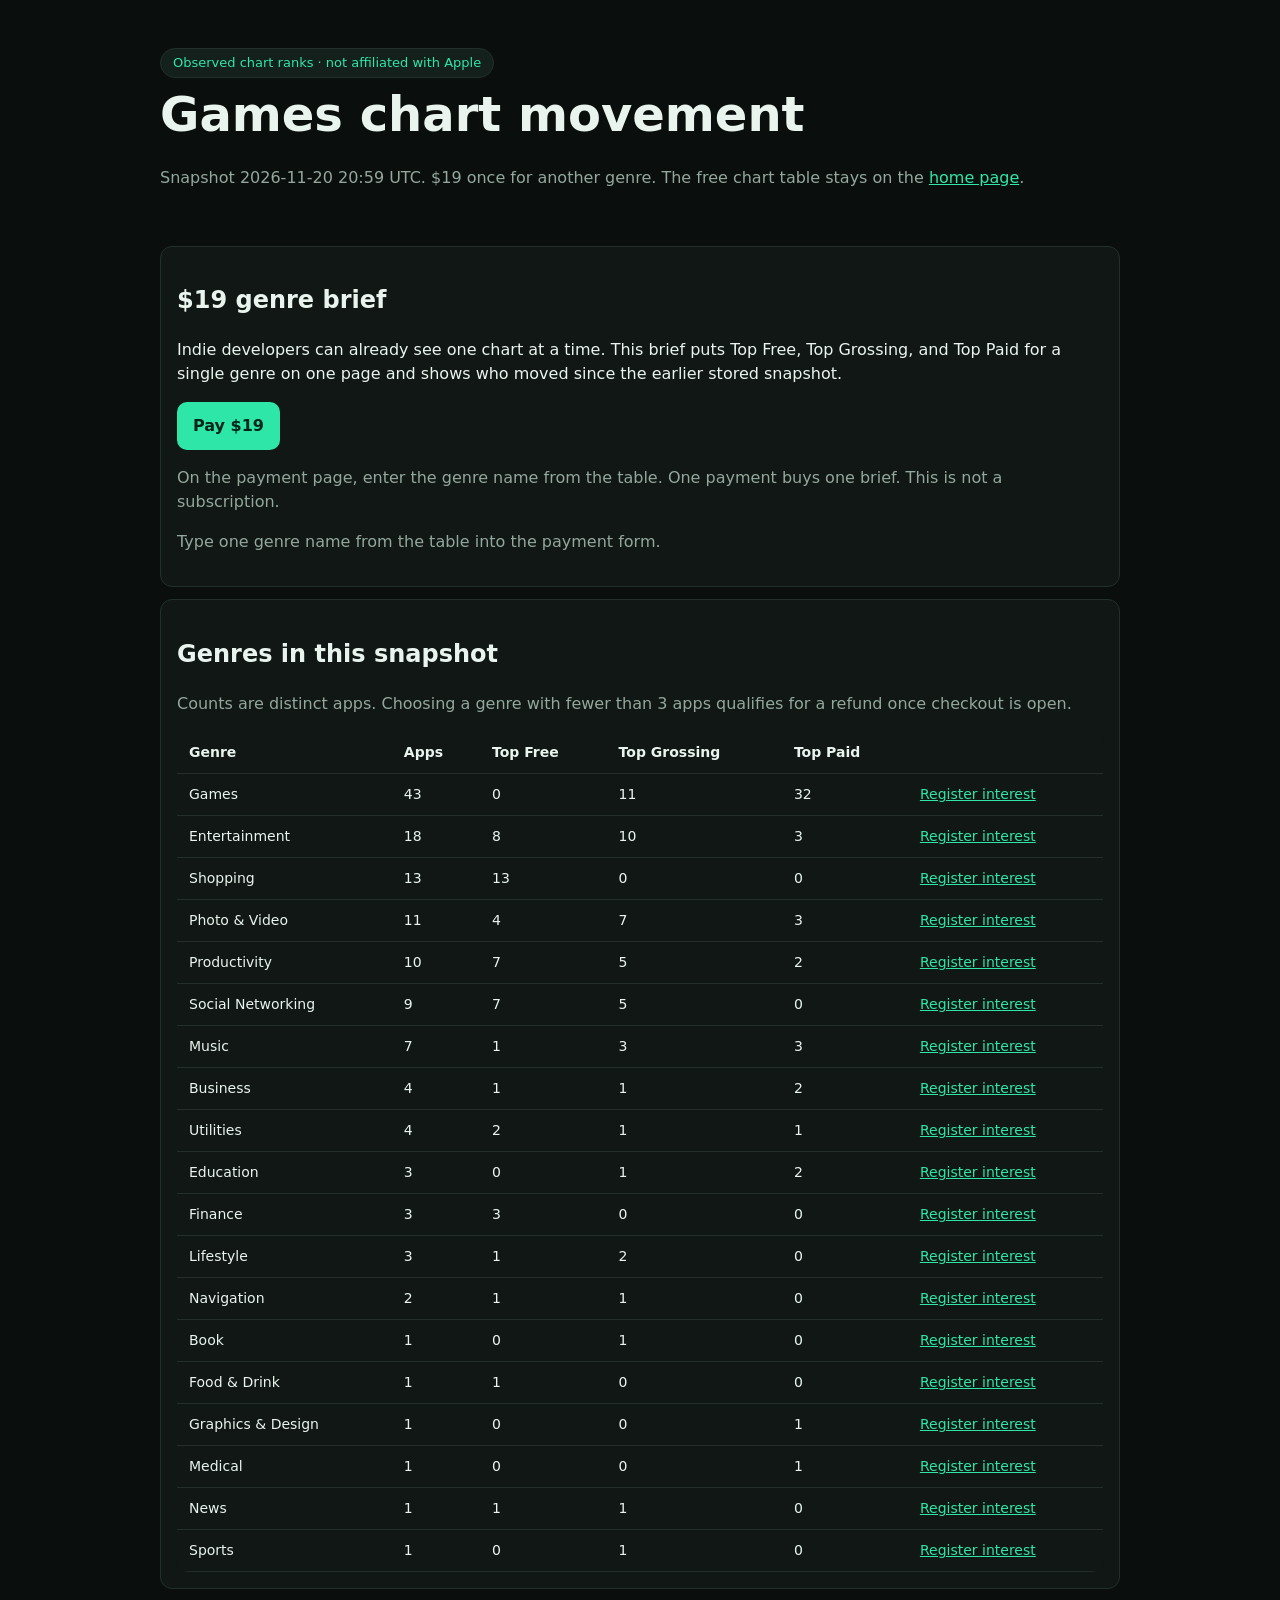
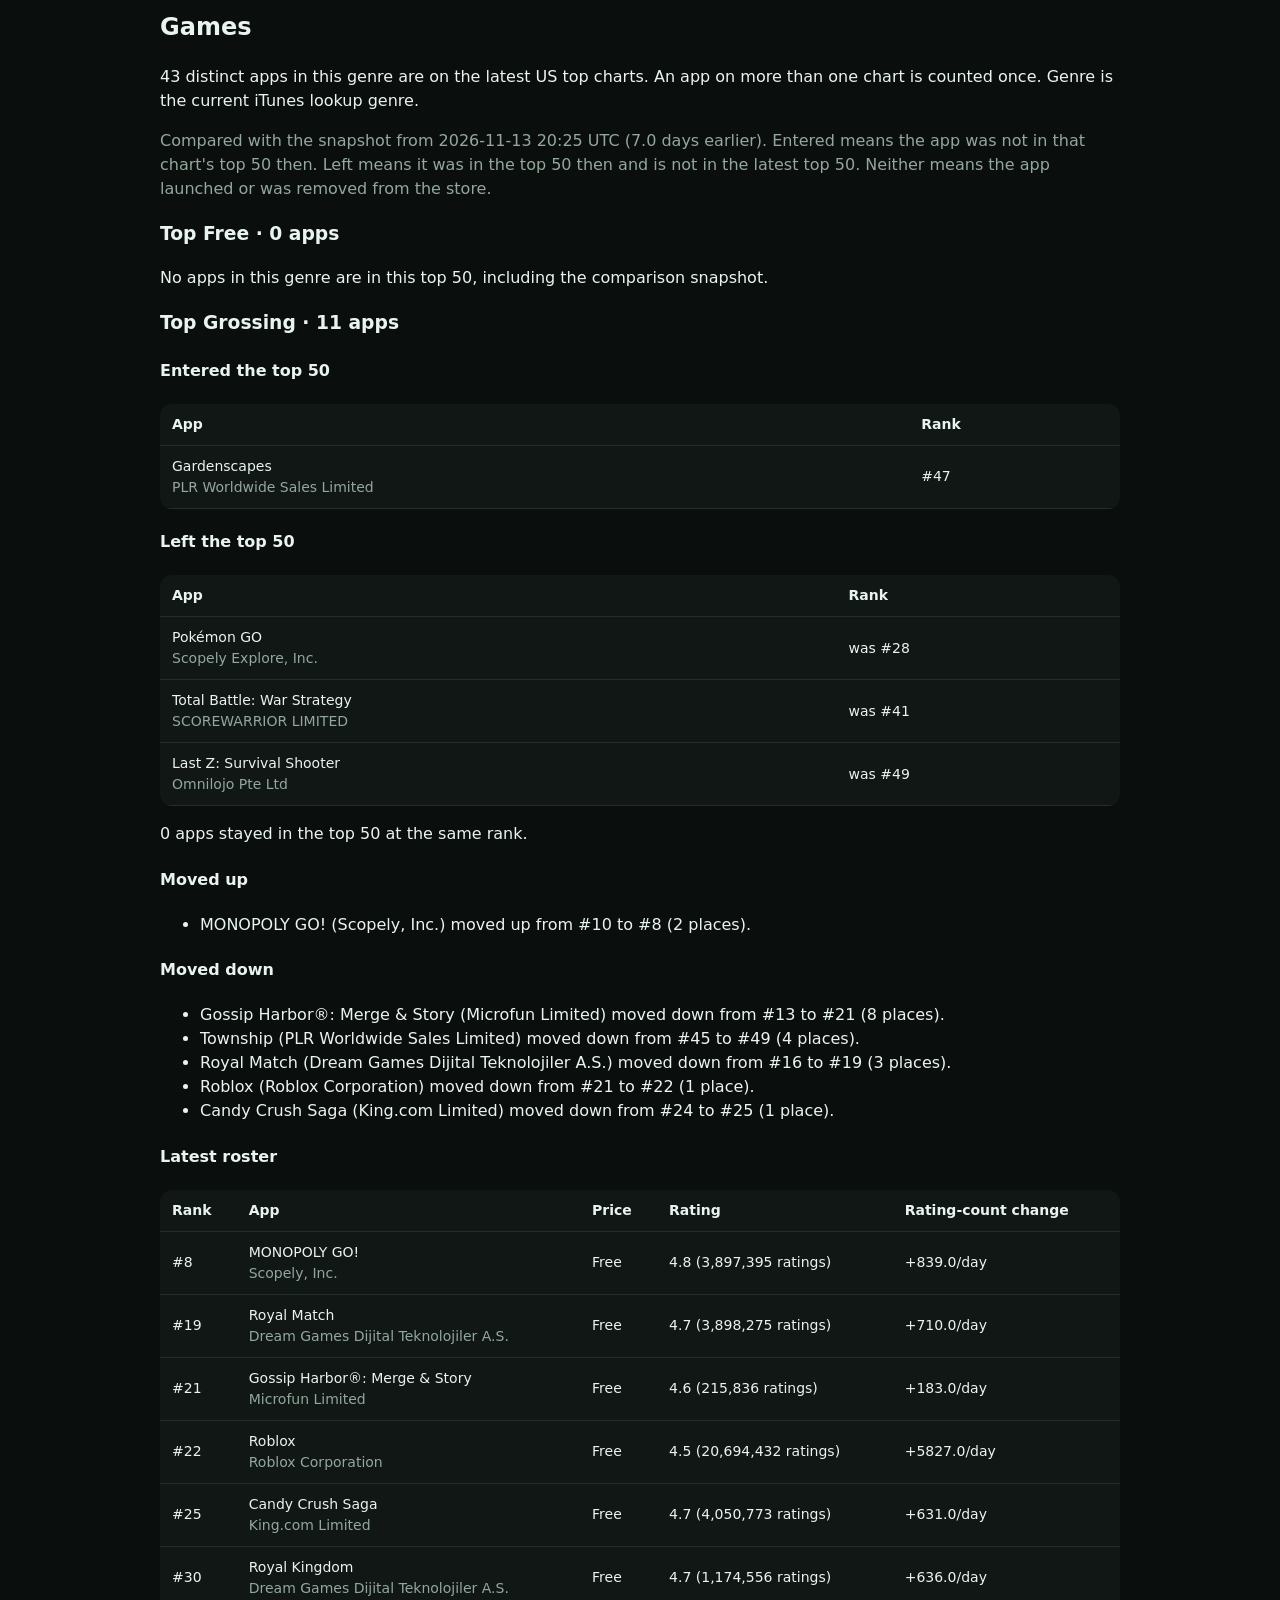
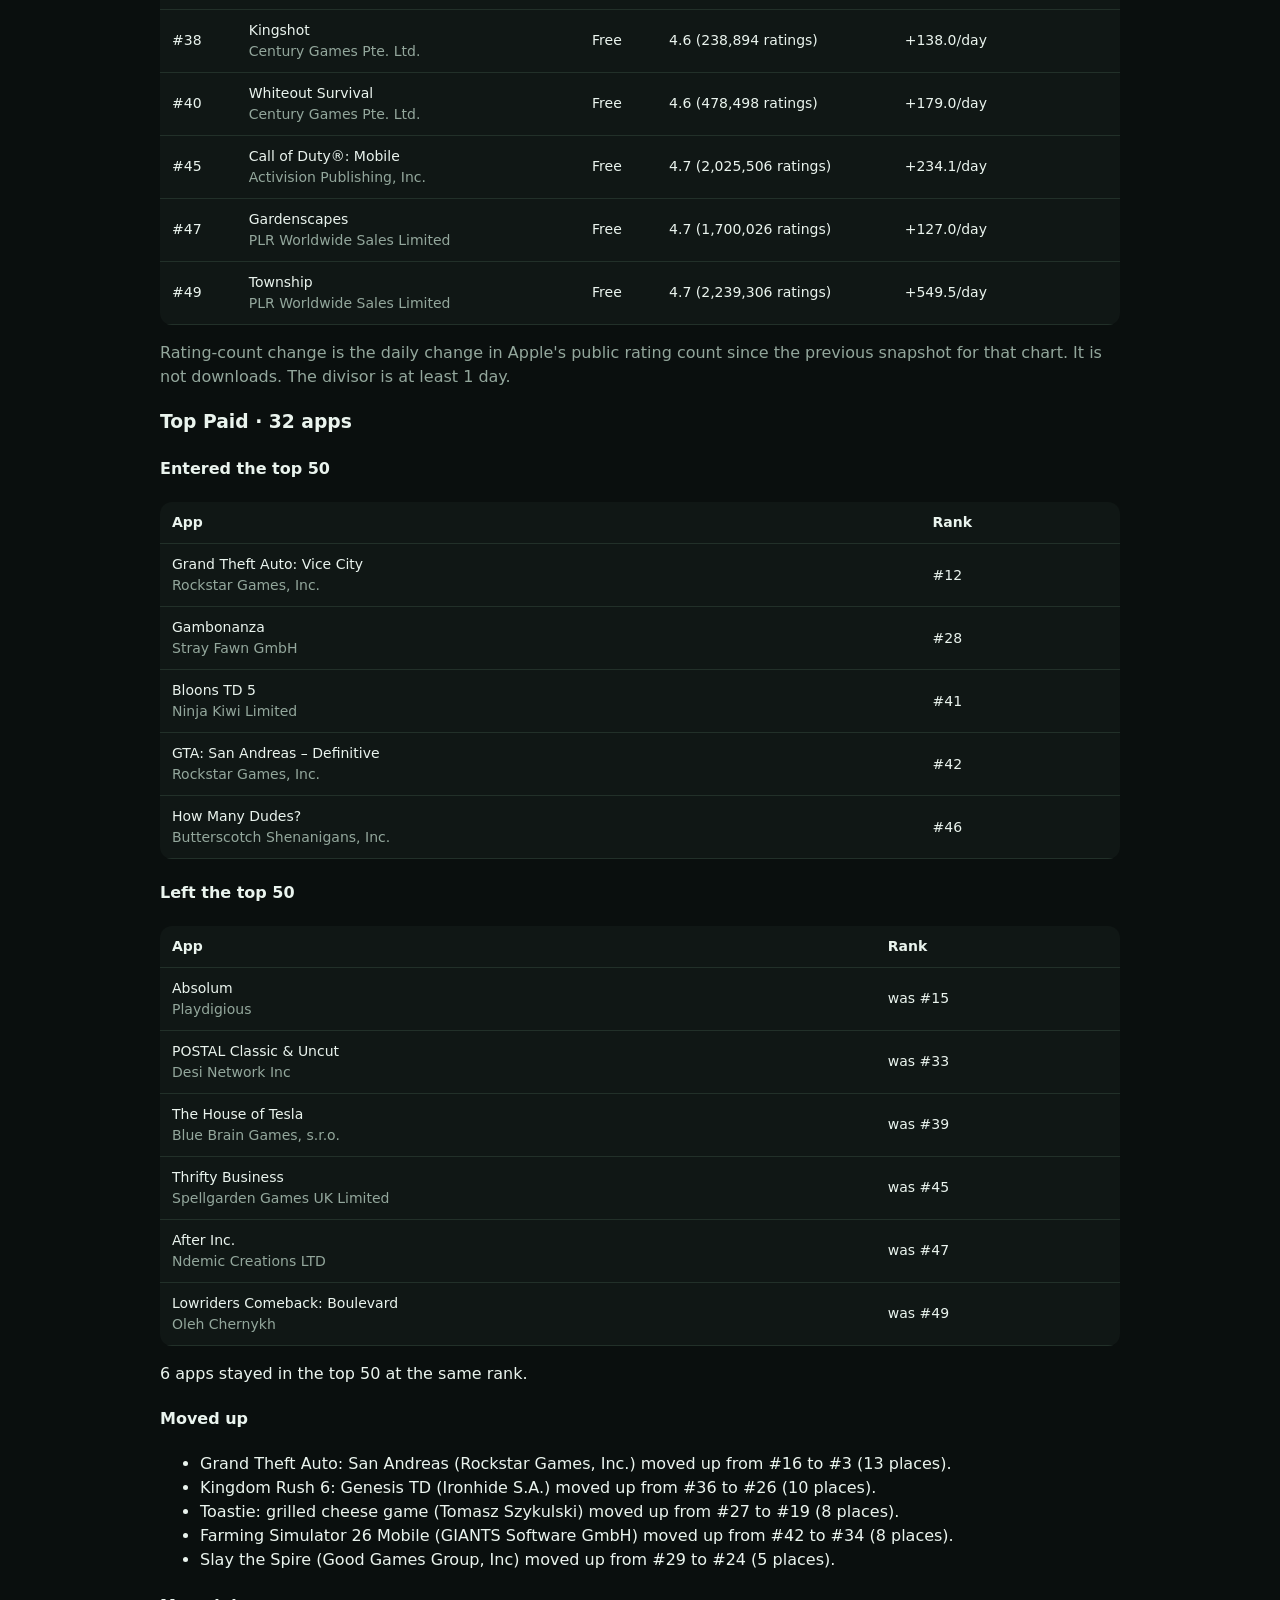
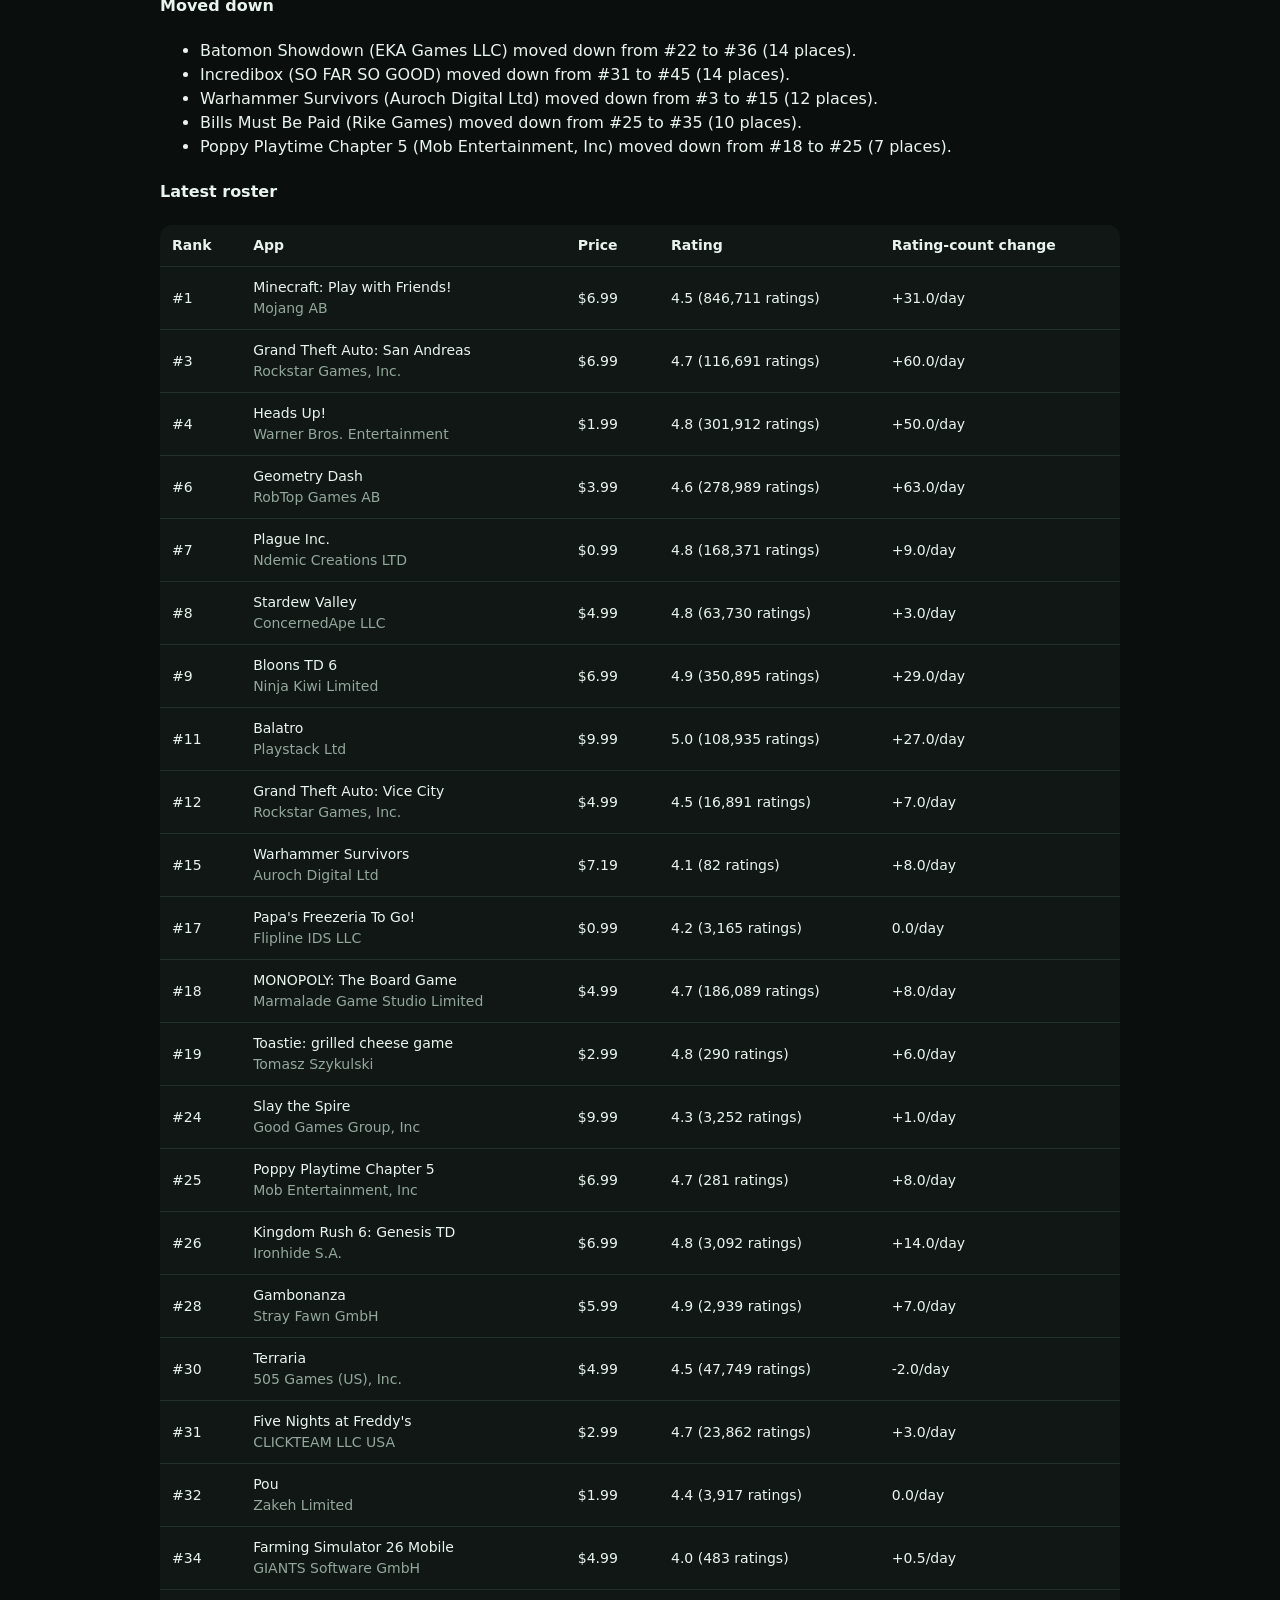
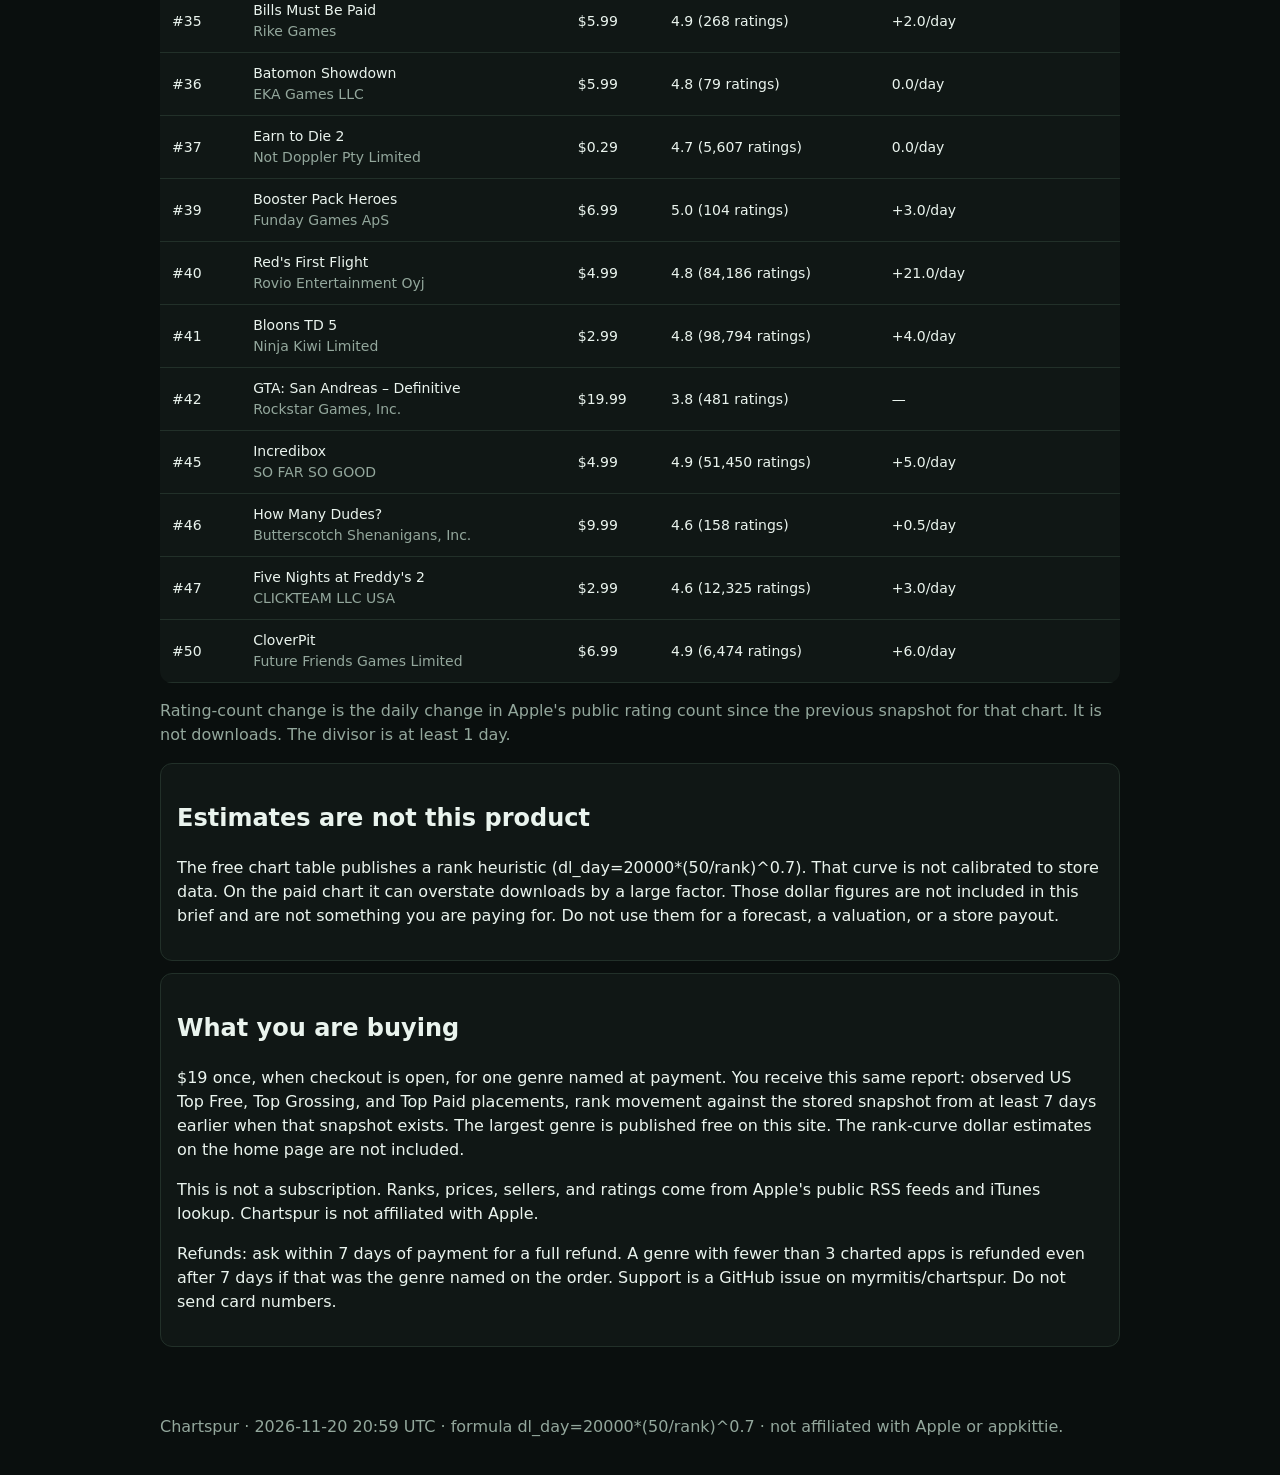
==== brief.html @ 41fdf5e2 "chore: refresh Apple chart estimates and genre brief" ====
<!doctype html>
<html lang="en">
<head>
<meta charset="utf-8">
<meta name="viewport" content="width=device-width, initial-scale=1">
<title>Chartspur Games chart brief — $19</title>
<meta name="description" content="Which US App Store apps in one genre entered, left, or moved on the Top Free, Top Grossing, and Top Paid charts.">
<link rel="canonical" href="https://chartspur.com/brief.html">
<link rel="stylesheet" href="styles.css">
</head>
<body>
<header class="hero">
  <span class="badge">Observed chart ranks · not affiliated with Apple</span>
  <h1>Games chart movement</h1>
  <p class="mut">Snapshot 2026-11-20 20:59 UTC. $19 once for another genre. The free chart table stays on the <a href="./">home page</a>.</p>
</header>
<main>
<section class="card" id="offer">
  <h2>$19 genre brief</h2>
  <p>Indie developers can already see one chart at a time. This brief puts Top Free, Top Grossing, and Top Paid for a single genre on one page and shows who moved since the earlier stored snapshot.</p>
  <a class="btn" href="https://buy.stripe.com/dRm8wOeSCcpA17d9qFeME03" rel="noopener noreferrer">Pay $19</a><p class="mut">On the payment page, enter the genre name from the table. One payment buys one brief. This is not a subscription.</p>
  <p class="mut">Type one genre name from the table into the payment form.</p>
</section>
<section class="card" id="catalog"><h2>Genres in this snapshot</h2><p class="mut">Counts are distinct apps. Choosing a genre with fewer than 3 apps qualifies for a refund once checkout is open.</p><div class="tablewrap"><table><thead><tr><th>Genre</th><th>Apps</th><th>Top Free</th><th>Top Grossing</th><th>Top Paid</th><th></th></tr></thead><tbody><tr><td>Games</td><td>43</td><td>0</td><td>11</td><td>32</td><td><a href="https://github.com/myrmitis/chartspur/issues/new?template=genre-brief.yml&amp;title=Genre%20brief%20request%3A%20Games">Register interest</a></td></tr><tr><td>Entertainment</td><td>18</td><td>8</td><td>10</td><td>3</td><td><a href="https://github.com/myrmitis/chartspur/issues/new?template=genre-brief.yml&amp;title=Genre%20brief%20request%3A%20Entertainment">Register interest</a></td></tr><tr><td>Shopping</td><td>13</td><td>13</td><td>0</td><td>0</td><td><a href="https://github.com/myrmitis/chartspur/issues/new?template=genre-brief.yml&amp;title=Genre%20brief%20request%3A%20Shopping">Register interest</a></td></tr><tr><td>Photo &amp; Video</td><td>11</td><td>4</td><td>7</td><td>3</td><td><a href="https://github.com/myrmitis/chartspur/issues/new?template=genre-brief.yml&amp;title=Genre%20brief%20request%3A%20Photo%20%26%20Video">Register interest</a></td></tr><tr><td>Productivity</td><td>10</td><td>7</td><td>5</td><td>2</td><td><a href="https://github.com/myrmitis/chartspur/issues/new?template=genre-brief.yml&amp;title=Genre%20brief%20request%3A%20Productivity">Register interest</a></td></tr><tr><td>Social Networking</td><td>9</td><td>7</td><td>5</td><td>0</td><td><a href="https://github.com/myrmitis/chartspur/issues/new?template=genre-brief.yml&amp;title=Genre%20brief%20request%3A%20Social%20Networking">Register interest</a></td></tr><tr><td>Music</td><td>7</td><td>1</td><td>3</td><td>3</td><td><a href="https://github.com/myrmitis/chartspur/issues/new?template=genre-brief.yml&amp;title=Genre%20brief%20request%3A%20Music">Register interest</a></td></tr><tr><td>Business</td><td>4</td><td>1</td><td>1</td><td>2</td><td><a href="https://github.com/myrmitis/chartspur/issues/new?template=genre-brief.yml&amp;title=Genre%20brief%20request%3A%20Business">Register interest</a></td></tr><tr><td>Utilities</td><td>4</td><td>2</td><td>1</td><td>1</td><td><a href="https://github.com/myrmitis/chartspur/issues/new?template=genre-brief.yml&amp;title=Genre%20brief%20request%3A%20Utilities">Register interest</a></td></tr><tr><td>Education</td><td>3</td><td>0</td><td>1</td><td>2</td><td><a href="https://github.com/myrmitis/chartspur/issues/new?template=genre-brief.yml&amp;title=Genre%20brief%20request%3A%20Education">Register interest</a></td></tr><tr><td>Finance</td><td>3</td><td>3</td><td>0</td><td>0</td><td><a href="https://github.com/myrmitis/chartspur/issues/new?template=genre-brief.yml&amp;title=Genre%20brief%20request%3A%20Finance">Register interest</a></td></tr><tr><td>Lifestyle</td><td>3</td><td>1</td><td>2</td><td>0</td><td><a href="https://github.com/myrmitis/chartspur/issues/new?template=genre-brief.yml&amp;title=Genre%20brief%20request%3A%20Lifestyle">Register interest</a></td></tr><tr><td>Navigation</td><td>2</td><td>1</td><td>1</td><td>0</td><td><a href="https://github.com/myrmitis/chartspur/issues/new?template=genre-brief.yml&amp;title=Genre%20brief%20request%3A%20Navigation">Register interest</a></td></tr><tr><td>Book</td><td>1</td><td>0</td><td>1</td><td>0</td><td><a href="https://github.com/myrmitis/chartspur/issues/new?template=genre-brief.yml&amp;title=Genre%20brief%20request%3A%20Book">Register interest</a></td></tr><tr><td>Food &amp; Drink</td><td>1</td><td>1</td><td>0</td><td>0</td><td><a href="https://github.com/myrmitis/chartspur/issues/new?template=genre-brief.yml&amp;title=Genre%20brief%20request%3A%20Food%20%26%20Drink">Register interest</a></td></tr><tr><td>Graphics &amp; Design</td><td>1</td><td>0</td><td>0</td><td>1</td><td><a href="https://github.com/myrmitis/chartspur/issues/new?template=genre-brief.yml&amp;title=Genre%20brief%20request%3A%20Graphics%20%26%20Design">Register interest</a></td></tr><tr><td>Medical</td><td>1</td><td>0</td><td>0</td><td>1</td><td><a href="https://github.com/myrmitis/chartspur/issues/new?template=genre-brief.yml&amp;title=Genre%20brief%20request%3A%20Medical">Register interest</a></td></tr><tr><td>News</td><td>1</td><td>1</td><td>1</td><td>0</td><td><a href="https://github.com/myrmitis/chartspur/issues/new?template=genre-brief.yml&amp;title=Genre%20brief%20request%3A%20News">Register interest</a></td></tr><tr><td>Sports</td><td>1</td><td>0</td><td>1</td><td>0</td><td><a href="https://github.com/myrmitis/chartspur/issues/new?template=genre-brief.yml&amp;title=Genre%20brief%20request%3A%20Sports">Register interest</a></td></tr></tbody></table></div></section>
<section id="observed"><h2>Games</h2><p>43 distinct apps in this genre are on the latest US top charts. An app on more than one chart is counted once. Genre is the current iTunes lookup genre.</p><p class="mut">Compared with the snapshot from 2026-11-13 20:25 UTC (7.0 days earlier). Entered means the app was not in that chart's top 50 then. Left means it was in the top 50 then and is not in the latest top 50. Neither means the app launched or was removed from the store.</p><h3>Top Free · 0 apps</h3><p>No apps in this genre are in this top 50, including the comparison snapshot.</p><h3>Top Grossing · 11 apps</h3><h4>Entered the top 50</h4><div class="tablewrap"><table><thead><tr><th>App</th><th>Rank</th></tr></thead><tbody><tr><td>Gardenscapes<br><span class="mut">PLR Worldwide Sales Limited</span></td><td>#47</td></tr></tbody></table></div><h4>Left the top 50</h4><div class="tablewrap"><table><thead><tr><th>App</th><th>Rank</th></tr></thead><tbody><tr><td>Pokémon GO<br><span class="mut">Scopely Explore, Inc.</span></td><td>was #28</td></tr><tr><td>Total Battle: War Strategy<br><span class="mut">SCOREWARRIOR LIMITED</span></td><td>was #41</td></tr><tr><td>Last Z: Survival Shooter<br><span class="mut">Omnilojo Pte Ltd</span></td><td>was #49</td></tr></tbody></table></div><p>0 apps stayed in the top 50 at the same rank.</p><h4>Moved up</h4><ul><li>MONOPOLY GO! (Scopely, Inc.) moved up from #10 to #8 (2 places).</li></ul><h4>Moved down</h4><ul><li>Gossip Harbor®: Merge &amp; Story (Microfun Limited) moved down from #13 to #21 (8 places).</li><li>Township (PLR Worldwide Sales Limited) moved down from #45 to #49 (4 places).</li><li>Royal Match (Dream Games Dijital Teknolojiler A.S.) moved down from #16 to #19 (3 places).</li><li>Roblox (Roblox Corporation) moved down from #21 to #22 (1 place).</li><li>Candy Crush Saga (King.com Limited) moved down from #24 to #25 (1 place).</li></ul><h4>Latest roster</h4><div class="tablewrap"><table><thead><tr><th>Rank</th><th>App</th><th>Price</th><th>Rating</th><th>Rating-count change</th></tr></thead><tbody><tr><td>#8</td><td>MONOPOLY GO!<br><span class="mut">Scopely, Inc.</span></td><td>Free</td><td>4.8 (3,897,395 ratings)</td><td>+839.0/day</td></tr><tr><td>#19</td><td>Royal Match<br><span class="mut">Dream Games Dijital Teknolojiler A.S.</span></td><td>Free</td><td>4.7 (3,898,275 ratings)</td><td>+710.0/day</td></tr><tr><td>#21</td><td>Gossip Harbor®: Merge &amp; Story<br><span class="mut">Microfun Limited</span></td><td>Free</td><td>4.6 (215,836 ratings)</td><td>+183.0/day</td></tr><tr><td>#22</td><td>Roblox<br><span class="mut">Roblox Corporation</span></td><td>Free</td><td>4.5 (20,694,432 ratings)</td><td>+5827.0/day</td></tr><tr><td>#25</td><td>Candy Crush Saga<br><span class="mut">King.com Limited</span></td><td>Free</td><td>4.7 (4,050,773 ratings)</td><td>+631.0/day</td></tr><tr><td>#30</td><td>Royal Kingdom<br><span class="mut">Dream Games Dijital Teknolojiler A.S.</span></td><td>Free</td><td>4.7 (1,174,556 ratings)</td><td>+636.0/day</td></tr><tr><td>#38</td><td>Kingshot<br><span class="mut">Century Games Pte. Ltd.</span></td><td>Free</td><td>4.6 (238,894 ratings)</td><td>+138.0/day</td></tr><tr><td>#40</td><td>Whiteout Survival<br><span class="mut">Century Games Pte. Ltd.</span></td><td>Free</td><td>4.6 (478,498 ratings)</td><td>+179.0/day</td></tr><tr><td>#45</td><td>Call of Duty®: Mobile<br><span class="mut">Activision Publishing, Inc.</span></td><td>Free</td><td>4.7 (2,025,506 ratings)</td><td>+234.1/day</td></tr><tr><td>#47</td><td>Gardenscapes<br><span class="mut">PLR Worldwide Sales Limited</span></td><td>Free</td><td>4.7 (1,700,026 ratings)</td><td>+127.0/day</td></tr><tr><td>#49</td><td>Township<br><span class="mut">PLR Worldwide Sales Limited</span></td><td>Free</td><td>4.7 (2,239,306 ratings)</td><td>+549.5/day</td></tr></tbody></table></div><p class="mut">Rating-count change is the daily change in Apple's public rating count since the previous snapshot for that chart. It is not downloads. The divisor is at least 1 day.</p><h3>Top Paid · 32 apps</h3><h4>Entered the top 50</h4><div class="tablewrap"><table><thead><tr><th>App</th><th>Rank</th></tr></thead><tbody><tr><td>Grand Theft Auto: Vice City<br><span class="mut">Rockstar Games, Inc.</span></td><td>#12</td></tr><tr><td>Gambonanza<br><span class="mut">Stray Fawn GmbH</span></td><td>#28</td></tr><tr><td>Bloons TD 5<br><span class="mut">Ninja Kiwi Limited</span></td><td>#41</td></tr><tr><td>GTA: San Andreas – Definitive<br><span class="mut">Rockstar Games, Inc.</span></td><td>#42</td></tr><tr><td>How Many Dudes?<br><span class="mut">Butterscotch Shenanigans, Inc.</span></td><td>#46</td></tr></tbody></table></div><h4>Left the top 50</h4><div class="tablewrap"><table><thead><tr><th>App</th><th>Rank</th></tr></thead><tbody><tr><td>Absolum<br><span class="mut">Playdigious</span></td><td>was #15</td></tr><tr><td>POSTAL Classic &amp; Uncut<br><span class="mut">Desi Network Inc</span></td><td>was #33</td></tr><tr><td>The House of Tesla<br><span class="mut">Blue Brain Games, s.r.o.</span></td><td>was #39</td></tr><tr><td>Thrifty Business<br><span class="mut">Spellgarden Games UK Limited</span></td><td>was #45</td></tr><tr><td>After Inc.<br><span class="mut">Ndemic Creations LTD</span></td><td>was #47</td></tr><tr><td>Lowriders Comeback: Boulevard<br><span class="mut">Oleh Chernykh</span></td><td>was #49</td></tr></tbody></table></div><p>6 apps stayed in the top 50 at the same rank.</p><h4>Moved up</h4><ul><li>Grand Theft Auto: San Andreas (Rockstar Games, Inc.) moved up from #16 to #3 (13 places).</li><li>Kingdom Rush 6: Genesis TD (Ironhide S.A.) moved up from #36 to #26 (10 places).</li><li>Toastie: grilled cheese game (Tomasz Szykulski) moved up from #27 to #19 (8 places).</li><li>Farming Simulator 26 Mobile (GIANTS Software GmbH) moved up from #42 to #34 (8 places).</li><li>Slay the Spire (Good Games Group, Inc) moved up from #29 to #24 (5 places).</li></ul><h4>Moved down</h4><ul><li>Batomon Showdown (EKA Games LLC) moved down from #22 to #36 (14 places).</li><li>Incredibox (SO FAR SO GOOD) moved down from #31 to #45 (14 places).</li><li>Warhammer Survivors (Auroch Digital Ltd) moved down from #3 to #15 (12 places).</li><li>Bills Must Be Paid (Rike Games) moved down from #25 to #35 (10 places).</li><li>Poppy Playtime Chapter 5 (Mob Entertainment, Inc) moved down from #18 to #25 (7 places).</li></ul><h4>Latest roster</h4><div class="tablewrap"><table><thead><tr><th>Rank</th><th>App</th><th>Price</th><th>Rating</th><th>Rating-count change</th></tr></thead><tbody><tr><td>#1</td><td>Minecraft: Play with Friends!<br><span class="mut">Mojang AB</span></td><td>$6.99</td><td>4.5 (846,711 ratings)</td><td>+31.0/day</td></tr><tr><td>#3</td><td>Grand Theft Auto: San Andreas<br><span class="mut">Rockstar Games, Inc.</span></td><td>$6.99</td><td>4.7 (116,691 ratings)</td><td>+60.0/day</td></tr><tr><td>#4</td><td>Heads Up!<br><span class="mut">Warner Bros. Entertainment</span></td><td>$1.99</td><td>4.8 (301,912 ratings)</td><td>+50.0/day</td></tr><tr><td>#6</td><td>Geometry Dash<br><span class="mut">RobTop Games AB</span></td><td>$3.99</td><td>4.6 (278,989 ratings)</td><td>+63.0/day</td></tr><tr><td>#7</td><td>Plague Inc.<br><span class="mut">Ndemic Creations LTD</span></td><td>$0.99</td><td>4.8 (168,371 ratings)</td><td>+9.0/day</td></tr><tr><td>#8</td><td>Stardew Valley<br><span class="mut">ConcernedApe LLC</span></td><td>$4.99</td><td>4.8 (63,730 ratings)</td><td>+3.0/day</td></tr><tr><td>#9</td><td>Bloons TD 6<br><span class="mut">Ninja Kiwi Limited</span></td><td>$6.99</td><td>4.9 (350,895 ratings)</td><td>+29.0/day</td></tr><tr><td>#11</td><td>Balatro<br><span class="mut">Playstack Ltd</span></td><td>$9.99</td><td>5.0 (108,935 ratings)</td><td>+27.0/day</td></tr><tr><td>#12</td><td>Grand Theft Auto: Vice City<br><span class="mut">Rockstar Games, Inc.</span></td><td>$4.99</td><td>4.5 (16,891 ratings)</td><td>+7.0/day</td></tr><tr><td>#15</td><td>Warhammer Survivors<br><span class="mut">Auroch Digital Ltd</span></td><td>$7.19</td><td>4.1 (82 ratings)</td><td>+8.0/day</td></tr><tr><td>#17</td><td>Papa's Freezeria To Go!<br><span class="mut">Flipline IDS LLC</span></td><td>$0.99</td><td>4.2 (3,165 ratings)</td><td>0.0/day</td></tr><tr><td>#18</td><td>MONOPOLY: The Board Game<br><span class="mut">Marmalade Game Studio Limited</span></td><td>$4.99</td><td>4.7 (186,089 ratings)</td><td>+8.0/day</td></tr><tr><td>#19</td><td>Toastie: grilled cheese game<br><span class="mut">Tomasz Szykulski</span></td><td>$2.99</td><td>4.8 (290 ratings)</td><td>+6.0/day</td></tr><tr><td>#24</td><td>Slay the Spire<br><span class="mut">Good Games Group, Inc</span></td><td>$9.99</td><td>4.3 (3,252 ratings)</td><td>+1.0/day</td></tr><tr><td>#25</td><td>Poppy Playtime Chapter 5<br><span class="mut">Mob Entertainment, Inc</span></td><td>$6.99</td><td>4.7 (281 ratings)</td><td>+8.0/day</td></tr><tr><td>#26</td><td>Kingdom Rush 6: Genesis TD<br><span class="mut">Ironhide S.A.</span></td><td>$6.99</td><td>4.8 (3,092 ratings)</td><td>+14.0/day</td></tr><tr><td>#28</td><td>Gambonanza<br><span class="mut">Stray Fawn GmbH</span></td><td>$5.99</td><td>4.9 (2,939 ratings)</td><td>+7.0/day</td></tr><tr><td>#30</td><td>Terraria<br><span class="mut">505 Games (US), Inc.</span></td><td>$4.99</td><td>4.5 (47,749 ratings)</td><td>-2.0/day</td></tr><tr><td>#31</td><td>Five Nights at Freddy's<br><span class="mut">CLICKTEAM LLC USA</span></td><td>$2.99</td><td>4.7 (23,862 ratings)</td><td>+3.0/day</td></tr><tr><td>#32</td><td>Pou<br><span class="mut">Zakeh Limited</span></td><td>$1.99</td><td>4.4 (3,917 ratings)</td><td>0.0/day</td></tr><tr><td>#34</td><td>Farming Simulator 26 Mobile<br><span class="mut">GIANTS Software GmbH</span></td><td>$4.99</td><td>4.0 (483 ratings)</td><td>+0.5/day</td></tr><tr><td>#35</td><td>Bills Must Be Paid<br><span class="mut">Rike Games</span></td><td>$5.99</td><td>4.9 (268 ratings)</td><td>+2.0/day</td></tr><tr><td>#36</td><td>Batomon Showdown<br><span class="mut">EKA Games LLC</span></td><td>$5.99</td><td>4.8 (79 ratings)</td><td>0.0/day</td></tr><tr><td>#37</td><td>Earn to Die 2<br><span class="mut">Not Doppler Pty Limited</span></td><td>$0.29</td><td>4.7 (5,607 ratings)</td><td>0.0/day</td></tr><tr><td>#39</td><td>Booster Pack Heroes<br><span class="mut">Funday Games ApS</span></td><td>$6.99</td><td>5.0 (104 ratings)</td><td>+3.0/day</td></tr><tr><td>#40</td><td>Red's First Flight<br><span class="mut">Rovio Entertainment Oyj</span></td><td>$4.99</td><td>4.8 (84,186 ratings)</td><td>+21.0/day</td></tr><tr><td>#41</td><td>Bloons TD 5<br><span class="mut">Ninja Kiwi Limited</span></td><td>$2.99</td><td>4.8 (98,794 ratings)</td><td>+4.0/day</td></tr><tr><td>#42</td><td>GTA: San Andreas – Definitive<br><span class="mut">Rockstar Games, Inc.</span></td><td>$19.99</td><td>3.8 (481 ratings)</td><td>—</td></tr><tr><td>#45</td><td>Incredibox<br><span class="mut">SO FAR SO GOOD</span></td><td>$4.99</td><td>4.9 (51,450 ratings)</td><td>+5.0/day</td></tr><tr><td>#46</td><td>How Many Dudes?<br><span class="mut">Butterscotch Shenanigans, Inc.</span></td><td>$9.99</td><td>4.6 (158 ratings)</td><td>+0.5/day</td></tr><tr><td>#47</td><td>Five Nights at Freddy's 2<br><span class="mut">CLICKTEAM LLC USA</span></td><td>$2.99</td><td>4.6 (12,325 ratings)</td><td>+3.0/day</td></tr><tr><td>#50</td><td>CloverPit<br><span class="mut">Future Friends Games Limited</span></td><td>$6.99</td><td>4.9 (6,474 ratings)</td><td>+6.0/day</td></tr></tbody></table></div><p class="mut">Rating-count change is the daily change in Apple's public rating count since the previous snapshot for that chart. It is not downloads. The divisor is at least 1 day.</p></section><section class="card" id="heuristic"><h2>Estimates are not this product</h2><p>The free chart table publishes a rank heuristic (dl_day=20000*(50/rank)^0.7). That curve is not calibrated to store data. On the paid chart it can overstate downloads by a large factor. Those dollar figures are not included in this brief and are not something you are paying for. Do not use them for a forecast, a valuation, or a store payout.</p></section>
<section class="card" id="policy"><h2>What you are buying</h2><p>$19 once, when checkout is open, for one genre named at payment. You receive this same report: observed US Top Free, Top Grossing, and Top Paid placements, rank movement against the stored snapshot from at least 7 days earlier when that snapshot exists. The largest genre is published free on this site. The rank-curve dollar estimates on the home page are not included.</p><p>This is not a subscription. Ranks, prices, sellers, and ratings come from Apple's public RSS feeds and iTunes lookup. Chartspur is not affiliated with Apple.</p><p>Refunds: ask within 7 days of payment for a full refund. A genre with fewer than 3 charted apps is refunded even after 7 days if that was the genre named on the order. Support is a GitHub issue on myrmitis/chartspur. Do not send card numbers.</p></section>
</main>
<footer><p class="mut">Chartspur · 2026-11-20 20:59 UTC · formula dl_day=20000*(50/rank)^0.7 · not affiliated with Apple or appkittie.</p></footer>
<script>
document.getElementById("genre") && document.getElementById("genre").addEventListener("change", function () {
  var link = document.getElementById("request");
  if (!link) return;
  link.href = this.value;
  link.textContent = "Register interest in " + this.options[this.selectedIndex].text;
});
</script>
</body>
</html>
---- styles.css ----
:root { --bg: #0a0f0e; --card: #101715; --line: #223029; --ink: #eaf4ee; --mut: #93a79c; --acc: #2ee6a8; }
* { box-sizing: border-box; }
body { margin: 0; background: var(--bg); color: var(--ink); font: 1rem/1.5 system-ui, sans-serif; }
header, main, footer { max-width: 1000px; margin: 0 auto; padding: 20px; }
.hero { padding: 48px 20px 8px; }
.hero h1 { font-size: clamp(28px, 5vw, 48px); margin: 0 0 8px; }
.hero h1 em { color: var(--acc); font-style: normal; }
.mut { color: var(--mut); }
.badge { display: inline-block; background: #14201b; border: 1px solid var(--line); color: var(--acc); border-radius: 999px; padding: 4px 12px; font-size: 13px; }
.toolbar { display: flex; gap: 8px; margin: 20px 0; flex-wrap: wrap; }
input, button, select { border-radius: 10px; border: 1px solid var(--line); padding: 12px; font: inherit; font-size: max(1rem, 1em); min-inline-size: 0; max-inline-size: 100%; }
input { flex: 2 1 220px; background: var(--card); color: var(--ink); }
select { background: var(--card); color: var(--ink); }
button { background: var(--acc); color: #04241a; font-weight: 700; cursor: pointer; border: none; }
#tablewrap, .tablewrap { overflow-x: auto; }
a { color: var(--acc); }
a.btn { display: inline-block; background: var(--acc); color: #04241a; font-weight: 700; text-decoration: none; border-radius: 10px; padding: 12px 16px; }
a.btn:focus-visible, button:focus-visible, select:focus-visible, input:focus-visible, #tablewrap:focus-visible { outline: 2px solid #fff; outline-offset: 2px; }
table { width: 100%; border-collapse: collapse; background: var(--card); border-radius: 12px; overflow: hidden; }
th, td { text-align: left; padding: 10px 12px; border-bottom: 1px solid var(--line); font-size: 14px; white-space: nowrap; }
td:first-child { white-space: normal; }
tr[data-id] { cursor: pointer; }
.app-link { background: transparent; color: inherit; border: 0; padding: 0; font: inherit; font-weight: 700; text-align: start; min-block-size: 1.5rem; border-radius: 2px; }
tr[data-id]:hover td, tr[data-id].sel td { background: #16211c; }
.grid { display: grid; grid-template-columns: 1fr 1fr; gap: 12px; }
.card { background: var(--card); border: 1px solid var(--line); border-radius: 12px; padding: 16px; margin: 12px 0; }
.tabs button { background: var(--card); color: var(--ink); border: 1px solid var(--line); margin: 0 6px 6px 0; }
.tabs button.on { background: var(--acc); color: #04241a; }
.warn { background: #221a08; border: 1px solid #6b5416; color: #f2cf6b; border-radius: 10px; padding: 10px 12px; font-size: 13px; }
.empty { border: 1px dashed var(--line); border-radius: 10px; padding: 14px; color: var(--mut); font-size: 14px; }
.spin { display: inline-block; width: 14px; height: 14px; border: 2px solid var(--line); border-top-color: var(--acc); border-radius: 50%; vertical-align: -2px; margin-right: 6px; }
@keyframes sp { to { transform: rotate(360deg); } }
@media (prefers-reduced-motion: no-preference) { .spin { animation: sp .7s linear infinite; } }
@media (max-width: 700px) { .grid { grid-template-columns: 1fr; } }
img.shot { max-width: 120px; height: auto; border-radius: 8px; margin: 4px; }
/* Motion. The hero arrives once and a spur is drawn under "mobile apps":
   a flat line that kicks upward, the mark in the name. It is a mark, not a
   chart, so it carries no data. Rows rise into rank order when data lands or
   the list is searched, filtered or re-sorted; the detail card settles in.
   Nothing loops except the existing loading spinner. Reduced motion: all set. */
@keyframes cs-rise { from { opacity: 0; transform: translateY(10px); } to { opacity: 1; transform: none; } }
@keyframes cs-draw { from { clip-path: inset(0 100% 0 0); } to { clip-path: inset(0 -10% 0 0); } }
@keyframes cs-tip { 0% { opacity: 0; transform: scale(.2); } 60% { opacity: 1; transform: scale(1.6); } 100% { opacity: 1; transform: scale(1); } }
.hero h1 em { position: relative; display: inline-block; padding-bottom: .12em; }
.spur { position: absolute; left: 0; right: -.1em; bottom: -.18em; width: calc(100% + .1em); height: .42em; overflow: visible; }
.spur path { fill: none; stroke: var(--acc); stroke-width: 2.4; stroke-linecap: round; stroke-linejoin: round; vector-effect: non-scaling-stroke; }
.spur { clip-path: inset(0 -10% 0 0); animation: cs-draw 1.1s cubic-bezier(.6,0,.2,1) .7s backwards; }
.spur circle { fill: var(--acc); transform-box: fill-box; transform-origin: center; animation: cs-tip .5s cubic-bezier(.2,.7,.2,1) 1.75s backwards; }
.hero .badge { animation: cs-rise .6s cubic-bezier(.2,.7,.2,1) backwards; }
.hero h1 { animation: cs-rise .8s cubic-bezier(.2,.7,.2,1) .1s backwards; }
.hero > p.mut:not(#status), .hero .toolbar { animation: cs-rise .7s cubic-bezier(.2,.7,.2,1) .3s backwards; }
.hero .toolbar { animation-delay: .42s; }
#rows.deal tr:nth-child(-n+16) { animation: cs-rise .5s cubic-bezier(.2,.7,.2,1) backwards; animation-delay: calc(var(--k, 16) * 45ms); }
#rows.deal tr:nth-child(1) { --k: 0; } #rows.deal tr:nth-child(2) { --k: 1; } #rows.deal tr:nth-child(3) { --k: 2; } #rows.deal tr:nth-child(4) { --k: 3; }
#rows.deal tr:nth-child(5) { --k: 4; } #rows.deal tr:nth-child(6) { --k: 5; } #rows.deal tr:nth-child(7) { --k: 6; } #rows.deal tr:nth-child(8) { --k: 7; }
#rows.deal tr:nth-child(9) { --k: 8; } #rows.deal tr:nth-child(10) { --k: 9; } #rows.deal tr:nth-child(11) { --k: 10; } #rows.deal tr:nth-child(12) { --k: 11; }
#rows.deal tr:nth-child(13) { --k: 12; } #rows.deal tr:nth-child(14) { --k: 13; } #rows.deal tr:nth-child(15) { --k: 14; } #rows.deal tr:nth-child(16) { --k: 15; }
#detail > .card { animation: cs-rise .45s cubic-bezier(.2,.7,.2,1) backwards; }
tr[data-id] td { transition: background-color .18s ease; }
button, a.btn { transition: filter .18s ease, transform .18s ease; }
button:hover, a.btn:hover { filter: brightness(1.08); }
button:active, a.btn:active { transform: translateY(1px); }
@media (prefers-reduced-motion: reduce) {
  .hero .badge, .hero h1, .hero > p.mut, .hero .toolbar, #rows.deal tr, #detail > .card, .spur, .spur circle { animation: none !important; }
  tr[data-id] td, button, a.btn { transition: none; }
}
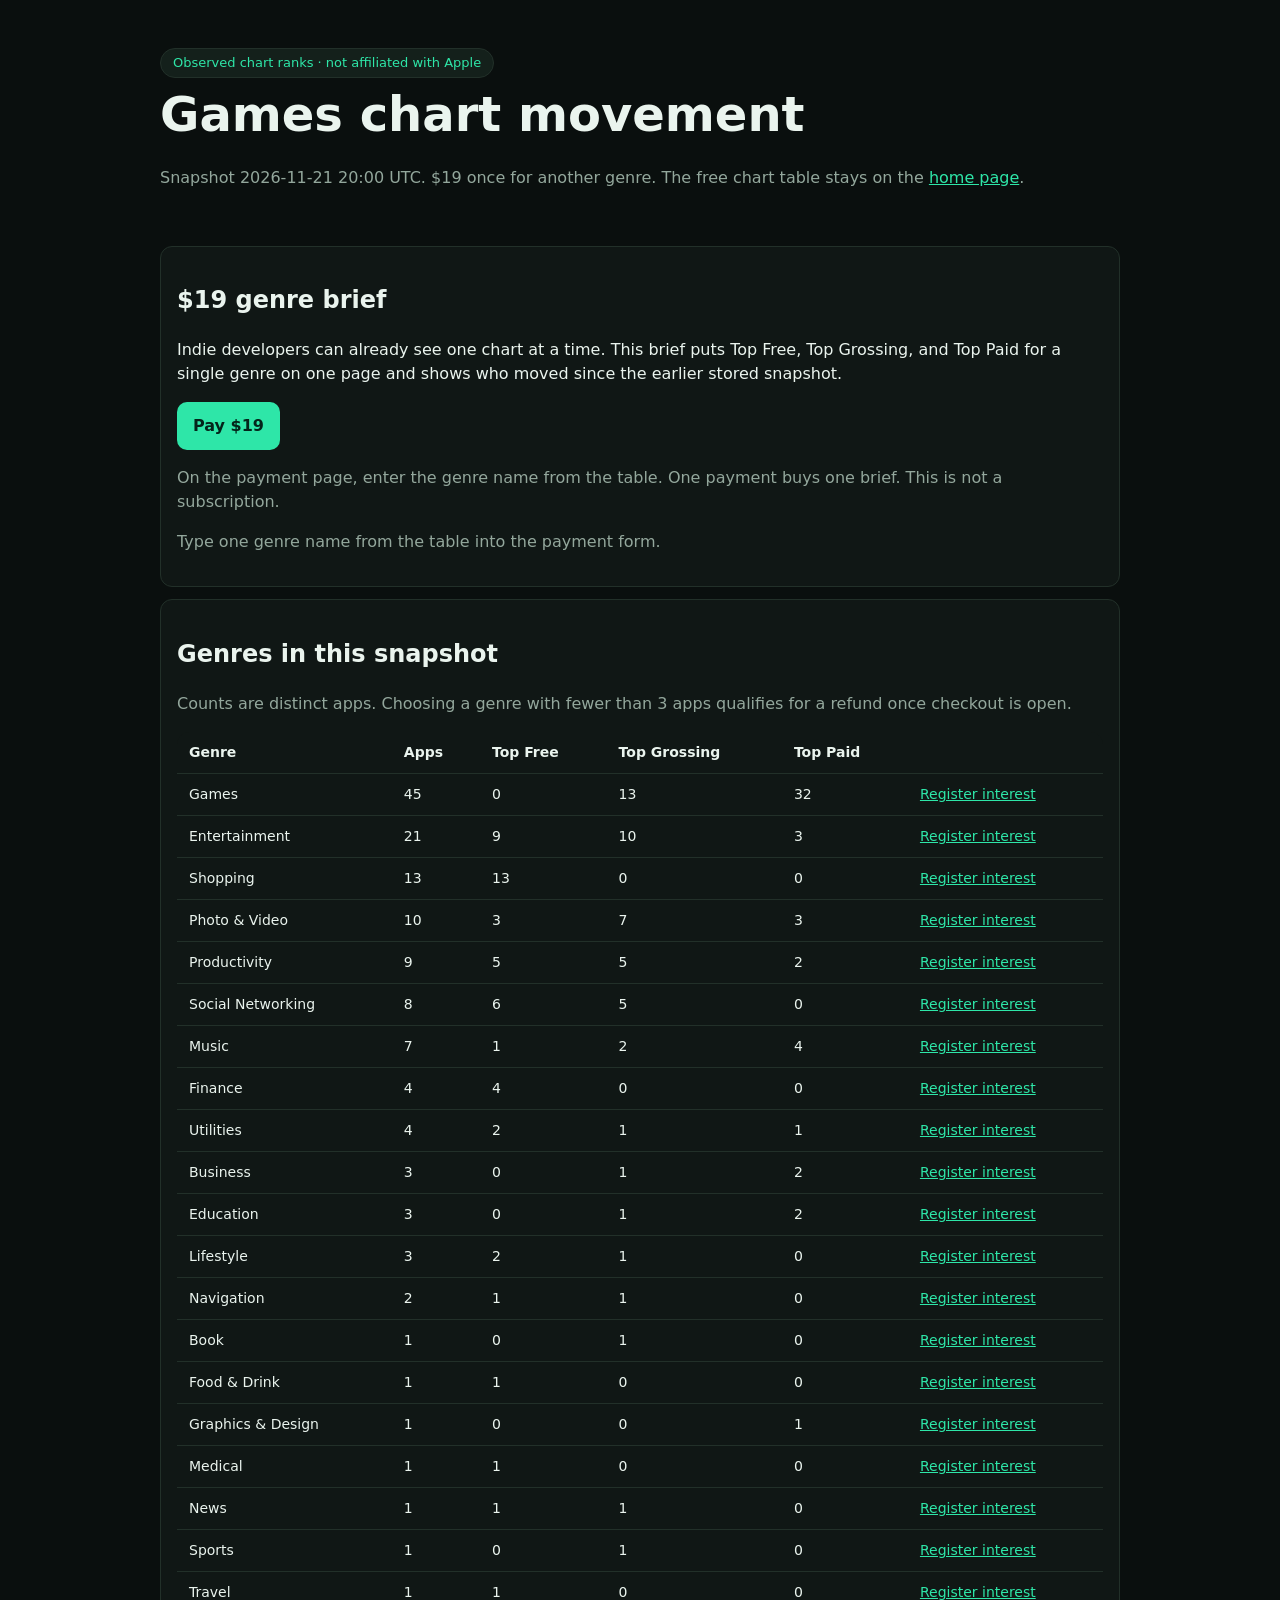
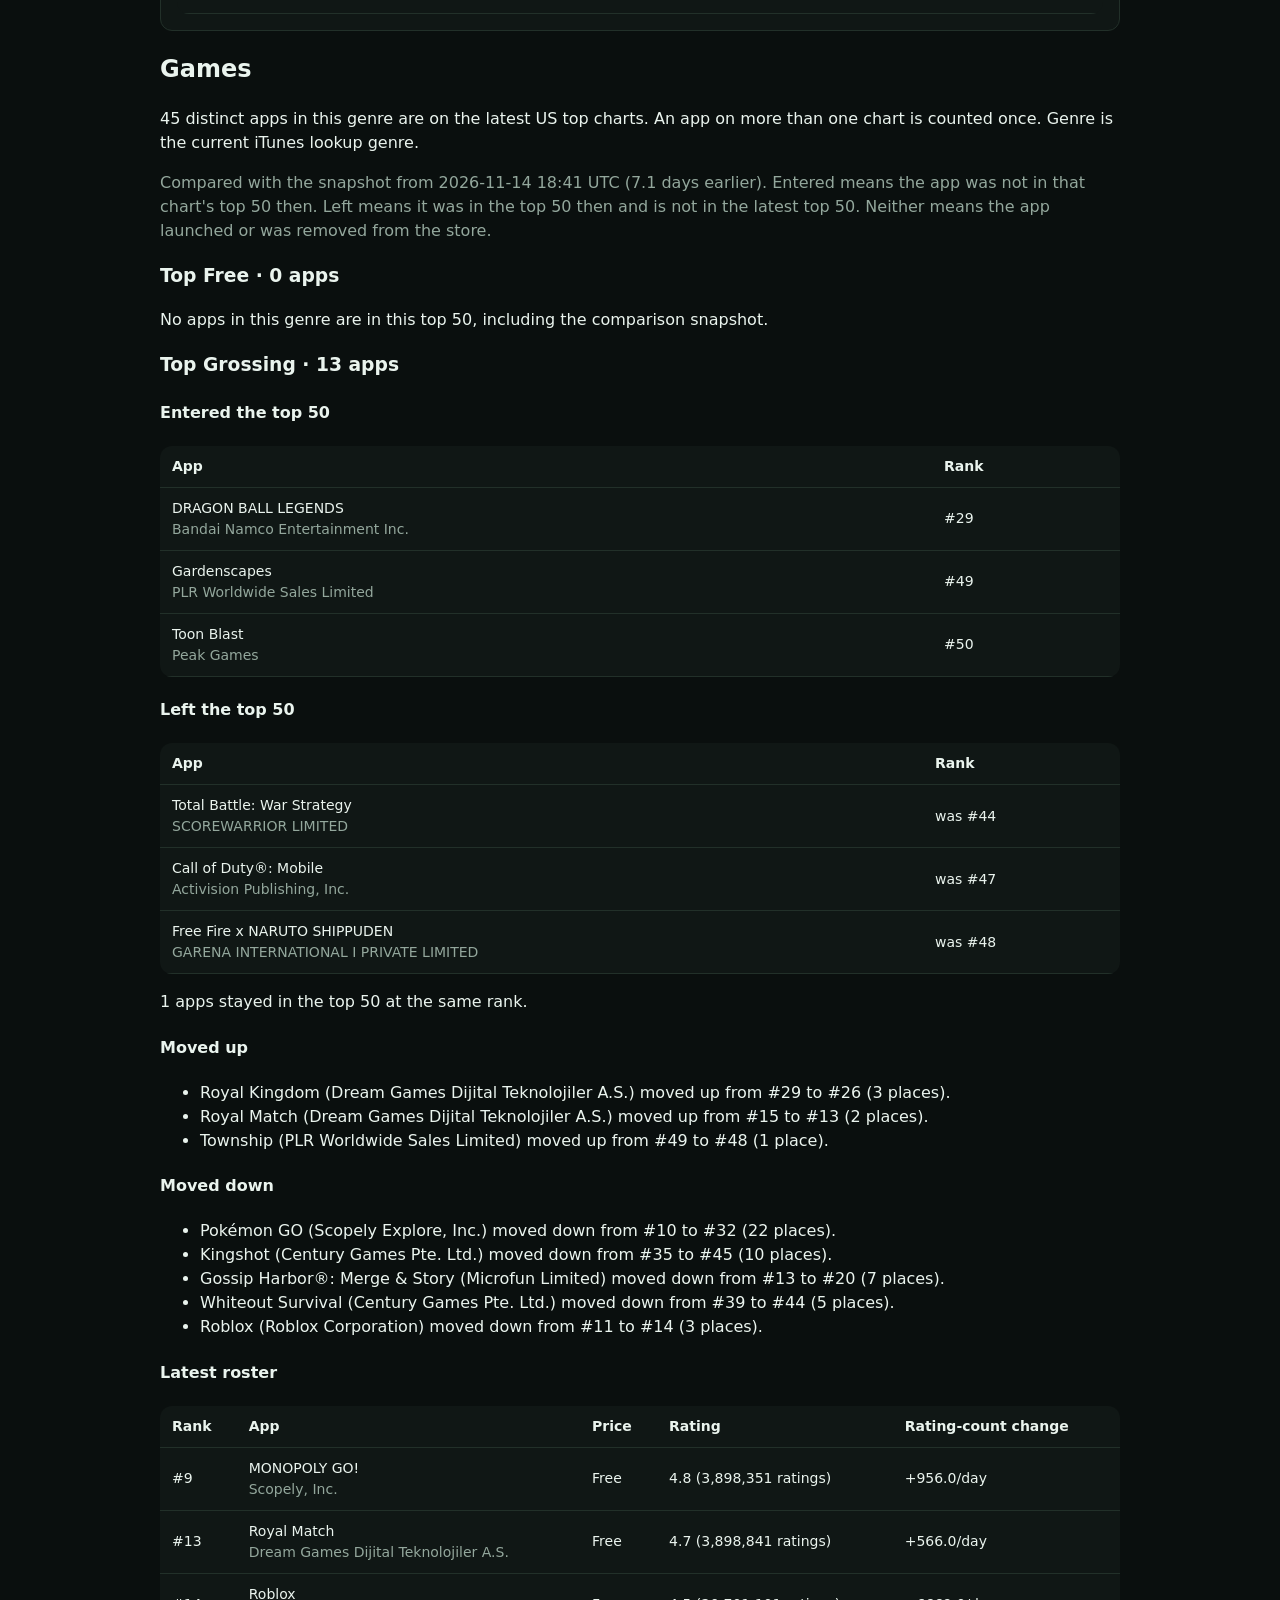
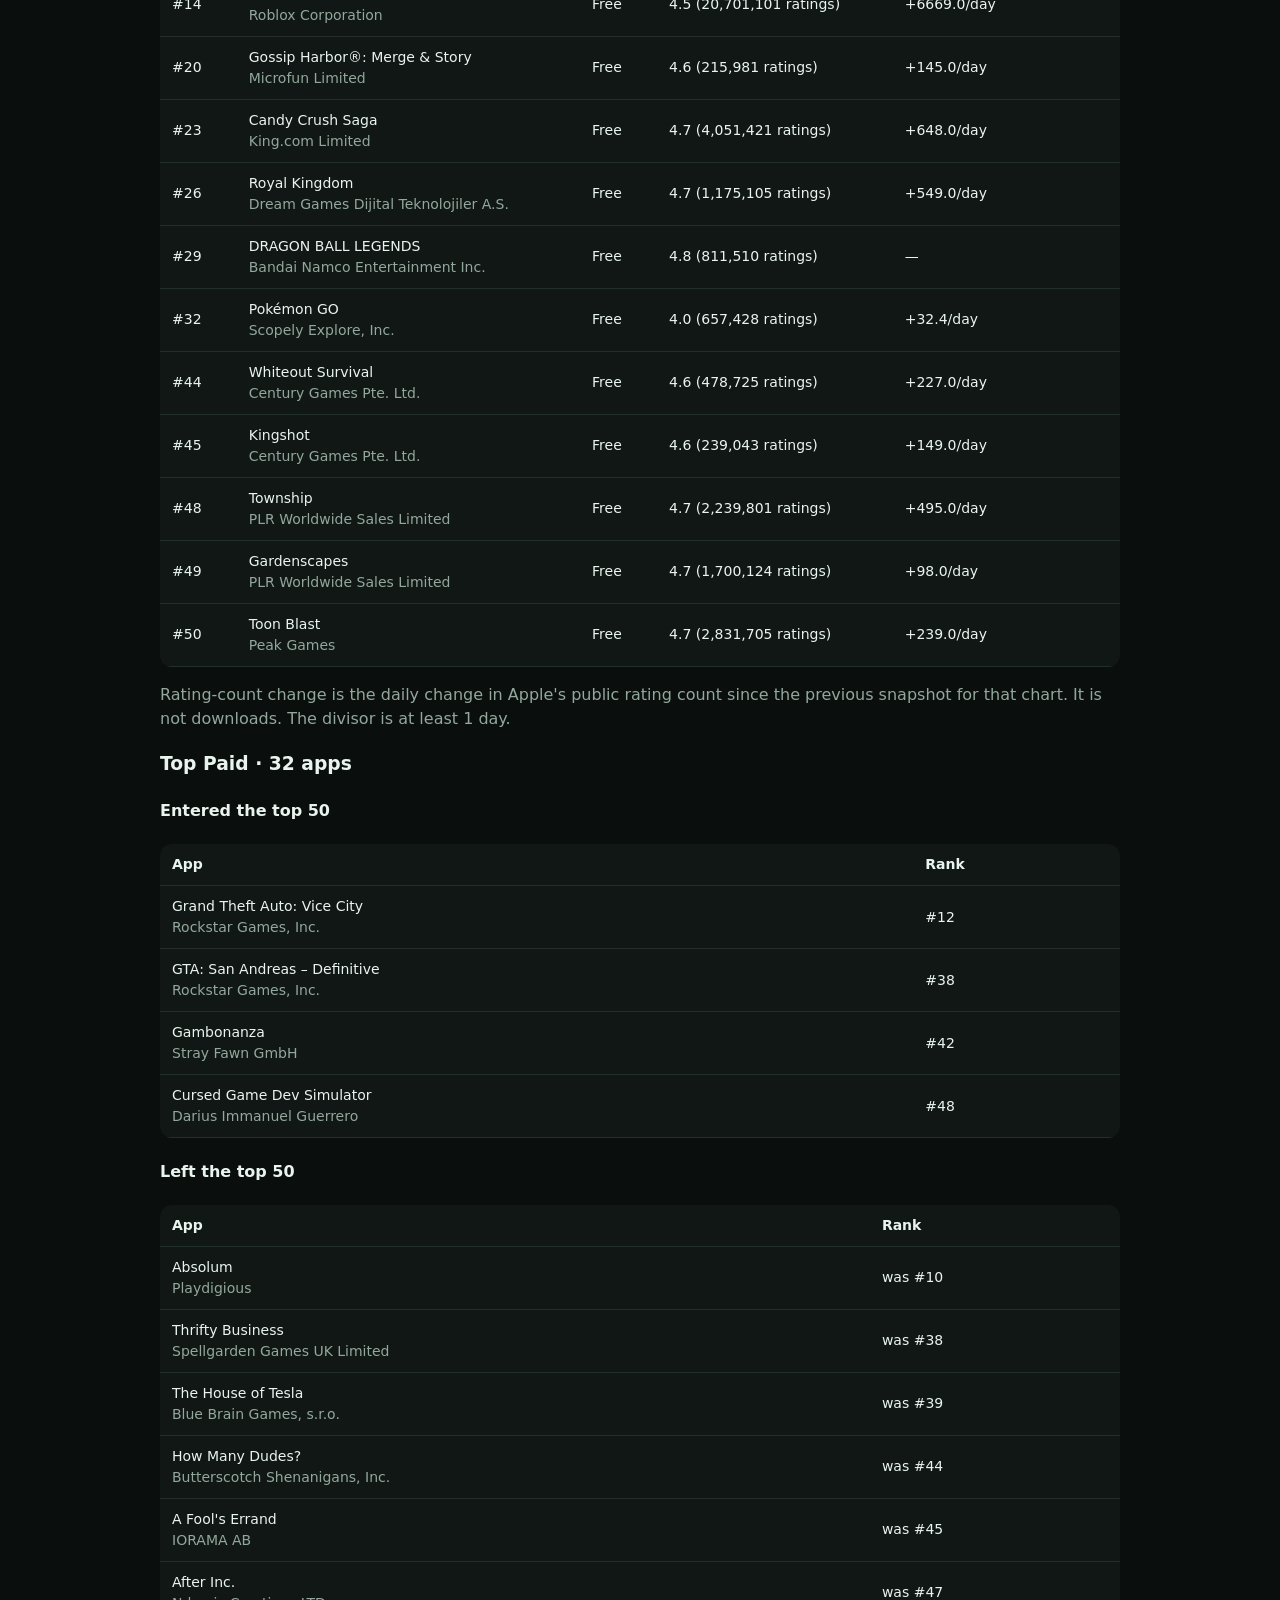
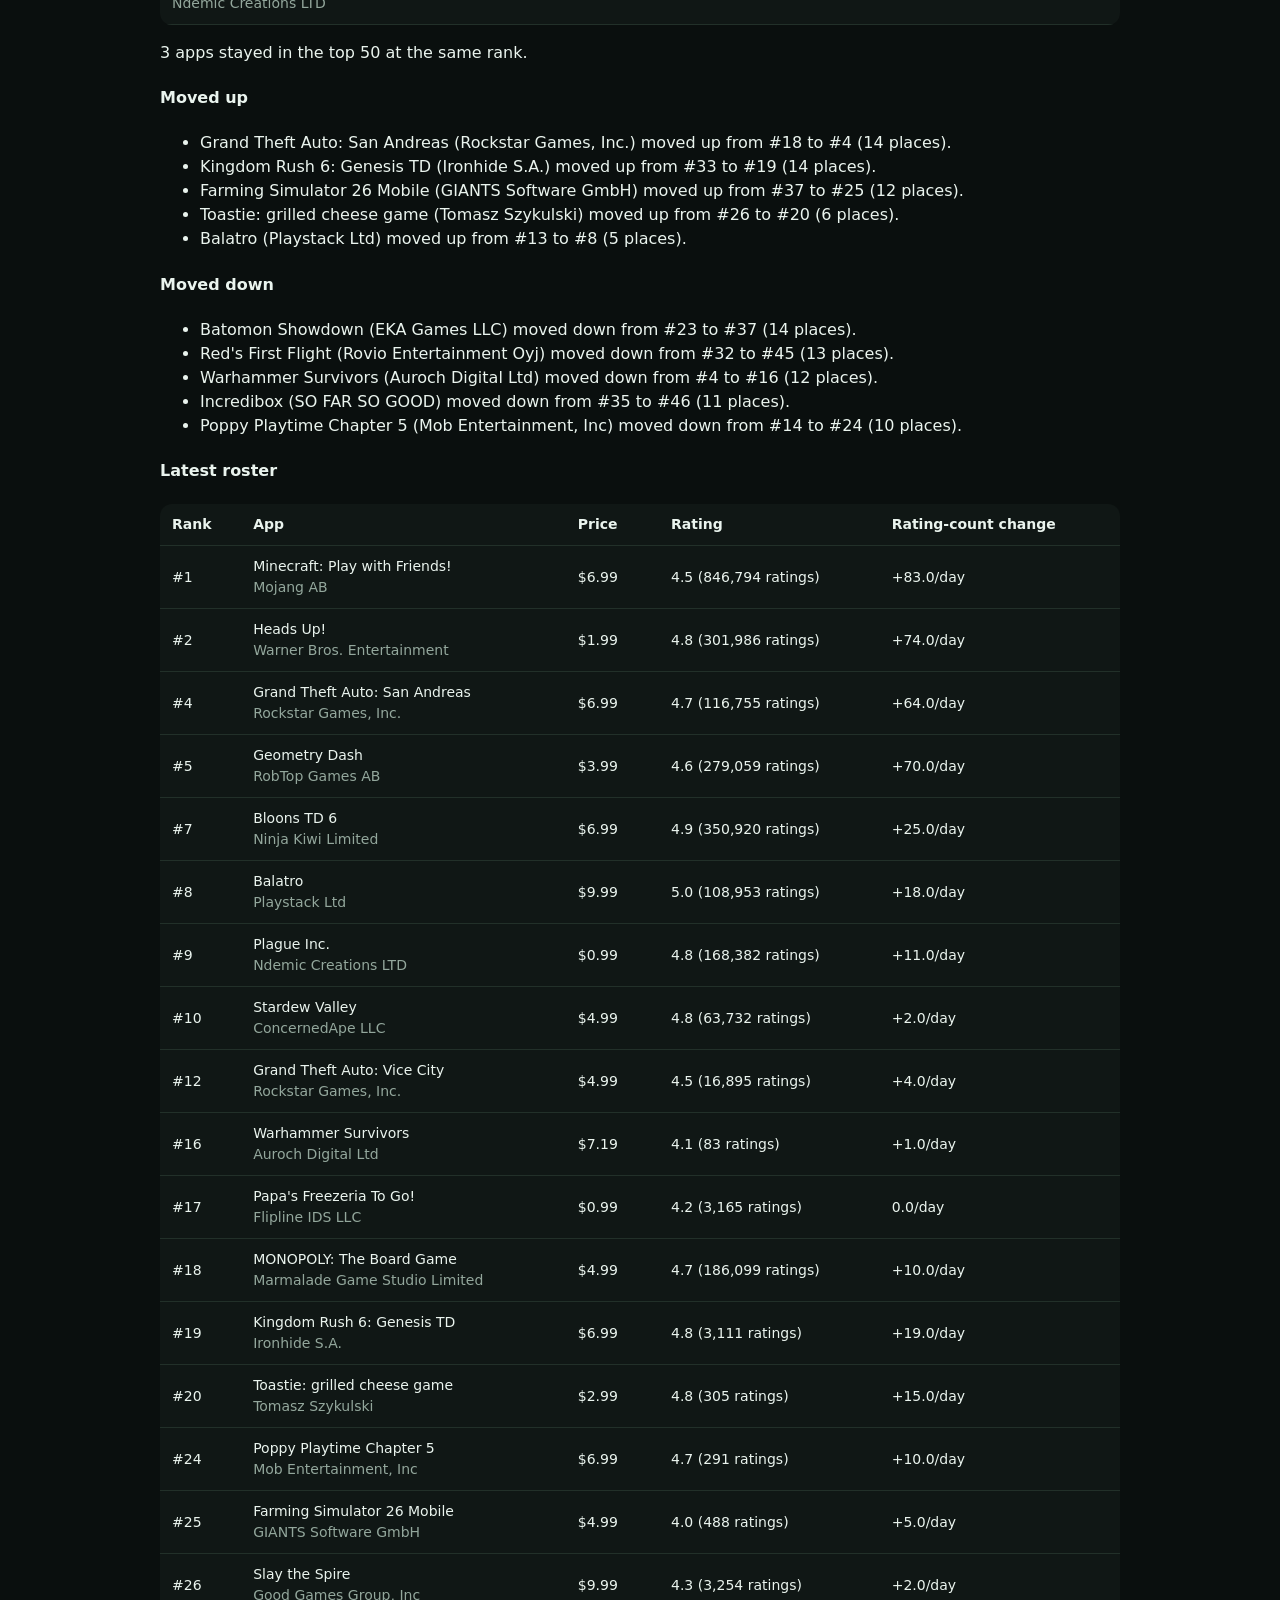
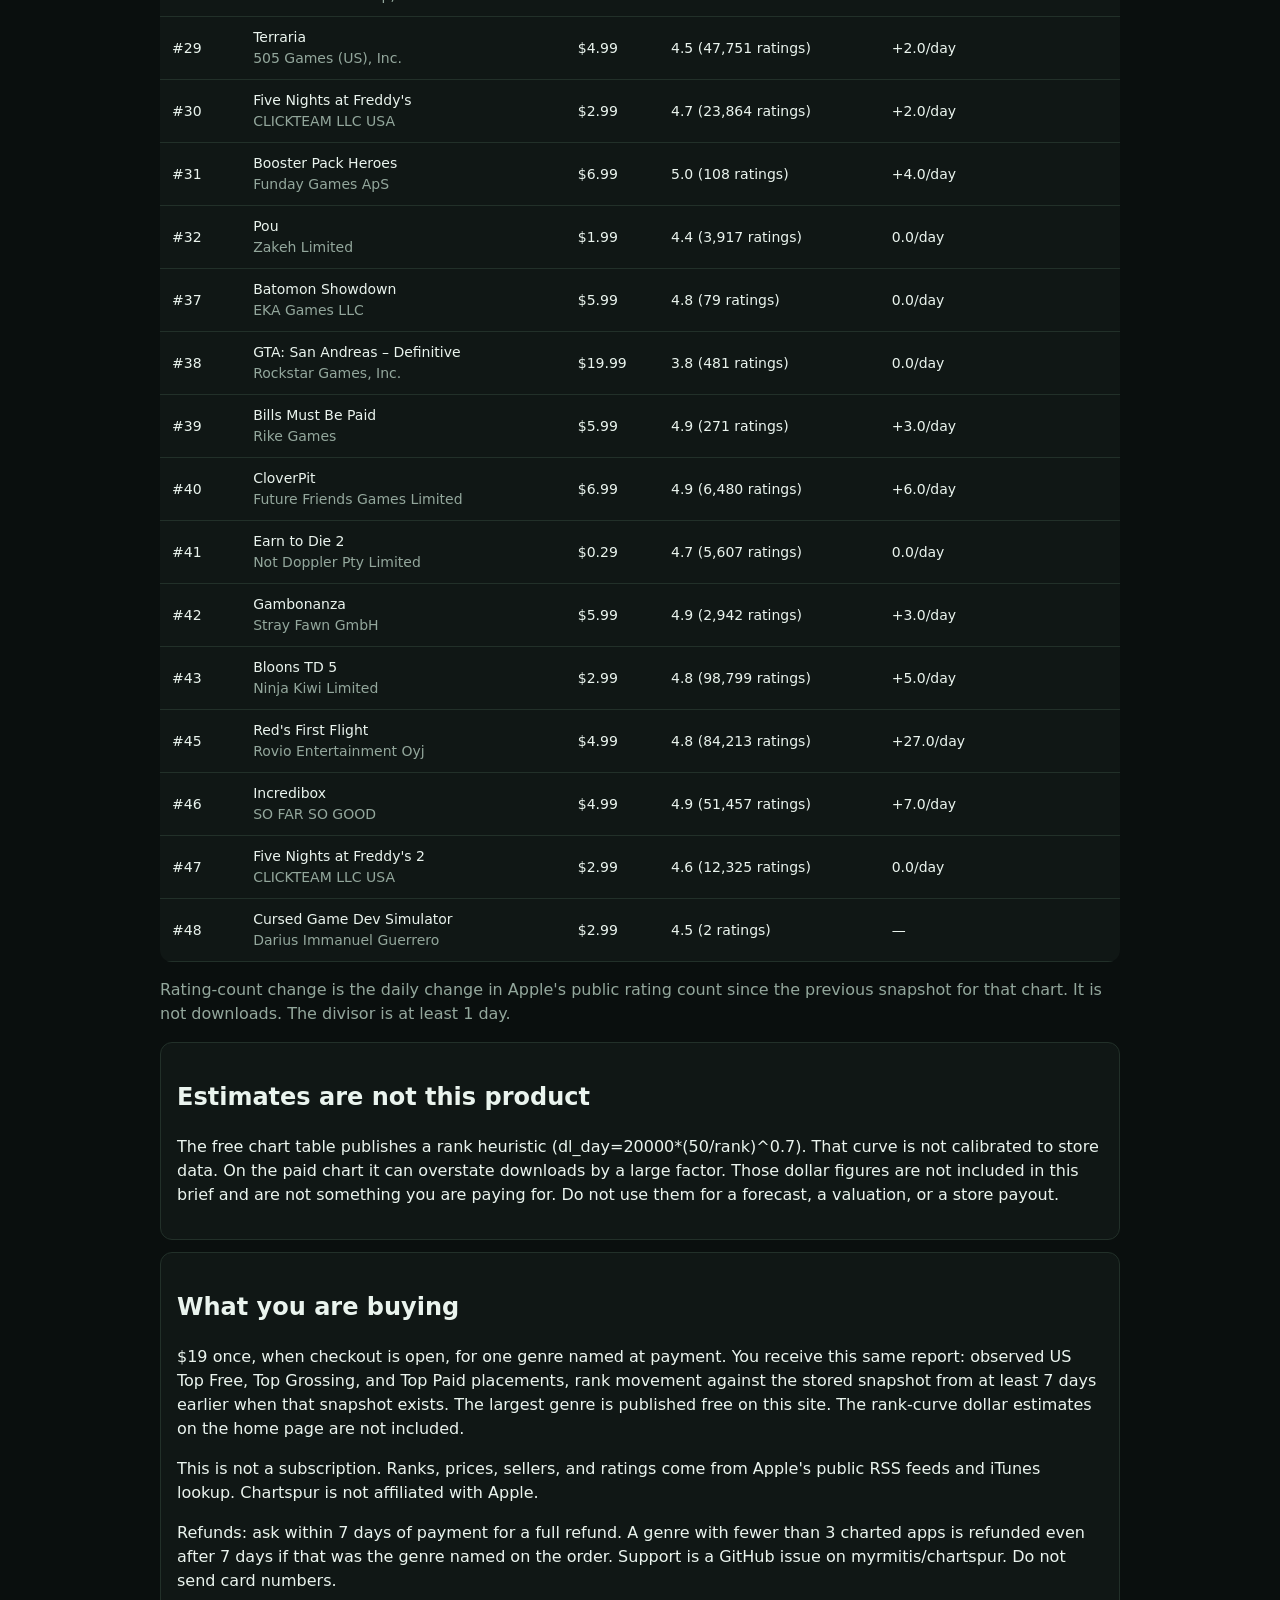
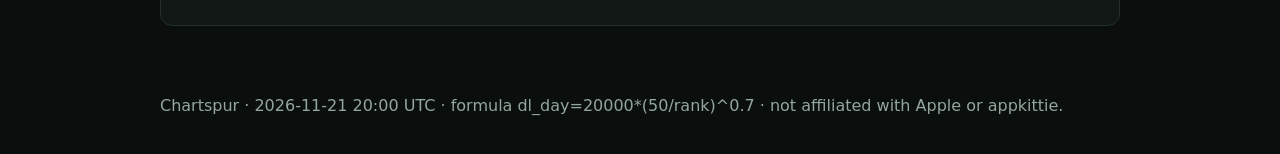
==== commit d0d552c7: "chore: refresh Apple chart estimates and genre brief" ====
--- a/brief.html
+++ b/brief.html
@@ -12,7 +12,7 @@
 <header class="hero">
   <span class="badge">Observed chart ranks · not affiliated with Apple</span>
   <h1>Games chart movement</h1>
-  <p class="mut">Snapshot 2026-11-20 20:59 UTC. $19 once for another genre. The free chart table stays on the <a href="./">home page</a>.</p>
+  <p class="mut">Snapshot 2026-11-21 20:00 UTC. $19 once for another genre. The free chart table stays on the <a href="./">home page</a>.</p>
 </header>
 <main>
 <section class="card" id="offer">
@@ -21,11 +21,11 @@
   <a class="btn" href="https://buy.stripe.com/dRm8wOeSCcpA17d9qFeME03" rel="noopener noreferrer">Pay $19</a><p class="mut">On the payment page, enter the genre name from the table. One payment buys one brief. This is not a subscription.</p>
   <p class="mut">Type one genre name from the table into the payment form.</p>
 </section>
-<section class="card" id="catalog"><h2>Genres in this snapshot</h2><p class="mut">Counts are distinct apps. Choosing a genre with fewer than 3 apps qualifies for a refund once checkout is open.</p><div class="tablewrap"><table><thead><tr><th>Genre</th><th>Apps</th><th>Top Free</th><th>Top Grossing</th><th>Top Paid</th><th></th></tr></thead><tbody><tr><td>Games</td><td>43</td><td>0</td><td>11</td><td>32</td><td><a href="https://github.com/myrmitis/chartspur/issues/new?template=genre-brief.yml&amp;title=Genre%20brief%20request%3A%20Games">Register interest</a></td></tr><tr><td>Entertainment</td><td>18</td><td>8</td><td>10</td><td>3</td><td><a href="https://github.com/myrmitis/chartspur/issues/new?template=genre-brief.yml&amp;title=Genre%20brief%20request%3A%20Entertainment">Register interest</a></td></tr><tr><td>Shopping</td><td>13</td><td>13</td><td>0</td><td>0</td><td><a href="https://github.com/myrmitis/chartspur/issues/new?template=genre-brief.yml&amp;title=Genre%20brief%20request%3A%20Shopping">Register interest</a></td></tr><tr><td>Photo &amp; Video</td><td>11</td><td>4</td><td>7</td><td>3</td><td><a href="https://github.com/myrmitis/chartspur/issues/new?template=genre-brief.yml&amp;title=Genre%20brief%20request%3A%20Photo%20%26%20Video">Register interest</a></td></tr><tr><td>Productivity</td><td>10</td><td>7</td><td>5</td><td>2</td><td><a href="https://github.com/myrmitis/chartspur/issues/new?template=genre-brief.yml&amp;title=Genre%20brief%20request%3A%20Productivity">Register interest</a></td></tr><tr><td>Social Networking</td><td>9</td><td>7</td><td>5</td><td>0</td><td><a href="https://github.com/myrmitis/chartspur/issues/new?template=genre-brief.yml&amp;title=Genre%20brief%20request%3A%20Social%20Networking">Register interest</a></td></tr><tr><td>Music</td><td>7</td><td>1</td><td>3</td><td>3</td><td><a href="https://github.com/myrmitis/chartspur/issues/new?template=genre-brief.yml&amp;title=Genre%20brief%20request%3A%20Music">Register interest</a></td></tr><tr><td>Business</td><td>4</td><td>1</td><td>1</td><td>2</td><td><a href="https://github.com/myrmitis/chartspur/issues/new?template=genre-brief.yml&amp;title=Genre%20brief%20request%3A%20Business">Register interest</a></td></tr><tr><td>Utilities</td><td>4</td><td>2</td><td>1</td><td>1</td><td><a href="https://github.com/myrmitis/chartspur/issues/new?template=genre-brief.yml&amp;title=Genre%20brief%20request%3A%20Utilities">Register interest</a></td></tr><tr><td>Education</td><td>3</td><td>0</td><td>1</td><td>2</td><td><a href="https://github.com/myrmitis/chartspur/issues/new?template=genre-brief.yml&amp;title=Genre%20brief%20request%3A%20Education">Register interest</a></td></tr><tr><td>Finance</td><td>3</td><td>3</td><td>0</td><td>0</td><td><a href="https://github.com/myrmitis/chartspur/issues/new?template=genre-brief.yml&amp;title=Genre%20brief%20request%3A%20Finance">Register interest</a></td></tr><tr><td>Lifestyle</td><td>3</td><td>1</td><td>2</td><td>0</td><td><a href="https://github.com/myrmitis/chartspur/issues/new?template=genre-brief.yml&amp;title=Genre%20brief%20request%3A%20Lifestyle">Register interest</a></td></tr><tr><td>Navigation</td><td>2</td><td>1</td><td>1</td><td>0</td><td><a href="https://github.com/myrmitis/chartspur/issues/new?template=genre-brief.yml&amp;title=Genre%20brief%20request%3A%20Navigation">Register interest</a></td></tr><tr><td>Book</td><td>1</td><td>0</td><td>1</td><td>0</td><td><a href="https://github.com/myrmitis/chartspur/issues/new?template=genre-brief.yml&amp;title=Genre%20brief%20request%3A%20Book">Register interest</a></td></tr><tr><td>Food &amp; Drink</td><td>1</td><td>1</td><td>0</td><td>0</td><td><a href="https://github.com/myrmitis/chartspur/issues/new?template=genre-brief.yml&amp;title=Genre%20brief%20request%3A%20Food%20%26%20Drink">Register interest</a></td></tr><tr><td>Graphics &amp; Design</td><td>1</td><td>0</td><td>0</td><td>1</td><td><a href="https://github.com/myrmitis/chartspur/issues/new?template=genre-brief.yml&amp;title=Genre%20brief%20request%3A%20Graphics%20%26%20Design">Register interest</a></td></tr><tr><td>Medical</td><td>1</td><td>0</td><td>0</td><td>1</td><td><a href="https://github.com/myrmitis/chartspur/issues/new?template=genre-brief.yml&amp;title=Genre%20brief%20request%3A%20Medical">Register interest</a></td></tr><tr><td>News</td><td>1</td><td>1</td><td>1</td><td>0</td><td><a href="https://github.com/myrmitis/chartspur/issues/new?template=genre-brief.yml&amp;title=Genre%20brief%20request%3A%20News">Register interest</a></td></tr><tr><td>Sports</td><td>1</td><td>0</td><td>1</td><td>0</td><td><a href="https://github.com/myrmitis/chartspur/issues/new?template=genre-brief.yml&amp;title=Genre%20brief%20request%3A%20Sports">Register interest</a></td></tr></tbody></table></div></section>
-<section id="observed"><h2>Games</h2><p>43 distinct apps in this genre are on the latest US top charts. An app on more than one chart is counted once. Genre is the current iTunes lookup genre.</p><p class="mut">Compared with the snapshot from 2026-11-13 20:25 UTC (7.0 days earlier). Entered means the app was not in that chart's top 50 then. Left means it was in the top 50 then and is not in the latest top 50. Neither means the app launched or was removed from the store.</p><h3>Top Free · 0 apps</h3><p>No apps in this genre are in this top 50, including the comparison snapshot.</p><h3>Top Grossing · 11 apps</h3><h4>Entered the top 50</h4><div class="tablewrap"><table><thead><tr><th>App</th><th>Rank</th></tr></thead><tbody><tr><td>Gardenscapes<br><span class="mut">PLR Worldwide Sales Limited</span></td><td>#47</td></tr></tbody></table></div><h4>Left the top 50</h4><div class="tablewrap"><table><thead><tr><th>App</th><th>Rank</th></tr></thead><tbody><tr><td>Pokémon GO<br><span class="mut">Scopely Explore, Inc.</span></td><td>was #28</td></tr><tr><td>Total Battle: War Strategy<br><span class="mut">SCOREWARRIOR LIMITED</span></td><td>was #41</td></tr><tr><td>Last Z: Survival Shooter<br><span class="mut">Omnilojo Pte Ltd</span></td><td>was #49</td></tr></tbody></table></div><p>0 apps stayed in the top 50 at the same rank.</p><h4>Moved up</h4><ul><li>MONOPOLY GO! (Scopely, Inc.) moved up from #10 to #8 (2 places).</li></ul><h4>Moved down</h4><ul><li>Gossip Harbor®: Merge &amp; Story (Microfun Limited) moved down from #13 to #21 (8 places).</li><li>Township (PLR Worldwide Sales Limited) moved down from #45 to #49 (4 places).</li><li>Royal Match (Dream Games Dijital Teknolojiler A.S.) moved down from #16 to #19 (3 places).</li><li>Roblox (Roblox Corporation) moved down from #21 to #22 (1 place).</li><li>Candy Crush Saga (King.com Limited) moved down from #24 to #25 (1 place).</li></ul><h4>Latest roster</h4><div class="tablewrap"><table><thead><tr><th>Rank</th><th>App</th><th>Price</th><th>Rating</th><th>Rating-count change</th></tr></thead><tbody><tr><td>#8</td><td>MONOPOLY GO!<br><span class="mut">Scopely, Inc.</span></td><td>Free</td><td>4.8 (3,897,395 ratings)</td><td>+839.0/day</td></tr><tr><td>#19</td><td>Royal Match<br><span class="mut">Dream Games Dijital Teknolojiler A.S.</span></td><td>Free</td><td>4.7 (3,898,275 ratings)</td><td>+710.0/day</td></tr><tr><td>#21</td><td>Gossip Harbor®: Merge &amp; Story<br><span class="mut">Microfun Limited</span></td><td>Free</td><td>4.6 (215,836 ratings)</td><td>+183.0/day</td></tr><tr><td>#22</td><td>Roblox<br><span class="mut">Roblox Corporation</span></td><td>Free</td><td>4.5 (20,694,432 ratings)</td><td>+5827.0/day</td></tr><tr><td>#25</td><td>Candy Crush Saga<br><span class="mut">King.com Limited</span></td><td>Free</td><td>4.7 (4,050,773 ratings)</td><td>+631.0/day</td></tr><tr><td>#30</td><td>Royal Kingdom<br><span class="mut">Dream Games Dijital Teknolojiler A.S.</span></td><td>Free</td><td>4.7 (1,174,556 ratings)</td><td>+636.0/day</td></tr><tr><td>#38</td><td>Kingshot<br><span class="mut">Century Games Pte. Ltd.</span></td><td>Free</td><td>4.6 (238,894 ratings)</td><td>+138.0/day</td></tr><tr><td>#40</td><td>Whiteout Survival<br><span class="mut">Century Games Pte. Ltd.</span></td><td>Free</td><td>4.6 (478,498 ratings)</td><td>+179.0/day</td></tr><tr><td>#45</td><td>Call of Duty®: Mobile<br><span class="mut">Activision Publishing, Inc.</span></td><td>Free</td><td>4.7 (2,025,506 ratings)</td><td>+234.1/day</td></tr><tr><td>#47</td><td>Gardenscapes<br><span class="mut">PLR Worldwide Sales Limited</span></td><td>Free</td><td>4.7 (1,700,026 ratings)</td><td>+127.0/day</td></tr><tr><td>#49</td><td>Township<br><span class="mut">PLR Worldwide Sales Limited</span></td><td>Free</td><td>4.7 (2,239,306 ratings)</td><td>+549.5/day</td></tr></tbody></table></div><p class="mut">Rating-count change is the daily change in Apple's public rating count since the previous snapshot for that chart. It is not downloads. The divisor is at least 1 day.</p><h3>Top Paid · 32 apps</h3><h4>Entered the top 50</h4><div class="tablewrap"><table><thead><tr><th>App</th><th>Rank</th></tr></thead><tbody><tr><td>Grand Theft Auto: Vice City<br><span class="mut">Rockstar Games, Inc.</span></td><td>#12</td></tr><tr><td>Gambonanza<br><span class="mut">Stray Fawn GmbH</span></td><td>#28</td></tr><tr><td>Bloons TD 5<br><span class="mut">Ninja Kiwi Limited</span></td><td>#41</td></tr><tr><td>GTA: San Andreas – Definitive<br><span class="mut">Rockstar Games, Inc.</span></td><td>#42</td></tr><tr><td>How Many Dudes?<br><span class="mut">Butterscotch Shenanigans, Inc.</span></td><td>#46</td></tr></tbody></table></div><h4>Left the top 50</h4><div class="tablewrap"><table><thead><tr><th>App</th><th>Rank</th></tr></thead><tbody><tr><td>Absolum<br><span class="mut">Playdigious</span></td><td>was #15</td></tr><tr><td>POSTAL Classic &amp; Uncut<br><span class="mut">Desi Network Inc</span></td><td>was #33</td></tr><tr><td>The House of Tesla<br><span class="mut">Blue Brain Games, s.r.o.</span></td><td>was #39</td></tr><tr><td>Thrifty Business<br><span class="mut">Spellgarden Games UK Limited</span></td><td>was #45</td></tr><tr><td>After Inc.<br><span class="mut">Ndemic Creations LTD</span></td><td>was #47</td></tr><tr><td>Lowriders Comeback: Boulevard<br><span class="mut">Oleh Chernykh</span></td><td>was #49</td></tr></tbody></table></div><p>6 apps stayed in the top 50 at the same rank.</p><h4>Moved up</h4><ul><li>Grand Theft Auto: San Andreas (Rockstar Games, Inc.) moved up from #16 to #3 (13 places).</li><li>Kingdom Rush 6: Genesis TD (Ironhide S.A.) moved up from #36 to #26 (10 places).</li><li>Toastie: grilled cheese game (Tomasz Szykulski) moved up from #27 to #19 (8 places).</li><li>Farming Simulator 26 Mobile (GIANTS Software GmbH) moved up from #42 to #34 (8 places).</li><li>Slay the Spire (Good Games Group, Inc) moved up from #29 to #24 (5 places).</li></ul><h4>Moved down</h4><ul><li>Batomon Showdown (EKA Games LLC) moved down from #22 to #36 (14 places).</li><li>Incredibox (SO FAR SO GOOD) moved down from #31 to #45 (14 places).</li><li>Warhammer Survivors (Auroch Digital Ltd) moved down from #3 to #15 (12 places).</li><li>Bills Must Be Paid (Rike Games) moved down from #25 to #35 (10 places).</li><li>Poppy Playtime Chapter 5 (Mob Entertainment, Inc) moved down from #18 to #25 (7 places).</li></ul><h4>Latest roster</h4><div class="tablewrap"><table><thead><tr><th>Rank</th><th>App</th><th>Price</th><th>Rating</th><th>Rating-count change</th></tr></thead><tbody><tr><td>#1</td><td>Minecraft: Play with Friends!<br><span class="mut">Mojang AB</span></td><td>$6.99</td><td>4.5 (846,711 ratings)</td><td>+31.0/day</td></tr><tr><td>#3</td><td>Grand Theft Auto: San Andreas<br><span class="mut">Rockstar Games, Inc.</span></td><td>$6.99</td><td>4.7 (116,691 ratings)</td><td>+60.0/day</td></tr><tr><td>#4</td><td>Heads Up!<br><span class="mut">Warner Bros. Entertainment</span></td><td>$1.99</td><td>4.8 (301,912 ratings)</td><td>+50.0/day</td></tr><tr><td>#6</td><td>Geometry Dash<br><span class="mut">RobTop Games AB</span></td><td>$3.99</td><td>4.6 (278,989 ratings)</td><td>+63.0/day</td></tr><tr><td>#7</td><td>Plague Inc.<br><span class="mut">Ndemic Creations LTD</span></td><td>$0.99</td><td>4.8 (168,371 ratings)</td><td>+9.0/day</td></tr><tr><td>#8</td><td>Stardew Valley<br><span class="mut">ConcernedApe LLC</span></td><td>$4.99</td><td>4.8 (63,730 ratings)</td><td>+3.0/day</td></tr><tr><td>#9</td><td>Bloons TD 6<br><span class="mut">Ninja Kiwi Limited</span></td><td>$6.99</td><td>4.9 (350,895 ratings)</td><td>+29.0/day</td></tr><tr><td>#11</td><td>Balatro<br><span class="mut">Playstack Ltd</span></td><td>$9.99</td><td>5.0 (108,935 ratings)</td><td>+27.0/day</td></tr><tr><td>#12</td><td>Grand Theft Auto: Vice City<br><span class="mut">Rockstar Games, Inc.</span></td><td>$4.99</td><td>4.5 (16,891 ratings)</td><td>+7.0/day</td></tr><tr><td>#15</td><td>Warhammer Survivors<br><span class="mut">Auroch Digital Ltd</span></td><td>$7.19</td><td>4.1 (82 ratings)</td><td>+8.0/day</td></tr><tr><td>#17</td><td>Papa's Freezeria To Go!<br><span class="mut">Flipline IDS LLC</span></td><td>$0.99</td><td>4.2 (3,165 ratings)</td><td>0.0/day</td></tr><tr><td>#18</td><td>MONOPOLY: The Board Game<br><span class="mut">Marmalade Game Studio Limited</span></td><td>$4.99</td><td>4.7 (186,089 ratings)</td><td>+8.0/day</td></tr><tr><td>#19</td><td>Toastie: grilled cheese game<br><span class="mut">Tomasz Szykulski</span></td><td>$2.99</td><td>4.8 (290 ratings)</td><td>+6.0/day</td></tr><tr><td>#24</td><td>Slay the Spire<br><span class="mut">Good Games Group, Inc</span></td><td>$9.99</td><td>4.3 (3,252 ratings)</td><td>+1.0/day</td></tr><tr><td>#25</td><td>Poppy Playtime Chapter 5<br><span class="mut">Mob Entertainment, Inc</span></td><td>$6.99</td><td>4.7 (281 ratings)</td><td>+8.0/day</td></tr><tr><td>#26</td><td>Kingdom Rush 6: Genesis TD<br><span class="mut">Ironhide S.A.</span></td><td>$6.99</td><td>4.8 (3,092 ratings)</td><td>+14.0/day</td></tr><tr><td>#28</td><td>Gambonanza<br><span class="mut">Stray Fawn GmbH</span></td><td>$5.99</td><td>4.9 (2,939 ratings)</td><td>+7.0/day</td></tr><tr><td>#30</td><td>Terraria<br><span class="mut">505 Games (US), Inc.</span></td><td>$4.99</td><td>4.5 (47,749 ratings)</td><td>-2.0/day</td></tr><tr><td>#31</td><td>Five Nights at Freddy's<br><span class="mut">CLICKTEAM LLC USA</span></td><td>$2.99</td><td>4.7 (23,862 ratings)</td><td>+3.0/day</td></tr><tr><td>#32</td><td>Pou<br><span class="mut">Zakeh Limited</span></td><td>$1.99</td><td>4.4 (3,917 ratings)</td><td>0.0/day</td></tr><tr><td>#34</td><td>Farming Simulator 26 Mobile<br><span class="mut">GIANTS Software GmbH</span></td><td>$4.99</td><td>4.0 (483 ratings)</td><td>+0.5/day</td></tr><tr><td>#35</td><td>Bills Must Be Paid<br><span class="mut">Rike Games</span></td><td>$5.99</td><td>4.9 (268 ratings)</td><td>+2.0/day</td></tr><tr><td>#36</td><td>Batomon Showdown<br><span class="mut">EKA Games LLC</span></td><td>$5.99</td><td>4.8 (79 ratings)</td><td>0.0/day</td></tr><tr><td>#37</td><td>Earn to Die 2<br><span class="mut">Not Doppler Pty Limited</span></td><td>$0.29</td><td>4.7 (5,607 ratings)</td><td>0.0/day</td></tr><tr><td>#39</td><td>Booster Pack Heroes<br><span class="mut">Funday Games ApS</span></td><td>$6.99</td><td>5.0 (104 ratings)</td><td>+3.0/day</td></tr><tr><td>#40</td><td>Red's First Flight<br><span class="mut">Rovio Entertainment Oyj</span></td><td>$4.99</td><td>4.8 (84,186 ratings)</td><td>+21.0/day</td></tr><tr><td>#41</td><td>Bloons TD 5<br><span class="mut">Ninja Kiwi Limited</span></td><td>$2.99</td><td>4.8 (98,794 ratings)</td><td>+4.0/day</td></tr><tr><td>#42</td><td>GTA: San Andreas – Definitive<br><span class="mut">Rockstar Games, Inc.</span></td><td>$19.99</td><td>3.8 (481 ratings)</td><td>—</td></tr><tr><td>#45</td><td>Incredibox<br><span class="mut">SO FAR SO GOOD</span></td><td>$4.99</td><td>4.9 (51,450 ratings)</td><td>+5.0/day</td></tr><tr><td>#46</td><td>How Many Dudes?<br><span class="mut">Butterscotch Shenanigans, Inc.</span></td><td>$9.99</td><td>4.6 (158 ratings)</td><td>+0.5/day</td></tr><tr><td>#47</td><td>Five Nights at Freddy's 2<br><span class="mut">CLICKTEAM LLC USA</span></td><td>$2.99</td><td>4.6 (12,325 ratings)</td><td>+3.0/day</td></tr><tr><td>#50</td><td>CloverPit<br><span class="mut">Future Friends Games Limited</span></td><td>$6.99</td><td>4.9 (6,474 ratings)</td><td>+6.0/day</td></tr></tbody></table></div><p class="mut">Rating-count change is the daily change in Apple's public rating count since the previous snapshot for that chart. It is not downloads. The divisor is at least 1 day.</p></section><section class="card" id="heuristic"><h2>Estimates are not this product</h2><p>The free chart table publishes a rank heuristic (dl_day=20000*(50/rank)^0.7). That curve is not calibrated to store data. On the paid chart it can overstate downloads by a large factor. Those dollar figures are not included in this brief and are not something you are paying for. Do not use them for a forecast, a valuation, or a store payout.</p></section>
+<section class="card" id="catalog"><h2>Genres in this snapshot</h2><p class="mut">Counts are distinct apps. Choosing a genre with fewer than 3 apps qualifies for a refund once checkout is open.</p><div class="tablewrap"><table><thead><tr><th>Genre</th><th>Apps</th><th>Top Free</th><th>Top Grossing</th><th>Top Paid</th><th></th></tr></thead><tbody><tr><td>Games</td><td>45</td><td>0</td><td>13</td><td>32</td><td><a href="https://github.com/myrmitis/chartspur/issues/new?template=genre-brief.yml&amp;title=Genre%20brief%20request%3A%20Games">Register interest</a></td></tr><tr><td>Entertainment</td><td>21</td><td>9</td><td>10</td><td>3</td><td><a href="https://github.com/myrmitis/chartspur/issues/new?template=genre-brief.yml&amp;title=Genre%20brief%20request%3A%20Entertainment">Register interest</a></td></tr><tr><td>Shopping</td><td>13</td><td>13</td><td>0</td><td>0</td><td><a href="https://github.com/myrmitis/chartspur/issues/new?template=genre-brief.yml&amp;title=Genre%20brief%20request%3A%20Shopping">Register interest</a></td></tr><tr><td>Photo &amp; Video</td><td>10</td><td>3</td><td>7</td><td>3</td><td><a href="https://github.com/myrmitis/chartspur/issues/new?template=genre-brief.yml&amp;title=Genre%20brief%20request%3A%20Photo%20%26%20Video">Register interest</a></td></tr><tr><td>Productivity</td><td>9</td><td>5</td><td>5</td><td>2</td><td><a href="https://github.com/myrmitis/chartspur/issues/new?template=genre-brief.yml&amp;title=Genre%20brief%20request%3A%20Productivity">Register interest</a></td></tr><tr><td>Social Networking</td><td>8</td><td>6</td><td>5</td><td>0</td><td><a href="https://github.com/myrmitis/chartspur/issues/new?template=genre-brief.yml&amp;title=Genre%20brief%20request%3A%20Social%20Networking">Register interest</a></td></tr><tr><td>Music</td><td>7</td><td>1</td><td>2</td><td>4</td><td><a href="https://github.com/myrmitis/chartspur/issues/new?template=genre-brief.yml&amp;title=Genre%20brief%20request%3A%20Music">Register interest</a></td></tr><tr><td>Finance</td><td>4</td><td>4</td><td>0</td><td>0</td><td><a href="https://github.com/myrmitis/chartspur/issues/new?template=genre-brief.yml&amp;title=Genre%20brief%20request%3A%20Finance">Register interest</a></td></tr><tr><td>Utilities</td><td>4</td><td>2</td><td>1</td><td>1</td><td><a href="https://github.com/myrmitis/chartspur/issues/new?template=genre-brief.yml&amp;title=Genre%20brief%20request%3A%20Utilities">Register interest</a></td></tr><tr><td>Business</td><td>3</td><td>0</td><td>1</td><td>2</td><td><a href="https://github.com/myrmitis/chartspur/issues/new?template=genre-brief.yml&amp;title=Genre%20brief%20request%3A%20Business">Register interest</a></td></tr><tr><td>Education</td><td>3</td><td>0</td><td>1</td><td>2</td><td><a href="https://github.com/myrmitis/chartspur/issues/new?template=genre-brief.yml&amp;title=Genre%20brief%20request%3A%20Education">Register interest</a></td></tr><tr><td>Lifestyle</td><td>3</td><td>2</td><td>1</td><td>0</td><td><a href="https://github.com/myrmitis/chartspur/issues/new?template=genre-brief.yml&amp;title=Genre%20brief%20request%3A%20Lifestyle">Register interest</a></td></tr><tr><td>Navigation</td><td>2</td><td>1</td><td>1</td><td>0</td><td><a href="https://github.com/myrmitis/chartspur/issues/new?template=genre-brief.yml&amp;title=Genre%20brief%20request%3A%20Navigation">Register interest</a></td></tr><tr><td>Book</td><td>1</td><td>0</td><td>1</td><td>0</td><td><a href="https://github.com/myrmitis/chartspur/issues/new?template=genre-brief.yml&amp;title=Genre%20brief%20request%3A%20Book">Register interest</a></td></tr><tr><td>Food &amp; Drink</td><td>1</td><td>1</td><td>0</td><td>0</td><td><a href="https://github.com/myrmitis/chartspur/issues/new?template=genre-brief.yml&amp;title=Genre%20brief%20request%3A%20Food%20%26%20Drink">Register interest</a></td></tr><tr><td>Graphics &amp; Design</td><td>1</td><td>0</td><td>0</td><td>1</td><td><a href="https://github.com/myrmitis/chartspur/issues/new?template=genre-brief.yml&amp;title=Genre%20brief%20request%3A%20Graphics%20%26%20Design">Register interest</a></td></tr><tr><td>Medical</td><td>1</td><td>1</td><td>0</td><td>0</td><td><a href="https://github.com/myrmitis/chartspur/issues/new?template=genre-brief.yml&amp;title=Genre%20brief%20request%3A%20Medical">Register interest</a></td></tr><tr><td>News</td><td>1</td><td>1</td><td>1</td><td>0</td><td><a href="https://github.com/myrmitis/chartspur/issues/new?template=genre-brief.yml&amp;title=Genre%20brief%20request%3A%20News">Register interest</a></td></tr><tr><td>Sports</td><td>1</td><td>0</td><td>1</td><td>0</td><td><a href="https://github.com/myrmitis/chartspur/issues/new?template=genre-brief.yml&amp;title=Genre%20brief%20request%3A%20Sports">Register interest</a></td></tr><tr><td>Travel</td><td>1</td><td>1</td><td>0</td><td>0</td><td><a href="https://github.com/myrmitis/chartspur/issues/new?template=genre-brief.yml&amp;title=Genre%20brief%20request%3A%20Travel">Register interest</a></td></tr></tbody></table></div></section>
+<section id="observed"><h2>Games</h2><p>45 distinct apps in this genre are on the latest US top charts. An app on more than one chart is counted once. Genre is the current iTunes lookup genre.</p><p class="mut">Compared with the snapshot from 2026-11-14 18:41 UTC (7.1 days earlier). Entered means the app was not in that chart's top 50 then. Left means it was in the top 50 then and is not in the latest top 50. Neither means the app launched or was removed from the store.</p><h3>Top Free · 0 apps</h3><p>No apps in this genre are in this top 50, including the comparison snapshot.</p><h3>Top Grossing · 13 apps</h3><h4>Entered the top 50</h4><div class="tablewrap"><table><thead><tr><th>App</th><th>Rank</th></tr></thead><tbody><tr><td>DRAGON BALL LEGENDS<br><span class="mut">Bandai Namco Entertainment Inc.</span></td><td>#29</td></tr><tr><td>Gardenscapes<br><span class="mut">PLR Worldwide Sales Limited</span></td><td>#49</td></tr><tr><td>Toon Blast<br><span class="mut">Peak Games</span></td><td>#50</td></tr></tbody></table></div><h4>Left the top 50</h4><div class="tablewrap"><table><thead><tr><th>App</th><th>Rank</th></tr></thead><tbody><tr><td>Total Battle: War Strategy<br><span class="mut">SCOREWARRIOR LIMITED</span></td><td>was #44</td></tr><tr><td>Call of Duty®: Mobile<br><span class="mut">Activision Publishing, Inc.</span></td><td>was #47</td></tr><tr><td>Free Fire x NARUTO SHIPPUDEN<br><span class="mut">GARENA INTERNATIONAL I PRIVATE LIMITED</span></td><td>was #48</td></tr></tbody></table></div><p>1 apps stayed in the top 50 at the same rank.</p><h4>Moved up</h4><ul><li>Royal Kingdom (Dream Games Dijital Teknolojiler A.S.) moved up from #29 to #26 (3 places).</li><li>Royal Match (Dream Games Dijital Teknolojiler A.S.) moved up from #15 to #13 (2 places).</li><li>Township (PLR Worldwide Sales Limited) moved up from #49 to #48 (1 place).</li></ul><h4>Moved down</h4><ul><li>Pokémon GO (Scopely Explore, Inc.) moved down from #10 to #32 (22 places).</li><li>Kingshot (Century Games Pte. Ltd.) moved down from #35 to #45 (10 places).</li><li>Gossip Harbor®: Merge &amp; Story (Microfun Limited) moved down from #13 to #20 (7 places).</li><li>Whiteout Survival (Century Games Pte. Ltd.) moved down from #39 to #44 (5 places).</li><li>Roblox (Roblox Corporation) moved down from #11 to #14 (3 places).</li></ul><h4>Latest roster</h4><div class="tablewrap"><table><thead><tr><th>Rank</th><th>App</th><th>Price</th><th>Rating</th><th>Rating-count change</th></tr></thead><tbody><tr><td>#9</td><td>MONOPOLY GO!<br><span class="mut">Scopely, Inc.</span></td><td>Free</td><td>4.8 (3,898,351 ratings)</td><td>+956.0/day</td></tr><tr><td>#13</td><td>Royal Match<br><span class="mut">Dream Games Dijital Teknolojiler A.S.</span></td><td>Free</td><td>4.7 (3,898,841 ratings)</td><td>+566.0/day</td></tr><tr><td>#14</td><td>Roblox<br><span class="mut">Roblox Corporation</span></td><td>Free</td><td>4.5 (20,701,101 ratings)</td><td>+6669.0/day</td></tr><tr><td>#20</td><td>Gossip Harbor®: Merge &amp; Story<br><span class="mut">Microfun Limited</span></td><td>Free</td><td>4.6 (215,981 ratings)</td><td>+145.0/day</td></tr><tr><td>#23</td><td>Candy Crush Saga<br><span class="mut">King.com Limited</span></td><td>Free</td><td>4.7 (4,051,421 ratings)</td><td>+648.0/day</td></tr><tr><td>#26</td><td>Royal Kingdom<br><span class="mut">Dream Games Dijital Teknolojiler A.S.</span></td><td>Free</td><td>4.7 (1,175,105 ratings)</td><td>+549.0/day</td></tr><tr><td>#29</td><td>DRAGON BALL LEGENDS<br><span class="mut">Bandai Namco Entertainment Inc.</span></td><td>Free</td><td>4.8 (811,510 ratings)</td><td>—</td></tr><tr><td>#32</td><td>Pokémon GO<br><span class="mut">Scopely Explore, Inc.</span></td><td>Free</td><td>4.0 (657,428 ratings)</td><td>+32.4/day</td></tr><tr><td>#44</td><td>Whiteout Survival<br><span class="mut">Century Games Pte. Ltd.</span></td><td>Free</td><td>4.6 (478,725 ratings)</td><td>+227.0/day</td></tr><tr><td>#45</td><td>Kingshot<br><span class="mut">Century Games Pte. Ltd.</span></td><td>Free</td><td>4.6 (239,043 ratings)</td><td>+149.0/day</td></tr><tr><td>#48</td><td>Township<br><span class="mut">PLR Worldwide Sales Limited</span></td><td>Free</td><td>4.7 (2,239,801 ratings)</td><td>+495.0/day</td></tr><tr><td>#49</td><td>Gardenscapes<br><span class="mut">PLR Worldwide Sales Limited</span></td><td>Free</td><td>4.7 (1,700,124 ratings)</td><td>+98.0/day</td></tr><tr><td>#50</td><td>Toon Blast<br><span class="mut">Peak Games</span></td><td>Free</td><td>4.7 (2,831,705 ratings)</td><td>+239.0/day</td></tr></tbody></table></div><p class="mut">Rating-count change is the daily change in Apple's public rating count since the previous snapshot for that chart. It is not downloads. The divisor is at least 1 day.</p><h3>Top Paid · 32 apps</h3><h4>Entered the top 50</h4><div class="tablewrap"><table><thead><tr><th>App</th><th>Rank</th></tr></thead><tbody><tr><td>Grand Theft Auto: Vice City<br><span class="mut">Rockstar Games, Inc.</span></td><td>#12</td></tr><tr><td>GTA: San Andreas – Definitive<br><span class="mut">Rockstar Games, Inc.</span></td><td>#38</td></tr><tr><td>Gambonanza<br><span class="mut">Stray Fawn GmbH</span></td><td>#42</td></tr><tr><td>Cursed Game Dev Simulator<br><span class="mut">Darius Immanuel Guerrero</span></td><td>#48</td></tr></tbody></table></div><h4>Left the top 50</h4><div class="tablewrap"><table><thead><tr><th>App</th><th>Rank</th></tr></thead><tbody><tr><td>Absolum<br><span class="mut">Playdigious</span></td><td>was #10</td></tr><tr><td>Thrifty Business<br><span class="mut">Spellgarden Games UK Limited</span></td><td>was #38</td></tr><tr><td>The House of Tesla<br><span class="mut">Blue Brain Games, s.r.o.</span></td><td>was #39</td></tr><tr><td>How Many Dudes?<br><span class="mut">Butterscotch Shenanigans, Inc.</span></td><td>was #44</td></tr><tr><td>A Fool's Errand<br><span class="mut">IORAMA AB</span></td><td>was #45</td></tr><tr><td>After Inc.<br><span class="mut">Ndemic Creations LTD</span></td><td>was #47</td></tr></tbody></table></div><p>3 apps stayed in the top 50 at the same rank.</p><h4>Moved up</h4><ul><li>Grand Theft Auto: San Andreas (Rockstar Games, Inc.) moved up from #18 to #4 (14 places).</li><li>Kingdom Rush 6: Genesis TD (Ironhide S.A.) moved up from #33 to #19 (14 places).</li><li>Farming Simulator 26 Mobile (GIANTS Software GmbH) moved up from #37 to #25 (12 places).</li><li>Toastie: grilled cheese game (Tomasz Szykulski) moved up from #26 to #20 (6 places).</li><li>Balatro (Playstack Ltd) moved up from #13 to #8 (5 places).</li></ul><h4>Moved down</h4><ul><li>Batomon Showdown (EKA Games LLC) moved down from #23 to #37 (14 places).</li><li>Red's First Flight (Rovio Entertainment Oyj) moved down from #32 to #45 (13 places).</li><li>Warhammer Survivors (Auroch Digital Ltd) moved down from #4 to #16 (12 places).</li><li>Incredibox (SO FAR SO GOOD) moved down from #35 to #46 (11 places).</li><li>Poppy Playtime Chapter 5 (Mob Entertainment, Inc) moved down from #14 to #24 (10 places).</li></ul><h4>Latest roster</h4><div class="tablewrap"><table><thead><tr><th>Rank</th><th>App</th><th>Price</th><th>Rating</th><th>Rating-count change</th></tr></thead><tbody><tr><td>#1</td><td>Minecraft: Play with Friends!<br><span class="mut">Mojang AB</span></td><td>$6.99</td><td>4.5 (846,794 ratings)</td><td>+83.0/day</td></tr><tr><td>#2</td><td>Heads Up!<br><span class="mut">Warner Bros. Entertainment</span></td><td>$1.99</td><td>4.8 (301,986 ratings)</td><td>+74.0/day</td></tr><tr><td>#4</td><td>Grand Theft Auto: San Andreas<br><span class="mut">Rockstar Games, Inc.</span></td><td>$6.99</td><td>4.7 (116,755 ratings)</td><td>+64.0/day</td></tr><tr><td>#5</td><td>Geometry Dash<br><span class="mut">RobTop Games AB</span></td><td>$3.99</td><td>4.6 (279,059 ratings)</td><td>+70.0/day</td></tr><tr><td>#7</td><td>Bloons TD 6<br><span class="mut">Ninja Kiwi Limited</span></td><td>$6.99</td><td>4.9 (350,920 ratings)</td><td>+25.0/day</td></tr><tr><td>#8</td><td>Balatro<br><span class="mut">Playstack Ltd</span></td><td>$9.99</td><td>5.0 (108,953 ratings)</td><td>+18.0/day</td></tr><tr><td>#9</td><td>Plague Inc.<br><span class="mut">Ndemic Creations LTD</span></td><td>$0.99</td><td>4.8 (168,382 ratings)</td><td>+11.0/day</td></tr><tr><td>#10</td><td>Stardew Valley<br><span class="mut">ConcernedApe LLC</span></td><td>$4.99</td><td>4.8 (63,732 ratings)</td><td>+2.0/day</td></tr><tr><td>#12</td><td>Grand Theft Auto: Vice City<br><span class="mut">Rockstar Games, Inc.</span></td><td>$4.99</td><td>4.5 (16,895 ratings)</td><td>+4.0/day</td></tr><tr><td>#16</td><td>Warhammer Survivors<br><span class="mut">Auroch Digital Ltd</span></td><td>$7.19</td><td>4.1 (83 ratings)</td><td>+1.0/day</td></tr><tr><td>#17</td><td>Papa's Freezeria To Go!<br><span class="mut">Flipline IDS LLC</span></td><td>$0.99</td><td>4.2 (3,165 ratings)</td><td>0.0/day</td></tr><tr><td>#18</td><td>MONOPOLY: The Board Game<br><span class="mut">Marmalade Game Studio Limited</span></td><td>$4.99</td><td>4.7 (186,099 ratings)</td><td>+10.0/day</td></tr><tr><td>#19</td><td>Kingdom Rush 6: Genesis TD<br><span class="mut">Ironhide S.A.</span></td><td>$6.99</td><td>4.8 (3,111 ratings)</td><td>+19.0/day</td></tr><tr><td>#20</td><td>Toastie: grilled cheese game<br><span class="mut">Tomasz Szykulski</span></td><td>$2.99</td><td>4.8 (305 ratings)</td><td>+15.0/day</td></tr><tr><td>#24</td><td>Poppy Playtime Chapter 5<br><span class="mut">Mob Entertainment, Inc</span></td><td>$6.99</td><td>4.7 (291 ratings)</td><td>+10.0/day</td></tr><tr><td>#25</td><td>Farming Simulator 26 Mobile<br><span class="mut">GIANTS Software GmbH</span></td><td>$4.99</td><td>4.0 (488 ratings)</td><td>+5.0/day</td></tr><tr><td>#26</td><td>Slay the Spire<br><span class="mut">Good Games Group, Inc</span></td><td>$9.99</td><td>4.3 (3,254 ratings)</td><td>+2.0/day</td></tr><tr><td>#29</td><td>Terraria<br><span class="mut">505 Games (US), Inc.</span></td><td>$4.99</td><td>4.5 (47,751 ratings)</td><td>+2.0/day</td></tr><tr><td>#30</td><td>Five Nights at Freddy's<br><span class="mut">CLICKTEAM LLC USA</span></td><td>$2.99</td><td>4.7 (23,864 ratings)</td><td>+2.0/day</td></tr><tr><td>#31</td><td>Booster Pack Heroes<br><span class="mut">Funday Games ApS</span></td><td>$6.99</td><td>5.0 (108 ratings)</td><td>+4.0/day</td></tr><tr><td>#32</td><td>Pou<br><span class="mut">Zakeh Limited</span></td><td>$1.99</td><td>4.4 (3,917 ratings)</td><td>0.0/day</td></tr><tr><td>#37</td><td>Batomon Showdown<br><span class="mut">EKA Games LLC</span></td><td>$5.99</td><td>4.8 (79 ratings)</td><td>0.0/day</td></tr><tr><td>#38</td><td>GTA: San Andreas – Definitive<br><span class="mut">Rockstar Games, Inc.</span></td><td>$19.99</td><td>3.8 (481 ratings)</td><td>0.0/day</td></tr><tr><td>#39</td><td>Bills Must Be Paid<br><span class="mut">Rike Games</span></td><td>$5.99</td><td>4.9 (271 ratings)</td><td>+3.0/day</td></tr><tr><td>#40</td><td>CloverPit<br><span class="mut">Future Friends Games Limited</span></td><td>$6.99</td><td>4.9 (6,480 ratings)</td><td>+6.0/day</td></tr><tr><td>#41</td><td>Earn to Die 2<br><span class="mut">Not Doppler Pty Limited</span></td><td>$0.29</td><td>4.7 (5,607 ratings)</td><td>0.0/day</td></tr><tr><td>#42</td><td>Gambonanza<br><span class="mut">Stray Fawn GmbH</span></td><td>$5.99</td><td>4.9 (2,942 ratings)</td><td>+3.0/day</td></tr><tr><td>#43</td><td>Bloons TD 5<br><span class="mut">Ninja Kiwi Limited</span></td><td>$2.99</td><td>4.8 (98,799 ratings)</td><td>+5.0/day</td></tr><tr><td>#45</td><td>Red's First Flight<br><span class="mut">Rovio Entertainment Oyj</span></td><td>$4.99</td><td>4.8 (84,213 ratings)</td><td>+27.0/day</td></tr><tr><td>#46</td><td>Incredibox<br><span class="mut">SO FAR SO GOOD</span></td><td>$4.99</td><td>4.9 (51,457 ratings)</td><td>+7.0/day</td></tr><tr><td>#47</td><td>Five Nights at Freddy's 2<br><span class="mut">CLICKTEAM LLC USA</span></td><td>$2.99</td><td>4.6 (12,325 ratings)</td><td>0.0/day</td></tr><tr><td>#48</td><td>Cursed Game Dev Simulator<br><span class="mut">Darius Immanuel Guerrero</span></td><td>$2.99</td><td>4.5 (2 ratings)</td><td>—</td></tr></tbody></table></div><p class="mut">Rating-count change is the daily change in Apple's public rating count since the previous snapshot for that chart. It is not downloads. The divisor is at least 1 day.</p></section><section class="card" id="heuristic"><h2>Estimates are not this product</h2><p>The free chart table publishes a rank heuristic (dl_day=20000*(50/rank)^0.7). That curve is not calibrated to store data. On the paid chart it can overstate downloads by a large factor. Those dollar figures are not included in this brief and are not something you are paying for. Do not use them for a forecast, a valuation, or a store payout.</p></section>
 <section class="card" id="policy"><h2>What you are buying</h2><p>$19 once, when checkout is open, for one genre named at payment. You receive this same report: observed US Top Free, Top Grossing, and Top Paid placements, rank movement against the stored snapshot from at least 7 days earlier when that snapshot exists. The largest genre is published free on this site. The rank-curve dollar estimates on the home page are not included.</p><p>This is not a subscription. Ranks, prices, sellers, and ratings come from Apple's public RSS feeds and iTunes lookup. Chartspur is not affiliated with Apple.</p><p>Refunds: ask within 7 days of payment for a full refund. A genre with fewer than 3 charted apps is refunded even after 7 days if that was the genre named on the order. Support is a GitHub issue on myrmitis/chartspur. Do not send card numbers.</p></section>
 </main>
-<footer><p class="mut">Chartspur · 2026-11-20 20:59 UTC · formula dl_day=20000*(50/rank)^0.7 · not affiliated with Apple or appkittie.</p></footer>
+<footer><p class="mut">Chartspur · 2026-11-21 20:00 UTC · formula dl_day=20000*(50/rank)^0.7 · not affiliated with Apple or appkittie.</p></footer>
 <script>
 document.getElementById("genre") && document.getElementById("genre").addEventListener("change", function () {
   var link = document.getElementById("request");
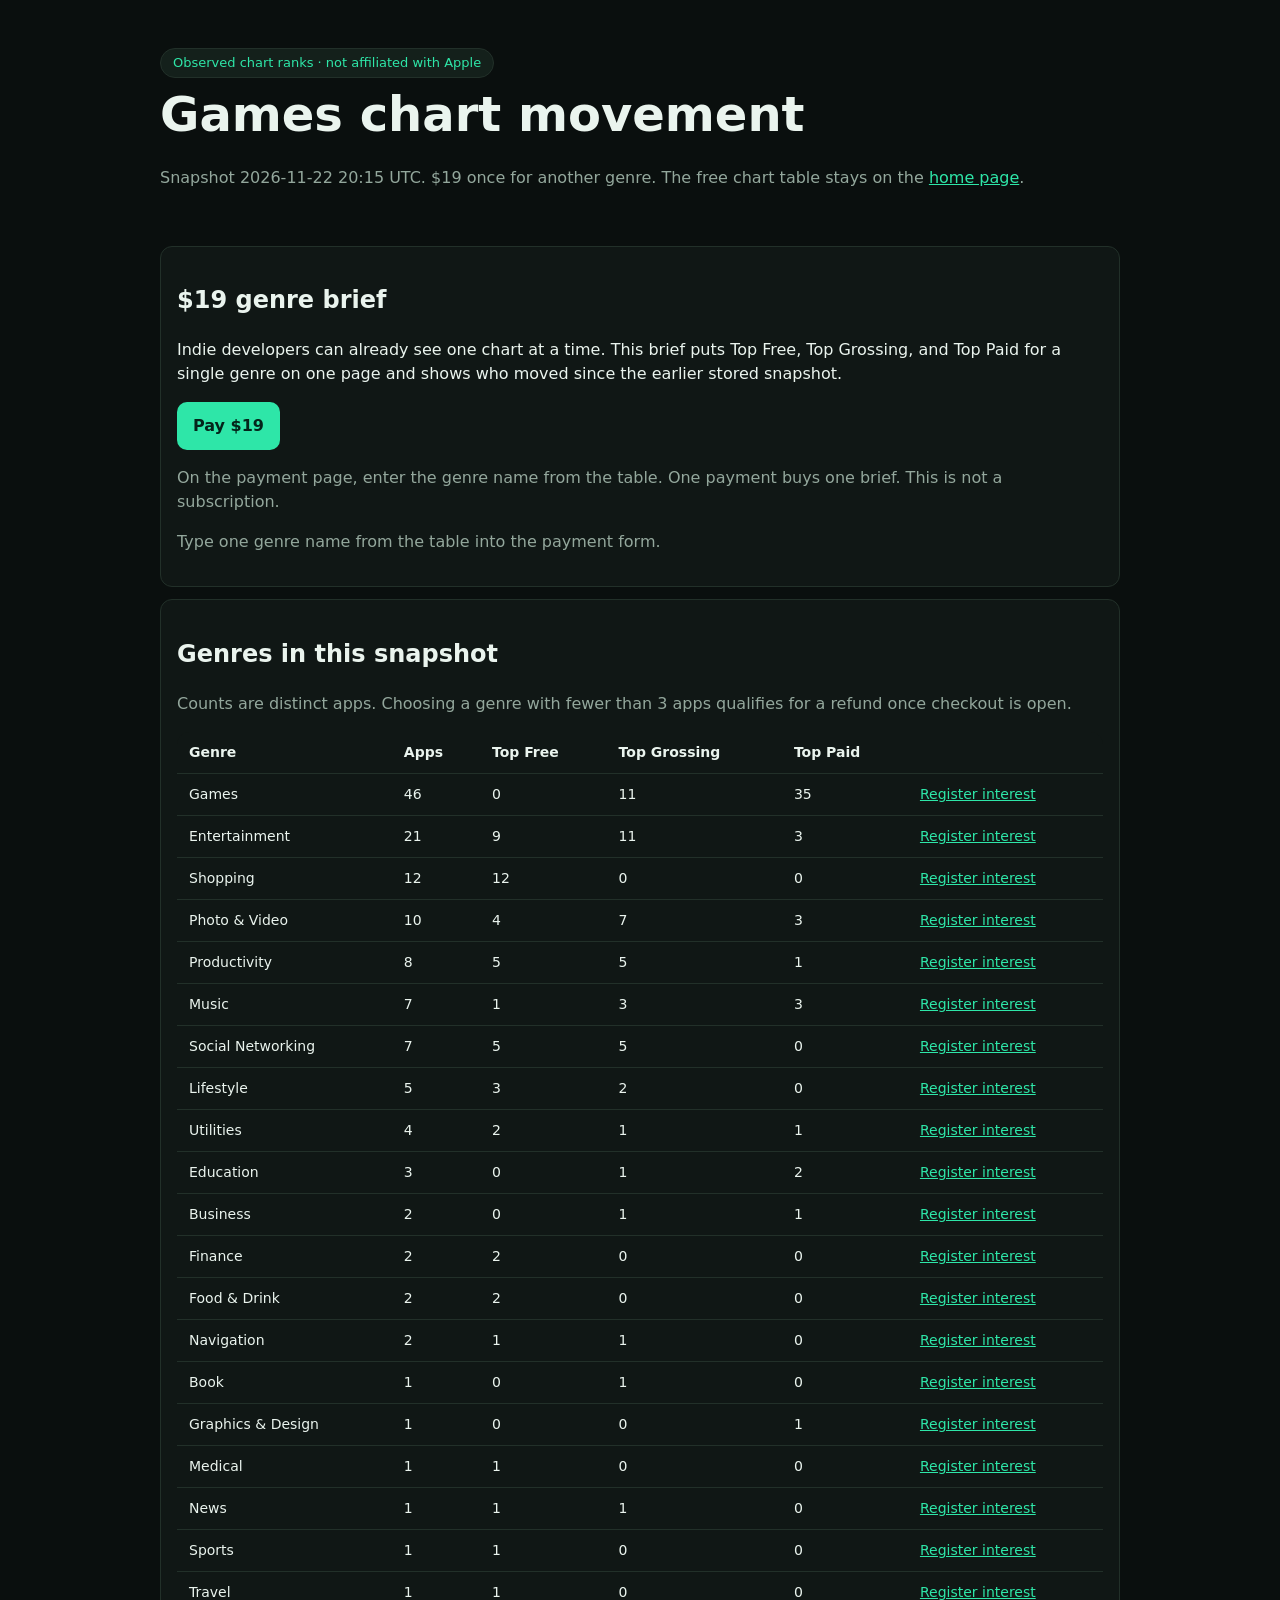
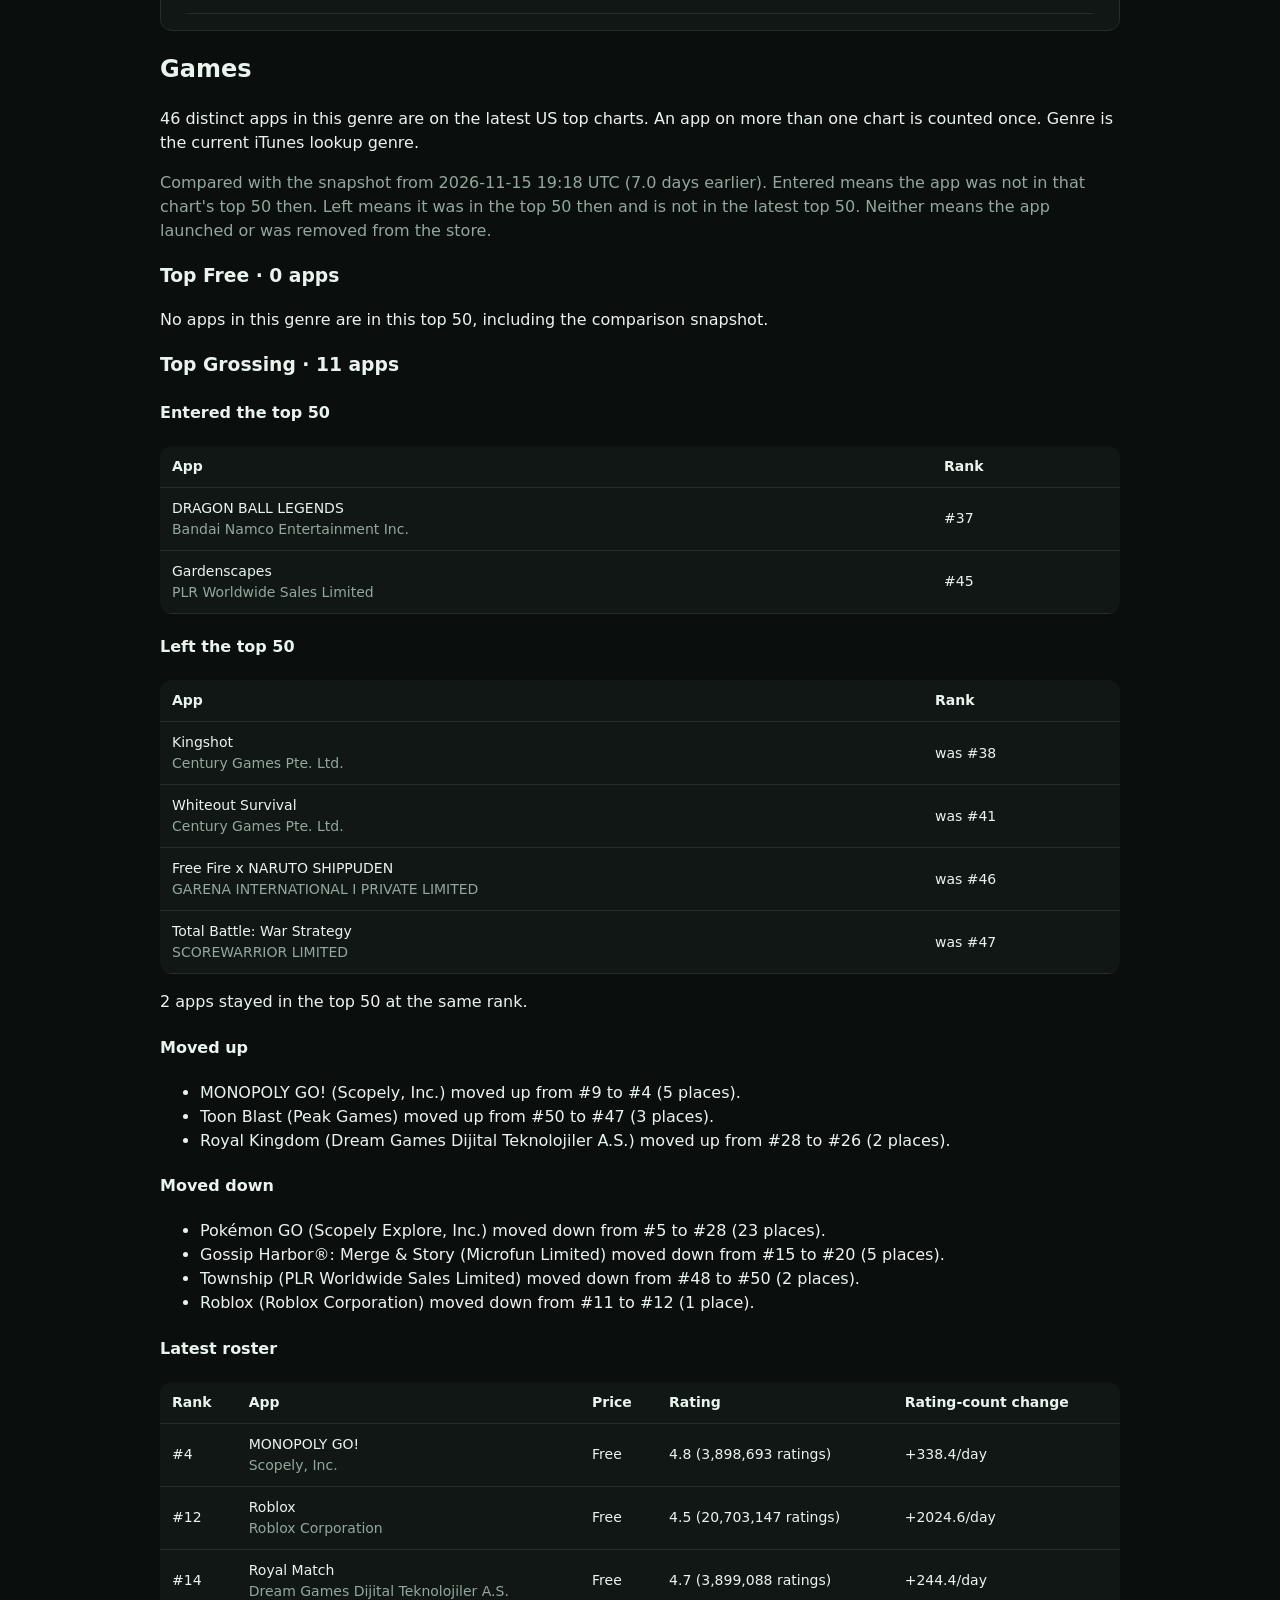
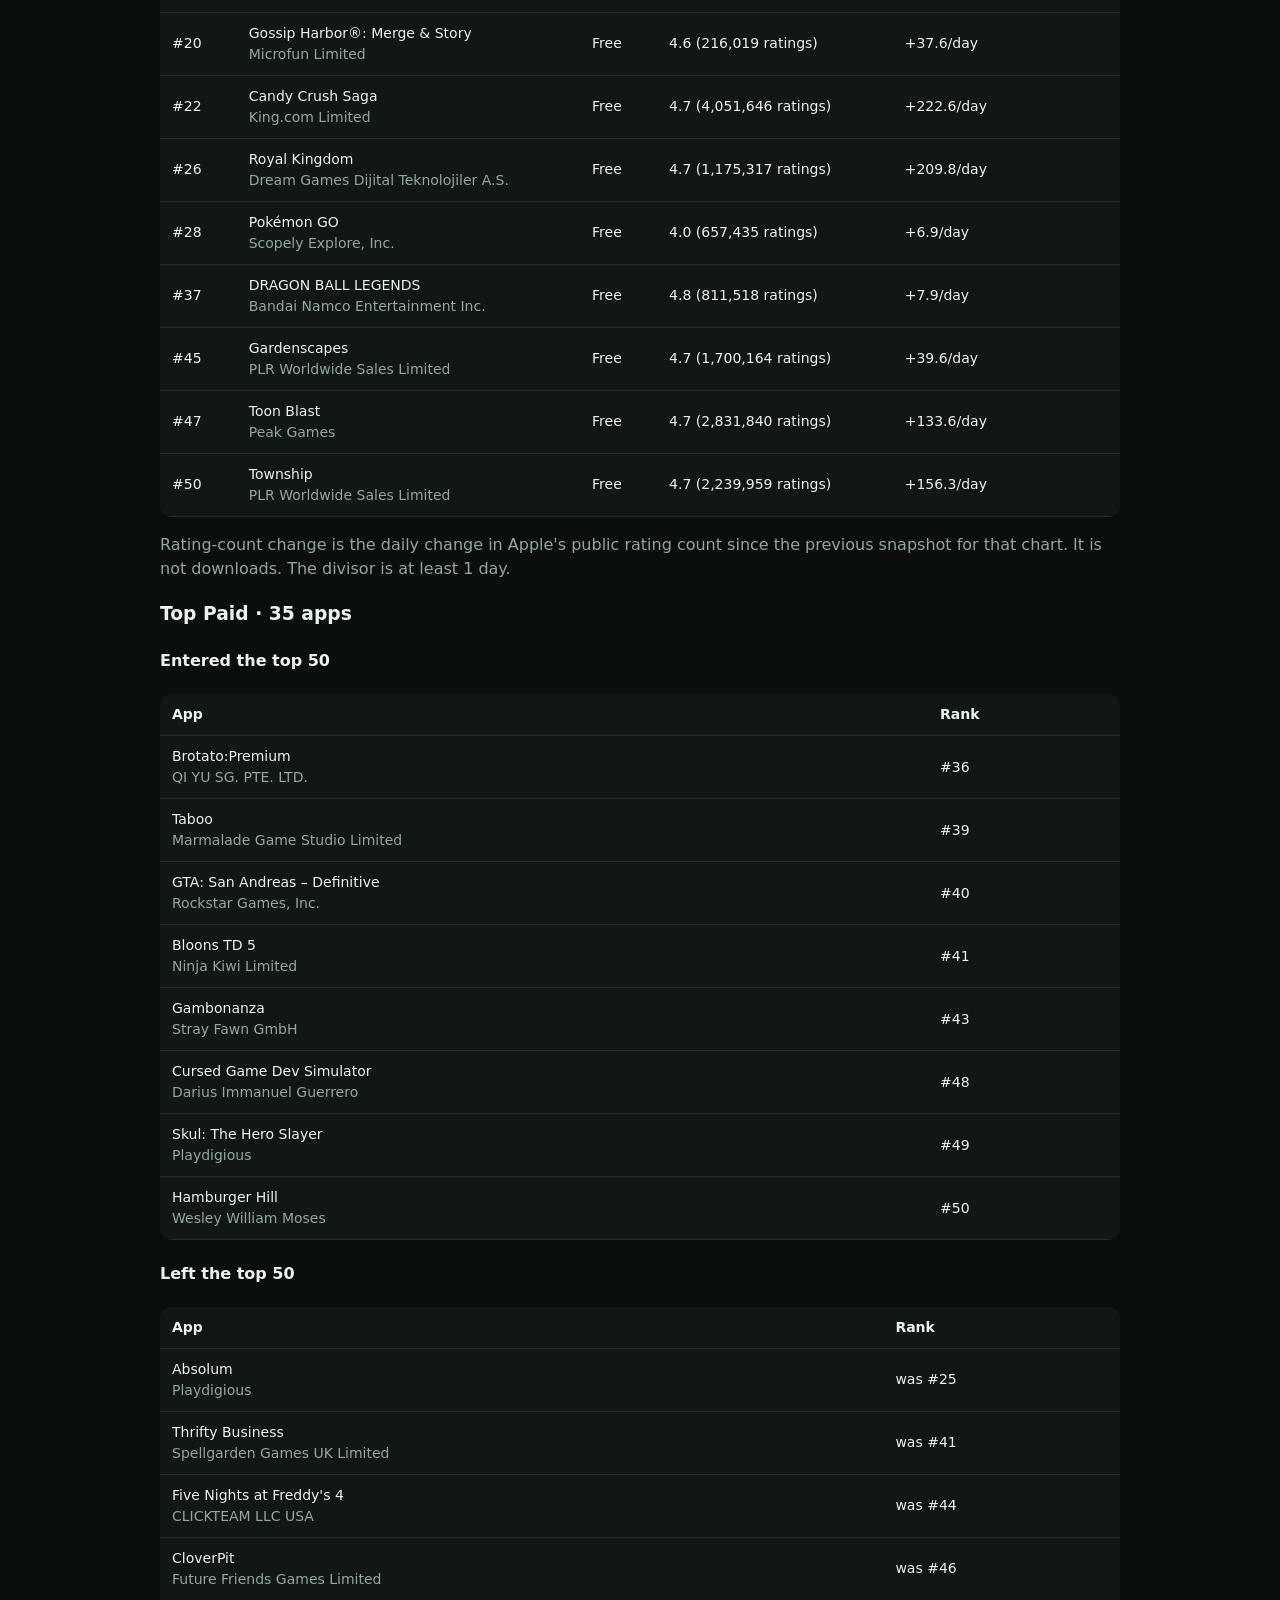
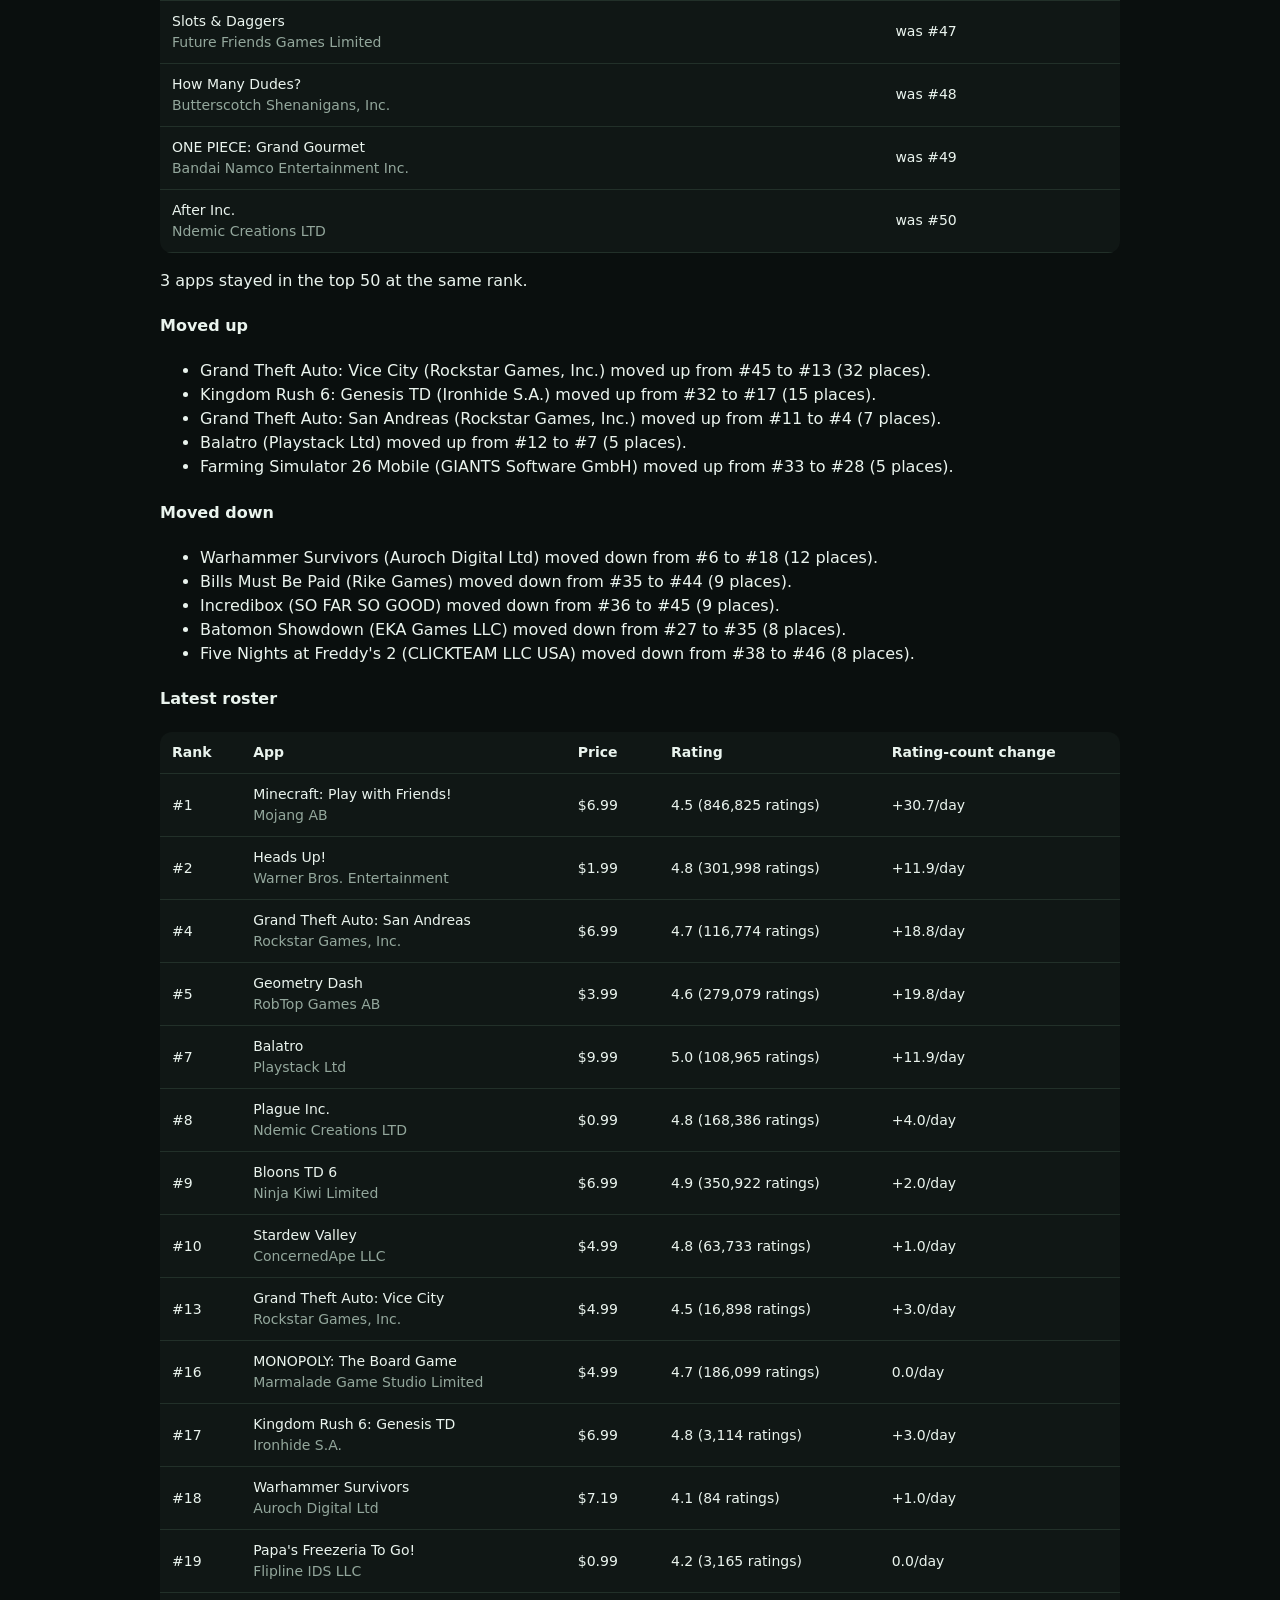
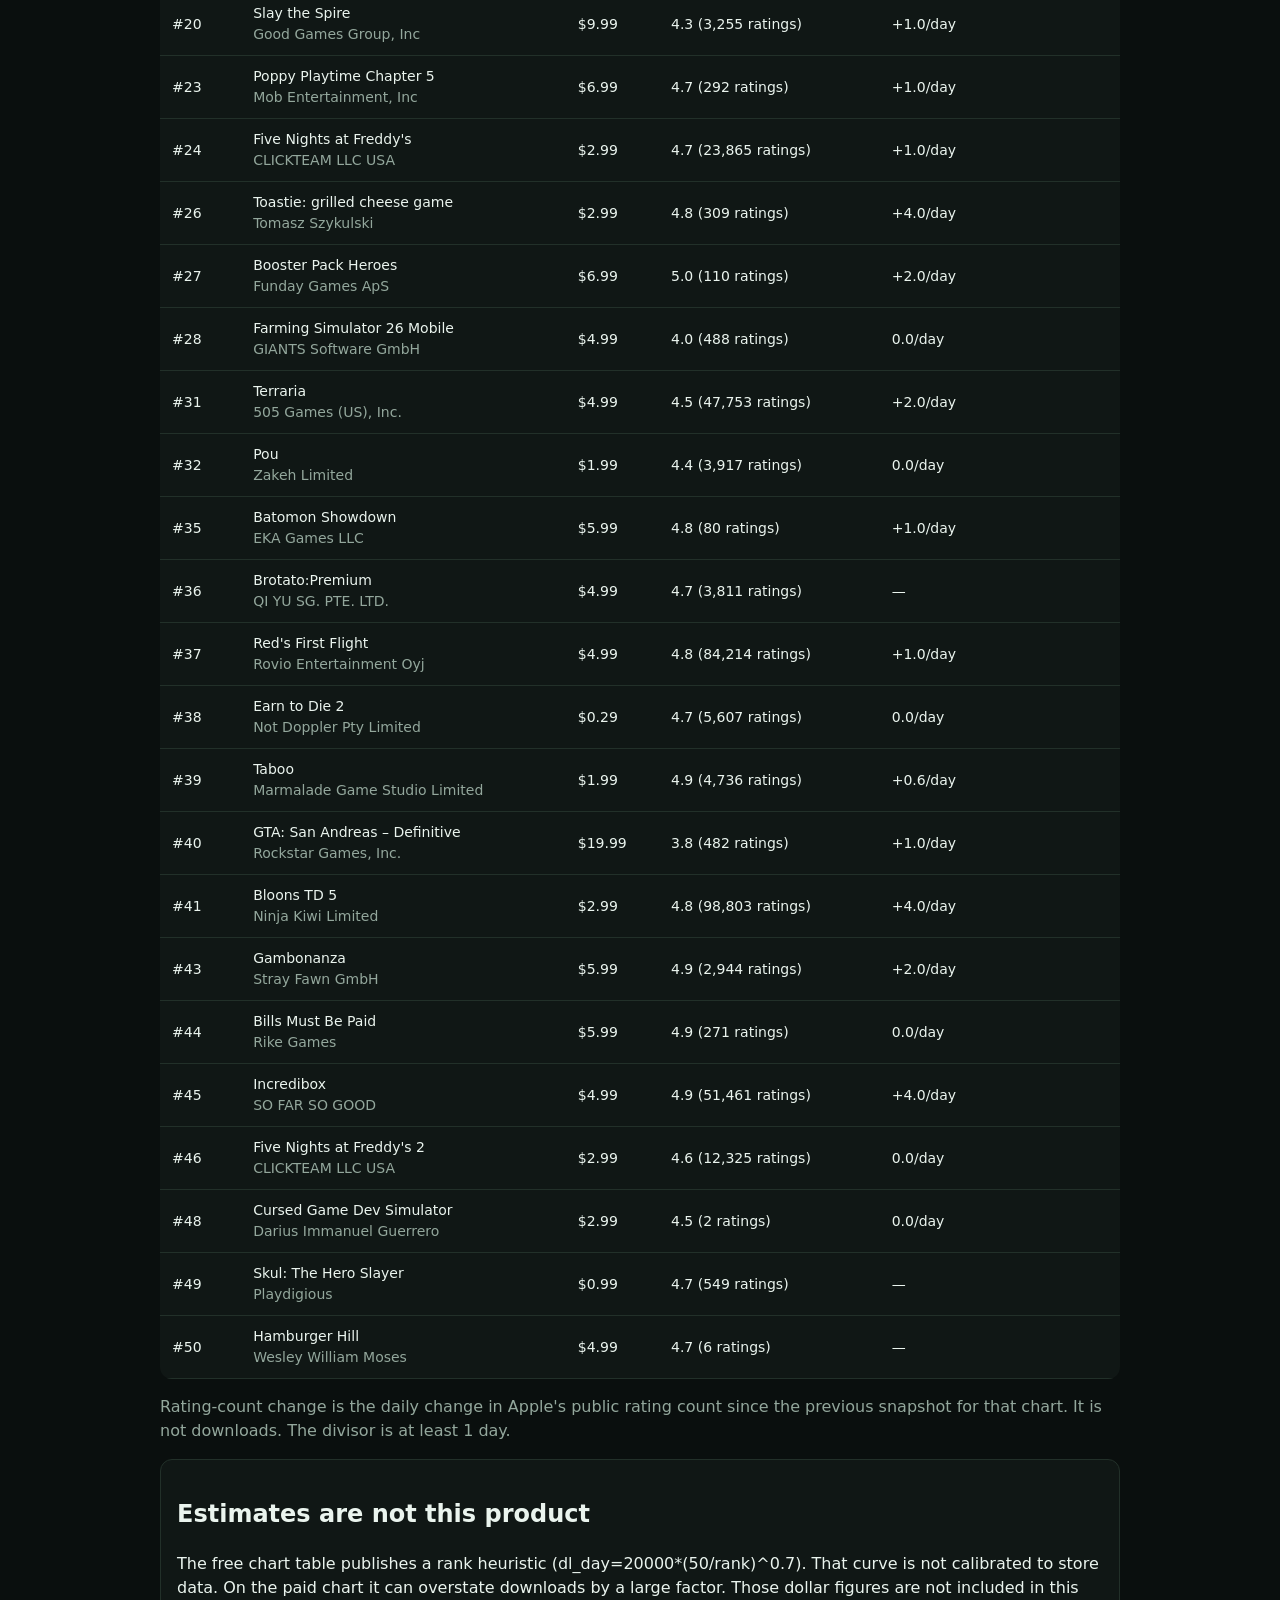
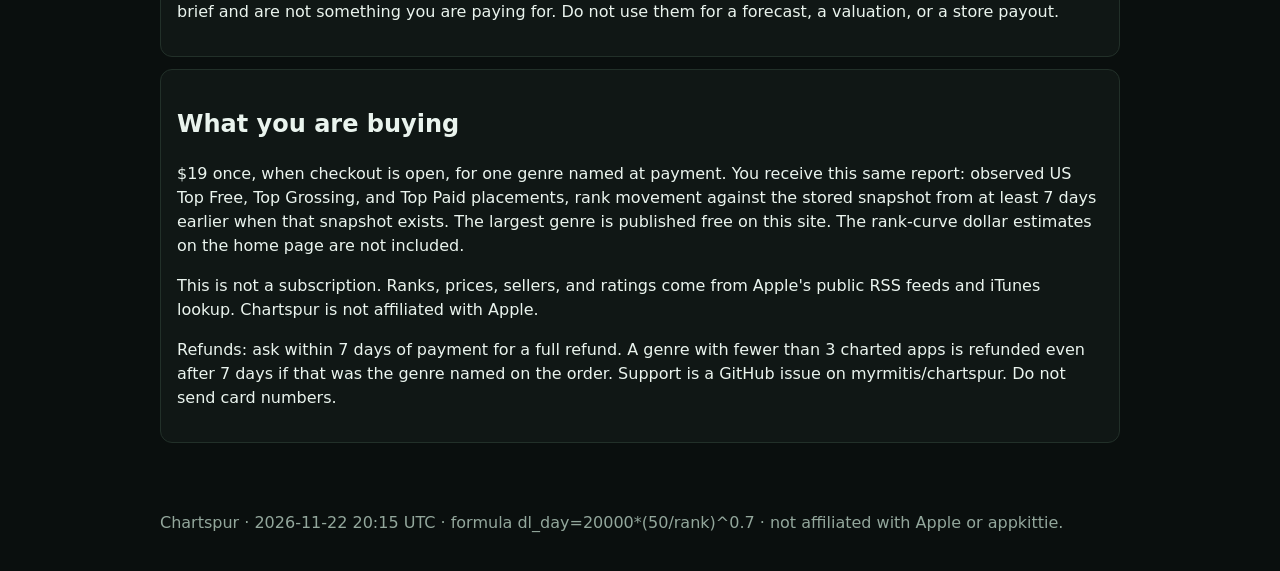
==== commit 6eb29bc8: "chore: refresh Apple chart estimates and genre brief" ====
--- a/brief.html
+++ b/brief.html
@@ -12,7 +12,7 @@
 <header class="hero">
   <span class="badge">Observed chart ranks · not affiliated with Apple</span>
   <h1>Games chart movement</h1>
-  <p class="mut">Snapshot 2026-11-21 20:00 UTC. $19 once for another genre. The free chart table stays on the <a href="./">home page</a>.</p>
+  <p class="mut">Snapshot 2026-11-22 20:15 UTC. $19 once for another genre. The free chart table stays on the <a href="./">home page</a>.</p>
 </header>
 <main>
 <section class="card" id="offer">
@@ -21,11 +21,11 @@
   <a class="btn" href="https://buy.stripe.com/dRm8wOeSCcpA17d9qFeME03" rel="noopener noreferrer">Pay $19</a><p class="mut">On the payment page, enter the genre name from the table. One payment buys one brief. This is not a subscription.</p>
   <p class="mut">Type one genre name from the table into the payment form.</p>
 </section>
-<section class="card" id="catalog"><h2>Genres in this snapshot</h2><p class="mut">Counts are distinct apps. Choosing a genre with fewer than 3 apps qualifies for a refund once checkout is open.</p><div class="tablewrap"><table><thead><tr><th>Genre</th><th>Apps</th><th>Top Free</th><th>Top Grossing</th><th>Top Paid</th><th></th></tr></thead><tbody><tr><td>Games</td><td>45</td><td>0</td><td>13</td><td>32</td><td><a href="https://github.com/myrmitis/chartspur/issues/new?template=genre-brief.yml&amp;title=Genre%20brief%20request%3A%20Games">Register interest</a></td></tr><tr><td>Entertainment</td><td>21</td><td>9</td><td>10</td><td>3</td><td><a href="https://github.com/myrmitis/chartspur/issues/new?template=genre-brief.yml&amp;title=Genre%20brief%20request%3A%20Entertainment">Register interest</a></td></tr><tr><td>Shopping</td><td>13</td><td>13</td><td>0</td><td>0</td><td><a href="https://github.com/myrmitis/chartspur/issues/new?template=genre-brief.yml&amp;title=Genre%20brief%20request%3A%20Shopping">Register interest</a></td></tr><tr><td>Photo &amp; Video</td><td>10</td><td>3</td><td>7</td><td>3</td><td><a href="https://github.com/myrmitis/chartspur/issues/new?template=genre-brief.yml&amp;title=Genre%20brief%20request%3A%20Photo%20%26%20Video">Register interest</a></td></tr><tr><td>Productivity</td><td>9</td><td>5</td><td>5</td><td>2</td><td><a href="https://github.com/myrmitis/chartspur/issues/new?template=genre-brief.yml&amp;title=Genre%20brief%20request%3A%20Productivity">Register interest</a></td></tr><tr><td>Social Networking</td><td>8</td><td>6</td><td>5</td><td>0</td><td><a href="https://github.com/myrmitis/chartspur/issues/new?template=genre-brief.yml&amp;title=Genre%20brief%20request%3A%20Social%20Networking">Register interest</a></td></tr><tr><td>Music</td><td>7</td><td>1</td><td>2</td><td>4</td><td><a href="https://github.com/myrmitis/chartspur/issues/new?template=genre-brief.yml&amp;title=Genre%20brief%20request%3A%20Music">Register interest</a></td></tr><tr><td>Finance</td><td>4</td><td>4</td><td>0</td><td>0</td><td><a href="https://github.com/myrmitis/chartspur/issues/new?template=genre-brief.yml&amp;title=Genre%20brief%20request%3A%20Finance">Register interest</a></td></tr><tr><td>Utilities</td><td>4</td><td>2</td><td>1</td><td>1</td><td><a href="https://github.com/myrmitis/chartspur/issues/new?template=genre-brief.yml&amp;title=Genre%20brief%20request%3A%20Utilities">Register interest</a></td></tr><tr><td>Business</td><td>3</td><td>0</td><td>1</td><td>2</td><td><a href="https://github.com/myrmitis/chartspur/issues/new?template=genre-brief.yml&amp;title=Genre%20brief%20request%3A%20Business">Register interest</a></td></tr><tr><td>Education</td><td>3</td><td>0</td><td>1</td><td>2</td><td><a href="https://github.com/myrmitis/chartspur/issues/new?template=genre-brief.yml&amp;title=Genre%20brief%20request%3A%20Education">Register interest</a></td></tr><tr><td>Lifestyle</td><td>3</td><td>2</td><td>1</td><td>0</td><td><a href="https://github.com/myrmitis/chartspur/issues/new?template=genre-brief.yml&amp;title=Genre%20brief%20request%3A%20Lifestyle">Register interest</a></td></tr><tr><td>Navigation</td><td>2</td><td>1</td><td>1</td><td>0</td><td><a href="https://github.com/myrmitis/chartspur/issues/new?template=genre-brief.yml&amp;title=Genre%20brief%20request%3A%20Navigation">Register interest</a></td></tr><tr><td>Book</td><td>1</td><td>0</td><td>1</td><td>0</td><td><a href="https://github.com/myrmitis/chartspur/issues/new?template=genre-brief.yml&amp;title=Genre%20brief%20request%3A%20Book">Register interest</a></td></tr><tr><td>Food &amp; Drink</td><td>1</td><td>1</td><td>0</td><td>0</td><td><a href="https://github.com/myrmitis/chartspur/issues/new?template=genre-brief.yml&amp;title=Genre%20brief%20request%3A%20Food%20%26%20Drink">Register interest</a></td></tr><tr><td>Graphics &amp; Design</td><td>1</td><td>0</td><td>0</td><td>1</td><td><a href="https://github.com/myrmitis/chartspur/issues/new?template=genre-brief.yml&amp;title=Genre%20brief%20request%3A%20Graphics%20%26%20Design">Register interest</a></td></tr><tr><td>Medical</td><td>1</td><td>1</td><td>0</td><td>0</td><td><a href="https://github.com/myrmitis/chartspur/issues/new?template=genre-brief.yml&amp;title=Genre%20brief%20request%3A%20Medical">Register interest</a></td></tr><tr><td>News</td><td>1</td><td>1</td><td>1</td><td>0</td><td><a href="https://github.com/myrmitis/chartspur/issues/new?template=genre-brief.yml&amp;title=Genre%20brief%20request%3A%20News">Register interest</a></td></tr><tr><td>Sports</td><td>1</td><td>0</td><td>1</td><td>0</td><td><a href="https://github.com/myrmitis/chartspur/issues/new?template=genre-brief.yml&amp;title=Genre%20brief%20request%3A%20Sports">Register interest</a></td></tr><tr><td>Travel</td><td>1</td><td>1</td><td>0</td><td>0</td><td><a href="https://github.com/myrmitis/chartspur/issues/new?template=genre-brief.yml&amp;title=Genre%20brief%20request%3A%20Travel">Register interest</a></td></tr></tbody></table></div></section>
-<section id="observed"><h2>Games</h2><p>45 distinct apps in this genre are on the latest US top charts. An app on more than one chart is counted once. Genre is the current iTunes lookup genre.</p><p class="mut">Compared with the snapshot from 2026-11-14 18:41 UTC (7.1 days earlier). Entered means the app was not in that chart's top 50 then. Left means it was in the top 50 then and is not in the latest top 50. Neither means the app launched or was removed from the store.</p><h3>Top Free · 0 apps</h3><p>No apps in this genre are in this top 50, including the comparison snapshot.</p><h3>Top Grossing · 13 apps</h3><h4>Entered the top 50</h4><div class="tablewrap"><table><thead><tr><th>App</th><th>Rank</th></tr></thead><tbody><tr><td>DRAGON BALL LEGENDS<br><span class="mut">Bandai Namco Entertainment Inc.</span></td><td>#29</td></tr><tr><td>Gardenscapes<br><span class="mut">PLR Worldwide Sales Limited</span></td><td>#49</td></tr><tr><td>Toon Blast<br><span class="mut">Peak Games</span></td><td>#50</td></tr></tbody></table></div><h4>Left the top 50</h4><div class="tablewrap"><table><thead><tr><th>App</th><th>Rank</th></tr></thead><tbody><tr><td>Total Battle: War Strategy<br><span class="mut">SCOREWARRIOR LIMITED</span></td><td>was #44</td></tr><tr><td>Call of Duty®: Mobile<br><span class="mut">Activision Publishing, Inc.</span></td><td>was #47</td></tr><tr><td>Free Fire x NARUTO SHIPPUDEN<br><span class="mut">GARENA INTERNATIONAL I PRIVATE LIMITED</span></td><td>was #48</td></tr></tbody></table></div><p>1 apps stayed in the top 50 at the same rank.</p><h4>Moved up</h4><ul><li>Royal Kingdom (Dream Games Dijital Teknolojiler A.S.) moved up from #29 to #26 (3 places).</li><li>Royal Match (Dream Games Dijital Teknolojiler A.S.) moved up from #15 to #13 (2 places).</li><li>Township (PLR Worldwide Sales Limited) moved up from #49 to #48 (1 place).</li></ul><h4>Moved down</h4><ul><li>Pokémon GO (Scopely Explore, Inc.) moved down from #10 to #32 (22 places).</li><li>Kingshot (Century Games Pte. Ltd.) moved down from #35 to #45 (10 places).</li><li>Gossip Harbor®: Merge &amp; Story (Microfun Limited) moved down from #13 to #20 (7 places).</li><li>Whiteout Survival (Century Games Pte. Ltd.) moved down from #39 to #44 (5 places).</li><li>Roblox (Roblox Corporation) moved down from #11 to #14 (3 places).</li></ul><h4>Latest roster</h4><div class="tablewrap"><table><thead><tr><th>Rank</th><th>App</th><th>Price</th><th>Rating</th><th>Rating-count change</th></tr></thead><tbody><tr><td>#9</td><td>MONOPOLY GO!<br><span class="mut">Scopely, Inc.</span></td><td>Free</td><td>4.8 (3,898,351 ratings)</td><td>+956.0/day</td></tr><tr><td>#13</td><td>Royal Match<br><span class="mut">Dream Games Dijital Teknolojiler A.S.</span></td><td>Free</td><td>4.7 (3,898,841 ratings)</td><td>+566.0/day</td></tr><tr><td>#14</td><td>Roblox<br><span class="mut">Roblox Corporation</span></td><td>Free</td><td>4.5 (20,701,101 ratings)</td><td>+6669.0/day</td></tr><tr><td>#20</td><td>Gossip Harbor®: Merge &amp; Story<br><span class="mut">Microfun Limited</span></td><td>Free</td><td>4.6 (215,981 ratings)</td><td>+145.0/day</td></tr><tr><td>#23</td><td>Candy Crush Saga<br><span class="mut">King.com Limited</span></td><td>Free</td><td>4.7 (4,051,421 ratings)</td><td>+648.0/day</td></tr><tr><td>#26</td><td>Royal Kingdom<br><span class="mut">Dream Games Dijital Teknolojiler A.S.</span></td><td>Free</td><td>4.7 (1,175,105 ratings)</td><td>+549.0/day</td></tr><tr><td>#29</td><td>DRAGON BALL LEGENDS<br><span class="mut">Bandai Namco Entertainment Inc.</span></td><td>Free</td><td>4.8 (811,510 ratings)</td><td>—</td></tr><tr><td>#32</td><td>Pokémon GO<br><span class="mut">Scopely Explore, Inc.</span></td><td>Free</td><td>4.0 (657,428 ratings)</td><td>+32.4/day</td></tr><tr><td>#44</td><td>Whiteout Survival<br><span class="mut">Century Games Pte. Ltd.</span></td><td>Free</td><td>4.6 (478,725 ratings)</td><td>+227.0/day</td></tr><tr><td>#45</td><td>Kingshot<br><span class="mut">Century Games Pte. Ltd.</span></td><td>Free</td><td>4.6 (239,043 ratings)</td><td>+149.0/day</td></tr><tr><td>#48</td><td>Township<br><span class="mut">PLR Worldwide Sales Limited</span></td><td>Free</td><td>4.7 (2,239,801 ratings)</td><td>+495.0/day</td></tr><tr><td>#49</td><td>Gardenscapes<br><span class="mut">PLR Worldwide Sales Limited</span></td><td>Free</td><td>4.7 (1,700,124 ratings)</td><td>+98.0/day</td></tr><tr><td>#50</td><td>Toon Blast<br><span class="mut">Peak Games</span></td><td>Free</td><td>4.7 (2,831,705 ratings)</td><td>+239.0/day</td></tr></tbody></table></div><p class="mut">Rating-count change is the daily change in Apple's public rating count since the previous snapshot for that chart. It is not downloads. The divisor is at least 1 day.</p><h3>Top Paid · 32 apps</h3><h4>Entered the top 50</h4><div class="tablewrap"><table><thead><tr><th>App</th><th>Rank</th></tr></thead><tbody><tr><td>Grand Theft Auto: Vice City<br><span class="mut">Rockstar Games, Inc.</span></td><td>#12</td></tr><tr><td>GTA: San Andreas – Definitive<br><span class="mut">Rockstar Games, Inc.</span></td><td>#38</td></tr><tr><td>Gambonanza<br><span class="mut">Stray Fawn GmbH</span></td><td>#42</td></tr><tr><td>Cursed Game Dev Simulator<br><span class="mut">Darius Immanuel Guerrero</span></td><td>#48</td></tr></tbody></table></div><h4>Left the top 50</h4><div class="tablewrap"><table><thead><tr><th>App</th><th>Rank</th></tr></thead><tbody><tr><td>Absolum<br><span class="mut">Playdigious</span></td><td>was #10</td></tr><tr><td>Thrifty Business<br><span class="mut">Spellgarden Games UK Limited</span></td><td>was #38</td></tr><tr><td>The House of Tesla<br><span class="mut">Blue Brain Games, s.r.o.</span></td><td>was #39</td></tr><tr><td>How Many Dudes?<br><span class="mut">Butterscotch Shenanigans, Inc.</span></td><td>was #44</td></tr><tr><td>A Fool's Errand<br><span class="mut">IORAMA AB</span></td><td>was #45</td></tr><tr><td>After Inc.<br><span class="mut">Ndemic Creations LTD</span></td><td>was #47</td></tr></tbody></table></div><p>3 apps stayed in the top 50 at the same rank.</p><h4>Moved up</h4><ul><li>Grand Theft Auto: San Andreas (Rockstar Games, Inc.) moved up from #18 to #4 (14 places).</li><li>Kingdom Rush 6: Genesis TD (Ironhide S.A.) moved up from #33 to #19 (14 places).</li><li>Farming Simulator 26 Mobile (GIANTS Software GmbH) moved up from #37 to #25 (12 places).</li><li>Toastie: grilled cheese game (Tomasz Szykulski) moved up from #26 to #20 (6 places).</li><li>Balatro (Playstack Ltd) moved up from #13 to #8 (5 places).</li></ul><h4>Moved down</h4><ul><li>Batomon Showdown (EKA Games LLC) moved down from #23 to #37 (14 places).</li><li>Red's First Flight (Rovio Entertainment Oyj) moved down from #32 to #45 (13 places).</li><li>Warhammer Survivors (Auroch Digital Ltd) moved down from #4 to #16 (12 places).</li><li>Incredibox (SO FAR SO GOOD) moved down from #35 to #46 (11 places).</li><li>Poppy Playtime Chapter 5 (Mob Entertainment, Inc) moved down from #14 to #24 (10 places).</li></ul><h4>Latest roster</h4><div class="tablewrap"><table><thead><tr><th>Rank</th><th>App</th><th>Price</th><th>Rating</th><th>Rating-count change</th></tr></thead><tbody><tr><td>#1</td><td>Minecraft: Play with Friends!<br><span class="mut">Mojang AB</span></td><td>$6.99</td><td>4.5 (846,794 ratings)</td><td>+83.0/day</td></tr><tr><td>#2</td><td>Heads Up!<br><span class="mut">Warner Bros. Entertainment</span></td><td>$1.99</td><td>4.8 (301,986 ratings)</td><td>+74.0/day</td></tr><tr><td>#4</td><td>Grand Theft Auto: San Andreas<br><span class="mut">Rockstar Games, Inc.</span></td><td>$6.99</td><td>4.7 (116,755 ratings)</td><td>+64.0/day</td></tr><tr><td>#5</td><td>Geometry Dash<br><span class="mut">RobTop Games AB</span></td><td>$3.99</td><td>4.6 (279,059 ratings)</td><td>+70.0/day</td></tr><tr><td>#7</td><td>Bloons TD 6<br><span class="mut">Ninja Kiwi Limited</span></td><td>$6.99</td><td>4.9 (350,920 ratings)</td><td>+25.0/day</td></tr><tr><td>#8</td><td>Balatro<br><span class="mut">Playstack Ltd</span></td><td>$9.99</td><td>5.0 (108,953 ratings)</td><td>+18.0/day</td></tr><tr><td>#9</td><td>Plague Inc.<br><span class="mut">Ndemic Creations LTD</span></td><td>$0.99</td><td>4.8 (168,382 ratings)</td><td>+11.0/day</td></tr><tr><td>#10</td><td>Stardew Valley<br><span class="mut">ConcernedApe LLC</span></td><td>$4.99</td><td>4.8 (63,732 ratings)</td><td>+2.0/day</td></tr><tr><td>#12</td><td>Grand Theft Auto: Vice City<br><span class="mut">Rockstar Games, Inc.</span></td><td>$4.99</td><td>4.5 (16,895 ratings)</td><td>+4.0/day</td></tr><tr><td>#16</td><td>Warhammer Survivors<br><span class="mut">Auroch Digital Ltd</span></td><td>$7.19</td><td>4.1 (83 ratings)</td><td>+1.0/day</td></tr><tr><td>#17</td><td>Papa's Freezeria To Go!<br><span class="mut">Flipline IDS LLC</span></td><td>$0.99</td><td>4.2 (3,165 ratings)</td><td>0.0/day</td></tr><tr><td>#18</td><td>MONOPOLY: The Board Game<br><span class="mut">Marmalade Game Studio Limited</span></td><td>$4.99</td><td>4.7 (186,099 ratings)</td><td>+10.0/day</td></tr><tr><td>#19</td><td>Kingdom Rush 6: Genesis TD<br><span class="mut">Ironhide S.A.</span></td><td>$6.99</td><td>4.8 (3,111 ratings)</td><td>+19.0/day</td></tr><tr><td>#20</td><td>Toastie: grilled cheese game<br><span class="mut">Tomasz Szykulski</span></td><td>$2.99</td><td>4.8 (305 ratings)</td><td>+15.0/day</td></tr><tr><td>#24</td><td>Poppy Playtime Chapter 5<br><span class="mut">Mob Entertainment, Inc</span></td><td>$6.99</td><td>4.7 (291 ratings)</td><td>+10.0/day</td></tr><tr><td>#25</td><td>Farming Simulator 26 Mobile<br><span class="mut">GIANTS Software GmbH</span></td><td>$4.99</td><td>4.0 (488 ratings)</td><td>+5.0/day</td></tr><tr><td>#26</td><td>Slay the Spire<br><span class="mut">Good Games Group, Inc</span></td><td>$9.99</td><td>4.3 (3,254 ratings)</td><td>+2.0/day</td></tr><tr><td>#29</td><td>Terraria<br><span class="mut">505 Games (US), Inc.</span></td><td>$4.99</td><td>4.5 (47,751 ratings)</td><td>+2.0/day</td></tr><tr><td>#30</td><td>Five Nights at Freddy's<br><span class="mut">CLICKTEAM LLC USA</span></td><td>$2.99</td><td>4.7 (23,864 ratings)</td><td>+2.0/day</td></tr><tr><td>#31</td><td>Booster Pack Heroes<br><span class="mut">Funday Games ApS</span></td><td>$6.99</td><td>5.0 (108 ratings)</td><td>+4.0/day</td></tr><tr><td>#32</td><td>Pou<br><span class="mut">Zakeh Limited</span></td><td>$1.99</td><td>4.4 (3,917 ratings)</td><td>0.0/day</td></tr><tr><td>#37</td><td>Batomon Showdown<br><span class="mut">EKA Games LLC</span></td><td>$5.99</td><td>4.8 (79 ratings)</td><td>0.0/day</td></tr><tr><td>#38</td><td>GTA: San Andreas – Definitive<br><span class="mut">Rockstar Games, Inc.</span></td><td>$19.99</td><td>3.8 (481 ratings)</td><td>0.0/day</td></tr><tr><td>#39</td><td>Bills Must Be Paid<br><span class="mut">Rike Games</span></td><td>$5.99</td><td>4.9 (271 ratings)</td><td>+3.0/day</td></tr><tr><td>#40</td><td>CloverPit<br><span class="mut">Future Friends Games Limited</span></td><td>$6.99</td><td>4.9 (6,480 ratings)</td><td>+6.0/day</td></tr><tr><td>#41</td><td>Earn to Die 2<br><span class="mut">Not Doppler Pty Limited</span></td><td>$0.29</td><td>4.7 (5,607 ratings)</td><td>0.0/day</td></tr><tr><td>#42</td><td>Gambonanza<br><span class="mut">Stray Fawn GmbH</span></td><td>$5.99</td><td>4.9 (2,942 ratings)</td><td>+3.0/day</td></tr><tr><td>#43</td><td>Bloons TD 5<br><span class="mut">Ninja Kiwi Limited</span></td><td>$2.99</td><td>4.8 (98,799 ratings)</td><td>+5.0/day</td></tr><tr><td>#45</td><td>Red's First Flight<br><span class="mut">Rovio Entertainment Oyj</span></td><td>$4.99</td><td>4.8 (84,213 ratings)</td><td>+27.0/day</td></tr><tr><td>#46</td><td>Incredibox<br><span class="mut">SO FAR SO GOOD</span></td><td>$4.99</td><td>4.9 (51,457 ratings)</td><td>+7.0/day</td></tr><tr><td>#47</td><td>Five Nights at Freddy's 2<br><span class="mut">CLICKTEAM LLC USA</span></td><td>$2.99</td><td>4.6 (12,325 ratings)</td><td>0.0/day</td></tr><tr><td>#48</td><td>Cursed Game Dev Simulator<br><span class="mut">Darius Immanuel Guerrero</span></td><td>$2.99</td><td>4.5 (2 ratings)</td><td>—</td></tr></tbody></table></div><p class="mut">Rating-count change is the daily change in Apple's public rating count since the previous snapshot for that chart. It is not downloads. The divisor is at least 1 day.</p></section><section class="card" id="heuristic"><h2>Estimates are not this product</h2><p>The free chart table publishes a rank heuristic (dl_day=20000*(50/rank)^0.7). That curve is not calibrated to store data. On the paid chart it can overstate downloads by a large factor. Those dollar figures are not included in this brief and are not something you are paying for. Do not use them for a forecast, a valuation, or a store payout.</p></section>
+<section class="card" id="catalog"><h2>Genres in this snapshot</h2><p class="mut">Counts are distinct apps. Choosing a genre with fewer than 3 apps qualifies for a refund once checkout is open.</p><div class="tablewrap"><table><thead><tr><th>Genre</th><th>Apps</th><th>Top Free</th><th>Top Grossing</th><th>Top Paid</th><th></th></tr></thead><tbody><tr><td>Games</td><td>46</td><td>0</td><td>11</td><td>35</td><td><a href="https://github.com/myrmitis/chartspur/issues/new?template=genre-brief.yml&amp;title=Genre%20brief%20request%3A%20Games">Register interest</a></td></tr><tr><td>Entertainment</td><td>21</td><td>9</td><td>11</td><td>3</td><td><a href="https://github.com/myrmitis/chartspur/issues/new?template=genre-brief.yml&amp;title=Genre%20brief%20request%3A%20Entertainment">Register interest</a></td></tr><tr><td>Shopping</td><td>12</td><td>12</td><td>0</td><td>0</td><td><a href="https://github.com/myrmitis/chartspur/issues/new?template=genre-brief.yml&amp;title=Genre%20brief%20request%3A%20Shopping">Register interest</a></td></tr><tr><td>Photo &amp; Video</td><td>10</td><td>4</td><td>7</td><td>3</td><td><a href="https://github.com/myrmitis/chartspur/issues/new?template=genre-brief.yml&amp;title=Genre%20brief%20request%3A%20Photo%20%26%20Video">Register interest</a></td></tr><tr><td>Productivity</td><td>8</td><td>5</td><td>5</td><td>1</td><td><a href="https://github.com/myrmitis/chartspur/issues/new?template=genre-brief.yml&amp;title=Genre%20brief%20request%3A%20Productivity">Register interest</a></td></tr><tr><td>Music</td><td>7</td><td>1</td><td>3</td><td>3</td><td><a href="https://github.com/myrmitis/chartspur/issues/new?template=genre-brief.yml&amp;title=Genre%20brief%20request%3A%20Music">Register interest</a></td></tr><tr><td>Social Networking</td><td>7</td><td>5</td><td>5</td><td>0</td><td><a href="https://github.com/myrmitis/chartspur/issues/new?template=genre-brief.yml&amp;title=Genre%20brief%20request%3A%20Social%20Networking">Register interest</a></td></tr><tr><td>Lifestyle</td><td>5</td><td>3</td><td>2</td><td>0</td><td><a href="https://github.com/myrmitis/chartspur/issues/new?template=genre-brief.yml&amp;title=Genre%20brief%20request%3A%20Lifestyle">Register interest</a></td></tr><tr><td>Utilities</td><td>4</td><td>2</td><td>1</td><td>1</td><td><a href="https://github.com/myrmitis/chartspur/issues/new?template=genre-brief.yml&amp;title=Genre%20brief%20request%3A%20Utilities">Register interest</a></td></tr><tr><td>Education</td><td>3</td><td>0</td><td>1</td><td>2</td><td><a href="https://github.com/myrmitis/chartspur/issues/new?template=genre-brief.yml&amp;title=Genre%20brief%20request%3A%20Education">Register interest</a></td></tr><tr><td>Business</td><td>2</td><td>0</td><td>1</td><td>1</td><td><a href="https://github.com/myrmitis/chartspur/issues/new?template=genre-brief.yml&amp;title=Genre%20brief%20request%3A%20Business">Register interest</a></td></tr><tr><td>Finance</td><td>2</td><td>2</td><td>0</td><td>0</td><td><a href="https://github.com/myrmitis/chartspur/issues/new?template=genre-brief.yml&amp;title=Genre%20brief%20request%3A%20Finance">Register interest</a></td></tr><tr><td>Food &amp; Drink</td><td>2</td><td>2</td><td>0</td><td>0</td><td><a href="https://github.com/myrmitis/chartspur/issues/new?template=genre-brief.yml&amp;title=Genre%20brief%20request%3A%20Food%20%26%20Drink">Register interest</a></td></tr><tr><td>Navigation</td><td>2</td><td>1</td><td>1</td><td>0</td><td><a href="https://github.com/myrmitis/chartspur/issues/new?template=genre-brief.yml&amp;title=Genre%20brief%20request%3A%20Navigation">Register interest</a></td></tr><tr><td>Book</td><td>1</td><td>0</td><td>1</td><td>0</td><td><a href="https://github.com/myrmitis/chartspur/issues/new?template=genre-brief.yml&amp;title=Genre%20brief%20request%3A%20Book">Register interest</a></td></tr><tr><td>Graphics &amp; Design</td><td>1</td><td>0</td><td>0</td><td>1</td><td><a href="https://github.com/myrmitis/chartspur/issues/new?template=genre-brief.yml&amp;title=Genre%20brief%20request%3A%20Graphics%20%26%20Design">Register interest</a></td></tr><tr><td>Medical</td><td>1</td><td>1</td><td>0</td><td>0</td><td><a href="https://github.com/myrmitis/chartspur/issues/new?template=genre-brief.yml&amp;title=Genre%20brief%20request%3A%20Medical">Register interest</a></td></tr><tr><td>News</td><td>1</td><td>1</td><td>1</td><td>0</td><td><a href="https://github.com/myrmitis/chartspur/issues/new?template=genre-brief.yml&amp;title=Genre%20brief%20request%3A%20News">Register interest</a></td></tr><tr><td>Sports</td><td>1</td><td>1</td><td>0</td><td>0</td><td><a href="https://github.com/myrmitis/chartspur/issues/new?template=genre-brief.yml&amp;title=Genre%20brief%20request%3A%20Sports">Register interest</a></td></tr><tr><td>Travel</td><td>1</td><td>1</td><td>0</td><td>0</td><td><a href="https://github.com/myrmitis/chartspur/issues/new?template=genre-brief.yml&amp;title=Genre%20brief%20request%3A%20Travel">Register interest</a></td></tr></tbody></table></div></section>
+<section id="observed"><h2>Games</h2><p>46 distinct apps in this genre are on the latest US top charts. An app on more than one chart is counted once. Genre is the current iTunes lookup genre.</p><p class="mut">Compared with the snapshot from 2026-11-15 19:18 UTC (7.0 days earlier). Entered means the app was not in that chart's top 50 then. Left means it was in the top 50 then and is not in the latest top 50. Neither means the app launched or was removed from the store.</p><h3>Top Free · 0 apps</h3><p>No apps in this genre are in this top 50, including the comparison snapshot.</p><h3>Top Grossing · 11 apps</h3><h4>Entered the top 50</h4><div class="tablewrap"><table><thead><tr><th>App</th><th>Rank</th></tr></thead><tbody><tr><td>DRAGON BALL LEGENDS<br><span class="mut">Bandai Namco Entertainment Inc.</span></td><td>#37</td></tr><tr><td>Gardenscapes<br><span class="mut">PLR Worldwide Sales Limited</span></td><td>#45</td></tr></tbody></table></div><h4>Left the top 50</h4><div class="tablewrap"><table><thead><tr><th>App</th><th>Rank</th></tr></thead><tbody><tr><td>Kingshot<br><span class="mut">Century Games Pte. Ltd.</span></td><td>was #38</td></tr><tr><td>Whiteout Survival<br><span class="mut">Century Games Pte. Ltd.</span></td><td>was #41</td></tr><tr><td>Free Fire x NARUTO SHIPPUDEN<br><span class="mut">GARENA INTERNATIONAL I PRIVATE LIMITED</span></td><td>was #46</td></tr><tr><td>Total Battle: War Strategy<br><span class="mut">SCOREWARRIOR LIMITED</span></td><td>was #47</td></tr></tbody></table></div><p>2 apps stayed in the top 50 at the same rank.</p><h4>Moved up</h4><ul><li>MONOPOLY GO! (Scopely, Inc.) moved up from #9 to #4 (5 places).</li><li>Toon Blast (Peak Games) moved up from #50 to #47 (3 places).</li><li>Royal Kingdom (Dream Games Dijital Teknolojiler A.S.) moved up from #28 to #26 (2 places).</li></ul><h4>Moved down</h4><ul><li>Pokémon GO (Scopely Explore, Inc.) moved down from #5 to #28 (23 places).</li><li>Gossip Harbor®: Merge &amp; Story (Microfun Limited) moved down from #15 to #20 (5 places).</li><li>Township (PLR Worldwide Sales Limited) moved down from #48 to #50 (2 places).</li><li>Roblox (Roblox Corporation) moved down from #11 to #12 (1 place).</li></ul><h4>Latest roster</h4><div class="tablewrap"><table><thead><tr><th>Rank</th><th>App</th><th>Price</th><th>Rating</th><th>Rating-count change</th></tr></thead><tbody><tr><td>#4</td><td>MONOPOLY GO!<br><span class="mut">Scopely, Inc.</span></td><td>Free</td><td>4.8 (3,898,693 ratings)</td><td>+338.4/day</td></tr><tr><td>#12</td><td>Roblox<br><span class="mut">Roblox Corporation</span></td><td>Free</td><td>4.5 (20,703,147 ratings)</td><td>+2024.6/day</td></tr><tr><td>#14</td><td>Royal Match<br><span class="mut">Dream Games Dijital Teknolojiler A.S.</span></td><td>Free</td><td>4.7 (3,899,088 ratings)</td><td>+244.4/day</td></tr><tr><td>#20</td><td>Gossip Harbor®: Merge &amp; Story<br><span class="mut">Microfun Limited</span></td><td>Free</td><td>4.6 (216,019 ratings)</td><td>+37.6/day</td></tr><tr><td>#22</td><td>Candy Crush Saga<br><span class="mut">King.com Limited</span></td><td>Free</td><td>4.7 (4,051,646 ratings)</td><td>+222.6/day</td></tr><tr><td>#26</td><td>Royal Kingdom<br><span class="mut">Dream Games Dijital Teknolojiler A.S.</span></td><td>Free</td><td>4.7 (1,175,317 ratings)</td><td>+209.8/day</td></tr><tr><td>#28</td><td>Pokémon GO<br><span class="mut">Scopely Explore, Inc.</span></td><td>Free</td><td>4.0 (657,435 ratings)</td><td>+6.9/day</td></tr><tr><td>#37</td><td>DRAGON BALL LEGENDS<br><span class="mut">Bandai Namco Entertainment Inc.</span></td><td>Free</td><td>4.8 (811,518 ratings)</td><td>+7.9/day</td></tr><tr><td>#45</td><td>Gardenscapes<br><span class="mut">PLR Worldwide Sales Limited</span></td><td>Free</td><td>4.7 (1,700,164 ratings)</td><td>+39.6/day</td></tr><tr><td>#47</td><td>Toon Blast<br><span class="mut">Peak Games</span></td><td>Free</td><td>4.7 (2,831,840 ratings)</td><td>+133.6/day</td></tr><tr><td>#50</td><td>Township<br><span class="mut">PLR Worldwide Sales Limited</span></td><td>Free</td><td>4.7 (2,239,959 ratings)</td><td>+156.3/day</td></tr></tbody></table></div><p class="mut">Rating-count change is the daily change in Apple's public rating count since the previous snapshot for that chart. It is not downloads. The divisor is at least 1 day.</p><h3>Top Paid · 35 apps</h3><h4>Entered the top 50</h4><div class="tablewrap"><table><thead><tr><th>App</th><th>Rank</th></tr></thead><tbody><tr><td>Brotato:Premium<br><span class="mut">QI YU SG. PTE. LTD.</span></td><td>#36</td></tr><tr><td>Taboo<br><span class="mut">Marmalade Game Studio Limited</span></td><td>#39</td></tr><tr><td>GTA: San Andreas – Definitive<br><span class="mut">Rockstar Games, Inc.</span></td><td>#40</td></tr><tr><td>Bloons TD 5<br><span class="mut">Ninja Kiwi Limited</span></td><td>#41</td></tr><tr><td>Gambonanza<br><span class="mut">Stray Fawn GmbH</span></td><td>#43</td></tr><tr><td>Cursed Game Dev Simulator<br><span class="mut">Darius Immanuel Guerrero</span></td><td>#48</td></tr><tr><td>Skul: The Hero Slayer<br><span class="mut">Playdigious</span></td><td>#49</td></tr><tr><td>Hamburger Hill<br><span class="mut">Wesley William Moses</span></td><td>#50</td></tr></tbody></table></div><h4>Left the top 50</h4><div class="tablewrap"><table><thead><tr><th>App</th><th>Rank</th></tr></thead><tbody><tr><td>Absolum<br><span class="mut">Playdigious</span></td><td>was #25</td></tr><tr><td>Thrifty Business<br><span class="mut">Spellgarden Games UK Limited</span></td><td>was #41</td></tr><tr><td>Five Nights at Freddy's 4<br><span class="mut">CLICKTEAM LLC USA</span></td><td>was #44</td></tr><tr><td>CloverPit<br><span class="mut">Future Friends Games Limited</span></td><td>was #46</td></tr><tr><td>Slots &amp; Daggers<br><span class="mut">Future Friends Games Limited</span></td><td>was #47</td></tr><tr><td>How Many Dudes?<br><span class="mut">Butterscotch Shenanigans, Inc.</span></td><td>was #48</td></tr><tr><td>ONE PIECE: Grand Gourmet<br><span class="mut">Bandai Namco Entertainment Inc.</span></td><td>was #49</td></tr><tr><td>After Inc.<br><span class="mut">Ndemic Creations LTD</span></td><td>was #50</td></tr></tbody></table></div><p>3 apps stayed in the top 50 at the same rank.</p><h4>Moved up</h4><ul><li>Grand Theft Auto: Vice City (Rockstar Games, Inc.) moved up from #45 to #13 (32 places).</li><li>Kingdom Rush 6: Genesis TD (Ironhide S.A.) moved up from #32 to #17 (15 places).</li><li>Grand Theft Auto: San Andreas (Rockstar Games, Inc.) moved up from #11 to #4 (7 places).</li><li>Balatro (Playstack Ltd) moved up from #12 to #7 (5 places).</li><li>Farming Simulator 26 Mobile (GIANTS Software GmbH) moved up from #33 to #28 (5 places).</li></ul><h4>Moved down</h4><ul><li>Warhammer Survivors (Auroch Digital Ltd) moved down from #6 to #18 (12 places).</li><li>Bills Must Be Paid (Rike Games) moved down from #35 to #44 (9 places).</li><li>Incredibox (SO FAR SO GOOD) moved down from #36 to #45 (9 places).</li><li>Batomon Showdown (EKA Games LLC) moved down from #27 to #35 (8 places).</li><li>Five Nights at Freddy's 2 (CLICKTEAM LLC USA) moved down from #38 to #46 (8 places).</li></ul><h4>Latest roster</h4><div class="tablewrap"><table><thead><tr><th>Rank</th><th>App</th><th>Price</th><th>Rating</th><th>Rating-count change</th></tr></thead><tbody><tr><td>#1</td><td>Minecraft: Play with Friends!<br><span class="mut">Mojang AB</span></td><td>$6.99</td><td>4.5 (846,825 ratings)</td><td>+30.7/day</td></tr><tr><td>#2</td><td>Heads Up!<br><span class="mut">Warner Bros. Entertainment</span></td><td>$1.99</td><td>4.8 (301,998 ratings)</td><td>+11.9/day</td></tr><tr><td>#4</td><td>Grand Theft Auto: San Andreas<br><span class="mut">Rockstar Games, Inc.</span></td><td>$6.99</td><td>4.7 (116,774 ratings)</td><td>+18.8/day</td></tr><tr><td>#5</td><td>Geometry Dash<br><span class="mut">RobTop Games AB</span></td><td>$3.99</td><td>4.6 (279,079 ratings)</td><td>+19.8/day</td></tr><tr><td>#7</td><td>Balatro<br><span class="mut">Playstack Ltd</span></td><td>$9.99</td><td>5.0 (108,965 ratings)</td><td>+11.9/day</td></tr><tr><td>#8</td><td>Plague Inc.<br><span class="mut">Ndemic Creations LTD</span></td><td>$0.99</td><td>4.8 (168,386 ratings)</td><td>+4.0/day</td></tr><tr><td>#9</td><td>Bloons TD 6<br><span class="mut">Ninja Kiwi Limited</span></td><td>$6.99</td><td>4.9 (350,922 ratings)</td><td>+2.0/day</td></tr><tr><td>#10</td><td>Stardew Valley<br><span class="mut">ConcernedApe LLC</span></td><td>$4.99</td><td>4.8 (63,733 ratings)</td><td>+1.0/day</td></tr><tr><td>#13</td><td>Grand Theft Auto: Vice City<br><span class="mut">Rockstar Games, Inc.</span></td><td>$4.99</td><td>4.5 (16,898 ratings)</td><td>+3.0/day</td></tr><tr><td>#16</td><td>MONOPOLY: The Board Game<br><span class="mut">Marmalade Game Studio Limited</span></td><td>$4.99</td><td>4.7 (186,099 ratings)</td><td>0.0/day</td></tr><tr><td>#17</td><td>Kingdom Rush 6: Genesis TD<br><span class="mut">Ironhide S.A.</span></td><td>$6.99</td><td>4.8 (3,114 ratings)</td><td>+3.0/day</td></tr><tr><td>#18</td><td>Warhammer Survivors<br><span class="mut">Auroch Digital Ltd</span></td><td>$7.19</td><td>4.1 (84 ratings)</td><td>+1.0/day</td></tr><tr><td>#19</td><td>Papa's Freezeria To Go!<br><span class="mut">Flipline IDS LLC</span></td><td>$0.99</td><td>4.2 (3,165 ratings)</td><td>0.0/day</td></tr><tr><td>#20</td><td>Slay the Spire<br><span class="mut">Good Games Group, Inc</span></td><td>$9.99</td><td>4.3 (3,255 ratings)</td><td>+1.0/day</td></tr><tr><td>#23</td><td>Poppy Playtime Chapter 5<br><span class="mut">Mob Entertainment, Inc</span></td><td>$6.99</td><td>4.7 (292 ratings)</td><td>+1.0/day</td></tr><tr><td>#24</td><td>Five Nights at Freddy's<br><span class="mut">CLICKTEAM LLC USA</span></td><td>$2.99</td><td>4.7 (23,865 ratings)</td><td>+1.0/day</td></tr><tr><td>#26</td><td>Toastie: grilled cheese game<br><span class="mut">Tomasz Szykulski</span></td><td>$2.99</td><td>4.8 (309 ratings)</td><td>+4.0/day</td></tr><tr><td>#27</td><td>Booster Pack Heroes<br><span class="mut">Funday Games ApS</span></td><td>$6.99</td><td>5.0 (110 ratings)</td><td>+2.0/day</td></tr><tr><td>#28</td><td>Farming Simulator 26 Mobile<br><span class="mut">GIANTS Software GmbH</span></td><td>$4.99</td><td>4.0 (488 ratings)</td><td>0.0/day</td></tr><tr><td>#31</td><td>Terraria<br><span class="mut">505 Games (US), Inc.</span></td><td>$4.99</td><td>4.5 (47,753 ratings)</td><td>+2.0/day</td></tr><tr><td>#32</td><td>Pou<br><span class="mut">Zakeh Limited</span></td><td>$1.99</td><td>4.4 (3,917 ratings)</td><td>0.0/day</td></tr><tr><td>#35</td><td>Batomon Showdown<br><span class="mut">EKA Games LLC</span></td><td>$5.99</td><td>4.8 (80 ratings)</td><td>+1.0/day</td></tr><tr><td>#36</td><td>Brotato:Premium<br><span class="mut">QI YU SG. PTE. LTD.</span></td><td>$4.99</td><td>4.7 (3,811 ratings)</td><td>—</td></tr><tr><td>#37</td><td>Red's First Flight<br><span class="mut">Rovio Entertainment Oyj</span></td><td>$4.99</td><td>4.8 (84,214 ratings)</td><td>+1.0/day</td></tr><tr><td>#38</td><td>Earn to Die 2<br><span class="mut">Not Doppler Pty Limited</span></td><td>$0.29</td><td>4.7 (5,607 ratings)</td><td>0.0/day</td></tr><tr><td>#39</td><td>Taboo<br><span class="mut">Marmalade Game Studio Limited</span></td><td>$1.99</td><td>4.9 (4,736 ratings)</td><td>+0.6/day</td></tr><tr><td>#40</td><td>GTA: San Andreas – Definitive<br><span class="mut">Rockstar Games, Inc.</span></td><td>$19.99</td><td>3.8 (482 ratings)</td><td>+1.0/day</td></tr><tr><td>#41</td><td>Bloons TD 5<br><span class="mut">Ninja Kiwi Limited</span></td><td>$2.99</td><td>4.8 (98,803 ratings)</td><td>+4.0/day</td></tr><tr><td>#43</td><td>Gambonanza<br><span class="mut">Stray Fawn GmbH</span></td><td>$5.99</td><td>4.9 (2,944 ratings)</td><td>+2.0/day</td></tr><tr><td>#44</td><td>Bills Must Be Paid<br><span class="mut">Rike Games</span></td><td>$5.99</td><td>4.9 (271 ratings)</td><td>0.0/day</td></tr><tr><td>#45</td><td>Incredibox<br><span class="mut">SO FAR SO GOOD</span></td><td>$4.99</td><td>4.9 (51,461 ratings)</td><td>+4.0/day</td></tr><tr><td>#46</td><td>Five Nights at Freddy's 2<br><span class="mut">CLICKTEAM LLC USA</span></td><td>$2.99</td><td>4.6 (12,325 ratings)</td><td>0.0/day</td></tr><tr><td>#48</td><td>Cursed Game Dev Simulator<br><span class="mut">Darius Immanuel Guerrero</span></td><td>$2.99</td><td>4.5 (2 ratings)</td><td>0.0/day</td></tr><tr><td>#49</td><td>Skul: The Hero Slayer<br><span class="mut">Playdigious</span></td><td>$0.99</td><td>4.7 (549 ratings)</td><td>—</td></tr><tr><td>#50</td><td>Hamburger Hill<br><span class="mut">Wesley William Moses</span></td><td>$4.99</td><td>4.7 (6 ratings)</td><td>—</td></tr></tbody></table></div><p class="mut">Rating-count change is the daily change in Apple's public rating count since the previous snapshot for that chart. It is not downloads. The divisor is at least 1 day.</p></section><section class="card" id="heuristic"><h2>Estimates are not this product</h2><p>The free chart table publishes a rank heuristic (dl_day=20000*(50/rank)^0.7). That curve is not calibrated to store data. On the paid chart it can overstate downloads by a large factor. Those dollar figures are not included in this brief and are not something you are paying for. Do not use them for a forecast, a valuation, or a store payout.</p></section>
 <section class="card" id="policy"><h2>What you are buying</h2><p>$19 once, when checkout is open, for one genre named at payment. You receive this same report: observed US Top Free, Top Grossing, and Top Paid placements, rank movement against the stored snapshot from at least 7 days earlier when that snapshot exists. The largest genre is published free on this site. The rank-curve dollar estimates on the home page are not included.</p><p>This is not a subscription. Ranks, prices, sellers, and ratings come from Apple's public RSS feeds and iTunes lookup. Chartspur is not affiliated with Apple.</p><p>Refunds: ask within 7 days of payment for a full refund. A genre with fewer than 3 charted apps is refunded even after 7 days if that was the genre named on the order. Support is a GitHub issue on myrmitis/chartspur. Do not send card numbers.</p></section>
 </main>
-<footer><p class="mut">Chartspur · 2026-11-21 20:00 UTC · formula dl_day=20000*(50/rank)^0.7 · not affiliated with Apple or appkittie.</p></footer>
+<footer><p class="mut">Chartspur · 2026-11-22 20:15 UTC · formula dl_day=20000*(50/rank)^0.7 · not affiliated with Apple or appkittie.</p></footer>
 <script>
 document.getElementById("genre") && document.getElementById("genre").addEventListener("change", function () {
   var link = document.getElementById("request");
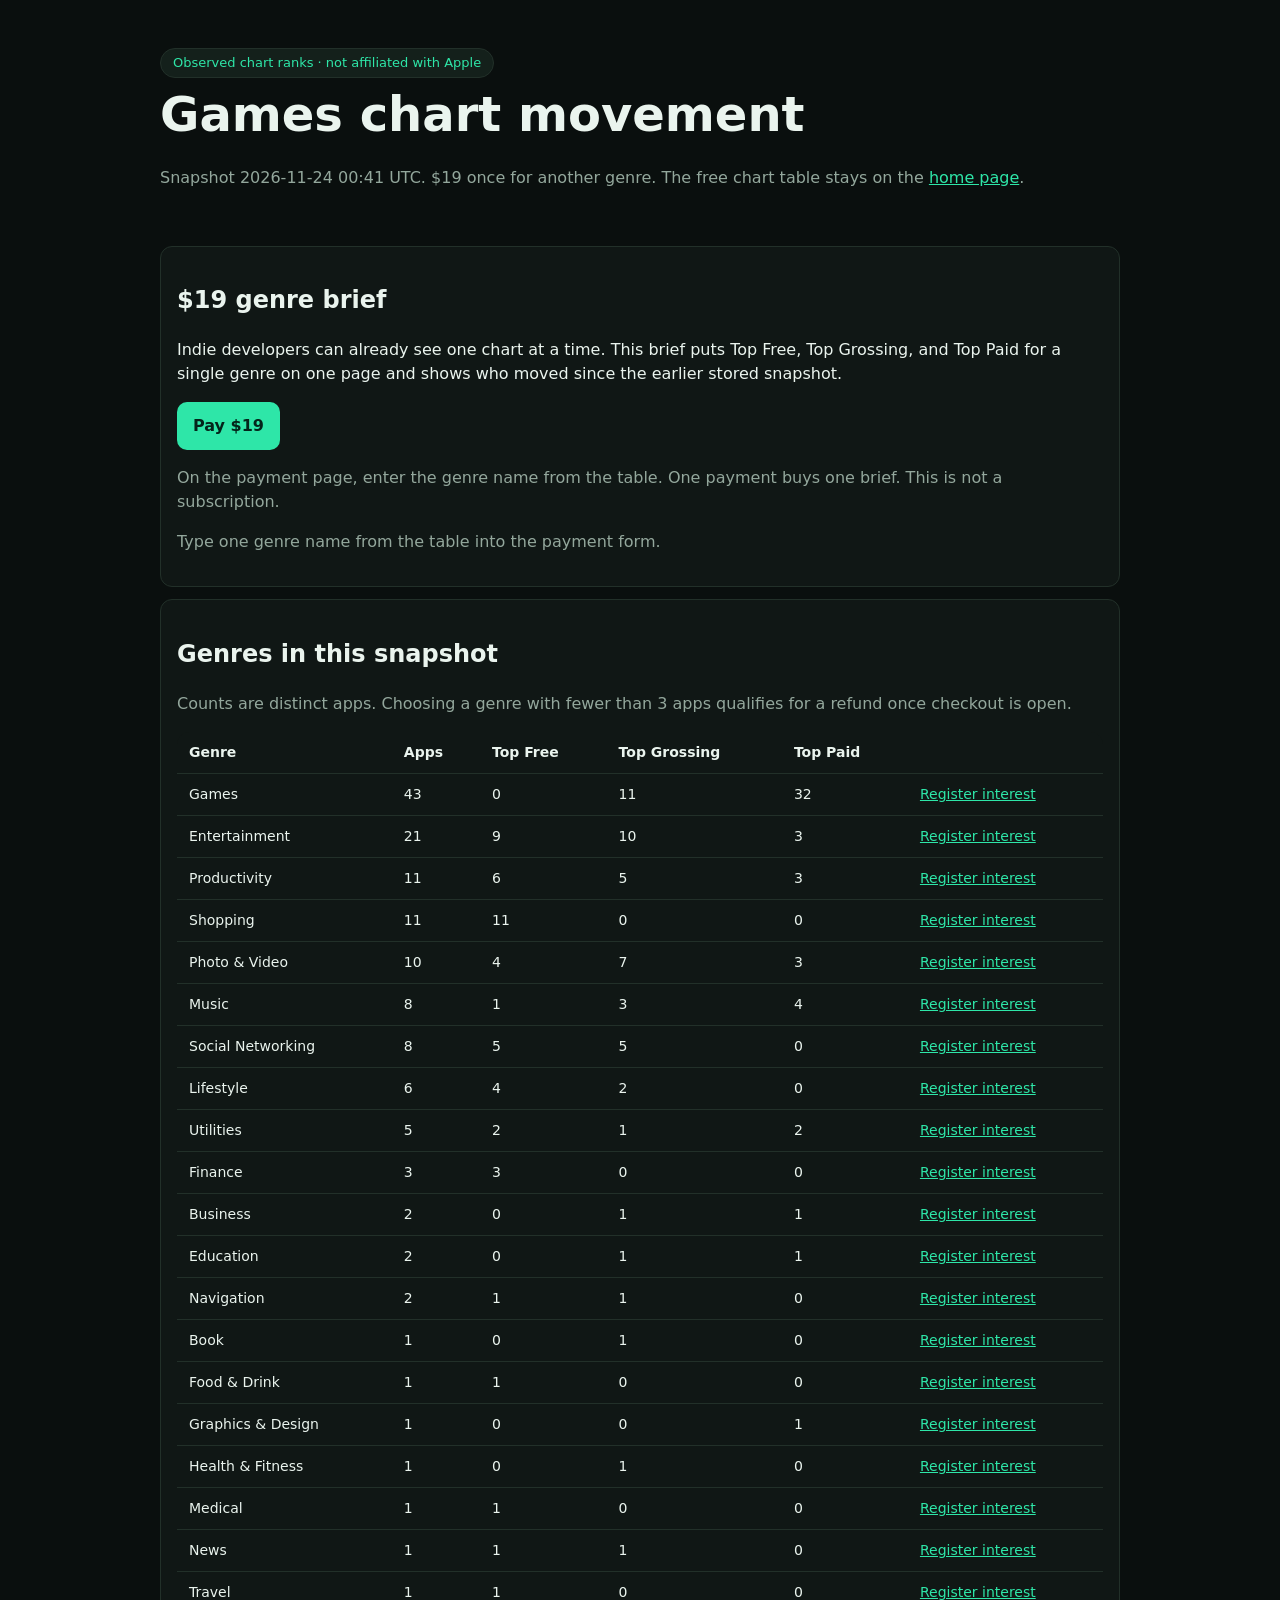
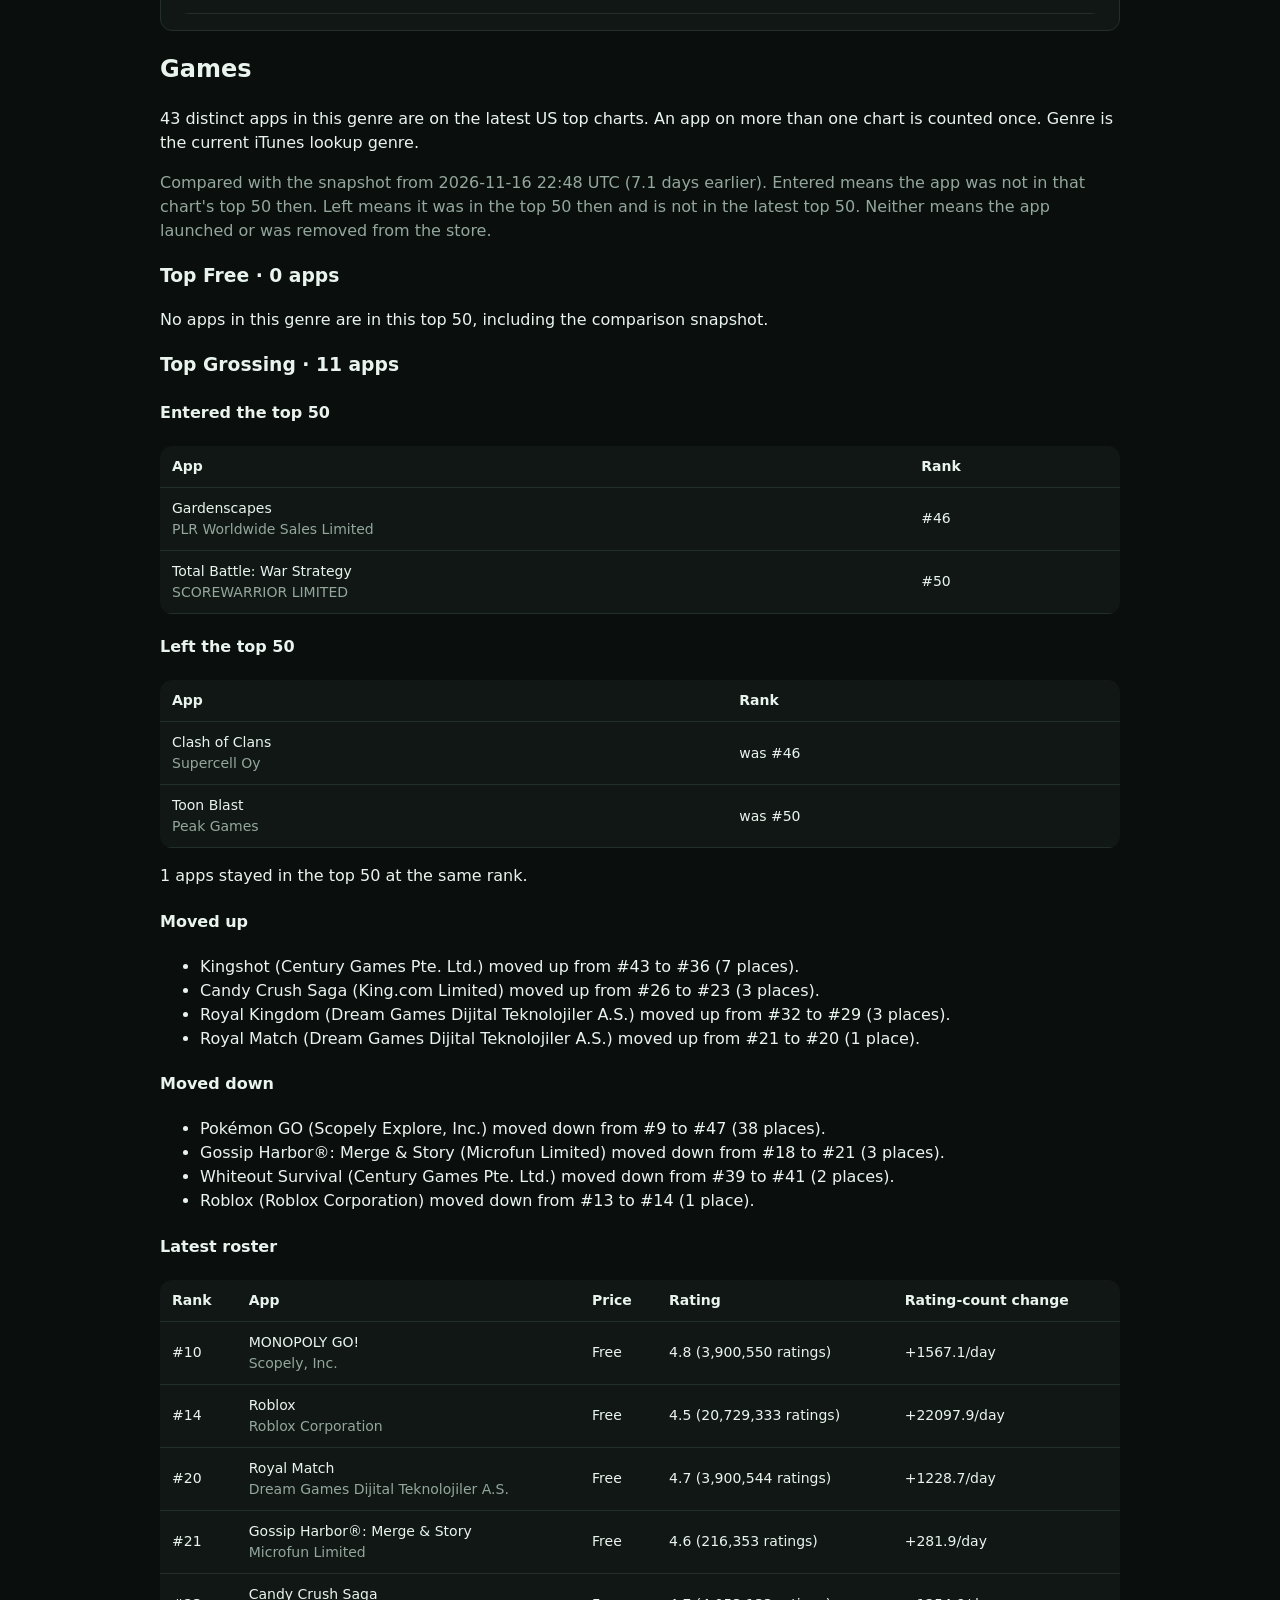
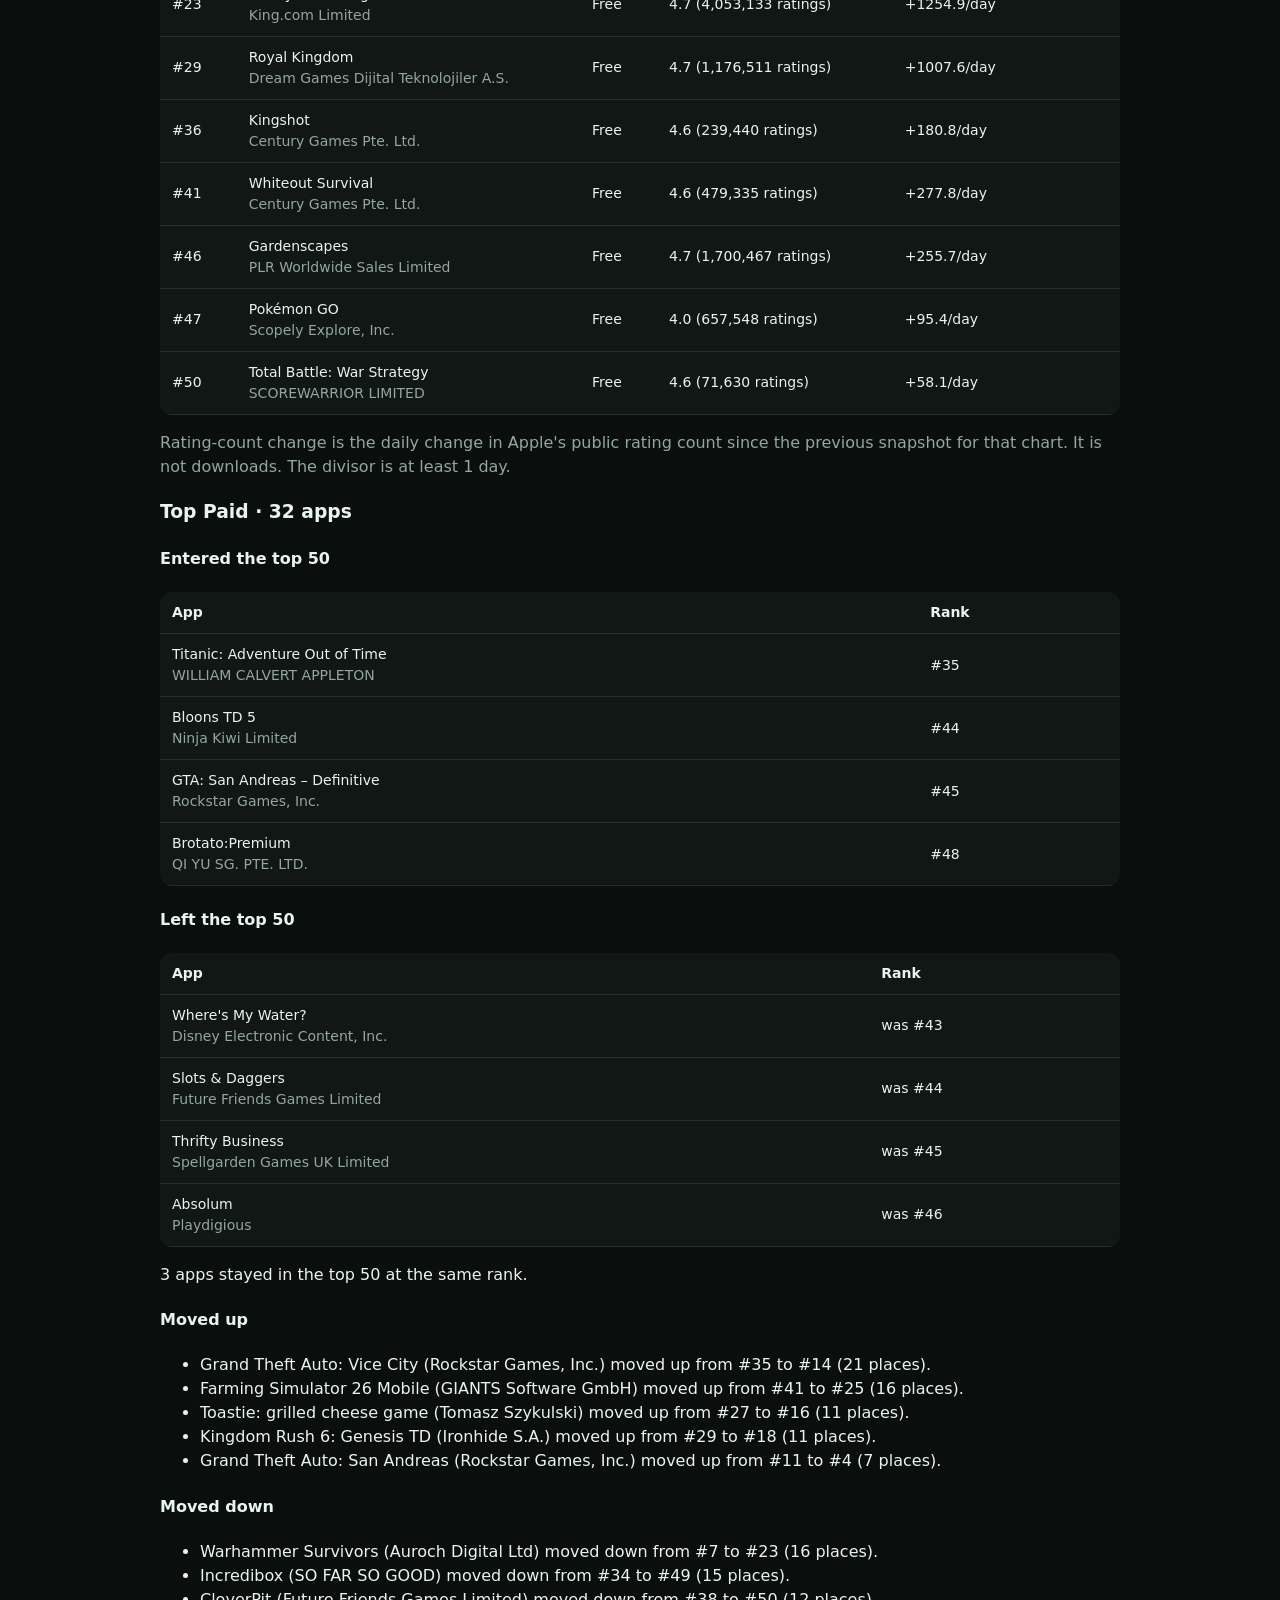
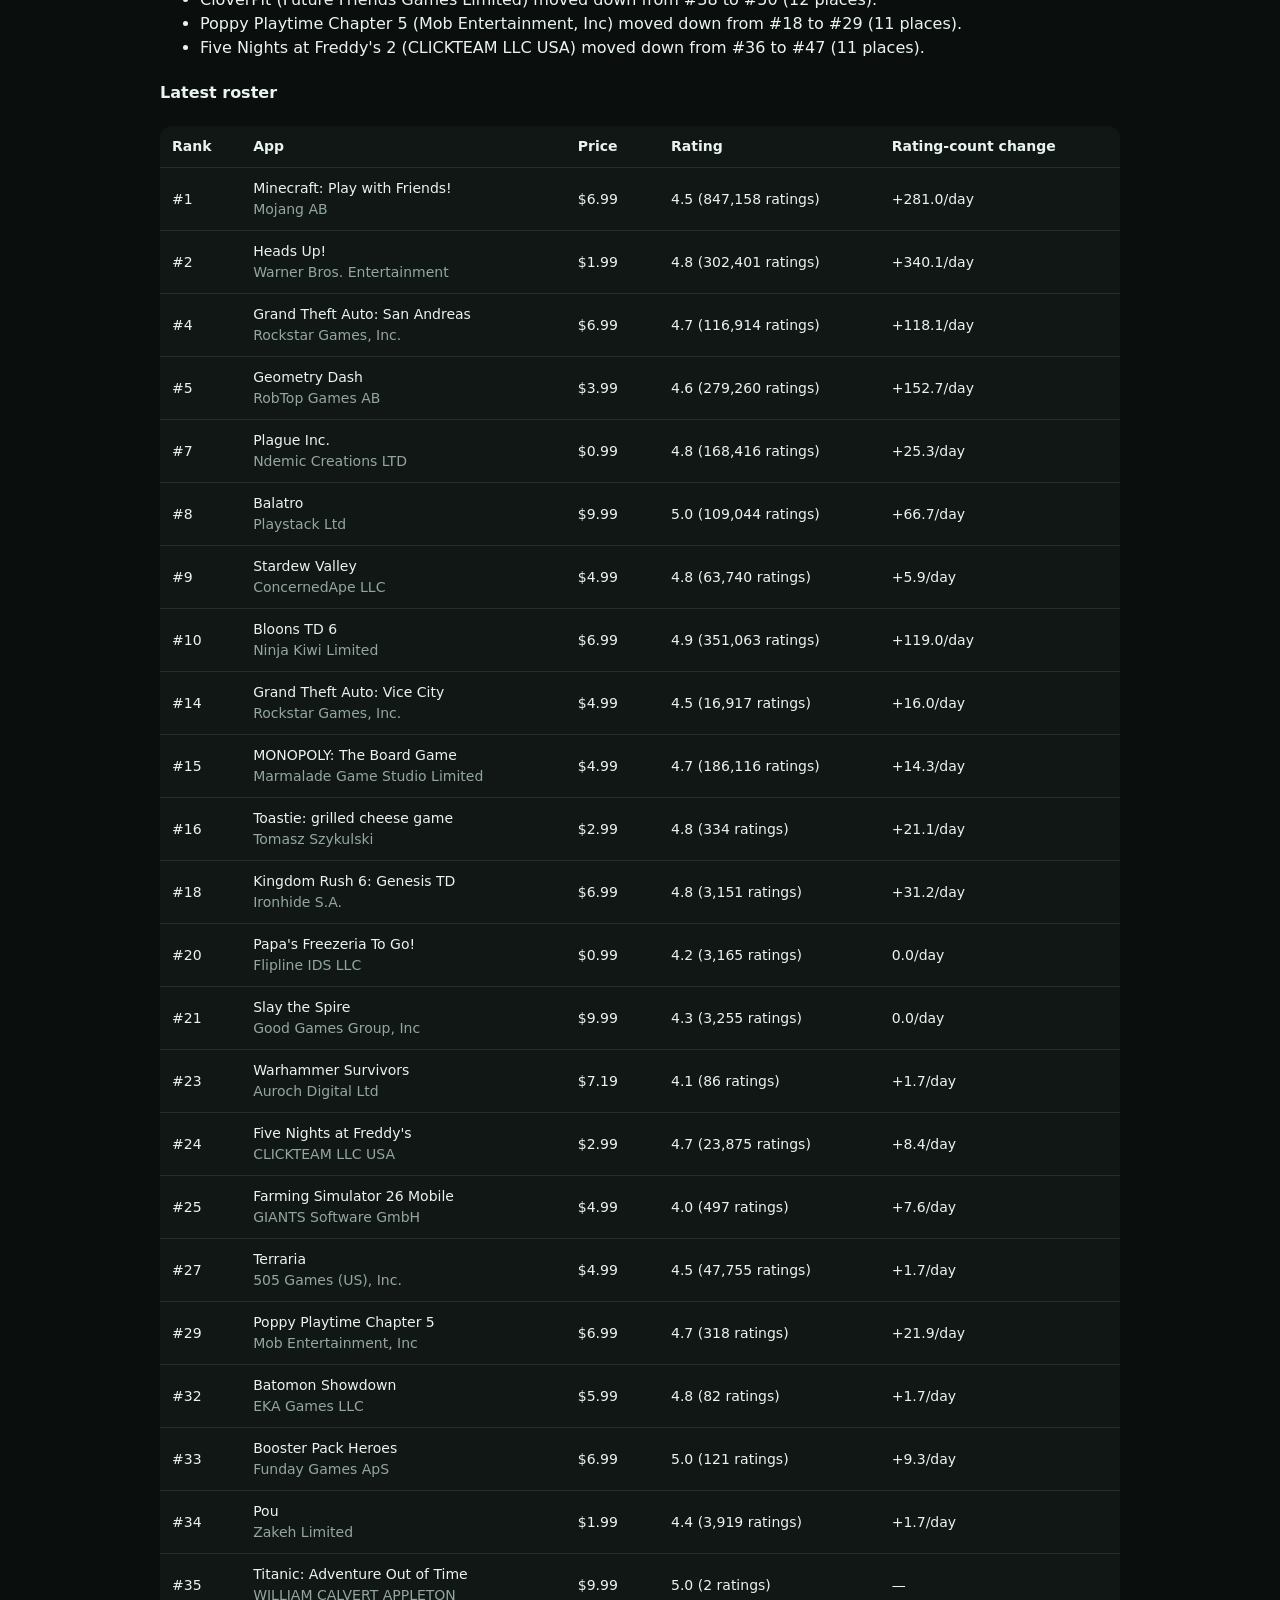
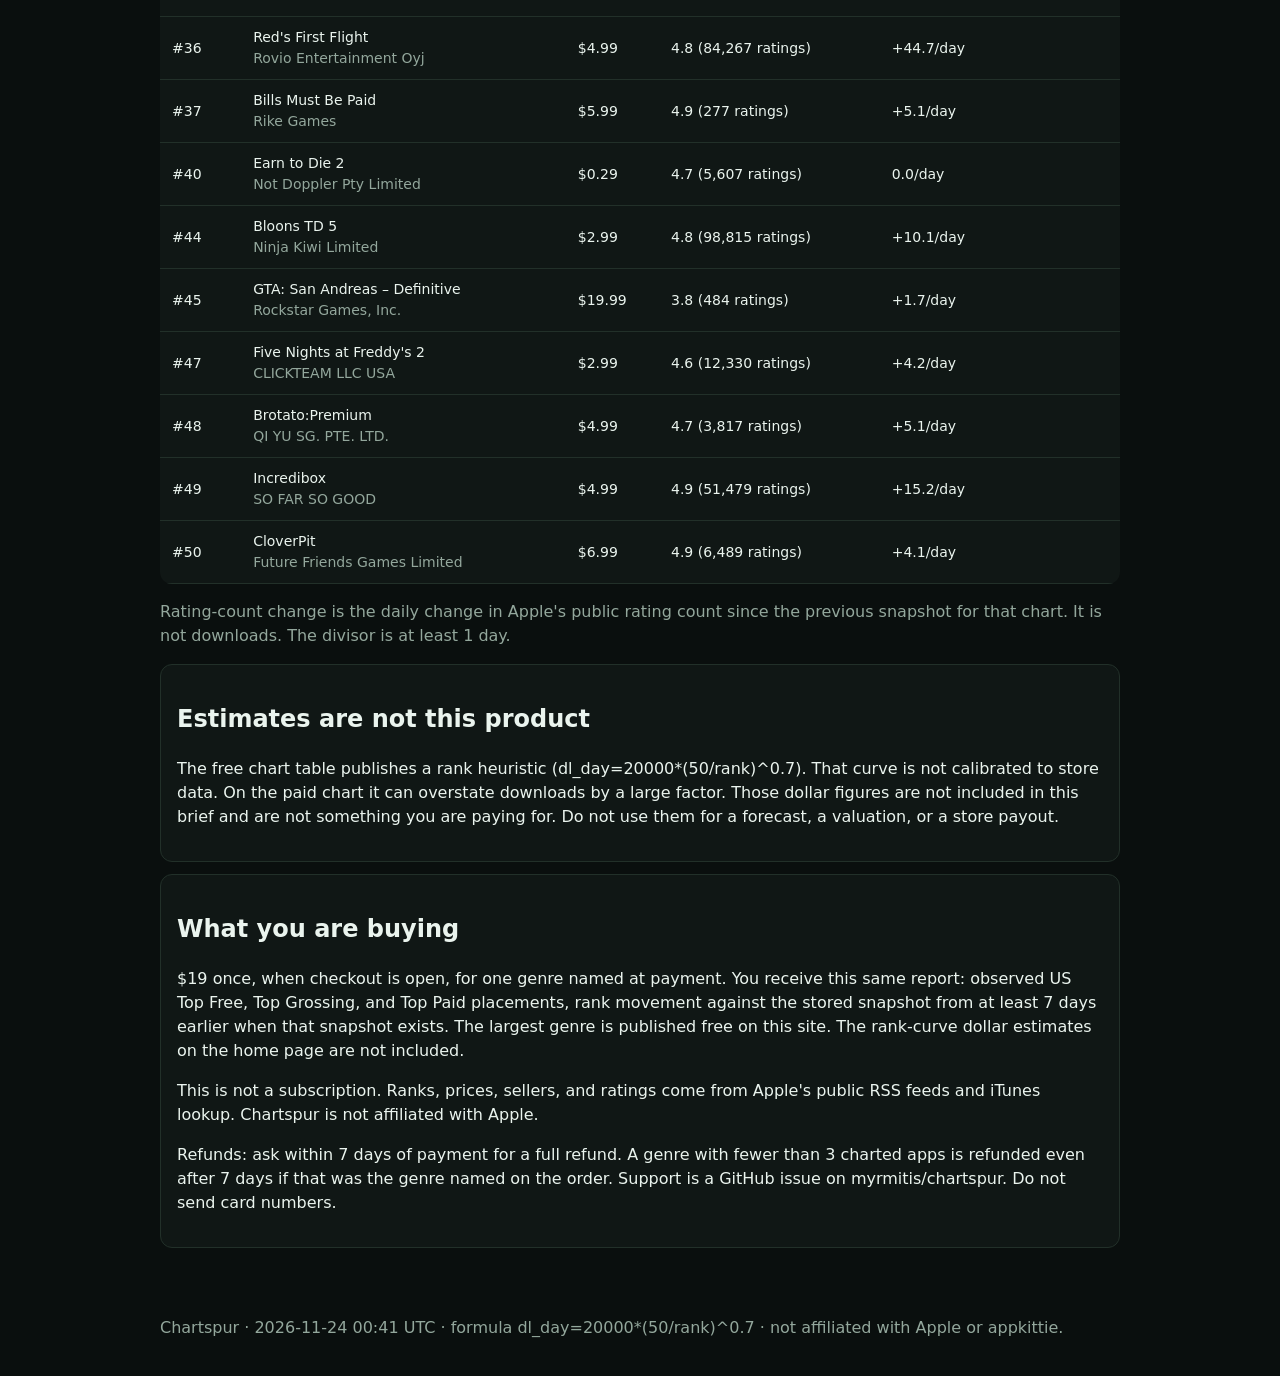
==== commit df67c04b: "chore: refresh Apple chart estimates and genre brief" ====
--- a/brief.html
+++ b/brief.html
@@ -12,7 +12,7 @@
 <header class="hero">
   <span class="badge">Observed chart ranks · not affiliated with Apple</span>
   <h1>Games chart movement</h1>
-  <p class="mut">Snapshot 2026-11-22 20:15 UTC. $19 once for another genre. The free chart table stays on the <a href="./">home page</a>.</p>
+  <p class="mut">Snapshot 2026-11-24 00:41 UTC. $19 once for another genre. The free chart table stays on the <a href="./">home page</a>.</p>
 </header>
 <main>
 <section class="card" id="offer">
@@ -21,11 +21,11 @@
   <a class="btn" href="https://buy.stripe.com/dRm8wOeSCcpA17d9qFeME03" rel="noopener noreferrer">Pay $19</a><p class="mut">On the payment page, enter the genre name from the table. One payment buys one brief. This is not a subscription.</p>
   <p class="mut">Type one genre name from the table into the payment form.</p>
 </section>
-<section class="card" id="catalog"><h2>Genres in this snapshot</h2><p class="mut">Counts are distinct apps. Choosing a genre with fewer than 3 apps qualifies for a refund once checkout is open.</p><div class="tablewrap"><table><thead><tr><th>Genre</th><th>Apps</th><th>Top Free</th><th>Top Grossing</th><th>Top Paid</th><th></th></tr></thead><tbody><tr><td>Games</td><td>46</td><td>0</td><td>11</td><td>35</td><td><a href="https://github.com/myrmitis/chartspur/issues/new?template=genre-brief.yml&amp;title=Genre%20brief%20request%3A%20Games">Register interest</a></td></tr><tr><td>Entertainment</td><td>21</td><td>9</td><td>11</td><td>3</td><td><a href="https://github.com/myrmitis/chartspur/issues/new?template=genre-brief.yml&amp;title=Genre%20brief%20request%3A%20Entertainment">Register interest</a></td></tr><tr><td>Shopping</td><td>12</td><td>12</td><td>0</td><td>0</td><td><a href="https://github.com/myrmitis/chartspur/issues/new?template=genre-brief.yml&amp;title=Genre%20brief%20request%3A%20Shopping">Register interest</a></td></tr><tr><td>Photo &amp; Video</td><td>10</td><td>4</td><td>7</td><td>3</td><td><a href="https://github.com/myrmitis/chartspur/issues/new?template=genre-brief.yml&amp;title=Genre%20brief%20request%3A%20Photo%20%26%20Video">Register interest</a></td></tr><tr><td>Productivity</td><td>8</td><td>5</td><td>5</td><td>1</td><td><a href="https://github.com/myrmitis/chartspur/issues/new?template=genre-brief.yml&amp;title=Genre%20brief%20request%3A%20Productivity">Register interest</a></td></tr><tr><td>Music</td><td>7</td><td>1</td><td>3</td><td>3</td><td><a href="https://github.com/myrmitis/chartspur/issues/new?template=genre-brief.yml&amp;title=Genre%20brief%20request%3A%20Music">Register interest</a></td></tr><tr><td>Social Networking</td><td>7</td><td>5</td><td>5</td><td>0</td><td><a href="https://github.com/myrmitis/chartspur/issues/new?template=genre-brief.yml&amp;title=Genre%20brief%20request%3A%20Social%20Networking">Register interest</a></td></tr><tr><td>Lifestyle</td><td>5</td><td>3</td><td>2</td><td>0</td><td><a href="https://github.com/myrmitis/chartspur/issues/new?template=genre-brief.yml&amp;title=Genre%20brief%20request%3A%20Lifestyle">Register interest</a></td></tr><tr><td>Utilities</td><td>4</td><td>2</td><td>1</td><td>1</td><td><a href="https://github.com/myrmitis/chartspur/issues/new?template=genre-brief.yml&amp;title=Genre%20brief%20request%3A%20Utilities">Register interest</a></td></tr><tr><td>Education</td><td>3</td><td>0</td><td>1</td><td>2</td><td><a href="https://github.com/myrmitis/chartspur/issues/new?template=genre-brief.yml&amp;title=Genre%20brief%20request%3A%20Education">Register interest</a></td></tr><tr><td>Business</td><td>2</td><td>0</td><td>1</td><td>1</td><td><a href="https://github.com/myrmitis/chartspur/issues/new?template=genre-brief.yml&amp;title=Genre%20brief%20request%3A%20Business">Register interest</a></td></tr><tr><td>Finance</td><td>2</td><td>2</td><td>0</td><td>0</td><td><a href="https://github.com/myrmitis/chartspur/issues/new?template=genre-brief.yml&amp;title=Genre%20brief%20request%3A%20Finance">Register interest</a></td></tr><tr><td>Food &amp; Drink</td><td>2</td><td>2</td><td>0</td><td>0</td><td><a href="https://github.com/myrmitis/chartspur/issues/new?template=genre-brief.yml&amp;title=Genre%20brief%20request%3A%20Food%20%26%20Drink">Register interest</a></td></tr><tr><td>Navigation</td><td>2</td><td>1</td><td>1</td><td>0</td><td><a href="https://github.com/myrmitis/chartspur/issues/new?template=genre-brief.yml&amp;title=Genre%20brief%20request%3A%20Navigation">Register interest</a></td></tr><tr><td>Book</td><td>1</td><td>0</td><td>1</td><td>0</td><td><a href="https://github.com/myrmitis/chartspur/issues/new?template=genre-brief.yml&amp;title=Genre%20brief%20request%3A%20Book">Register interest</a></td></tr><tr><td>Graphics &amp; Design</td><td>1</td><td>0</td><td>0</td><td>1</td><td><a href="https://github.com/myrmitis/chartspur/issues/new?template=genre-brief.yml&amp;title=Genre%20brief%20request%3A%20Graphics%20%26%20Design">Register interest</a></td></tr><tr><td>Medical</td><td>1</td><td>1</td><td>0</td><td>0</td><td><a href="https://github.com/myrmitis/chartspur/issues/new?template=genre-brief.yml&amp;title=Genre%20brief%20request%3A%20Medical">Register interest</a></td></tr><tr><td>News</td><td>1</td><td>1</td><td>1</td><td>0</td><td><a href="https://github.com/myrmitis/chartspur/issues/new?template=genre-brief.yml&amp;title=Genre%20brief%20request%3A%20News">Register interest</a></td></tr><tr><td>Sports</td><td>1</td><td>1</td><td>0</td><td>0</td><td><a href="https://github.com/myrmitis/chartspur/issues/new?template=genre-brief.yml&amp;title=Genre%20brief%20request%3A%20Sports">Register interest</a></td></tr><tr><td>Travel</td><td>1</td><td>1</td><td>0</td><td>0</td><td><a href="https://github.com/myrmitis/chartspur/issues/new?template=genre-brief.yml&amp;title=Genre%20brief%20request%3A%20Travel">Register interest</a></td></tr></tbody></table></div></section>
-<section id="observed"><h2>Games</h2><p>46 distinct apps in this genre are on the latest US top charts. An app on more than one chart is counted once. Genre is the current iTunes lookup genre.</p><p class="mut">Compared with the snapshot from 2026-11-15 19:18 UTC (7.0 days earlier). Entered means the app was not in that chart's top 50 then. Left means it was in the top 50 then and is not in the latest top 50. Neither means the app launched or was removed from the store.</p><h3>Top Free · 0 apps</h3><p>No apps in this genre are in this top 50, including the comparison snapshot.</p><h3>Top Grossing · 11 apps</h3><h4>Entered the top 50</h4><div class="tablewrap"><table><thead><tr><th>App</th><th>Rank</th></tr></thead><tbody><tr><td>DRAGON BALL LEGENDS<br><span class="mut">Bandai Namco Entertainment Inc.</span></td><td>#37</td></tr><tr><td>Gardenscapes<br><span class="mut">PLR Worldwide Sales Limited</span></td><td>#45</td></tr></tbody></table></div><h4>Left the top 50</h4><div class="tablewrap"><table><thead><tr><th>App</th><th>Rank</th></tr></thead><tbody><tr><td>Kingshot<br><span class="mut">Century Games Pte. Ltd.</span></td><td>was #38</td></tr><tr><td>Whiteout Survival<br><span class="mut">Century Games Pte. Ltd.</span></td><td>was #41</td></tr><tr><td>Free Fire x NARUTO SHIPPUDEN<br><span class="mut">GARENA INTERNATIONAL I PRIVATE LIMITED</span></td><td>was #46</td></tr><tr><td>Total Battle: War Strategy<br><span class="mut">SCOREWARRIOR LIMITED</span></td><td>was #47</td></tr></tbody></table></div><p>2 apps stayed in the top 50 at the same rank.</p><h4>Moved up</h4><ul><li>MONOPOLY GO! (Scopely, Inc.) moved up from #9 to #4 (5 places).</li><li>Toon Blast (Peak Games) moved up from #50 to #47 (3 places).</li><li>Royal Kingdom (Dream Games Dijital Teknolojiler A.S.) moved up from #28 to #26 (2 places).</li></ul><h4>Moved down</h4><ul><li>Pokémon GO (Scopely Explore, Inc.) moved down from #5 to #28 (23 places).</li><li>Gossip Harbor®: Merge &amp; Story (Microfun Limited) moved down from #15 to #20 (5 places).</li><li>Township (PLR Worldwide Sales Limited) moved down from #48 to #50 (2 places).</li><li>Roblox (Roblox Corporation) moved down from #11 to #12 (1 place).</li></ul><h4>Latest roster</h4><div class="tablewrap"><table><thead><tr><th>Rank</th><th>App</th><th>Price</th><th>Rating</th><th>Rating-count change</th></tr></thead><tbody><tr><td>#4</td><td>MONOPOLY GO!<br><span class="mut">Scopely, Inc.</span></td><td>Free</td><td>4.8 (3,898,693 ratings)</td><td>+338.4/day</td></tr><tr><td>#12</td><td>Roblox<br><span class="mut">Roblox Corporation</span></td><td>Free</td><td>4.5 (20,703,147 ratings)</td><td>+2024.6/day</td></tr><tr><td>#14</td><td>Royal Match<br><span class="mut">Dream Games Dijital Teknolojiler A.S.</span></td><td>Free</td><td>4.7 (3,899,088 ratings)</td><td>+244.4/day</td></tr><tr><td>#20</td><td>Gossip Harbor®: Merge &amp; Story<br><span class="mut">Microfun Limited</span></td><td>Free</td><td>4.6 (216,019 ratings)</td><td>+37.6/day</td></tr><tr><td>#22</td><td>Candy Crush Saga<br><span class="mut">King.com Limited</span></td><td>Free</td><td>4.7 (4,051,646 ratings)</td><td>+222.6/day</td></tr><tr><td>#26</td><td>Royal Kingdom<br><span class="mut">Dream Games Dijital Teknolojiler A.S.</span></td><td>Free</td><td>4.7 (1,175,317 ratings)</td><td>+209.8/day</td></tr><tr><td>#28</td><td>Pokémon GO<br><span class="mut">Scopely Explore, Inc.</span></td><td>Free</td><td>4.0 (657,435 ratings)</td><td>+6.9/day</td></tr><tr><td>#37</td><td>DRAGON BALL LEGENDS<br><span class="mut">Bandai Namco Entertainment Inc.</span></td><td>Free</td><td>4.8 (811,518 ratings)</td><td>+7.9/day</td></tr><tr><td>#45</td><td>Gardenscapes<br><span class="mut">PLR Worldwide Sales Limited</span></td><td>Free</td><td>4.7 (1,700,164 ratings)</td><td>+39.6/day</td></tr><tr><td>#47</td><td>Toon Blast<br><span class="mut">Peak Games</span></td><td>Free</td><td>4.7 (2,831,840 ratings)</td><td>+133.6/day</td></tr><tr><td>#50</td><td>Township<br><span class="mut">PLR Worldwide Sales Limited</span></td><td>Free</td><td>4.7 (2,239,959 ratings)</td><td>+156.3/day</td></tr></tbody></table></div><p class="mut">Rating-count change is the daily change in Apple's public rating count since the previous snapshot for that chart. It is not downloads. The divisor is at least 1 day.</p><h3>Top Paid · 35 apps</h3><h4>Entered the top 50</h4><div class="tablewrap"><table><thead><tr><th>App</th><th>Rank</th></tr></thead><tbody><tr><td>Brotato:Premium<br><span class="mut">QI YU SG. PTE. LTD.</span></td><td>#36</td></tr><tr><td>Taboo<br><span class="mut">Marmalade Game Studio Limited</span></td><td>#39</td></tr><tr><td>GTA: San Andreas – Definitive<br><span class="mut">Rockstar Games, Inc.</span></td><td>#40</td></tr><tr><td>Bloons TD 5<br><span class="mut">Ninja Kiwi Limited</span></td><td>#41</td></tr><tr><td>Gambonanza<br><span class="mut">Stray Fawn GmbH</span></td><td>#43</td></tr><tr><td>Cursed Game Dev Simulator<br><span class="mut">Darius Immanuel Guerrero</span></td><td>#48</td></tr><tr><td>Skul: The Hero Slayer<br><span class="mut">Playdigious</span></td><td>#49</td></tr><tr><td>Hamburger Hill<br><span class="mut">Wesley William Moses</span></td><td>#50</td></tr></tbody></table></div><h4>Left the top 50</h4><div class="tablewrap"><table><thead><tr><th>App</th><th>Rank</th></tr></thead><tbody><tr><td>Absolum<br><span class="mut">Playdigious</span></td><td>was #25</td></tr><tr><td>Thrifty Business<br><span class="mut">Spellgarden Games UK Limited</span></td><td>was #41</td></tr><tr><td>Five Nights at Freddy's 4<br><span class="mut">CLICKTEAM LLC USA</span></td><td>was #44</td></tr><tr><td>CloverPit<br><span class="mut">Future Friends Games Limited</span></td><td>was #46</td></tr><tr><td>Slots &amp; Daggers<br><span class="mut">Future Friends Games Limited</span></td><td>was #47</td></tr><tr><td>How Many Dudes?<br><span class="mut">Butterscotch Shenanigans, Inc.</span></td><td>was #48</td></tr><tr><td>ONE PIECE: Grand Gourmet<br><span class="mut">Bandai Namco Entertainment Inc.</span></td><td>was #49</td></tr><tr><td>After Inc.<br><span class="mut">Ndemic Creations LTD</span></td><td>was #50</td></tr></tbody></table></div><p>3 apps stayed in the top 50 at the same rank.</p><h4>Moved up</h4><ul><li>Grand Theft Auto: Vice City (Rockstar Games, Inc.) moved up from #45 to #13 (32 places).</li><li>Kingdom Rush 6: Genesis TD (Ironhide S.A.) moved up from #32 to #17 (15 places).</li><li>Grand Theft Auto: San Andreas (Rockstar Games, Inc.) moved up from #11 to #4 (7 places).</li><li>Balatro (Playstack Ltd) moved up from #12 to #7 (5 places).</li><li>Farming Simulator 26 Mobile (GIANTS Software GmbH) moved up from #33 to #28 (5 places).</li></ul><h4>Moved down</h4><ul><li>Warhammer Survivors (Auroch Digital Ltd) moved down from #6 to #18 (12 places).</li><li>Bills Must Be Paid (Rike Games) moved down from #35 to #44 (9 places).</li><li>Incredibox (SO FAR SO GOOD) moved down from #36 to #45 (9 places).</li><li>Batomon Showdown (EKA Games LLC) moved down from #27 to #35 (8 places).</li><li>Five Nights at Freddy's 2 (CLICKTEAM LLC USA) moved down from #38 to #46 (8 places).</li></ul><h4>Latest roster</h4><div class="tablewrap"><table><thead><tr><th>Rank</th><th>App</th><th>Price</th><th>Rating</th><th>Rating-count change</th></tr></thead><tbody><tr><td>#1</td><td>Minecraft: Play with Friends!<br><span class="mut">Mojang AB</span></td><td>$6.99</td><td>4.5 (846,825 ratings)</td><td>+30.7/day</td></tr><tr><td>#2</td><td>Heads Up!<br><span class="mut">Warner Bros. Entertainment</span></td><td>$1.99</td><td>4.8 (301,998 ratings)</td><td>+11.9/day</td></tr><tr><td>#4</td><td>Grand Theft Auto: San Andreas<br><span class="mut">Rockstar Games, Inc.</span></td><td>$6.99</td><td>4.7 (116,774 ratings)</td><td>+18.8/day</td></tr><tr><td>#5</td><td>Geometry Dash<br><span class="mut">RobTop Games AB</span></td><td>$3.99</td><td>4.6 (279,079 ratings)</td><td>+19.8/day</td></tr><tr><td>#7</td><td>Balatro<br><span class="mut">Playstack Ltd</span></td><td>$9.99</td><td>5.0 (108,965 ratings)</td><td>+11.9/day</td></tr><tr><td>#8</td><td>Plague Inc.<br><span class="mut">Ndemic Creations LTD</span></td><td>$0.99</td><td>4.8 (168,386 ratings)</td><td>+4.0/day</td></tr><tr><td>#9</td><td>Bloons TD 6<br><span class="mut">Ninja Kiwi Limited</span></td><td>$6.99</td><td>4.9 (350,922 ratings)</td><td>+2.0/day</td></tr><tr><td>#10</td><td>Stardew Valley<br><span class="mut">ConcernedApe LLC</span></td><td>$4.99</td><td>4.8 (63,733 ratings)</td><td>+1.0/day</td></tr><tr><td>#13</td><td>Grand Theft Auto: Vice City<br><span class="mut">Rockstar Games, Inc.</span></td><td>$4.99</td><td>4.5 (16,898 ratings)</td><td>+3.0/day</td></tr><tr><td>#16</td><td>MONOPOLY: The Board Game<br><span class="mut">Marmalade Game Studio Limited</span></td><td>$4.99</td><td>4.7 (186,099 ratings)</td><td>0.0/day</td></tr><tr><td>#17</td><td>Kingdom Rush 6: Genesis TD<br><span class="mut">Ironhide S.A.</span></td><td>$6.99</td><td>4.8 (3,114 ratings)</td><td>+3.0/day</td></tr><tr><td>#18</td><td>Warhammer Survivors<br><span class="mut">Auroch Digital Ltd</span></td><td>$7.19</td><td>4.1 (84 ratings)</td><td>+1.0/day</td></tr><tr><td>#19</td><td>Papa's Freezeria To Go!<br><span class="mut">Flipline IDS LLC</span></td><td>$0.99</td><td>4.2 (3,165 ratings)</td><td>0.0/day</td></tr><tr><td>#20</td><td>Slay the Spire<br><span class="mut">Good Games Group, Inc</span></td><td>$9.99</td><td>4.3 (3,255 ratings)</td><td>+1.0/day</td></tr><tr><td>#23</td><td>Poppy Playtime Chapter 5<br><span class="mut">Mob Entertainment, Inc</span></td><td>$6.99</td><td>4.7 (292 ratings)</td><td>+1.0/day</td></tr><tr><td>#24</td><td>Five Nights at Freddy's<br><span class="mut">CLICKTEAM LLC USA</span></td><td>$2.99</td><td>4.7 (23,865 ratings)</td><td>+1.0/day</td></tr><tr><td>#26</td><td>Toastie: grilled cheese game<br><span class="mut">Tomasz Szykulski</span></td><td>$2.99</td><td>4.8 (309 ratings)</td><td>+4.0/day</td></tr><tr><td>#27</td><td>Booster Pack Heroes<br><span class="mut">Funday Games ApS</span></td><td>$6.99</td><td>5.0 (110 ratings)</td><td>+2.0/day</td></tr><tr><td>#28</td><td>Farming Simulator 26 Mobile<br><span class="mut">GIANTS Software GmbH</span></td><td>$4.99</td><td>4.0 (488 ratings)</td><td>0.0/day</td></tr><tr><td>#31</td><td>Terraria<br><span class="mut">505 Games (US), Inc.</span></td><td>$4.99</td><td>4.5 (47,753 ratings)</td><td>+2.0/day</td></tr><tr><td>#32</td><td>Pou<br><span class="mut">Zakeh Limited</span></td><td>$1.99</td><td>4.4 (3,917 ratings)</td><td>0.0/day</td></tr><tr><td>#35</td><td>Batomon Showdown<br><span class="mut">EKA Games LLC</span></td><td>$5.99</td><td>4.8 (80 ratings)</td><td>+1.0/day</td></tr><tr><td>#36</td><td>Brotato:Premium<br><span class="mut">QI YU SG. PTE. LTD.</span></td><td>$4.99</td><td>4.7 (3,811 ratings)</td><td>—</td></tr><tr><td>#37</td><td>Red's First Flight<br><span class="mut">Rovio Entertainment Oyj</span></td><td>$4.99</td><td>4.8 (84,214 ratings)</td><td>+1.0/day</td></tr><tr><td>#38</td><td>Earn to Die 2<br><span class="mut">Not Doppler Pty Limited</span></td><td>$0.29</td><td>4.7 (5,607 ratings)</td><td>0.0/day</td></tr><tr><td>#39</td><td>Taboo<br><span class="mut">Marmalade Game Studio Limited</span></td><td>$1.99</td><td>4.9 (4,736 ratings)</td><td>+0.6/day</td></tr><tr><td>#40</td><td>GTA: San Andreas – Definitive<br><span class="mut">Rockstar Games, Inc.</span></td><td>$19.99</td><td>3.8 (482 ratings)</td><td>+1.0/day</td></tr><tr><td>#41</td><td>Bloons TD 5<br><span class="mut">Ninja Kiwi Limited</span></td><td>$2.99</td><td>4.8 (98,803 ratings)</td><td>+4.0/day</td></tr><tr><td>#43</td><td>Gambonanza<br><span class="mut">Stray Fawn GmbH</span></td><td>$5.99</td><td>4.9 (2,944 ratings)</td><td>+2.0/day</td></tr><tr><td>#44</td><td>Bills Must Be Paid<br><span class="mut">Rike Games</span></td><td>$5.99</td><td>4.9 (271 ratings)</td><td>0.0/day</td></tr><tr><td>#45</td><td>Incredibox<br><span class="mut">SO FAR SO GOOD</span></td><td>$4.99</td><td>4.9 (51,461 ratings)</td><td>+4.0/day</td></tr><tr><td>#46</td><td>Five Nights at Freddy's 2<br><span class="mut">CLICKTEAM LLC USA</span></td><td>$2.99</td><td>4.6 (12,325 ratings)</td><td>0.0/day</td></tr><tr><td>#48</td><td>Cursed Game Dev Simulator<br><span class="mut">Darius Immanuel Guerrero</span></td><td>$2.99</td><td>4.5 (2 ratings)</td><td>0.0/day</td></tr><tr><td>#49</td><td>Skul: The Hero Slayer<br><span class="mut">Playdigious</span></td><td>$0.99</td><td>4.7 (549 ratings)</td><td>—</td></tr><tr><td>#50</td><td>Hamburger Hill<br><span class="mut">Wesley William Moses</span></td><td>$4.99</td><td>4.7 (6 ratings)</td><td>—</td></tr></tbody></table></div><p class="mut">Rating-count change is the daily change in Apple's public rating count since the previous snapshot for that chart. It is not downloads. The divisor is at least 1 day.</p></section><section class="card" id="heuristic"><h2>Estimates are not this product</h2><p>The free chart table publishes a rank heuristic (dl_day=20000*(50/rank)^0.7). That curve is not calibrated to store data. On the paid chart it can overstate downloads by a large factor. Those dollar figures are not included in this brief and are not something you are paying for. Do not use them for a forecast, a valuation, or a store payout.</p></section>
+<section class="card" id="catalog"><h2>Genres in this snapshot</h2><p class="mut">Counts are distinct apps. Choosing a genre with fewer than 3 apps qualifies for a refund once checkout is open.</p><div class="tablewrap"><table><thead><tr><th>Genre</th><th>Apps</th><th>Top Free</th><th>Top Grossing</th><th>Top Paid</th><th></th></tr></thead><tbody><tr><td>Games</td><td>43</td><td>0</td><td>11</td><td>32</td><td><a href="https://github.com/myrmitis/chartspur/issues/new?template=genre-brief.yml&amp;title=Genre%20brief%20request%3A%20Games">Register interest</a></td></tr><tr><td>Entertainment</td><td>21</td><td>9</td><td>10</td><td>3</td><td><a href="https://github.com/myrmitis/chartspur/issues/new?template=genre-brief.yml&amp;title=Genre%20brief%20request%3A%20Entertainment">Register interest</a></td></tr><tr><td>Productivity</td><td>11</td><td>6</td><td>5</td><td>3</td><td><a href="https://github.com/myrmitis/chartspur/issues/new?template=genre-brief.yml&amp;title=Genre%20brief%20request%3A%20Productivity">Register interest</a></td></tr><tr><td>Shopping</td><td>11</td><td>11</td><td>0</td><td>0</td><td><a href="https://github.com/myrmitis/chartspur/issues/new?template=genre-brief.yml&amp;title=Genre%20brief%20request%3A%20Shopping">Register interest</a></td></tr><tr><td>Photo &amp; Video</td><td>10</td><td>4</td><td>7</td><td>3</td><td><a href="https://github.com/myrmitis/chartspur/issues/new?template=genre-brief.yml&amp;title=Genre%20brief%20request%3A%20Photo%20%26%20Video">Register interest</a></td></tr><tr><td>Music</td><td>8</td><td>1</td><td>3</td><td>4</td><td><a href="https://github.com/myrmitis/chartspur/issues/new?template=genre-brief.yml&amp;title=Genre%20brief%20request%3A%20Music">Register interest</a></td></tr><tr><td>Social Networking</td><td>8</td><td>5</td><td>5</td><td>0</td><td><a href="https://github.com/myrmitis/chartspur/issues/new?template=genre-brief.yml&amp;title=Genre%20brief%20request%3A%20Social%20Networking">Register interest</a></td></tr><tr><td>Lifestyle</td><td>6</td><td>4</td><td>2</td><td>0</td><td><a href="https://github.com/myrmitis/chartspur/issues/new?template=genre-brief.yml&amp;title=Genre%20brief%20request%3A%20Lifestyle">Register interest</a></td></tr><tr><td>Utilities</td><td>5</td><td>2</td><td>1</td><td>2</td><td><a href="https://github.com/myrmitis/chartspur/issues/new?template=genre-brief.yml&amp;title=Genre%20brief%20request%3A%20Utilities">Register interest</a></td></tr><tr><td>Finance</td><td>3</td><td>3</td><td>0</td><td>0</td><td><a href="https://github.com/myrmitis/chartspur/issues/new?template=genre-brief.yml&amp;title=Genre%20brief%20request%3A%20Finance">Register interest</a></td></tr><tr><td>Business</td><td>2</td><td>0</td><td>1</td><td>1</td><td><a href="https://github.com/myrmitis/chartspur/issues/new?template=genre-brief.yml&amp;title=Genre%20brief%20request%3A%20Business">Register interest</a></td></tr><tr><td>Education</td><td>2</td><td>0</td><td>1</td><td>1</td><td><a href="https://github.com/myrmitis/chartspur/issues/new?template=genre-brief.yml&amp;title=Genre%20brief%20request%3A%20Education">Register interest</a></td></tr><tr><td>Navigation</td><td>2</td><td>1</td><td>1</td><td>0</td><td><a href="https://github.com/myrmitis/chartspur/issues/new?template=genre-brief.yml&amp;title=Genre%20brief%20request%3A%20Navigation">Register interest</a></td></tr><tr><td>Book</td><td>1</td><td>0</td><td>1</td><td>0</td><td><a href="https://github.com/myrmitis/chartspur/issues/new?template=genre-brief.yml&amp;title=Genre%20brief%20request%3A%20Book">Register interest</a></td></tr><tr><td>Food &amp; Drink</td><td>1</td><td>1</td><td>0</td><td>0</td><td><a href="https://github.com/myrmitis/chartspur/issues/new?template=genre-brief.yml&amp;title=Genre%20brief%20request%3A%20Food%20%26%20Drink">Register interest</a></td></tr><tr><td>Graphics &amp; Design</td><td>1</td><td>0</td><td>0</td><td>1</td><td><a href="https://github.com/myrmitis/chartspur/issues/new?template=genre-brief.yml&amp;title=Genre%20brief%20request%3A%20Graphics%20%26%20Design">Register interest</a></td></tr><tr><td>Health &amp; Fitness</td><td>1</td><td>0</td><td>1</td><td>0</td><td><a href="https://github.com/myrmitis/chartspur/issues/new?template=genre-brief.yml&amp;title=Genre%20brief%20request%3A%20Health%20%26%20Fitness">Register interest</a></td></tr><tr><td>Medical</td><td>1</td><td>1</td><td>0</td><td>0</td><td><a href="https://github.com/myrmitis/chartspur/issues/new?template=genre-brief.yml&amp;title=Genre%20brief%20request%3A%20Medical">Register interest</a></td></tr><tr><td>News</td><td>1</td><td>1</td><td>1</td><td>0</td><td><a href="https://github.com/myrmitis/chartspur/issues/new?template=genre-brief.yml&amp;title=Genre%20brief%20request%3A%20News">Register interest</a></td></tr><tr><td>Travel</td><td>1</td><td>1</td><td>0</td><td>0</td><td><a href="https://github.com/myrmitis/chartspur/issues/new?template=genre-brief.yml&amp;title=Genre%20brief%20request%3A%20Travel">Register interest</a></td></tr></tbody></table></div></section>
+<section id="observed"><h2>Games</h2><p>43 distinct apps in this genre are on the latest US top charts. An app on more than one chart is counted once. Genre is the current iTunes lookup genre.</p><p class="mut">Compared with the snapshot from 2026-11-16 22:48 UTC (7.1 days earlier). Entered means the app was not in that chart's top 50 then. Left means it was in the top 50 then and is not in the latest top 50. Neither means the app launched or was removed from the store.</p><h3>Top Free · 0 apps</h3><p>No apps in this genre are in this top 50, including the comparison snapshot.</p><h3>Top Grossing · 11 apps</h3><h4>Entered the top 50</h4><div class="tablewrap"><table><thead><tr><th>App</th><th>Rank</th></tr></thead><tbody><tr><td>Gardenscapes<br><span class="mut">PLR Worldwide Sales Limited</span></td><td>#46</td></tr><tr><td>Total Battle: War Strategy<br><span class="mut">SCOREWARRIOR LIMITED</span></td><td>#50</td></tr></tbody></table></div><h4>Left the top 50</h4><div class="tablewrap"><table><thead><tr><th>App</th><th>Rank</th></tr></thead><tbody><tr><td>Clash of Clans<br><span class="mut">Supercell Oy</span></td><td>was #46</td></tr><tr><td>Toon Blast<br><span class="mut">Peak Games</span></td><td>was #50</td></tr></tbody></table></div><p>1 apps stayed in the top 50 at the same rank.</p><h4>Moved up</h4><ul><li>Kingshot (Century Games Pte. Ltd.) moved up from #43 to #36 (7 places).</li><li>Candy Crush Saga (King.com Limited) moved up from #26 to #23 (3 places).</li><li>Royal Kingdom (Dream Games Dijital Teknolojiler A.S.) moved up from #32 to #29 (3 places).</li><li>Royal Match (Dream Games Dijital Teknolojiler A.S.) moved up from #21 to #20 (1 place).</li></ul><h4>Moved down</h4><ul><li>Pokémon GO (Scopely Explore, Inc.) moved down from #9 to #47 (38 places).</li><li>Gossip Harbor®: Merge &amp; Story (Microfun Limited) moved down from #18 to #21 (3 places).</li><li>Whiteout Survival (Century Games Pte. Ltd.) moved down from #39 to #41 (2 places).</li><li>Roblox (Roblox Corporation) moved down from #13 to #14 (1 place).</li></ul><h4>Latest roster</h4><div class="tablewrap"><table><thead><tr><th>Rank</th><th>App</th><th>Price</th><th>Rating</th><th>Rating-count change</th></tr></thead><tbody><tr><td>#10</td><td>MONOPOLY GO!<br><span class="mut">Scopely, Inc.</span></td><td>Free</td><td>4.8 (3,900,550 ratings)</td><td>+1567.1/day</td></tr><tr><td>#14</td><td>Roblox<br><span class="mut">Roblox Corporation</span></td><td>Free</td><td>4.5 (20,729,333 ratings)</td><td>+22097.9/day</td></tr><tr><td>#20</td><td>Royal Match<br><span class="mut">Dream Games Dijital Teknolojiler A.S.</span></td><td>Free</td><td>4.7 (3,900,544 ratings)</td><td>+1228.7/day</td></tr><tr><td>#21</td><td>Gossip Harbor®: Merge &amp; Story<br><span class="mut">Microfun Limited</span></td><td>Free</td><td>4.6 (216,353 ratings)</td><td>+281.9/day</td></tr><tr><td>#23</td><td>Candy Crush Saga<br><span class="mut">King.com Limited</span></td><td>Free</td><td>4.7 (4,053,133 ratings)</td><td>+1254.9/day</td></tr><tr><td>#29</td><td>Royal Kingdom<br><span class="mut">Dream Games Dijital Teknolojiler A.S.</span></td><td>Free</td><td>4.7 (1,176,511 ratings)</td><td>+1007.6/day</td></tr><tr><td>#36</td><td>Kingshot<br><span class="mut">Century Games Pte. Ltd.</span></td><td>Free</td><td>4.6 (239,440 ratings)</td><td>+180.8/day</td></tr><tr><td>#41</td><td>Whiteout Survival<br><span class="mut">Century Games Pte. Ltd.</span></td><td>Free</td><td>4.6 (479,335 ratings)</td><td>+277.8/day</td></tr><tr><td>#46</td><td>Gardenscapes<br><span class="mut">PLR Worldwide Sales Limited</span></td><td>Free</td><td>4.7 (1,700,467 ratings)</td><td>+255.7/day</td></tr><tr><td>#47</td><td>Pokémon GO<br><span class="mut">Scopely Explore, Inc.</span></td><td>Free</td><td>4.0 (657,548 ratings)</td><td>+95.4/day</td></tr><tr><td>#50</td><td>Total Battle: War Strategy<br><span class="mut">SCOREWARRIOR LIMITED</span></td><td>Free</td><td>4.6 (71,630 ratings)</td><td>+58.1/day</td></tr></tbody></table></div><p class="mut">Rating-count change is the daily change in Apple's public rating count since the previous snapshot for that chart. It is not downloads. The divisor is at least 1 day.</p><h3>Top Paid · 32 apps</h3><h4>Entered the top 50</h4><div class="tablewrap"><table><thead><tr><th>App</th><th>Rank</th></tr></thead><tbody><tr><td>Titanic: Adventure Out of Time<br><span class="mut">WILLIAM CALVERT APPLETON</span></td><td>#35</td></tr><tr><td>Bloons TD 5<br><span class="mut">Ninja Kiwi Limited</span></td><td>#44</td></tr><tr><td>GTA: San Andreas – Definitive<br><span class="mut">Rockstar Games, Inc.</span></td><td>#45</td></tr><tr><td>Brotato:Premium<br><span class="mut">QI YU SG. PTE. LTD.</span></td><td>#48</td></tr></tbody></table></div><h4>Left the top 50</h4><div class="tablewrap"><table><thead><tr><th>App</th><th>Rank</th></tr></thead><tbody><tr><td>Where's My Water?<br><span class="mut">Disney Electronic Content, Inc.</span></td><td>was #43</td></tr><tr><td>Slots &amp; Daggers<br><span class="mut">Future Friends Games Limited</span></td><td>was #44</td></tr><tr><td>Thrifty Business<br><span class="mut">Spellgarden Games UK Limited</span></td><td>was #45</td></tr><tr><td>Absolum<br><span class="mut">Playdigious</span></td><td>was #46</td></tr></tbody></table></div><p>3 apps stayed in the top 50 at the same rank.</p><h4>Moved up</h4><ul><li>Grand Theft Auto: Vice City (Rockstar Games, Inc.) moved up from #35 to #14 (21 places).</li><li>Farming Simulator 26 Mobile (GIANTS Software GmbH) moved up from #41 to #25 (16 places).</li><li>Toastie: grilled cheese game (Tomasz Szykulski) moved up from #27 to #16 (11 places).</li><li>Kingdom Rush 6: Genesis TD (Ironhide S.A.) moved up from #29 to #18 (11 places).</li><li>Grand Theft Auto: San Andreas (Rockstar Games, Inc.) moved up from #11 to #4 (7 places).</li></ul><h4>Moved down</h4><ul><li>Warhammer Survivors (Auroch Digital Ltd) moved down from #7 to #23 (16 places).</li><li>Incredibox (SO FAR SO GOOD) moved down from #34 to #49 (15 places).</li><li>CloverPit (Future Friends Games Limited) moved down from #38 to #50 (12 places).</li><li>Poppy Playtime Chapter 5 (Mob Entertainment, Inc) moved down from #18 to #29 (11 places).</li><li>Five Nights at Freddy's 2 (CLICKTEAM LLC USA) moved down from #36 to #47 (11 places).</li></ul><h4>Latest roster</h4><div class="tablewrap"><table><thead><tr><th>Rank</th><th>App</th><th>Price</th><th>Rating</th><th>Rating-count change</th></tr></thead><tbody><tr><td>#1</td><td>Minecraft: Play with Friends!<br><span class="mut">Mojang AB</span></td><td>$6.99</td><td>4.5 (847,158 ratings)</td><td>+281.0/day</td></tr><tr><td>#2</td><td>Heads Up!<br><span class="mut">Warner Bros. Entertainment</span></td><td>$1.99</td><td>4.8 (302,401 ratings)</td><td>+340.1/day</td></tr><tr><td>#4</td><td>Grand Theft Auto: San Andreas<br><span class="mut">Rockstar Games, Inc.</span></td><td>$6.99</td><td>4.7 (116,914 ratings)</td><td>+118.1/day</td></tr><tr><td>#5</td><td>Geometry Dash<br><span class="mut">RobTop Games AB</span></td><td>$3.99</td><td>4.6 (279,260 ratings)</td><td>+152.7/day</td></tr><tr><td>#7</td><td>Plague Inc.<br><span class="mut">Ndemic Creations LTD</span></td><td>$0.99</td><td>4.8 (168,416 ratings)</td><td>+25.3/day</td></tr><tr><td>#8</td><td>Balatro<br><span class="mut">Playstack Ltd</span></td><td>$9.99</td><td>5.0 (109,044 ratings)</td><td>+66.7/day</td></tr><tr><td>#9</td><td>Stardew Valley<br><span class="mut">ConcernedApe LLC</span></td><td>$4.99</td><td>4.8 (63,740 ratings)</td><td>+5.9/day</td></tr><tr><td>#10</td><td>Bloons TD 6<br><span class="mut">Ninja Kiwi Limited</span></td><td>$6.99</td><td>4.9 (351,063 ratings)</td><td>+119.0/day</td></tr><tr><td>#14</td><td>Grand Theft Auto: Vice City<br><span class="mut">Rockstar Games, Inc.</span></td><td>$4.99</td><td>4.5 (16,917 ratings)</td><td>+16.0/day</td></tr><tr><td>#15</td><td>MONOPOLY: The Board Game<br><span class="mut">Marmalade Game Studio Limited</span></td><td>$4.99</td><td>4.7 (186,116 ratings)</td><td>+14.3/day</td></tr><tr><td>#16</td><td>Toastie: grilled cheese game<br><span class="mut">Tomasz Szykulski</span></td><td>$2.99</td><td>4.8 (334 ratings)</td><td>+21.1/day</td></tr><tr><td>#18</td><td>Kingdom Rush 6: Genesis TD<br><span class="mut">Ironhide S.A.</span></td><td>$6.99</td><td>4.8 (3,151 ratings)</td><td>+31.2/day</td></tr><tr><td>#20</td><td>Papa's Freezeria To Go!<br><span class="mut">Flipline IDS LLC</span></td><td>$0.99</td><td>4.2 (3,165 ratings)</td><td>0.0/day</td></tr><tr><td>#21</td><td>Slay the Spire<br><span class="mut">Good Games Group, Inc</span></td><td>$9.99</td><td>4.3 (3,255 ratings)</td><td>0.0/day</td></tr><tr><td>#23</td><td>Warhammer Survivors<br><span class="mut">Auroch Digital Ltd</span></td><td>$7.19</td><td>4.1 (86 ratings)</td><td>+1.7/day</td></tr><tr><td>#24</td><td>Five Nights at Freddy's<br><span class="mut">CLICKTEAM LLC USA</span></td><td>$2.99</td><td>4.7 (23,875 ratings)</td><td>+8.4/day</td></tr><tr><td>#25</td><td>Farming Simulator 26 Mobile<br><span class="mut">GIANTS Software GmbH</span></td><td>$4.99</td><td>4.0 (497 ratings)</td><td>+7.6/day</td></tr><tr><td>#27</td><td>Terraria<br><span class="mut">505 Games (US), Inc.</span></td><td>$4.99</td><td>4.5 (47,755 ratings)</td><td>+1.7/day</td></tr><tr><td>#29</td><td>Poppy Playtime Chapter 5<br><span class="mut">Mob Entertainment, Inc</span></td><td>$6.99</td><td>4.7 (318 ratings)</td><td>+21.9/day</td></tr><tr><td>#32</td><td>Batomon Showdown<br><span class="mut">EKA Games LLC</span></td><td>$5.99</td><td>4.8 (82 ratings)</td><td>+1.7/day</td></tr><tr><td>#33</td><td>Booster Pack Heroes<br><span class="mut">Funday Games ApS</span></td><td>$6.99</td><td>5.0 (121 ratings)</td><td>+9.3/day</td></tr><tr><td>#34</td><td>Pou<br><span class="mut">Zakeh Limited</span></td><td>$1.99</td><td>4.4 (3,919 ratings)</td><td>+1.7/day</td></tr><tr><td>#35</td><td>Titanic: Adventure Out of Time<br><span class="mut">WILLIAM CALVERT APPLETON</span></td><td>$9.99</td><td>5.0 (2 ratings)</td><td>—</td></tr><tr><td>#36</td><td>Red's First Flight<br><span class="mut">Rovio Entertainment Oyj</span></td><td>$4.99</td><td>4.8 (84,267 ratings)</td><td>+44.7/day</td></tr><tr><td>#37</td><td>Bills Must Be Paid<br><span class="mut">Rike Games</span></td><td>$5.99</td><td>4.9 (277 ratings)</td><td>+5.1/day</td></tr><tr><td>#40</td><td>Earn to Die 2<br><span class="mut">Not Doppler Pty Limited</span></td><td>$0.29</td><td>4.7 (5,607 ratings)</td><td>0.0/day</td></tr><tr><td>#44</td><td>Bloons TD 5<br><span class="mut">Ninja Kiwi Limited</span></td><td>$2.99</td><td>4.8 (98,815 ratings)</td><td>+10.1/day</td></tr><tr><td>#45</td><td>GTA: San Andreas – Definitive<br><span class="mut">Rockstar Games, Inc.</span></td><td>$19.99</td><td>3.8 (484 ratings)</td><td>+1.7/day</td></tr><tr><td>#47</td><td>Five Nights at Freddy's 2<br><span class="mut">CLICKTEAM LLC USA</span></td><td>$2.99</td><td>4.6 (12,330 ratings)</td><td>+4.2/day</td></tr><tr><td>#48</td><td>Brotato:Premium<br><span class="mut">QI YU SG. PTE. LTD.</span></td><td>$4.99</td><td>4.7 (3,817 ratings)</td><td>+5.1/day</td></tr><tr><td>#49</td><td>Incredibox<br><span class="mut">SO FAR SO GOOD</span></td><td>$4.99</td><td>4.9 (51,479 ratings)</td><td>+15.2/day</td></tr><tr><td>#50</td><td>CloverPit<br><span class="mut">Future Friends Games Limited</span></td><td>$6.99</td><td>4.9 (6,489 ratings)</td><td>+4.1/day</td></tr></tbody></table></div><p class="mut">Rating-count change is the daily change in Apple's public rating count since the previous snapshot for that chart. It is not downloads. The divisor is at least 1 day.</p></section><section class="card" id="heuristic"><h2>Estimates are not this product</h2><p>The free chart table publishes a rank heuristic (dl_day=20000*(50/rank)^0.7). That curve is not calibrated to store data. On the paid chart it can overstate downloads by a large factor. Those dollar figures are not included in this brief and are not something you are paying for. Do not use them for a forecast, a valuation, or a store payout.</p></section>
 <section class="card" id="policy"><h2>What you are buying</h2><p>$19 once, when checkout is open, for one genre named at payment. You receive this same report: observed US Top Free, Top Grossing, and Top Paid placements, rank movement against the stored snapshot from at least 7 days earlier when that snapshot exists. The largest genre is published free on this site. The rank-curve dollar estimates on the home page are not included.</p><p>This is not a subscription. Ranks, prices, sellers, and ratings come from Apple's public RSS feeds and iTunes lookup. Chartspur is not affiliated with Apple.</p><p>Refunds: ask within 7 days of payment for a full refund. A genre with fewer than 3 charted apps is refunded even after 7 days if that was the genre named on the order. Support is a GitHub issue on myrmitis/chartspur. Do not send card numbers.</p></section>
 </main>
-<footer><p class="mut">Chartspur · 2026-11-22 20:15 UTC · formula dl_day=20000*(50/rank)^0.7 · not affiliated with Apple or appkittie.</p></footer>
+<footer><p class="mut">Chartspur · 2026-11-24 00:41 UTC · formula dl_day=20000*(50/rank)^0.7 · not affiliated with Apple or appkittie.</p></footer>
 <script>
 document.getElementById("genre") && document.getElementById("genre").addEventListener("change", function () {
   var link = document.getElementById("request");
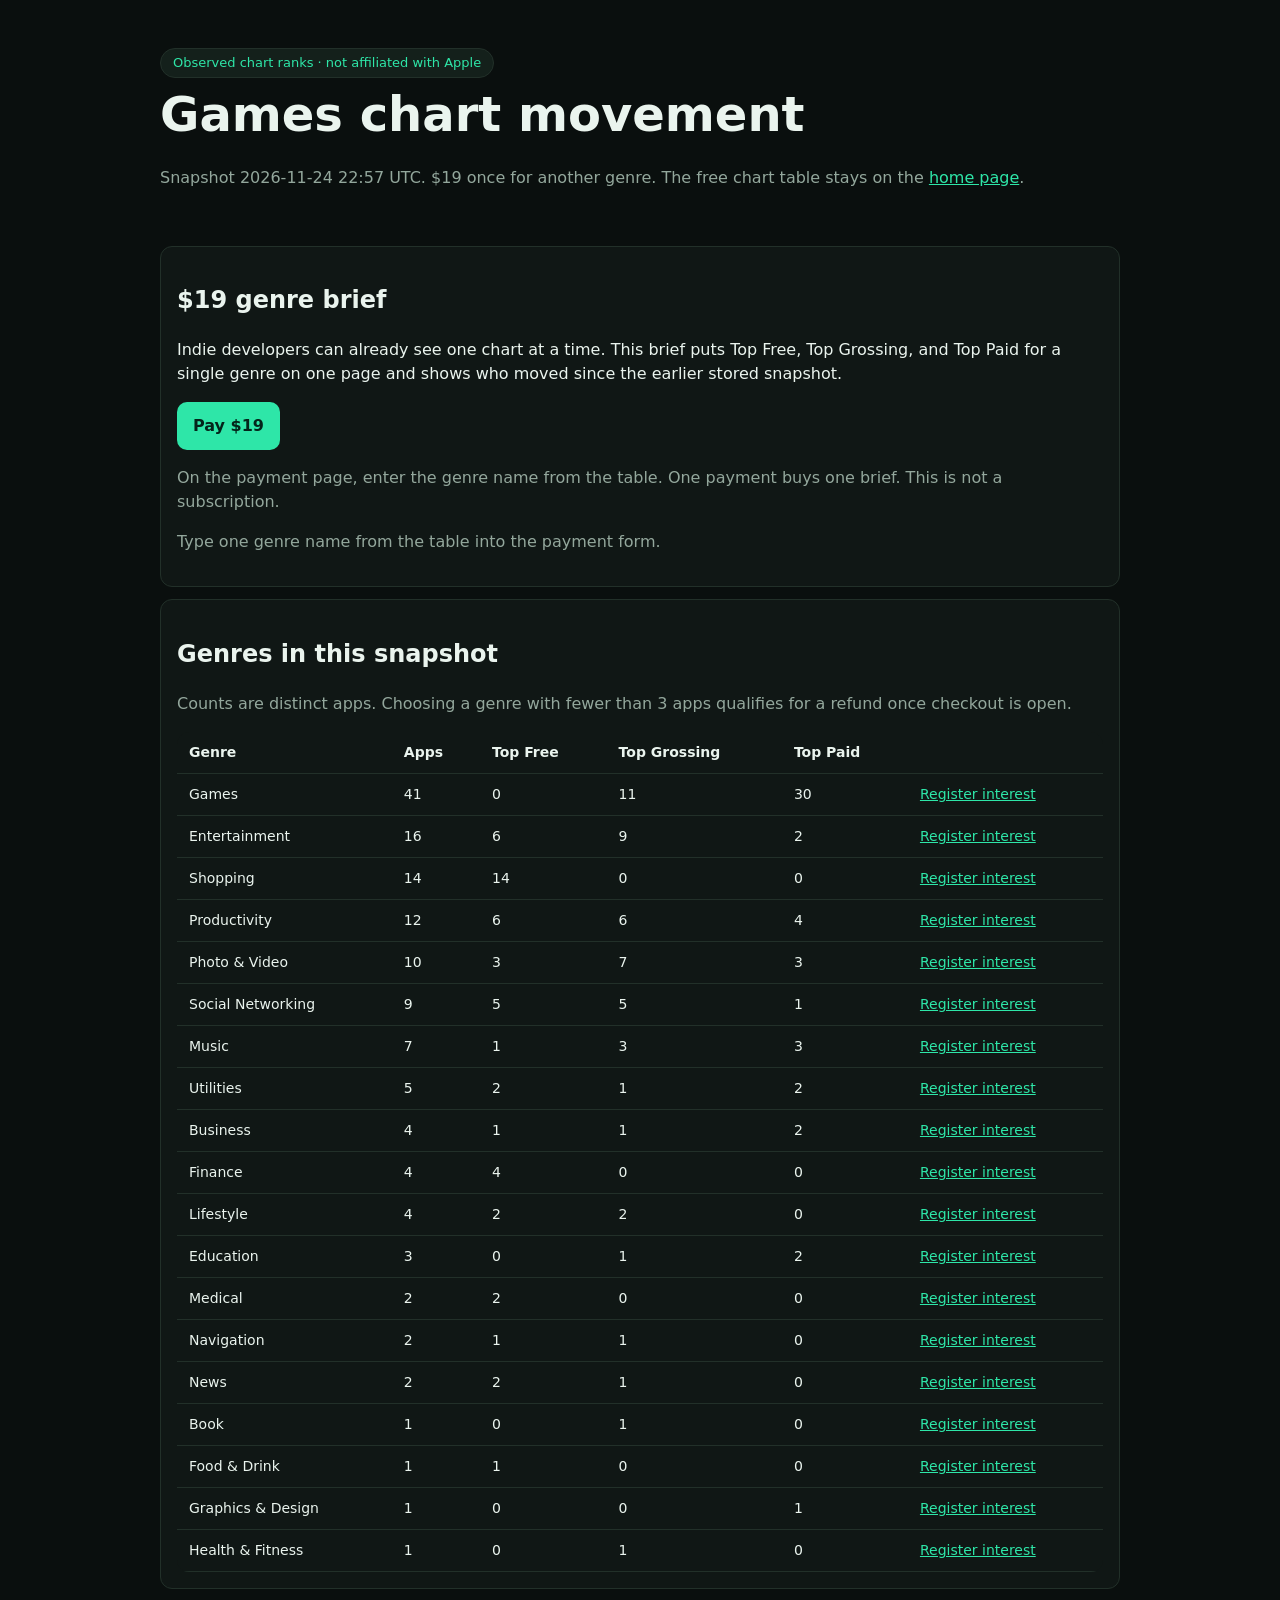
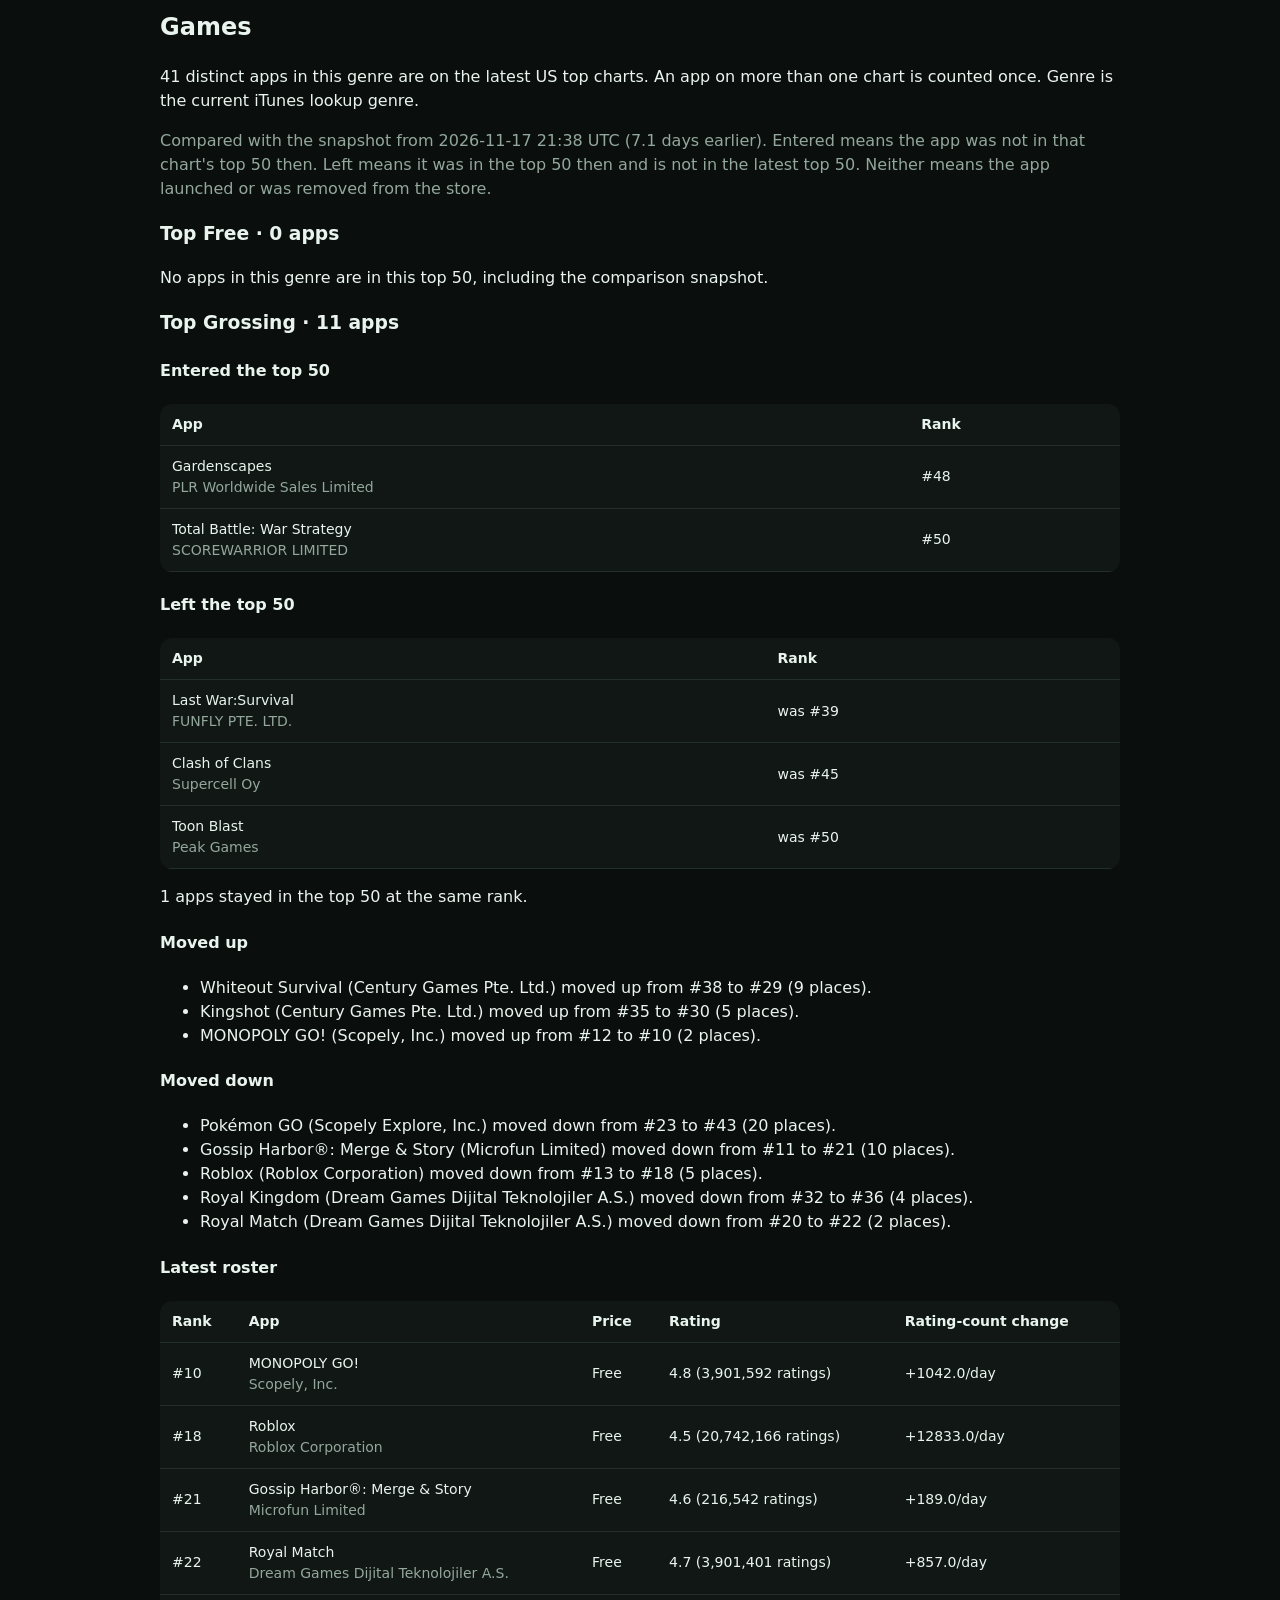
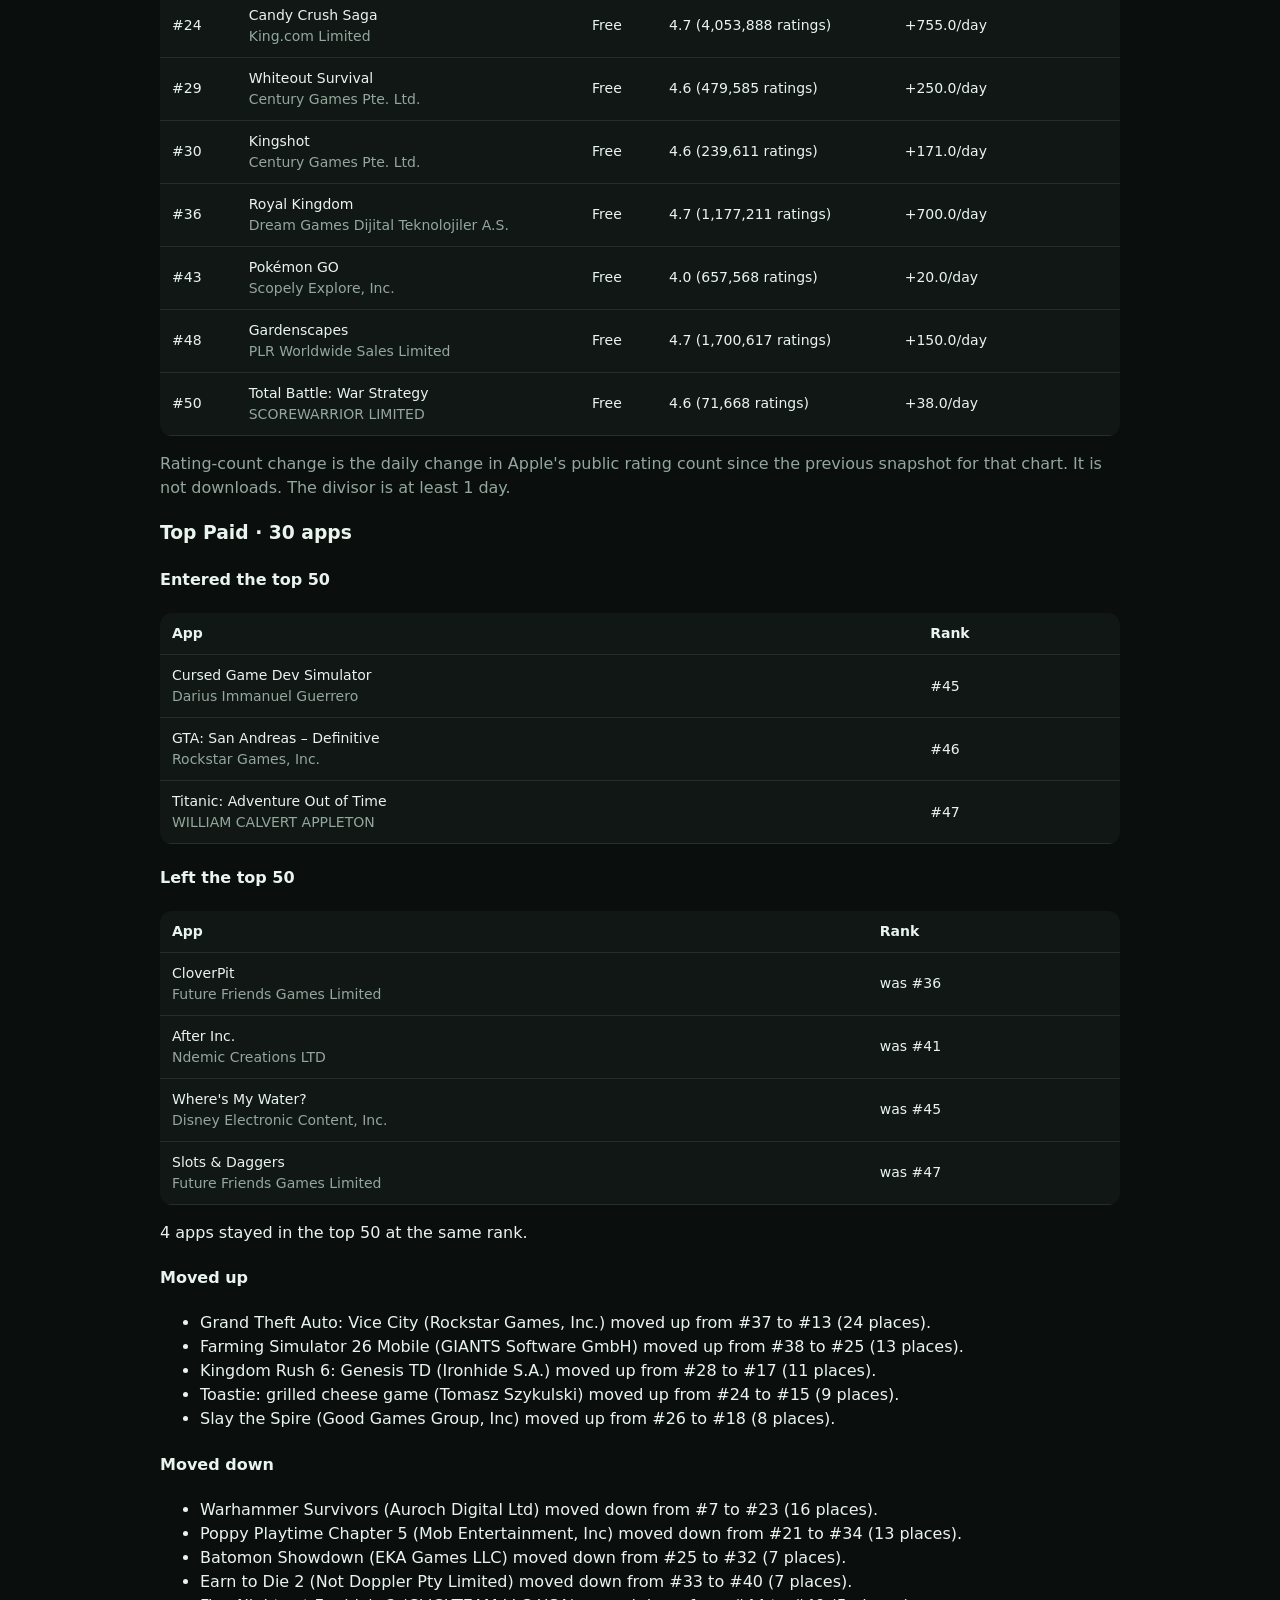
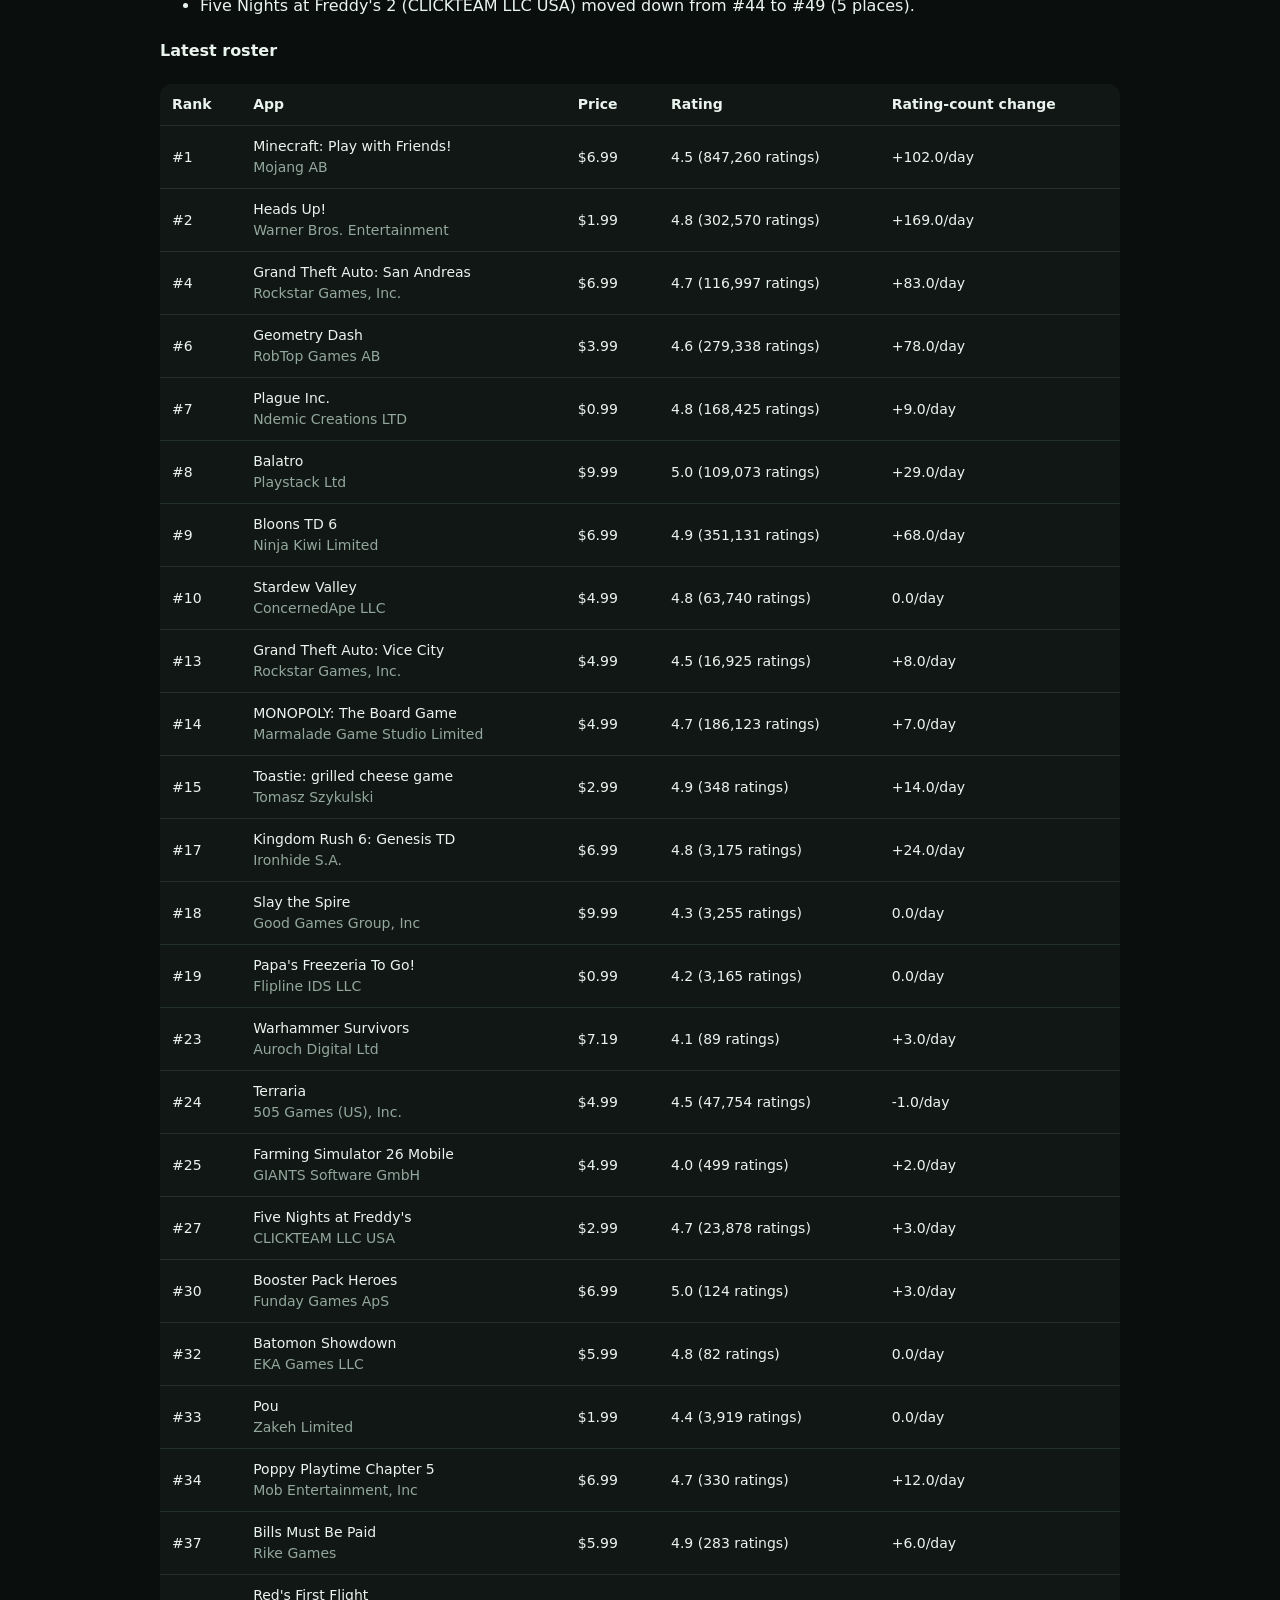
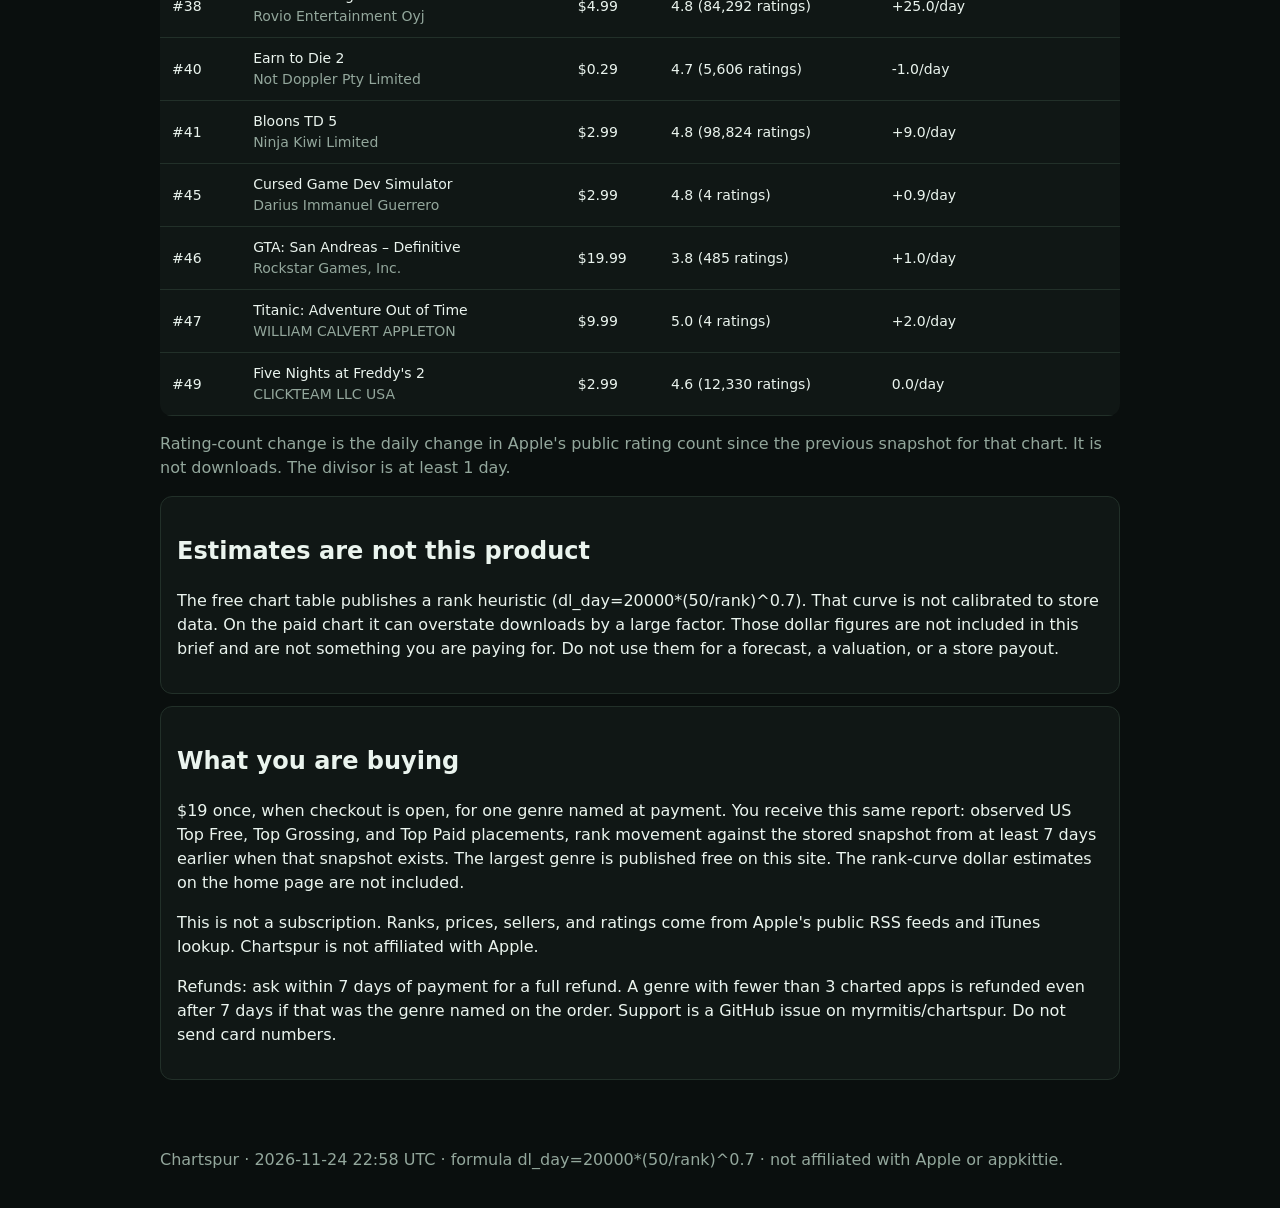
==== commit 851c7982: "chore: refresh Apple chart estimates and genre brief" ====
--- a/brief.html
+++ b/brief.html
@@ -12,7 +12,7 @@
 <header class="hero">
   <span class="badge">Observed chart ranks · not affiliated with Apple</span>
   <h1>Games chart movement</h1>
-  <p class="mut">Snapshot 2026-11-24 00:41 UTC. $19 once for another genre. The free chart table stays on the <a href="./">home page</a>.</p>
+  <p class="mut">Snapshot 2026-11-24 22:57 UTC. $19 once for another genre. The free chart table stays on the <a href="./">home page</a>.</p>
 </header>
 <main>
 <section class="card" id="offer">
@@ -21,11 +21,11 @@
   <a class="btn" href="https://buy.stripe.com/dRm8wOeSCcpA17d9qFeME03" rel="noopener noreferrer">Pay $19</a><p class="mut">On the payment page, enter the genre name from the table. One payment buys one brief. This is not a subscription.</p>
   <p class="mut">Type one genre name from the table into the payment form.</p>
 </section>
-<section class="card" id="catalog"><h2>Genres in this snapshot</h2><p class="mut">Counts are distinct apps. Choosing a genre with fewer than 3 apps qualifies for a refund once checkout is open.</p><div class="tablewrap"><table><thead><tr><th>Genre</th><th>Apps</th><th>Top Free</th><th>Top Grossing</th><th>Top Paid</th><th></th></tr></thead><tbody><tr><td>Games</td><td>43</td><td>0</td><td>11</td><td>32</td><td><a href="https://github.com/myrmitis/chartspur/issues/new?template=genre-brief.yml&amp;title=Genre%20brief%20request%3A%20Games">Register interest</a></td></tr><tr><td>Entertainment</td><td>21</td><td>9</td><td>10</td><td>3</td><td><a href="https://github.com/myrmitis/chartspur/issues/new?template=genre-brief.yml&amp;title=Genre%20brief%20request%3A%20Entertainment">Register interest</a></td></tr><tr><td>Productivity</td><td>11</td><td>6</td><td>5</td><td>3</td><td><a href="https://github.com/myrmitis/chartspur/issues/new?template=genre-brief.yml&amp;title=Genre%20brief%20request%3A%20Productivity">Register interest</a></td></tr><tr><td>Shopping</td><td>11</td><td>11</td><td>0</td><td>0</td><td><a href="https://github.com/myrmitis/chartspur/issues/new?template=genre-brief.yml&amp;title=Genre%20brief%20request%3A%20Shopping">Register interest</a></td></tr><tr><td>Photo &amp; Video</td><td>10</td><td>4</td><td>7</td><td>3</td><td><a href="https://github.com/myrmitis/chartspur/issues/new?template=genre-brief.yml&amp;title=Genre%20brief%20request%3A%20Photo%20%26%20Video">Register interest</a></td></tr><tr><td>Music</td><td>8</td><td>1</td><td>3</td><td>4</td><td><a href="https://github.com/myrmitis/chartspur/issues/new?template=genre-brief.yml&amp;title=Genre%20brief%20request%3A%20Music">Register interest</a></td></tr><tr><td>Social Networking</td><td>8</td><td>5</td><td>5</td><td>0</td><td><a href="https://github.com/myrmitis/chartspur/issues/new?template=genre-brief.yml&amp;title=Genre%20brief%20request%3A%20Social%20Networking">Register interest</a></td></tr><tr><td>Lifestyle</td><td>6</td><td>4</td><td>2</td><td>0</td><td><a href="https://github.com/myrmitis/chartspur/issues/new?template=genre-brief.yml&amp;title=Genre%20brief%20request%3A%20Lifestyle">Register interest</a></td></tr><tr><td>Utilities</td><td>5</td><td>2</td><td>1</td><td>2</td><td><a href="https://github.com/myrmitis/chartspur/issues/new?template=genre-brief.yml&amp;title=Genre%20brief%20request%3A%20Utilities">Register interest</a></td></tr><tr><td>Finance</td><td>3</td><td>3</td><td>0</td><td>0</td><td><a href="https://github.com/myrmitis/chartspur/issues/new?template=genre-brief.yml&amp;title=Genre%20brief%20request%3A%20Finance">Register interest</a></td></tr><tr><td>Business</td><td>2</td><td>0</td><td>1</td><td>1</td><td><a href="https://github.com/myrmitis/chartspur/issues/new?template=genre-brief.yml&amp;title=Genre%20brief%20request%3A%20Business">Register interest</a></td></tr><tr><td>Education</td><td>2</td><td>0</td><td>1</td><td>1</td><td><a href="https://github.com/myrmitis/chartspur/issues/new?template=genre-brief.yml&amp;title=Genre%20brief%20request%3A%20Education">Register interest</a></td></tr><tr><td>Navigation</td><td>2</td><td>1</td><td>1</td><td>0</td><td><a href="https://github.com/myrmitis/chartspur/issues/new?template=genre-brief.yml&amp;title=Genre%20brief%20request%3A%20Navigation">Register interest</a></td></tr><tr><td>Book</td><td>1</td><td>0</td><td>1</td><td>0</td><td><a href="https://github.com/myrmitis/chartspur/issues/new?template=genre-brief.yml&amp;title=Genre%20brief%20request%3A%20Book">Register interest</a></td></tr><tr><td>Food &amp; Drink</td><td>1</td><td>1</td><td>0</td><td>0</td><td><a href="https://github.com/myrmitis/chartspur/issues/new?template=genre-brief.yml&amp;title=Genre%20brief%20request%3A%20Food%20%26%20Drink">Register interest</a></td></tr><tr><td>Graphics &amp; Design</td><td>1</td><td>0</td><td>0</td><td>1</td><td><a href="https://github.com/myrmitis/chartspur/issues/new?template=genre-brief.yml&amp;title=Genre%20brief%20request%3A%20Graphics%20%26%20Design">Register interest</a></td></tr><tr><td>Health &amp; Fitness</td><td>1</td><td>0</td><td>1</td><td>0</td><td><a href="https://github.com/myrmitis/chartspur/issues/new?template=genre-brief.yml&amp;title=Genre%20brief%20request%3A%20Health%20%26%20Fitness">Register interest</a></td></tr><tr><td>Medical</td><td>1</td><td>1</td><td>0</td><td>0</td><td><a href="https://github.com/myrmitis/chartspur/issues/new?template=genre-brief.yml&amp;title=Genre%20brief%20request%3A%20Medical">Register interest</a></td></tr><tr><td>News</td><td>1</td><td>1</td><td>1</td><td>0</td><td><a href="https://github.com/myrmitis/chartspur/issues/new?template=genre-brief.yml&amp;title=Genre%20brief%20request%3A%20News">Register interest</a></td></tr><tr><td>Travel</td><td>1</td><td>1</td><td>0</td><td>0</td><td><a href="https://github.com/myrmitis/chartspur/issues/new?template=genre-brief.yml&amp;title=Genre%20brief%20request%3A%20Travel">Register interest</a></td></tr></tbody></table></div></section>
-<section id="observed"><h2>Games</h2><p>43 distinct apps in this genre are on the latest US top charts. An app on more than one chart is counted once. Genre is the current iTunes lookup genre.</p><p class="mut">Compared with the snapshot from 2026-11-16 22:48 UTC (7.1 days earlier). Entered means the app was not in that chart's top 50 then. Left means it was in the top 50 then and is not in the latest top 50. Neither means the app launched or was removed from the store.</p><h3>Top Free · 0 apps</h3><p>No apps in this genre are in this top 50, including the comparison snapshot.</p><h3>Top Grossing · 11 apps</h3><h4>Entered the top 50</h4><div class="tablewrap"><table><thead><tr><th>App</th><th>Rank</th></tr></thead><tbody><tr><td>Gardenscapes<br><span class="mut">PLR Worldwide Sales Limited</span></td><td>#46</td></tr><tr><td>Total Battle: War Strategy<br><span class="mut">SCOREWARRIOR LIMITED</span></td><td>#50</td></tr></tbody></table></div><h4>Left the top 50</h4><div class="tablewrap"><table><thead><tr><th>App</th><th>Rank</th></tr></thead><tbody><tr><td>Clash of Clans<br><span class="mut">Supercell Oy</span></td><td>was #46</td></tr><tr><td>Toon Blast<br><span class="mut">Peak Games</span></td><td>was #50</td></tr></tbody></table></div><p>1 apps stayed in the top 50 at the same rank.</p><h4>Moved up</h4><ul><li>Kingshot (Century Games Pte. Ltd.) moved up from #43 to #36 (7 places).</li><li>Candy Crush Saga (King.com Limited) moved up from #26 to #23 (3 places).</li><li>Royal Kingdom (Dream Games Dijital Teknolojiler A.S.) moved up from #32 to #29 (3 places).</li><li>Royal Match (Dream Games Dijital Teknolojiler A.S.) moved up from #21 to #20 (1 place).</li></ul><h4>Moved down</h4><ul><li>Pokémon GO (Scopely Explore, Inc.) moved down from #9 to #47 (38 places).</li><li>Gossip Harbor®: Merge &amp; Story (Microfun Limited) moved down from #18 to #21 (3 places).</li><li>Whiteout Survival (Century Games Pte. Ltd.) moved down from #39 to #41 (2 places).</li><li>Roblox (Roblox Corporation) moved down from #13 to #14 (1 place).</li></ul><h4>Latest roster</h4><div class="tablewrap"><table><thead><tr><th>Rank</th><th>App</th><th>Price</th><th>Rating</th><th>Rating-count change</th></tr></thead><tbody><tr><td>#10</td><td>MONOPOLY GO!<br><span class="mut">Scopely, Inc.</span></td><td>Free</td><td>4.8 (3,900,550 ratings)</td><td>+1567.1/day</td></tr><tr><td>#14</td><td>Roblox<br><span class="mut">Roblox Corporation</span></td><td>Free</td><td>4.5 (20,729,333 ratings)</td><td>+22097.9/day</td></tr><tr><td>#20</td><td>Royal Match<br><span class="mut">Dream Games Dijital Teknolojiler A.S.</span></td><td>Free</td><td>4.7 (3,900,544 ratings)</td><td>+1228.7/day</td></tr><tr><td>#21</td><td>Gossip Harbor®: Merge &amp; Story<br><span class="mut">Microfun Limited</span></td><td>Free</td><td>4.6 (216,353 ratings)</td><td>+281.9/day</td></tr><tr><td>#23</td><td>Candy Crush Saga<br><span class="mut">King.com Limited</span></td><td>Free</td><td>4.7 (4,053,133 ratings)</td><td>+1254.9/day</td></tr><tr><td>#29</td><td>Royal Kingdom<br><span class="mut">Dream Games Dijital Teknolojiler A.S.</span></td><td>Free</td><td>4.7 (1,176,511 ratings)</td><td>+1007.6/day</td></tr><tr><td>#36</td><td>Kingshot<br><span class="mut">Century Games Pte. Ltd.</span></td><td>Free</td><td>4.6 (239,440 ratings)</td><td>+180.8/day</td></tr><tr><td>#41</td><td>Whiteout Survival<br><span class="mut">Century Games Pte. Ltd.</span></td><td>Free</td><td>4.6 (479,335 ratings)</td><td>+277.8/day</td></tr><tr><td>#46</td><td>Gardenscapes<br><span class="mut">PLR Worldwide Sales Limited</span></td><td>Free</td><td>4.7 (1,700,467 ratings)</td><td>+255.7/day</td></tr><tr><td>#47</td><td>Pokémon GO<br><span class="mut">Scopely Explore, Inc.</span></td><td>Free</td><td>4.0 (657,548 ratings)</td><td>+95.4/day</td></tr><tr><td>#50</td><td>Total Battle: War Strategy<br><span class="mut">SCOREWARRIOR LIMITED</span></td><td>Free</td><td>4.6 (71,630 ratings)</td><td>+58.1/day</td></tr></tbody></table></div><p class="mut">Rating-count change is the daily change in Apple's public rating count since the previous snapshot for that chart. It is not downloads. The divisor is at least 1 day.</p><h3>Top Paid · 32 apps</h3><h4>Entered the top 50</h4><div class="tablewrap"><table><thead><tr><th>App</th><th>Rank</th></tr></thead><tbody><tr><td>Titanic: Adventure Out of Time<br><span class="mut">WILLIAM CALVERT APPLETON</span></td><td>#35</td></tr><tr><td>Bloons TD 5<br><span class="mut">Ninja Kiwi Limited</span></td><td>#44</td></tr><tr><td>GTA: San Andreas – Definitive<br><span class="mut">Rockstar Games, Inc.</span></td><td>#45</td></tr><tr><td>Brotato:Premium<br><span class="mut">QI YU SG. PTE. LTD.</span></td><td>#48</td></tr></tbody></table></div><h4>Left the top 50</h4><div class="tablewrap"><table><thead><tr><th>App</th><th>Rank</th></tr></thead><tbody><tr><td>Where's My Water?<br><span class="mut">Disney Electronic Content, Inc.</span></td><td>was #43</td></tr><tr><td>Slots &amp; Daggers<br><span class="mut">Future Friends Games Limited</span></td><td>was #44</td></tr><tr><td>Thrifty Business<br><span class="mut">Spellgarden Games UK Limited</span></td><td>was #45</td></tr><tr><td>Absolum<br><span class="mut">Playdigious</span></td><td>was #46</td></tr></tbody></table></div><p>3 apps stayed in the top 50 at the same rank.</p><h4>Moved up</h4><ul><li>Grand Theft Auto: Vice City (Rockstar Games, Inc.) moved up from #35 to #14 (21 places).</li><li>Farming Simulator 26 Mobile (GIANTS Software GmbH) moved up from #41 to #25 (16 places).</li><li>Toastie: grilled cheese game (Tomasz Szykulski) moved up from #27 to #16 (11 places).</li><li>Kingdom Rush 6: Genesis TD (Ironhide S.A.) moved up from #29 to #18 (11 places).</li><li>Grand Theft Auto: San Andreas (Rockstar Games, Inc.) moved up from #11 to #4 (7 places).</li></ul><h4>Moved down</h4><ul><li>Warhammer Survivors (Auroch Digital Ltd) moved down from #7 to #23 (16 places).</li><li>Incredibox (SO FAR SO GOOD) moved down from #34 to #49 (15 places).</li><li>CloverPit (Future Friends Games Limited) moved down from #38 to #50 (12 places).</li><li>Poppy Playtime Chapter 5 (Mob Entertainment, Inc) moved down from #18 to #29 (11 places).</li><li>Five Nights at Freddy's 2 (CLICKTEAM LLC USA) moved down from #36 to #47 (11 places).</li></ul><h4>Latest roster</h4><div class="tablewrap"><table><thead><tr><th>Rank</th><th>App</th><th>Price</th><th>Rating</th><th>Rating-count change</th></tr></thead><tbody><tr><td>#1</td><td>Minecraft: Play with Friends!<br><span class="mut">Mojang AB</span></td><td>$6.99</td><td>4.5 (847,158 ratings)</td><td>+281.0/day</td></tr><tr><td>#2</td><td>Heads Up!<br><span class="mut">Warner Bros. Entertainment</span></td><td>$1.99</td><td>4.8 (302,401 ratings)</td><td>+340.1/day</td></tr><tr><td>#4</td><td>Grand Theft Auto: San Andreas<br><span class="mut">Rockstar Games, Inc.</span></td><td>$6.99</td><td>4.7 (116,914 ratings)</td><td>+118.1/day</td></tr><tr><td>#5</td><td>Geometry Dash<br><span class="mut">RobTop Games AB</span></td><td>$3.99</td><td>4.6 (279,260 ratings)</td><td>+152.7/day</td></tr><tr><td>#7</td><td>Plague Inc.<br><span class="mut">Ndemic Creations LTD</span></td><td>$0.99</td><td>4.8 (168,416 ratings)</td><td>+25.3/day</td></tr><tr><td>#8</td><td>Balatro<br><span class="mut">Playstack Ltd</span></td><td>$9.99</td><td>5.0 (109,044 ratings)</td><td>+66.7/day</td></tr><tr><td>#9</td><td>Stardew Valley<br><span class="mut">ConcernedApe LLC</span></td><td>$4.99</td><td>4.8 (63,740 ratings)</td><td>+5.9/day</td></tr><tr><td>#10</td><td>Bloons TD 6<br><span class="mut">Ninja Kiwi Limited</span></td><td>$6.99</td><td>4.9 (351,063 ratings)</td><td>+119.0/day</td></tr><tr><td>#14</td><td>Grand Theft Auto: Vice City<br><span class="mut">Rockstar Games, Inc.</span></td><td>$4.99</td><td>4.5 (16,917 ratings)</td><td>+16.0/day</td></tr><tr><td>#15</td><td>MONOPOLY: The Board Game<br><span class="mut">Marmalade Game Studio Limited</span></td><td>$4.99</td><td>4.7 (186,116 ratings)</td><td>+14.3/day</td></tr><tr><td>#16</td><td>Toastie: grilled cheese game<br><span class="mut">Tomasz Szykulski</span></td><td>$2.99</td><td>4.8 (334 ratings)</td><td>+21.1/day</td></tr><tr><td>#18</td><td>Kingdom Rush 6: Genesis TD<br><span class="mut">Ironhide S.A.</span></td><td>$6.99</td><td>4.8 (3,151 ratings)</td><td>+31.2/day</td></tr><tr><td>#20</td><td>Papa's Freezeria To Go!<br><span class="mut">Flipline IDS LLC</span></td><td>$0.99</td><td>4.2 (3,165 ratings)</td><td>0.0/day</td></tr><tr><td>#21</td><td>Slay the Spire<br><span class="mut">Good Games Group, Inc</span></td><td>$9.99</td><td>4.3 (3,255 ratings)</td><td>0.0/day</td></tr><tr><td>#23</td><td>Warhammer Survivors<br><span class="mut">Auroch Digital Ltd</span></td><td>$7.19</td><td>4.1 (86 ratings)</td><td>+1.7/day</td></tr><tr><td>#24</td><td>Five Nights at Freddy's<br><span class="mut">CLICKTEAM LLC USA</span></td><td>$2.99</td><td>4.7 (23,875 ratings)</td><td>+8.4/day</td></tr><tr><td>#25</td><td>Farming Simulator 26 Mobile<br><span class="mut">GIANTS Software GmbH</span></td><td>$4.99</td><td>4.0 (497 ratings)</td><td>+7.6/day</td></tr><tr><td>#27</td><td>Terraria<br><span class="mut">505 Games (US), Inc.</span></td><td>$4.99</td><td>4.5 (47,755 ratings)</td><td>+1.7/day</td></tr><tr><td>#29</td><td>Poppy Playtime Chapter 5<br><span class="mut">Mob Entertainment, Inc</span></td><td>$6.99</td><td>4.7 (318 ratings)</td><td>+21.9/day</td></tr><tr><td>#32</td><td>Batomon Showdown<br><span class="mut">EKA Games LLC</span></td><td>$5.99</td><td>4.8 (82 ratings)</td><td>+1.7/day</td></tr><tr><td>#33</td><td>Booster Pack Heroes<br><span class="mut">Funday Games ApS</span></td><td>$6.99</td><td>5.0 (121 ratings)</td><td>+9.3/day</td></tr><tr><td>#34</td><td>Pou<br><span class="mut">Zakeh Limited</span></td><td>$1.99</td><td>4.4 (3,919 ratings)</td><td>+1.7/day</td></tr><tr><td>#35</td><td>Titanic: Adventure Out of Time<br><span class="mut">WILLIAM CALVERT APPLETON</span></td><td>$9.99</td><td>5.0 (2 ratings)</td><td>—</td></tr><tr><td>#36</td><td>Red's First Flight<br><span class="mut">Rovio Entertainment Oyj</span></td><td>$4.99</td><td>4.8 (84,267 ratings)</td><td>+44.7/day</td></tr><tr><td>#37</td><td>Bills Must Be Paid<br><span class="mut">Rike Games</span></td><td>$5.99</td><td>4.9 (277 ratings)</td><td>+5.1/day</td></tr><tr><td>#40</td><td>Earn to Die 2<br><span class="mut">Not Doppler Pty Limited</span></td><td>$0.29</td><td>4.7 (5,607 ratings)</td><td>0.0/day</td></tr><tr><td>#44</td><td>Bloons TD 5<br><span class="mut">Ninja Kiwi Limited</span></td><td>$2.99</td><td>4.8 (98,815 ratings)</td><td>+10.1/day</td></tr><tr><td>#45</td><td>GTA: San Andreas – Definitive<br><span class="mut">Rockstar Games, Inc.</span></td><td>$19.99</td><td>3.8 (484 ratings)</td><td>+1.7/day</td></tr><tr><td>#47</td><td>Five Nights at Freddy's 2<br><span class="mut">CLICKTEAM LLC USA</span></td><td>$2.99</td><td>4.6 (12,330 ratings)</td><td>+4.2/day</td></tr><tr><td>#48</td><td>Brotato:Premium<br><span class="mut">QI YU SG. PTE. LTD.</span></td><td>$4.99</td><td>4.7 (3,817 ratings)</td><td>+5.1/day</td></tr><tr><td>#49</td><td>Incredibox<br><span class="mut">SO FAR SO GOOD</span></td><td>$4.99</td><td>4.9 (51,479 ratings)</td><td>+15.2/day</td></tr><tr><td>#50</td><td>CloverPit<br><span class="mut">Future Friends Games Limited</span></td><td>$6.99</td><td>4.9 (6,489 ratings)</td><td>+4.1/day</td></tr></tbody></table></div><p class="mut">Rating-count change is the daily change in Apple's public rating count since the previous snapshot for that chart. It is not downloads. The divisor is at least 1 day.</p></section><section class="card" id="heuristic"><h2>Estimates are not this product</h2><p>The free chart table publishes a rank heuristic (dl_day=20000*(50/rank)^0.7). That curve is not calibrated to store data. On the paid chart it can overstate downloads by a large factor. Those dollar figures are not included in this brief and are not something you are paying for. Do not use them for a forecast, a valuation, or a store payout.</p></section>
+<section class="card" id="catalog"><h2>Genres in this snapshot</h2><p class="mut">Counts are distinct apps. Choosing a genre with fewer than 3 apps qualifies for a refund once checkout is open.</p><div class="tablewrap"><table><thead><tr><th>Genre</th><th>Apps</th><th>Top Free</th><th>Top Grossing</th><th>Top Paid</th><th></th></tr></thead><tbody><tr><td>Games</td><td>41</td><td>0</td><td>11</td><td>30</td><td><a href="https://github.com/myrmitis/chartspur/issues/new?template=genre-brief.yml&amp;title=Genre%20brief%20request%3A%20Games">Register interest</a></td></tr><tr><td>Entertainment</td><td>16</td><td>6</td><td>9</td><td>2</td><td><a href="https://github.com/myrmitis/chartspur/issues/new?template=genre-brief.yml&amp;title=Genre%20brief%20request%3A%20Entertainment">Register interest</a></td></tr><tr><td>Shopping</td><td>14</td><td>14</td><td>0</td><td>0</td><td><a href="https://github.com/myrmitis/chartspur/issues/new?template=genre-brief.yml&amp;title=Genre%20brief%20request%3A%20Shopping">Register interest</a></td></tr><tr><td>Productivity</td><td>12</td><td>6</td><td>6</td><td>4</td><td><a href="https://github.com/myrmitis/chartspur/issues/new?template=genre-brief.yml&amp;title=Genre%20brief%20request%3A%20Productivity">Register interest</a></td></tr><tr><td>Photo &amp; Video</td><td>10</td><td>3</td><td>7</td><td>3</td><td><a href="https://github.com/myrmitis/chartspur/issues/new?template=genre-brief.yml&amp;title=Genre%20brief%20request%3A%20Photo%20%26%20Video">Register interest</a></td></tr><tr><td>Social Networking</td><td>9</td><td>5</td><td>5</td><td>1</td><td><a href="https://github.com/myrmitis/chartspur/issues/new?template=genre-brief.yml&amp;title=Genre%20brief%20request%3A%20Social%20Networking">Register interest</a></td></tr><tr><td>Music</td><td>7</td><td>1</td><td>3</td><td>3</td><td><a href="https://github.com/myrmitis/chartspur/issues/new?template=genre-brief.yml&amp;title=Genre%20brief%20request%3A%20Music">Register interest</a></td></tr><tr><td>Utilities</td><td>5</td><td>2</td><td>1</td><td>2</td><td><a href="https://github.com/myrmitis/chartspur/issues/new?template=genre-brief.yml&amp;title=Genre%20brief%20request%3A%20Utilities">Register interest</a></td></tr><tr><td>Business</td><td>4</td><td>1</td><td>1</td><td>2</td><td><a href="https://github.com/myrmitis/chartspur/issues/new?template=genre-brief.yml&amp;title=Genre%20brief%20request%3A%20Business">Register interest</a></td></tr><tr><td>Finance</td><td>4</td><td>4</td><td>0</td><td>0</td><td><a href="https://github.com/myrmitis/chartspur/issues/new?template=genre-brief.yml&amp;title=Genre%20brief%20request%3A%20Finance">Register interest</a></td></tr><tr><td>Lifestyle</td><td>4</td><td>2</td><td>2</td><td>0</td><td><a href="https://github.com/myrmitis/chartspur/issues/new?template=genre-brief.yml&amp;title=Genre%20brief%20request%3A%20Lifestyle">Register interest</a></td></tr><tr><td>Education</td><td>3</td><td>0</td><td>1</td><td>2</td><td><a href="https://github.com/myrmitis/chartspur/issues/new?template=genre-brief.yml&amp;title=Genre%20brief%20request%3A%20Education">Register interest</a></td></tr><tr><td>Medical</td><td>2</td><td>2</td><td>0</td><td>0</td><td><a href="https://github.com/myrmitis/chartspur/issues/new?template=genre-brief.yml&amp;title=Genre%20brief%20request%3A%20Medical">Register interest</a></td></tr><tr><td>Navigation</td><td>2</td><td>1</td><td>1</td><td>0</td><td><a href="https://github.com/myrmitis/chartspur/issues/new?template=genre-brief.yml&amp;title=Genre%20brief%20request%3A%20Navigation">Register interest</a></td></tr><tr><td>News</td><td>2</td><td>2</td><td>1</td><td>0</td><td><a href="https://github.com/myrmitis/chartspur/issues/new?template=genre-brief.yml&amp;title=Genre%20brief%20request%3A%20News">Register interest</a></td></tr><tr><td>Book</td><td>1</td><td>0</td><td>1</td><td>0</td><td><a href="https://github.com/myrmitis/chartspur/issues/new?template=genre-brief.yml&amp;title=Genre%20brief%20request%3A%20Book">Register interest</a></td></tr><tr><td>Food &amp; Drink</td><td>1</td><td>1</td><td>0</td><td>0</td><td><a href="https://github.com/myrmitis/chartspur/issues/new?template=genre-brief.yml&amp;title=Genre%20brief%20request%3A%20Food%20%26%20Drink">Register interest</a></td></tr><tr><td>Graphics &amp; Design</td><td>1</td><td>0</td><td>0</td><td>1</td><td><a href="https://github.com/myrmitis/chartspur/issues/new?template=genre-brief.yml&amp;title=Genre%20brief%20request%3A%20Graphics%20%26%20Design">Register interest</a></td></tr><tr><td>Health &amp; Fitness</td><td>1</td><td>0</td><td>1</td><td>0</td><td><a href="https://github.com/myrmitis/chartspur/issues/new?template=genre-brief.yml&amp;title=Genre%20brief%20request%3A%20Health%20%26%20Fitness">Register interest</a></td></tr></tbody></table></div></section>
+<section id="observed"><h2>Games</h2><p>41 distinct apps in this genre are on the latest US top charts. An app on more than one chart is counted once. Genre is the current iTunes lookup genre.</p><p class="mut">Compared with the snapshot from 2026-11-17 21:38 UTC (7.1 days earlier). Entered means the app was not in that chart's top 50 then. Left means it was in the top 50 then and is not in the latest top 50. Neither means the app launched or was removed from the store.</p><h3>Top Free · 0 apps</h3><p>No apps in this genre are in this top 50, including the comparison snapshot.</p><h3>Top Grossing · 11 apps</h3><h4>Entered the top 50</h4><div class="tablewrap"><table><thead><tr><th>App</th><th>Rank</th></tr></thead><tbody><tr><td>Gardenscapes<br><span class="mut">PLR Worldwide Sales Limited</span></td><td>#48</td></tr><tr><td>Total Battle: War Strategy<br><span class="mut">SCOREWARRIOR LIMITED</span></td><td>#50</td></tr></tbody></table></div><h4>Left the top 50</h4><div class="tablewrap"><table><thead><tr><th>App</th><th>Rank</th></tr></thead><tbody><tr><td>Last War:Survival<br><span class="mut">FUNFLY PTE. LTD.</span></td><td>was #39</td></tr><tr><td>Clash of Clans<br><span class="mut">Supercell Oy</span></td><td>was #45</td></tr><tr><td>Toon Blast<br><span class="mut">Peak Games</span></td><td>was #50</td></tr></tbody></table></div><p>1 apps stayed in the top 50 at the same rank.</p><h4>Moved up</h4><ul><li>Whiteout Survival (Century Games Pte. Ltd.) moved up from #38 to #29 (9 places).</li><li>Kingshot (Century Games Pte. Ltd.) moved up from #35 to #30 (5 places).</li><li>MONOPOLY GO! (Scopely, Inc.) moved up from #12 to #10 (2 places).</li></ul><h4>Moved down</h4><ul><li>Pokémon GO (Scopely Explore, Inc.) moved down from #23 to #43 (20 places).</li><li>Gossip Harbor®: Merge &amp; Story (Microfun Limited) moved down from #11 to #21 (10 places).</li><li>Roblox (Roblox Corporation) moved down from #13 to #18 (5 places).</li><li>Royal Kingdom (Dream Games Dijital Teknolojiler A.S.) moved down from #32 to #36 (4 places).</li><li>Royal Match (Dream Games Dijital Teknolojiler A.S.) moved down from #20 to #22 (2 places).</li></ul><h4>Latest roster</h4><div class="tablewrap"><table><thead><tr><th>Rank</th><th>App</th><th>Price</th><th>Rating</th><th>Rating-count change</th></tr></thead><tbody><tr><td>#10</td><td>MONOPOLY GO!<br><span class="mut">Scopely, Inc.</span></td><td>Free</td><td>4.8 (3,901,592 ratings)</td><td>+1042.0/day</td></tr><tr><td>#18</td><td>Roblox<br><span class="mut">Roblox Corporation</span></td><td>Free</td><td>4.5 (20,742,166 ratings)</td><td>+12833.0/day</td></tr><tr><td>#21</td><td>Gossip Harbor®: Merge &amp; Story<br><span class="mut">Microfun Limited</span></td><td>Free</td><td>4.6 (216,542 ratings)</td><td>+189.0/day</td></tr><tr><td>#22</td><td>Royal Match<br><span class="mut">Dream Games Dijital Teknolojiler A.S.</span></td><td>Free</td><td>4.7 (3,901,401 ratings)</td><td>+857.0/day</td></tr><tr><td>#24</td><td>Candy Crush Saga<br><span class="mut">King.com Limited</span></td><td>Free</td><td>4.7 (4,053,888 ratings)</td><td>+755.0/day</td></tr><tr><td>#29</td><td>Whiteout Survival<br><span class="mut">Century Games Pte. Ltd.</span></td><td>Free</td><td>4.6 (479,585 ratings)</td><td>+250.0/day</td></tr><tr><td>#30</td><td>Kingshot<br><span class="mut">Century Games Pte. Ltd.</span></td><td>Free</td><td>4.6 (239,611 ratings)</td><td>+171.0/day</td></tr><tr><td>#36</td><td>Royal Kingdom<br><span class="mut">Dream Games Dijital Teknolojiler A.S.</span></td><td>Free</td><td>4.7 (1,177,211 ratings)</td><td>+700.0/day</td></tr><tr><td>#43</td><td>Pokémon GO<br><span class="mut">Scopely Explore, Inc.</span></td><td>Free</td><td>4.0 (657,568 ratings)</td><td>+20.0/day</td></tr><tr><td>#48</td><td>Gardenscapes<br><span class="mut">PLR Worldwide Sales Limited</span></td><td>Free</td><td>4.7 (1,700,617 ratings)</td><td>+150.0/day</td></tr><tr><td>#50</td><td>Total Battle: War Strategy<br><span class="mut">SCOREWARRIOR LIMITED</span></td><td>Free</td><td>4.6 (71,668 ratings)</td><td>+38.0/day</td></tr></tbody></table></div><p class="mut">Rating-count change is the daily change in Apple's public rating count since the previous snapshot for that chart. It is not downloads. The divisor is at least 1 day.</p><h3>Top Paid · 30 apps</h3><h4>Entered the top 50</h4><div class="tablewrap"><table><thead><tr><th>App</th><th>Rank</th></tr></thead><tbody><tr><td>Cursed Game Dev Simulator<br><span class="mut">Darius Immanuel Guerrero</span></td><td>#45</td></tr><tr><td>GTA: San Andreas – Definitive<br><span class="mut">Rockstar Games, Inc.</span></td><td>#46</td></tr><tr><td>Titanic: Adventure Out of Time<br><span class="mut">WILLIAM CALVERT APPLETON</span></td><td>#47</td></tr></tbody></table></div><h4>Left the top 50</h4><div class="tablewrap"><table><thead><tr><th>App</th><th>Rank</th></tr></thead><tbody><tr><td>CloverPit<br><span class="mut">Future Friends Games Limited</span></td><td>was #36</td></tr><tr><td>After Inc.<br><span class="mut">Ndemic Creations LTD</span></td><td>was #41</td></tr><tr><td>Where's My Water?<br><span class="mut">Disney Electronic Content, Inc.</span></td><td>was #45</td></tr><tr><td>Slots &amp; Daggers<br><span class="mut">Future Friends Games Limited</span></td><td>was #47</td></tr></tbody></table></div><p>4 apps stayed in the top 50 at the same rank.</p><h4>Moved up</h4><ul><li>Grand Theft Auto: Vice City (Rockstar Games, Inc.) moved up from #37 to #13 (24 places).</li><li>Farming Simulator 26 Mobile (GIANTS Software GmbH) moved up from #38 to #25 (13 places).</li><li>Kingdom Rush 6: Genesis TD (Ironhide S.A.) moved up from #28 to #17 (11 places).</li><li>Toastie: grilled cheese game (Tomasz Szykulski) moved up from #24 to #15 (9 places).</li><li>Slay the Spire (Good Games Group, Inc) moved up from #26 to #18 (8 places).</li></ul><h4>Moved down</h4><ul><li>Warhammer Survivors (Auroch Digital Ltd) moved down from #7 to #23 (16 places).</li><li>Poppy Playtime Chapter 5 (Mob Entertainment, Inc) moved down from #21 to #34 (13 places).</li><li>Batomon Showdown (EKA Games LLC) moved down from #25 to #32 (7 places).</li><li>Earn to Die 2 (Not Doppler Pty Limited) moved down from #33 to #40 (7 places).</li><li>Five Nights at Freddy's 2 (CLICKTEAM LLC USA) moved down from #44 to #49 (5 places).</li></ul><h4>Latest roster</h4><div class="tablewrap"><table><thead><tr><th>Rank</th><th>App</th><th>Price</th><th>Rating</th><th>Rating-count change</th></tr></thead><tbody><tr><td>#1</td><td>Minecraft: Play with Friends!<br><span class="mut">Mojang AB</span></td><td>$6.99</td><td>4.5 (847,260 ratings)</td><td>+102.0/day</td></tr><tr><td>#2</td><td>Heads Up!<br><span class="mut">Warner Bros. Entertainment</span></td><td>$1.99</td><td>4.8 (302,570 ratings)</td><td>+169.0/day</td></tr><tr><td>#4</td><td>Grand Theft Auto: San Andreas<br><span class="mut">Rockstar Games, Inc.</span></td><td>$6.99</td><td>4.7 (116,997 ratings)</td><td>+83.0/day</td></tr><tr><td>#6</td><td>Geometry Dash<br><span class="mut">RobTop Games AB</span></td><td>$3.99</td><td>4.6 (279,338 ratings)</td><td>+78.0/day</td></tr><tr><td>#7</td><td>Plague Inc.<br><span class="mut">Ndemic Creations LTD</span></td><td>$0.99</td><td>4.8 (168,425 ratings)</td><td>+9.0/day</td></tr><tr><td>#8</td><td>Balatro<br><span class="mut">Playstack Ltd</span></td><td>$9.99</td><td>5.0 (109,073 ratings)</td><td>+29.0/day</td></tr><tr><td>#9</td><td>Bloons TD 6<br><span class="mut">Ninja Kiwi Limited</span></td><td>$6.99</td><td>4.9 (351,131 ratings)</td><td>+68.0/day</td></tr><tr><td>#10</td><td>Stardew Valley<br><span class="mut">ConcernedApe LLC</span></td><td>$4.99</td><td>4.8 (63,740 ratings)</td><td>0.0/day</td></tr><tr><td>#13</td><td>Grand Theft Auto: Vice City<br><span class="mut">Rockstar Games, Inc.</span></td><td>$4.99</td><td>4.5 (16,925 ratings)</td><td>+8.0/day</td></tr><tr><td>#14</td><td>MONOPOLY: The Board Game<br><span class="mut">Marmalade Game Studio Limited</span></td><td>$4.99</td><td>4.7 (186,123 ratings)</td><td>+7.0/day</td></tr><tr><td>#15</td><td>Toastie: grilled cheese game<br><span class="mut">Tomasz Szykulski</span></td><td>$2.99</td><td>4.9 (348 ratings)</td><td>+14.0/day</td></tr><tr><td>#17</td><td>Kingdom Rush 6: Genesis TD<br><span class="mut">Ironhide S.A.</span></td><td>$6.99</td><td>4.8 (3,175 ratings)</td><td>+24.0/day</td></tr><tr><td>#18</td><td>Slay the Spire<br><span class="mut">Good Games Group, Inc</span></td><td>$9.99</td><td>4.3 (3,255 ratings)</td><td>0.0/day</td></tr><tr><td>#19</td><td>Papa's Freezeria To Go!<br><span class="mut">Flipline IDS LLC</span></td><td>$0.99</td><td>4.2 (3,165 ratings)</td><td>0.0/day</td></tr><tr><td>#23</td><td>Warhammer Survivors<br><span class="mut">Auroch Digital Ltd</span></td><td>$7.19</td><td>4.1 (89 ratings)</td><td>+3.0/day</td></tr><tr><td>#24</td><td>Terraria<br><span class="mut">505 Games (US), Inc.</span></td><td>$4.99</td><td>4.5 (47,754 ratings)</td><td>-1.0/day</td></tr><tr><td>#25</td><td>Farming Simulator 26 Mobile<br><span class="mut">GIANTS Software GmbH</span></td><td>$4.99</td><td>4.0 (499 ratings)</td><td>+2.0/day</td></tr><tr><td>#27</td><td>Five Nights at Freddy's<br><span class="mut">CLICKTEAM LLC USA</span></td><td>$2.99</td><td>4.7 (23,878 ratings)</td><td>+3.0/day</td></tr><tr><td>#30</td><td>Booster Pack Heroes<br><span class="mut">Funday Games ApS</span></td><td>$6.99</td><td>5.0 (124 ratings)</td><td>+3.0/day</td></tr><tr><td>#32</td><td>Batomon Showdown<br><span class="mut">EKA Games LLC</span></td><td>$5.99</td><td>4.8 (82 ratings)</td><td>0.0/day</td></tr><tr><td>#33</td><td>Pou<br><span class="mut">Zakeh Limited</span></td><td>$1.99</td><td>4.4 (3,919 ratings)</td><td>0.0/day</td></tr><tr><td>#34</td><td>Poppy Playtime Chapter 5<br><span class="mut">Mob Entertainment, Inc</span></td><td>$6.99</td><td>4.7 (330 ratings)</td><td>+12.0/day</td></tr><tr><td>#37</td><td>Bills Must Be Paid<br><span class="mut">Rike Games</span></td><td>$5.99</td><td>4.9 (283 ratings)</td><td>+6.0/day</td></tr><tr><td>#38</td><td>Red's First Flight<br><span class="mut">Rovio Entertainment Oyj</span></td><td>$4.99</td><td>4.8 (84,292 ratings)</td><td>+25.0/day</td></tr><tr><td>#40</td><td>Earn to Die 2<br><span class="mut">Not Doppler Pty Limited</span></td><td>$0.29</td><td>4.7 (5,606 ratings)</td><td>-1.0/day</td></tr><tr><td>#41</td><td>Bloons TD 5<br><span class="mut">Ninja Kiwi Limited</span></td><td>$2.99</td><td>4.8 (98,824 ratings)</td><td>+9.0/day</td></tr><tr><td>#45</td><td>Cursed Game Dev Simulator<br><span class="mut">Darius Immanuel Guerrero</span></td><td>$2.99</td><td>4.8 (4 ratings)</td><td>+0.9/day</td></tr><tr><td>#46</td><td>GTA: San Andreas – Definitive<br><span class="mut">Rockstar Games, Inc.</span></td><td>$19.99</td><td>3.8 (485 ratings)</td><td>+1.0/day</td></tr><tr><td>#47</td><td>Titanic: Adventure Out of Time<br><span class="mut">WILLIAM CALVERT APPLETON</span></td><td>$9.99</td><td>5.0 (4 ratings)</td><td>+2.0/day</td></tr><tr><td>#49</td><td>Five Nights at Freddy's 2<br><span class="mut">CLICKTEAM LLC USA</span></td><td>$2.99</td><td>4.6 (12,330 ratings)</td><td>0.0/day</td></tr></tbody></table></div><p class="mut">Rating-count change is the daily change in Apple's public rating count since the previous snapshot for that chart. It is not downloads. The divisor is at least 1 day.</p></section><section class="card" id="heuristic"><h2>Estimates are not this product</h2><p>The free chart table publishes a rank heuristic (dl_day=20000*(50/rank)^0.7). That curve is not calibrated to store data. On the paid chart it can overstate downloads by a large factor. Those dollar figures are not included in this brief and are not something you are paying for. Do not use them for a forecast, a valuation, or a store payout.</p></section>
 <section class="card" id="policy"><h2>What you are buying</h2><p>$19 once, when checkout is open, for one genre named at payment. You receive this same report: observed US Top Free, Top Grossing, and Top Paid placements, rank movement against the stored snapshot from at least 7 days earlier when that snapshot exists. The largest genre is published free on this site. The rank-curve dollar estimates on the home page are not included.</p><p>This is not a subscription. Ranks, prices, sellers, and ratings come from Apple's public RSS feeds and iTunes lookup. Chartspur is not affiliated with Apple.</p><p>Refunds: ask within 7 days of payment for a full refund. A genre with fewer than 3 charted apps is refunded even after 7 days if that was the genre named on the order. Support is a GitHub issue on myrmitis/chartspur. Do not send card numbers.</p></section>
 </main>
-<footer><p class="mut">Chartspur · 2026-11-24 00:41 UTC · formula dl_day=20000*(50/rank)^0.7 · not affiliated with Apple or appkittie.</p></footer>
+<footer><p class="mut">Chartspur · 2026-11-24 22:58 UTC · formula dl_day=20000*(50/rank)^0.7 · not affiliated with Apple or appkittie.</p></footer>
 <script>
 document.getElementById("genre") && document.getElementById("genre").addEventListener("change", function () {
   var link = document.getElementById("request");
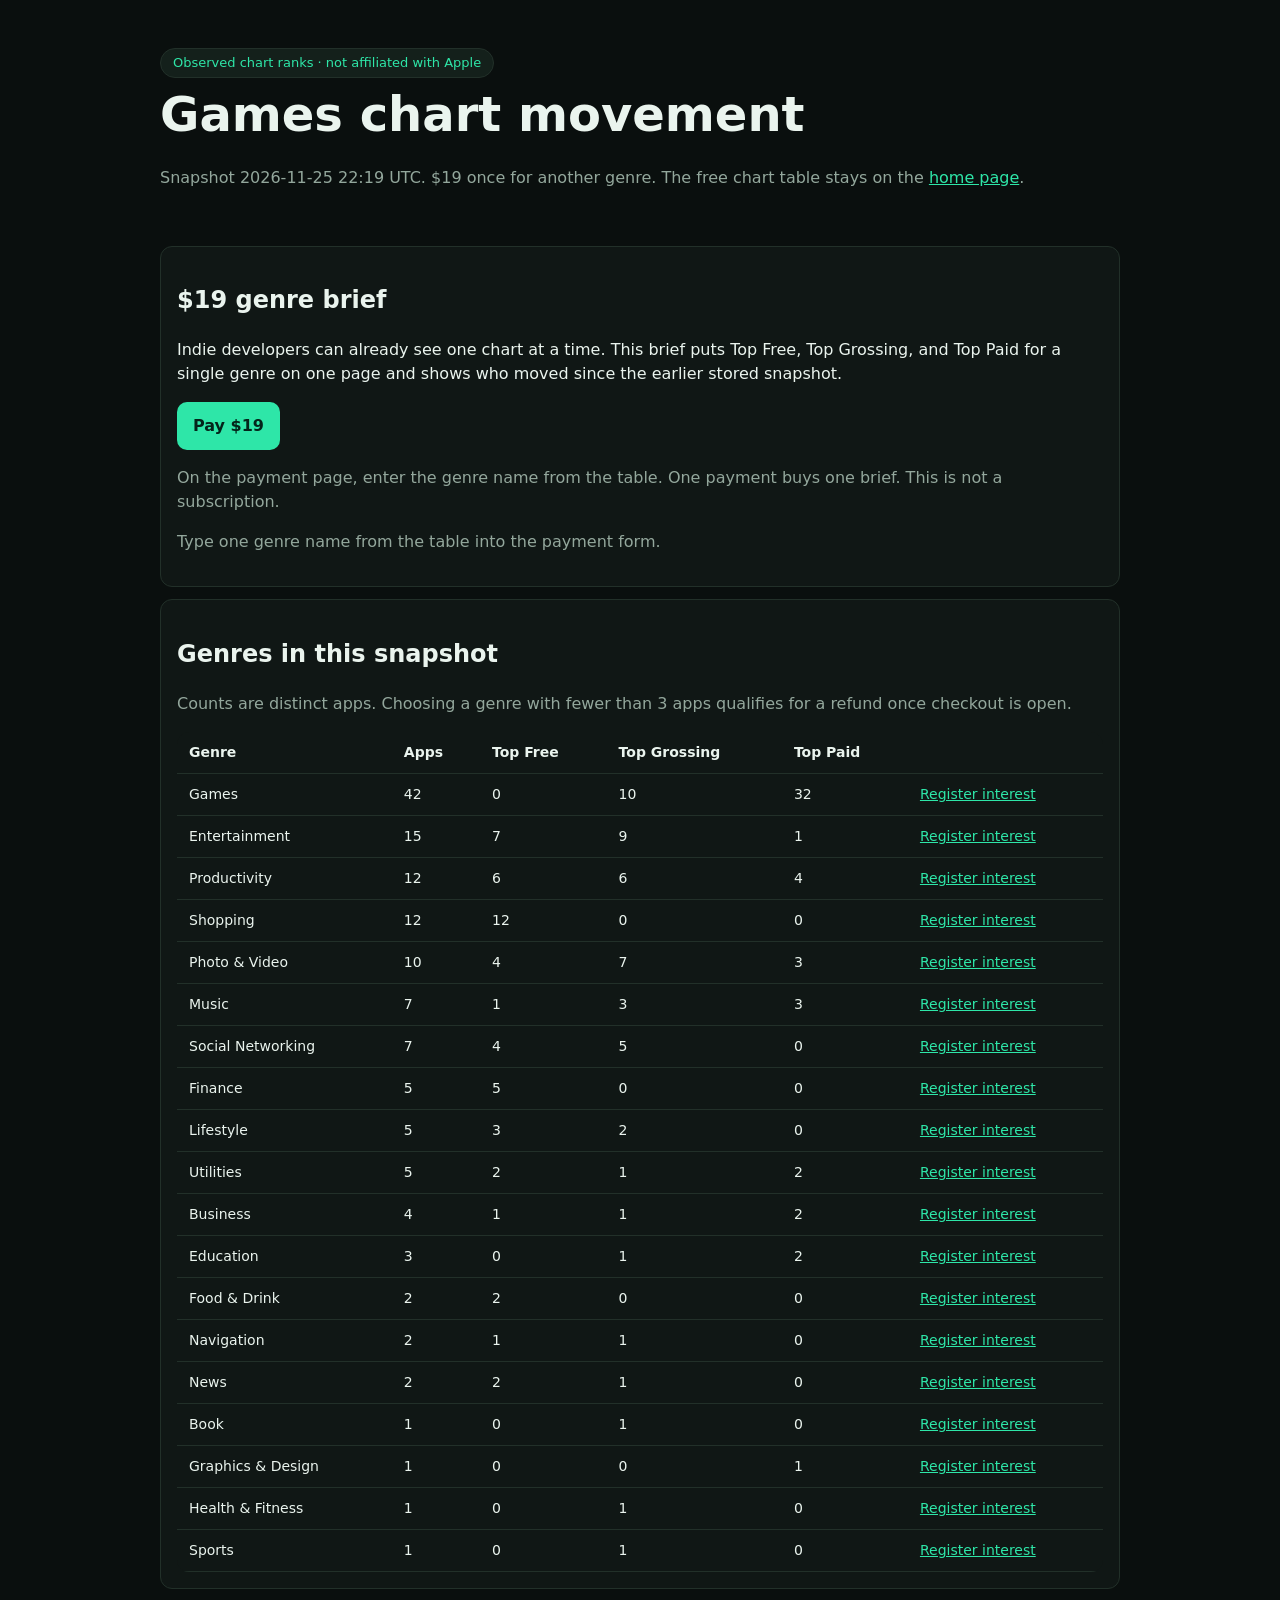
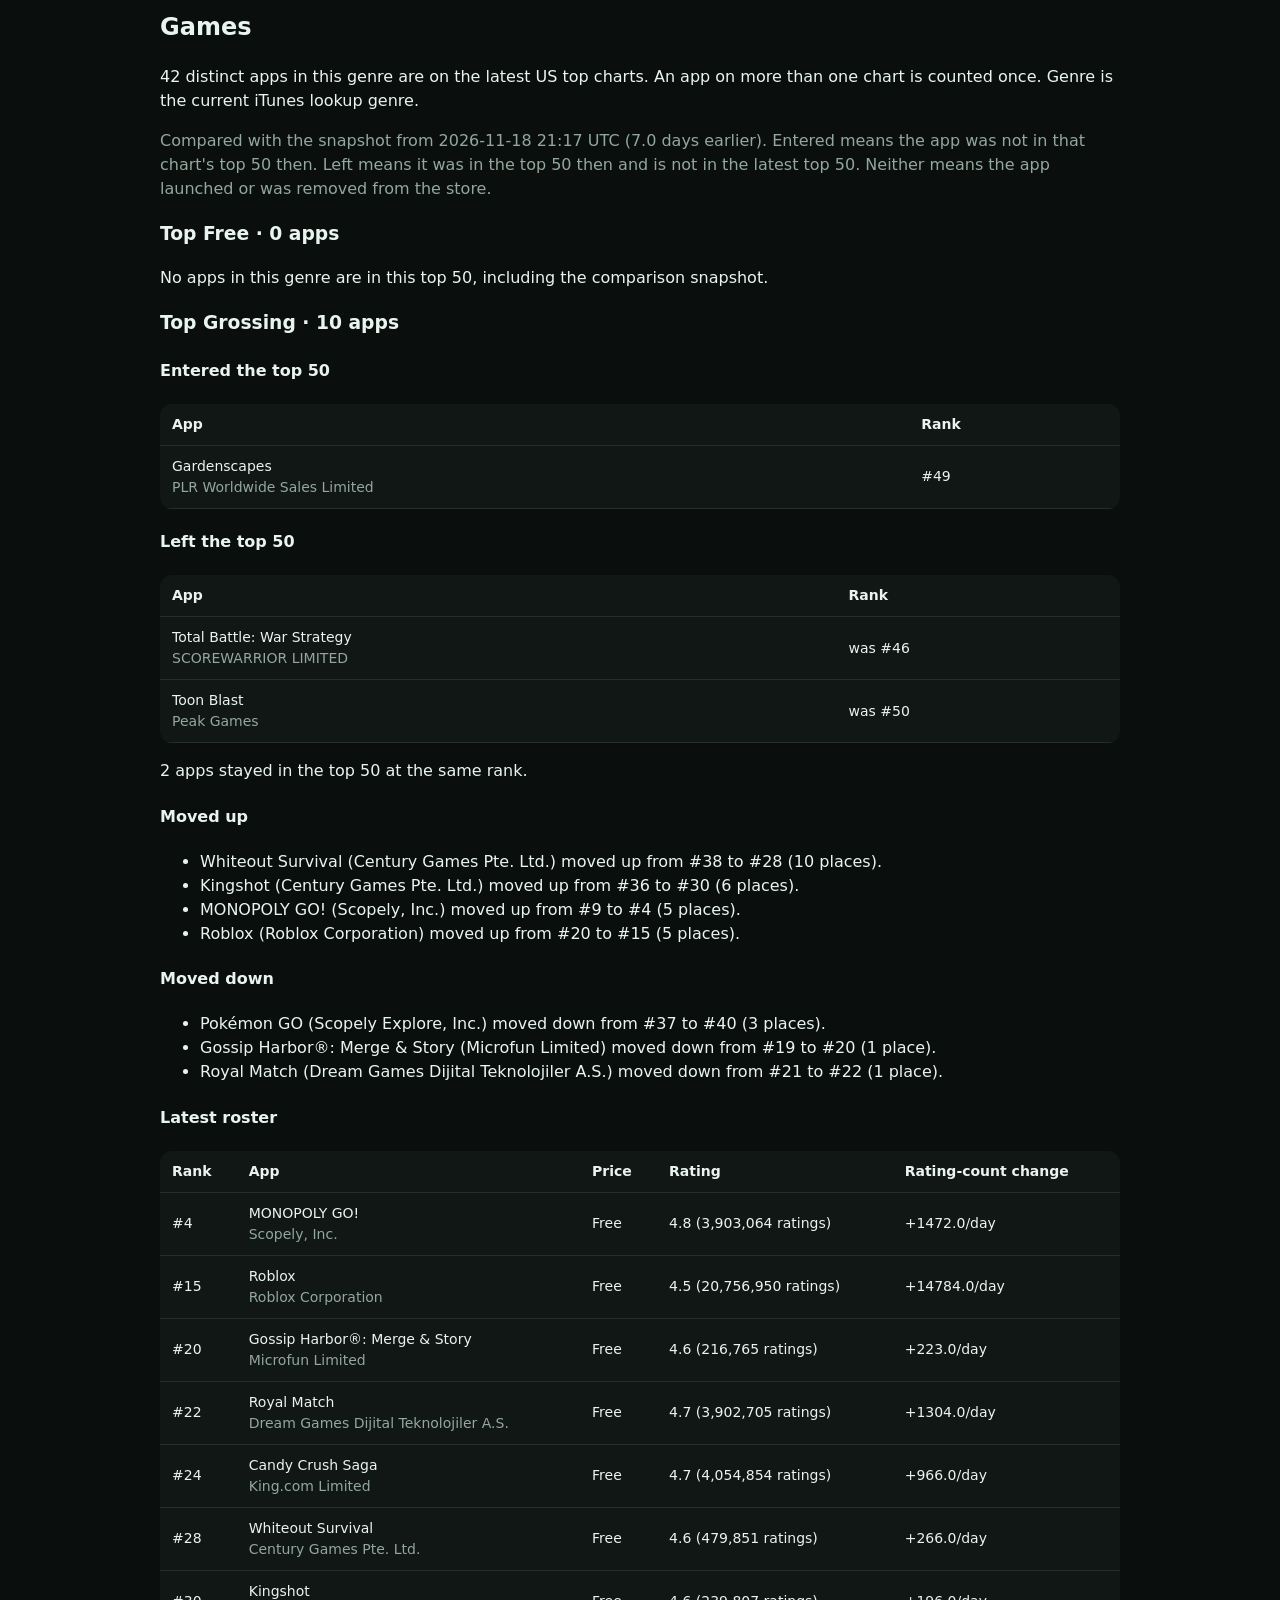
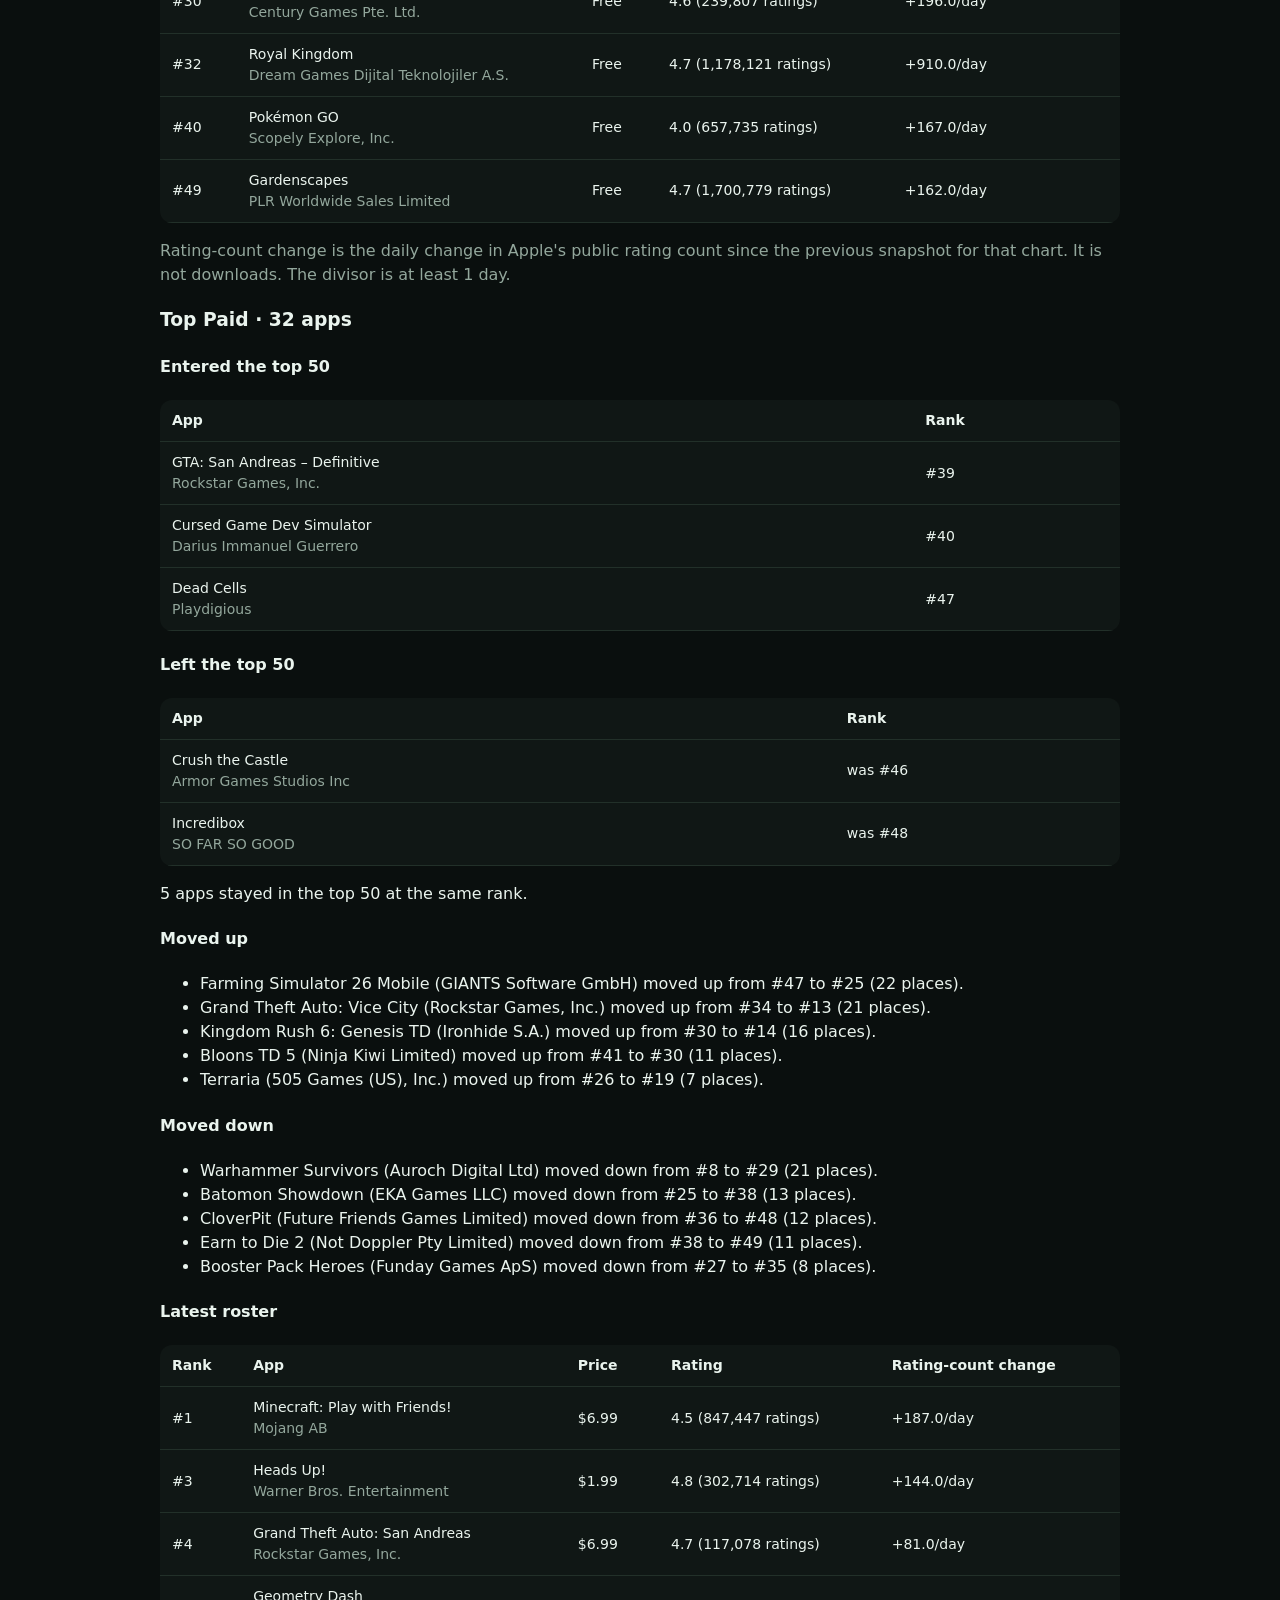
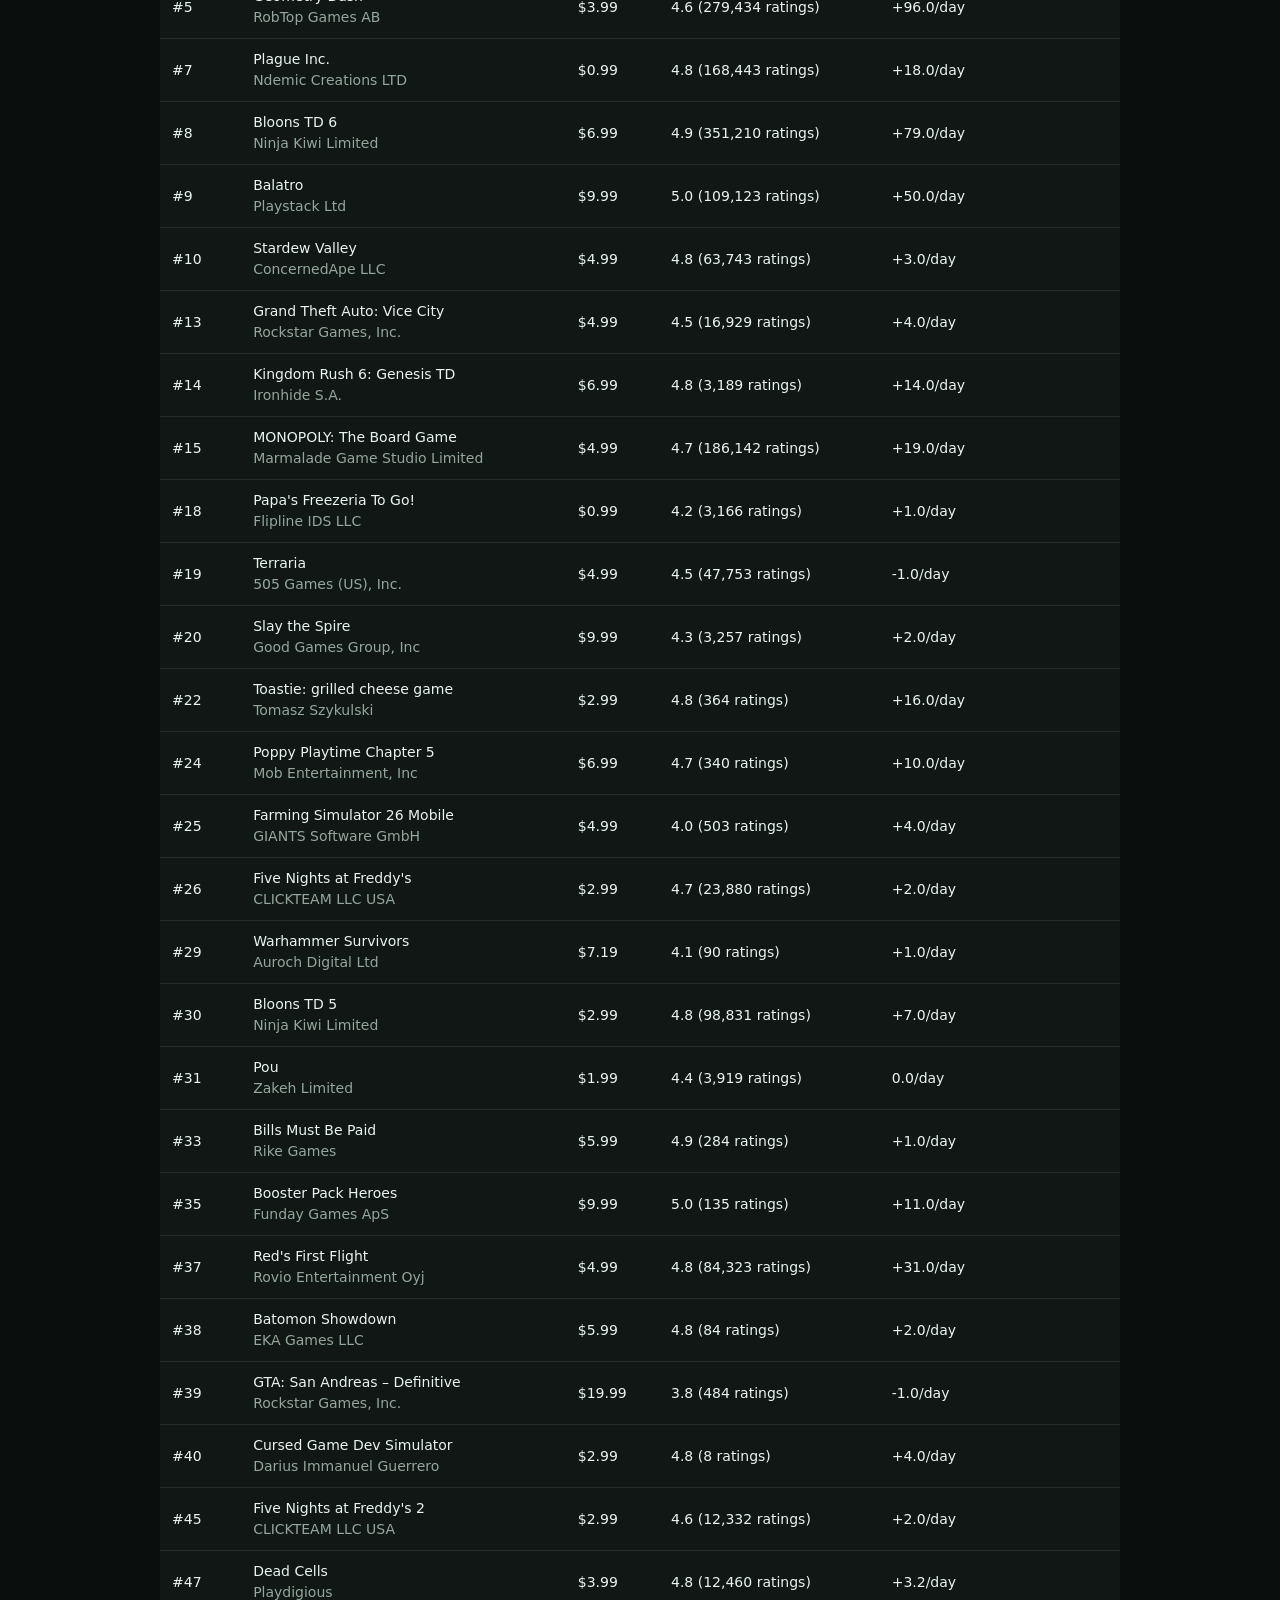
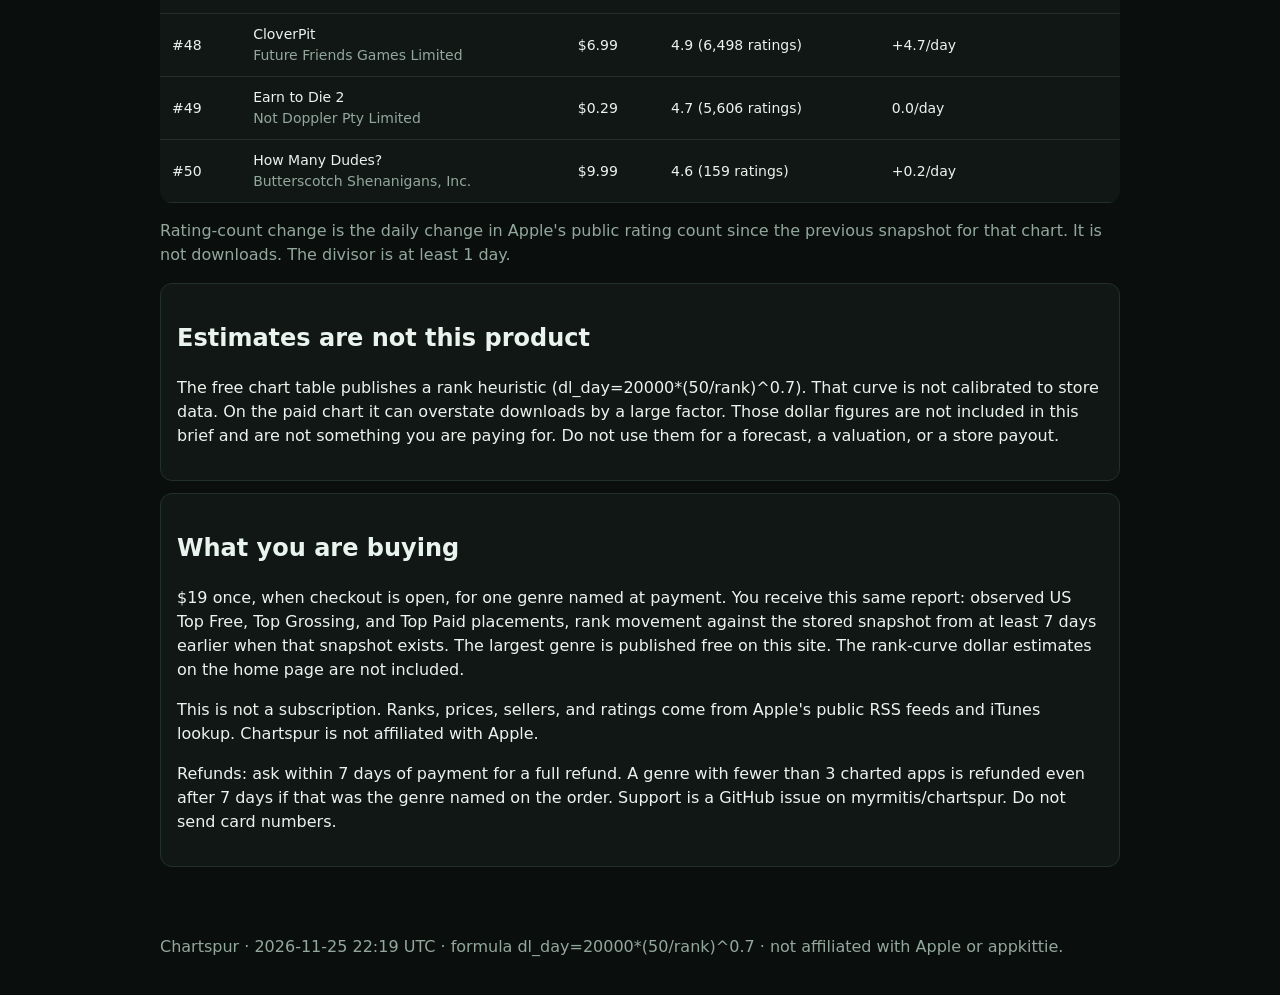
==== commit 9d61b78d: "chore: refresh Apple chart estimates and genre brief" ====
--- a/brief.html
+++ b/brief.html
@@ -12,7 +12,7 @@
 <header class="hero">
   <span class="badge">Observed chart ranks · not affiliated with Apple</span>
   <h1>Games chart movement</h1>
-  <p class="mut">Snapshot 2026-11-24 22:57 UTC. $19 once for another genre. The free chart table stays on the <a href="./">home page</a>.</p>
+  <p class="mut">Snapshot 2026-11-25 22:19 UTC. $19 once for another genre. The free chart table stays on the <a href="./">home page</a>.</p>
 </header>
 <main>
 <section class="card" id="offer">
@@ -21,11 +21,11 @@
   <a class="btn" href="https://buy.stripe.com/dRm8wOeSCcpA17d9qFeME03" rel="noopener noreferrer">Pay $19</a><p class="mut">On the payment page, enter the genre name from the table. One payment buys one brief. This is not a subscription.</p>
   <p class="mut">Type one genre name from the table into the payment form.</p>
 </section>
-<section class="card" id="catalog"><h2>Genres in this snapshot</h2><p class="mut">Counts are distinct apps. Choosing a genre with fewer than 3 apps qualifies for a refund once checkout is open.</p><div class="tablewrap"><table><thead><tr><th>Genre</th><th>Apps</th><th>Top Free</th><th>Top Grossing</th><th>Top Paid</th><th></th></tr></thead><tbody><tr><td>Games</td><td>41</td><td>0</td><td>11</td><td>30</td><td><a href="https://github.com/myrmitis/chartspur/issues/new?template=genre-brief.yml&amp;title=Genre%20brief%20request%3A%20Games">Register interest</a></td></tr><tr><td>Entertainment</td><td>16</td><td>6</td><td>9</td><td>2</td><td><a href="https://github.com/myrmitis/chartspur/issues/new?template=genre-brief.yml&amp;title=Genre%20brief%20request%3A%20Entertainment">Register interest</a></td></tr><tr><td>Shopping</td><td>14</td><td>14</td><td>0</td><td>0</td><td><a href="https://github.com/myrmitis/chartspur/issues/new?template=genre-brief.yml&amp;title=Genre%20brief%20request%3A%20Shopping">Register interest</a></td></tr><tr><td>Productivity</td><td>12</td><td>6</td><td>6</td><td>4</td><td><a href="https://github.com/myrmitis/chartspur/issues/new?template=genre-brief.yml&amp;title=Genre%20brief%20request%3A%20Productivity">Register interest</a></td></tr><tr><td>Photo &amp; Video</td><td>10</td><td>3</td><td>7</td><td>3</td><td><a href="https://github.com/myrmitis/chartspur/issues/new?template=genre-brief.yml&amp;title=Genre%20brief%20request%3A%20Photo%20%26%20Video">Register interest</a></td></tr><tr><td>Social Networking</td><td>9</td><td>5</td><td>5</td><td>1</td><td><a href="https://github.com/myrmitis/chartspur/issues/new?template=genre-brief.yml&amp;title=Genre%20brief%20request%3A%20Social%20Networking">Register interest</a></td></tr><tr><td>Music</td><td>7</td><td>1</td><td>3</td><td>3</td><td><a href="https://github.com/myrmitis/chartspur/issues/new?template=genre-brief.yml&amp;title=Genre%20brief%20request%3A%20Music">Register interest</a></td></tr><tr><td>Utilities</td><td>5</td><td>2</td><td>1</td><td>2</td><td><a href="https://github.com/myrmitis/chartspur/issues/new?template=genre-brief.yml&amp;title=Genre%20brief%20request%3A%20Utilities">Register interest</a></td></tr><tr><td>Business</td><td>4</td><td>1</td><td>1</td><td>2</td><td><a href="https://github.com/myrmitis/chartspur/issues/new?template=genre-brief.yml&amp;title=Genre%20brief%20request%3A%20Business">Register interest</a></td></tr><tr><td>Finance</td><td>4</td><td>4</td><td>0</td><td>0</td><td><a href="https://github.com/myrmitis/chartspur/issues/new?template=genre-brief.yml&amp;title=Genre%20brief%20request%3A%20Finance">Register interest</a></td></tr><tr><td>Lifestyle</td><td>4</td><td>2</td><td>2</td><td>0</td><td><a href="https://github.com/myrmitis/chartspur/issues/new?template=genre-brief.yml&amp;title=Genre%20brief%20request%3A%20Lifestyle">Register interest</a></td></tr><tr><td>Education</td><td>3</td><td>0</td><td>1</td><td>2</td><td><a href="https://github.com/myrmitis/chartspur/issues/new?template=genre-brief.yml&amp;title=Genre%20brief%20request%3A%20Education">Register interest</a></td></tr><tr><td>Medical</td><td>2</td><td>2</td><td>0</td><td>0</td><td><a href="https://github.com/myrmitis/chartspur/issues/new?template=genre-brief.yml&amp;title=Genre%20brief%20request%3A%20Medical">Register interest</a></td></tr><tr><td>Navigation</td><td>2</td><td>1</td><td>1</td><td>0</td><td><a href="https://github.com/myrmitis/chartspur/issues/new?template=genre-brief.yml&amp;title=Genre%20brief%20request%3A%20Navigation">Register interest</a></td></tr><tr><td>News</td><td>2</td><td>2</td><td>1</td><td>0</td><td><a href="https://github.com/myrmitis/chartspur/issues/new?template=genre-brief.yml&amp;title=Genre%20brief%20request%3A%20News">Register interest</a></td></tr><tr><td>Book</td><td>1</td><td>0</td><td>1</td><td>0</td><td><a href="https://github.com/myrmitis/chartspur/issues/new?template=genre-brief.yml&amp;title=Genre%20brief%20request%3A%20Book">Register interest</a></td></tr><tr><td>Food &amp; Drink</td><td>1</td><td>1</td><td>0</td><td>0</td><td><a href="https://github.com/myrmitis/chartspur/issues/new?template=genre-brief.yml&amp;title=Genre%20brief%20request%3A%20Food%20%26%20Drink">Register interest</a></td></tr><tr><td>Graphics &amp; Design</td><td>1</td><td>0</td><td>0</td><td>1</td><td><a href="https://github.com/myrmitis/chartspur/issues/new?template=genre-brief.yml&amp;title=Genre%20brief%20request%3A%20Graphics%20%26%20Design">Register interest</a></td></tr><tr><td>Health &amp; Fitness</td><td>1</td><td>0</td><td>1</td><td>0</td><td><a href="https://github.com/myrmitis/chartspur/issues/new?template=genre-brief.yml&amp;title=Genre%20brief%20request%3A%20Health%20%26%20Fitness">Register interest</a></td></tr></tbody></table></div></section>
-<section id="observed"><h2>Games</h2><p>41 distinct apps in this genre are on the latest US top charts. An app on more than one chart is counted once. Genre is the current iTunes lookup genre.</p><p class="mut">Compared with the snapshot from 2026-11-17 21:38 UTC (7.1 days earlier). Entered means the app was not in that chart's top 50 then. Left means it was in the top 50 then and is not in the latest top 50. Neither means the app launched or was removed from the store.</p><h3>Top Free · 0 apps</h3><p>No apps in this genre are in this top 50, including the comparison snapshot.</p><h3>Top Grossing · 11 apps</h3><h4>Entered the top 50</h4><div class="tablewrap"><table><thead><tr><th>App</th><th>Rank</th></tr></thead><tbody><tr><td>Gardenscapes<br><span class="mut">PLR Worldwide Sales Limited</span></td><td>#48</td></tr><tr><td>Total Battle: War Strategy<br><span class="mut">SCOREWARRIOR LIMITED</span></td><td>#50</td></tr></tbody></table></div><h4>Left the top 50</h4><div class="tablewrap"><table><thead><tr><th>App</th><th>Rank</th></tr></thead><tbody><tr><td>Last War:Survival<br><span class="mut">FUNFLY PTE. LTD.</span></td><td>was #39</td></tr><tr><td>Clash of Clans<br><span class="mut">Supercell Oy</span></td><td>was #45</td></tr><tr><td>Toon Blast<br><span class="mut">Peak Games</span></td><td>was #50</td></tr></tbody></table></div><p>1 apps stayed in the top 50 at the same rank.</p><h4>Moved up</h4><ul><li>Whiteout Survival (Century Games Pte. Ltd.) moved up from #38 to #29 (9 places).</li><li>Kingshot (Century Games Pte. Ltd.) moved up from #35 to #30 (5 places).</li><li>MONOPOLY GO! (Scopely, Inc.) moved up from #12 to #10 (2 places).</li></ul><h4>Moved down</h4><ul><li>Pokémon GO (Scopely Explore, Inc.) moved down from #23 to #43 (20 places).</li><li>Gossip Harbor®: Merge &amp; Story (Microfun Limited) moved down from #11 to #21 (10 places).</li><li>Roblox (Roblox Corporation) moved down from #13 to #18 (5 places).</li><li>Royal Kingdom (Dream Games Dijital Teknolojiler A.S.) moved down from #32 to #36 (4 places).</li><li>Royal Match (Dream Games Dijital Teknolojiler A.S.) moved down from #20 to #22 (2 places).</li></ul><h4>Latest roster</h4><div class="tablewrap"><table><thead><tr><th>Rank</th><th>App</th><th>Price</th><th>Rating</th><th>Rating-count change</th></tr></thead><tbody><tr><td>#10</td><td>MONOPOLY GO!<br><span class="mut">Scopely, Inc.</span></td><td>Free</td><td>4.8 (3,901,592 ratings)</td><td>+1042.0/day</td></tr><tr><td>#18</td><td>Roblox<br><span class="mut">Roblox Corporation</span></td><td>Free</td><td>4.5 (20,742,166 ratings)</td><td>+12833.0/day</td></tr><tr><td>#21</td><td>Gossip Harbor®: Merge &amp; Story<br><span class="mut">Microfun Limited</span></td><td>Free</td><td>4.6 (216,542 ratings)</td><td>+189.0/day</td></tr><tr><td>#22</td><td>Royal Match<br><span class="mut">Dream Games Dijital Teknolojiler A.S.</span></td><td>Free</td><td>4.7 (3,901,401 ratings)</td><td>+857.0/day</td></tr><tr><td>#24</td><td>Candy Crush Saga<br><span class="mut">King.com Limited</span></td><td>Free</td><td>4.7 (4,053,888 ratings)</td><td>+755.0/day</td></tr><tr><td>#29</td><td>Whiteout Survival<br><span class="mut">Century Games Pte. Ltd.</span></td><td>Free</td><td>4.6 (479,585 ratings)</td><td>+250.0/day</td></tr><tr><td>#30</td><td>Kingshot<br><span class="mut">Century Games Pte. Ltd.</span></td><td>Free</td><td>4.6 (239,611 ratings)</td><td>+171.0/day</td></tr><tr><td>#36</td><td>Royal Kingdom<br><span class="mut">Dream Games Dijital Teknolojiler A.S.</span></td><td>Free</td><td>4.7 (1,177,211 ratings)</td><td>+700.0/day</td></tr><tr><td>#43</td><td>Pokémon GO<br><span class="mut">Scopely Explore, Inc.</span></td><td>Free</td><td>4.0 (657,568 ratings)</td><td>+20.0/day</td></tr><tr><td>#48</td><td>Gardenscapes<br><span class="mut">PLR Worldwide Sales Limited</span></td><td>Free</td><td>4.7 (1,700,617 ratings)</td><td>+150.0/day</td></tr><tr><td>#50</td><td>Total Battle: War Strategy<br><span class="mut">SCOREWARRIOR LIMITED</span></td><td>Free</td><td>4.6 (71,668 ratings)</td><td>+38.0/day</td></tr></tbody></table></div><p class="mut">Rating-count change is the daily change in Apple's public rating count since the previous snapshot for that chart. It is not downloads. The divisor is at least 1 day.</p><h3>Top Paid · 30 apps</h3><h4>Entered the top 50</h4><div class="tablewrap"><table><thead><tr><th>App</th><th>Rank</th></tr></thead><tbody><tr><td>Cursed Game Dev Simulator<br><span class="mut">Darius Immanuel Guerrero</span></td><td>#45</td></tr><tr><td>GTA: San Andreas – Definitive<br><span class="mut">Rockstar Games, Inc.</span></td><td>#46</td></tr><tr><td>Titanic: Adventure Out of Time<br><span class="mut">WILLIAM CALVERT APPLETON</span></td><td>#47</td></tr></tbody></table></div><h4>Left the top 50</h4><div class="tablewrap"><table><thead><tr><th>App</th><th>Rank</th></tr></thead><tbody><tr><td>CloverPit<br><span class="mut">Future Friends Games Limited</span></td><td>was #36</td></tr><tr><td>After Inc.<br><span class="mut">Ndemic Creations LTD</span></td><td>was #41</td></tr><tr><td>Where's My Water?<br><span class="mut">Disney Electronic Content, Inc.</span></td><td>was #45</td></tr><tr><td>Slots &amp; Daggers<br><span class="mut">Future Friends Games Limited</span></td><td>was #47</td></tr></tbody></table></div><p>4 apps stayed in the top 50 at the same rank.</p><h4>Moved up</h4><ul><li>Grand Theft Auto: Vice City (Rockstar Games, Inc.) moved up from #37 to #13 (24 places).</li><li>Farming Simulator 26 Mobile (GIANTS Software GmbH) moved up from #38 to #25 (13 places).</li><li>Kingdom Rush 6: Genesis TD (Ironhide S.A.) moved up from #28 to #17 (11 places).</li><li>Toastie: grilled cheese game (Tomasz Szykulski) moved up from #24 to #15 (9 places).</li><li>Slay the Spire (Good Games Group, Inc) moved up from #26 to #18 (8 places).</li></ul><h4>Moved down</h4><ul><li>Warhammer Survivors (Auroch Digital Ltd) moved down from #7 to #23 (16 places).</li><li>Poppy Playtime Chapter 5 (Mob Entertainment, Inc) moved down from #21 to #34 (13 places).</li><li>Batomon Showdown (EKA Games LLC) moved down from #25 to #32 (7 places).</li><li>Earn to Die 2 (Not Doppler Pty Limited) moved down from #33 to #40 (7 places).</li><li>Five Nights at Freddy's 2 (CLICKTEAM LLC USA) moved down from #44 to #49 (5 places).</li></ul><h4>Latest roster</h4><div class="tablewrap"><table><thead><tr><th>Rank</th><th>App</th><th>Price</th><th>Rating</th><th>Rating-count change</th></tr></thead><tbody><tr><td>#1</td><td>Minecraft: Play with Friends!<br><span class="mut">Mojang AB</span></td><td>$6.99</td><td>4.5 (847,260 ratings)</td><td>+102.0/day</td></tr><tr><td>#2</td><td>Heads Up!<br><span class="mut">Warner Bros. Entertainment</span></td><td>$1.99</td><td>4.8 (302,570 ratings)</td><td>+169.0/day</td></tr><tr><td>#4</td><td>Grand Theft Auto: San Andreas<br><span class="mut">Rockstar Games, Inc.</span></td><td>$6.99</td><td>4.7 (116,997 ratings)</td><td>+83.0/day</td></tr><tr><td>#6</td><td>Geometry Dash<br><span class="mut">RobTop Games AB</span></td><td>$3.99</td><td>4.6 (279,338 ratings)</td><td>+78.0/day</td></tr><tr><td>#7</td><td>Plague Inc.<br><span class="mut">Ndemic Creations LTD</span></td><td>$0.99</td><td>4.8 (168,425 ratings)</td><td>+9.0/day</td></tr><tr><td>#8</td><td>Balatro<br><span class="mut">Playstack Ltd</span></td><td>$9.99</td><td>5.0 (109,073 ratings)</td><td>+29.0/day</td></tr><tr><td>#9</td><td>Bloons TD 6<br><span class="mut">Ninja Kiwi Limited</span></td><td>$6.99</td><td>4.9 (351,131 ratings)</td><td>+68.0/day</td></tr><tr><td>#10</td><td>Stardew Valley<br><span class="mut">ConcernedApe LLC</span></td><td>$4.99</td><td>4.8 (63,740 ratings)</td><td>0.0/day</td></tr><tr><td>#13</td><td>Grand Theft Auto: Vice City<br><span class="mut">Rockstar Games, Inc.</span></td><td>$4.99</td><td>4.5 (16,925 ratings)</td><td>+8.0/day</td></tr><tr><td>#14</td><td>MONOPOLY: The Board Game<br><span class="mut">Marmalade Game Studio Limited</span></td><td>$4.99</td><td>4.7 (186,123 ratings)</td><td>+7.0/day</td></tr><tr><td>#15</td><td>Toastie: grilled cheese game<br><span class="mut">Tomasz Szykulski</span></td><td>$2.99</td><td>4.9 (348 ratings)</td><td>+14.0/day</td></tr><tr><td>#17</td><td>Kingdom Rush 6: Genesis TD<br><span class="mut">Ironhide S.A.</span></td><td>$6.99</td><td>4.8 (3,175 ratings)</td><td>+24.0/day</td></tr><tr><td>#18</td><td>Slay the Spire<br><span class="mut">Good Games Group, Inc</span></td><td>$9.99</td><td>4.3 (3,255 ratings)</td><td>0.0/day</td></tr><tr><td>#19</td><td>Papa's Freezeria To Go!<br><span class="mut">Flipline IDS LLC</span></td><td>$0.99</td><td>4.2 (3,165 ratings)</td><td>0.0/day</td></tr><tr><td>#23</td><td>Warhammer Survivors<br><span class="mut">Auroch Digital Ltd</span></td><td>$7.19</td><td>4.1 (89 ratings)</td><td>+3.0/day</td></tr><tr><td>#24</td><td>Terraria<br><span class="mut">505 Games (US), Inc.</span></td><td>$4.99</td><td>4.5 (47,754 ratings)</td><td>-1.0/day</td></tr><tr><td>#25</td><td>Farming Simulator 26 Mobile<br><span class="mut">GIANTS Software GmbH</span></td><td>$4.99</td><td>4.0 (499 ratings)</td><td>+2.0/day</td></tr><tr><td>#27</td><td>Five Nights at Freddy's<br><span class="mut">CLICKTEAM LLC USA</span></td><td>$2.99</td><td>4.7 (23,878 ratings)</td><td>+3.0/day</td></tr><tr><td>#30</td><td>Booster Pack Heroes<br><span class="mut">Funday Games ApS</span></td><td>$6.99</td><td>5.0 (124 ratings)</td><td>+3.0/day</td></tr><tr><td>#32</td><td>Batomon Showdown<br><span class="mut">EKA Games LLC</span></td><td>$5.99</td><td>4.8 (82 ratings)</td><td>0.0/day</td></tr><tr><td>#33</td><td>Pou<br><span class="mut">Zakeh Limited</span></td><td>$1.99</td><td>4.4 (3,919 ratings)</td><td>0.0/day</td></tr><tr><td>#34</td><td>Poppy Playtime Chapter 5<br><span class="mut">Mob Entertainment, Inc</span></td><td>$6.99</td><td>4.7 (330 ratings)</td><td>+12.0/day</td></tr><tr><td>#37</td><td>Bills Must Be Paid<br><span class="mut">Rike Games</span></td><td>$5.99</td><td>4.9 (283 ratings)</td><td>+6.0/day</td></tr><tr><td>#38</td><td>Red's First Flight<br><span class="mut">Rovio Entertainment Oyj</span></td><td>$4.99</td><td>4.8 (84,292 ratings)</td><td>+25.0/day</td></tr><tr><td>#40</td><td>Earn to Die 2<br><span class="mut">Not Doppler Pty Limited</span></td><td>$0.29</td><td>4.7 (5,606 ratings)</td><td>-1.0/day</td></tr><tr><td>#41</td><td>Bloons TD 5<br><span class="mut">Ninja Kiwi Limited</span></td><td>$2.99</td><td>4.8 (98,824 ratings)</td><td>+9.0/day</td></tr><tr><td>#45</td><td>Cursed Game Dev Simulator<br><span class="mut">Darius Immanuel Guerrero</span></td><td>$2.99</td><td>4.8 (4 ratings)</td><td>+0.9/day</td></tr><tr><td>#46</td><td>GTA: San Andreas – Definitive<br><span class="mut">Rockstar Games, Inc.</span></td><td>$19.99</td><td>3.8 (485 ratings)</td><td>+1.0/day</td></tr><tr><td>#47</td><td>Titanic: Adventure Out of Time<br><span class="mut">WILLIAM CALVERT APPLETON</span></td><td>$9.99</td><td>5.0 (4 ratings)</td><td>+2.0/day</td></tr><tr><td>#49</td><td>Five Nights at Freddy's 2<br><span class="mut">CLICKTEAM LLC USA</span></td><td>$2.99</td><td>4.6 (12,330 ratings)</td><td>0.0/day</td></tr></tbody></table></div><p class="mut">Rating-count change is the daily change in Apple's public rating count since the previous snapshot for that chart. It is not downloads. The divisor is at least 1 day.</p></section><section class="card" id="heuristic"><h2>Estimates are not this product</h2><p>The free chart table publishes a rank heuristic (dl_day=20000*(50/rank)^0.7). That curve is not calibrated to store data. On the paid chart it can overstate downloads by a large factor. Those dollar figures are not included in this brief and are not something you are paying for. Do not use them for a forecast, a valuation, or a store payout.</p></section>
+<section class="card" id="catalog"><h2>Genres in this snapshot</h2><p class="mut">Counts are distinct apps. Choosing a genre with fewer than 3 apps qualifies for a refund once checkout is open.</p><div class="tablewrap"><table><thead><tr><th>Genre</th><th>Apps</th><th>Top Free</th><th>Top Grossing</th><th>Top Paid</th><th></th></tr></thead><tbody><tr><td>Games</td><td>42</td><td>0</td><td>10</td><td>32</td><td><a href="https://github.com/myrmitis/chartspur/issues/new?template=genre-brief.yml&amp;title=Genre%20brief%20request%3A%20Games">Register interest</a></td></tr><tr><td>Entertainment</td><td>15</td><td>7</td><td>9</td><td>1</td><td><a href="https://github.com/myrmitis/chartspur/issues/new?template=genre-brief.yml&amp;title=Genre%20brief%20request%3A%20Entertainment">Register interest</a></td></tr><tr><td>Productivity</td><td>12</td><td>6</td><td>6</td><td>4</td><td><a href="https://github.com/myrmitis/chartspur/issues/new?template=genre-brief.yml&amp;title=Genre%20brief%20request%3A%20Productivity">Register interest</a></td></tr><tr><td>Shopping</td><td>12</td><td>12</td><td>0</td><td>0</td><td><a href="https://github.com/myrmitis/chartspur/issues/new?template=genre-brief.yml&amp;title=Genre%20brief%20request%3A%20Shopping">Register interest</a></td></tr><tr><td>Photo &amp; Video</td><td>10</td><td>4</td><td>7</td><td>3</td><td><a href="https://github.com/myrmitis/chartspur/issues/new?template=genre-brief.yml&amp;title=Genre%20brief%20request%3A%20Photo%20%26%20Video">Register interest</a></td></tr><tr><td>Music</td><td>7</td><td>1</td><td>3</td><td>3</td><td><a href="https://github.com/myrmitis/chartspur/issues/new?template=genre-brief.yml&amp;title=Genre%20brief%20request%3A%20Music">Register interest</a></td></tr><tr><td>Social Networking</td><td>7</td><td>4</td><td>5</td><td>0</td><td><a href="https://github.com/myrmitis/chartspur/issues/new?template=genre-brief.yml&amp;title=Genre%20brief%20request%3A%20Social%20Networking">Register interest</a></td></tr><tr><td>Finance</td><td>5</td><td>5</td><td>0</td><td>0</td><td><a href="https://github.com/myrmitis/chartspur/issues/new?template=genre-brief.yml&amp;title=Genre%20brief%20request%3A%20Finance">Register interest</a></td></tr><tr><td>Lifestyle</td><td>5</td><td>3</td><td>2</td><td>0</td><td><a href="https://github.com/myrmitis/chartspur/issues/new?template=genre-brief.yml&amp;title=Genre%20brief%20request%3A%20Lifestyle">Register interest</a></td></tr><tr><td>Utilities</td><td>5</td><td>2</td><td>1</td><td>2</td><td><a href="https://github.com/myrmitis/chartspur/issues/new?template=genre-brief.yml&amp;title=Genre%20brief%20request%3A%20Utilities">Register interest</a></td></tr><tr><td>Business</td><td>4</td><td>1</td><td>1</td><td>2</td><td><a href="https://github.com/myrmitis/chartspur/issues/new?template=genre-brief.yml&amp;title=Genre%20brief%20request%3A%20Business">Register interest</a></td></tr><tr><td>Education</td><td>3</td><td>0</td><td>1</td><td>2</td><td><a href="https://github.com/myrmitis/chartspur/issues/new?template=genre-brief.yml&amp;title=Genre%20brief%20request%3A%20Education">Register interest</a></td></tr><tr><td>Food &amp; Drink</td><td>2</td><td>2</td><td>0</td><td>0</td><td><a href="https://github.com/myrmitis/chartspur/issues/new?template=genre-brief.yml&amp;title=Genre%20brief%20request%3A%20Food%20%26%20Drink">Register interest</a></td></tr><tr><td>Navigation</td><td>2</td><td>1</td><td>1</td><td>0</td><td><a href="https://github.com/myrmitis/chartspur/issues/new?template=genre-brief.yml&amp;title=Genre%20brief%20request%3A%20Navigation">Register interest</a></td></tr><tr><td>News</td><td>2</td><td>2</td><td>1</td><td>0</td><td><a href="https://github.com/myrmitis/chartspur/issues/new?template=genre-brief.yml&amp;title=Genre%20brief%20request%3A%20News">Register interest</a></td></tr><tr><td>Book</td><td>1</td><td>0</td><td>1</td><td>0</td><td><a href="https://github.com/myrmitis/chartspur/issues/new?template=genre-brief.yml&amp;title=Genre%20brief%20request%3A%20Book">Register interest</a></td></tr><tr><td>Graphics &amp; Design</td><td>1</td><td>0</td><td>0</td><td>1</td><td><a href="https://github.com/myrmitis/chartspur/issues/new?template=genre-brief.yml&amp;title=Genre%20brief%20request%3A%20Graphics%20%26%20Design">Register interest</a></td></tr><tr><td>Health &amp; Fitness</td><td>1</td><td>0</td><td>1</td><td>0</td><td><a href="https://github.com/myrmitis/chartspur/issues/new?template=genre-brief.yml&amp;title=Genre%20brief%20request%3A%20Health%20%26%20Fitness">Register interest</a></td></tr><tr><td>Sports</td><td>1</td><td>0</td><td>1</td><td>0</td><td><a href="https://github.com/myrmitis/chartspur/issues/new?template=genre-brief.yml&amp;title=Genre%20brief%20request%3A%20Sports">Register interest</a></td></tr></tbody></table></div></section>
+<section id="observed"><h2>Games</h2><p>42 distinct apps in this genre are on the latest US top charts. An app on more than one chart is counted once. Genre is the current iTunes lookup genre.</p><p class="mut">Compared with the snapshot from 2026-11-18 21:17 UTC (7.0 days earlier). Entered means the app was not in that chart's top 50 then. Left means it was in the top 50 then and is not in the latest top 50. Neither means the app launched or was removed from the store.</p><h3>Top Free · 0 apps</h3><p>No apps in this genre are in this top 50, including the comparison snapshot.</p><h3>Top Grossing · 10 apps</h3><h4>Entered the top 50</h4><div class="tablewrap"><table><thead><tr><th>App</th><th>Rank</th></tr></thead><tbody><tr><td>Gardenscapes<br><span class="mut">PLR Worldwide Sales Limited</span></td><td>#49</td></tr></tbody></table></div><h4>Left the top 50</h4><div class="tablewrap"><table><thead><tr><th>App</th><th>Rank</th></tr></thead><tbody><tr><td>Total Battle: War Strategy<br><span class="mut">SCOREWARRIOR LIMITED</span></td><td>was #46</td></tr><tr><td>Toon Blast<br><span class="mut">Peak Games</span></td><td>was #50</td></tr></tbody></table></div><p>2 apps stayed in the top 50 at the same rank.</p><h4>Moved up</h4><ul><li>Whiteout Survival (Century Games Pte. Ltd.) moved up from #38 to #28 (10 places).</li><li>Kingshot (Century Games Pte. Ltd.) moved up from #36 to #30 (6 places).</li><li>MONOPOLY GO! (Scopely, Inc.) moved up from #9 to #4 (5 places).</li><li>Roblox (Roblox Corporation) moved up from #20 to #15 (5 places).</li></ul><h4>Moved down</h4><ul><li>Pokémon GO (Scopely Explore, Inc.) moved down from #37 to #40 (3 places).</li><li>Gossip Harbor®: Merge &amp; Story (Microfun Limited) moved down from #19 to #20 (1 place).</li><li>Royal Match (Dream Games Dijital Teknolojiler A.S.) moved down from #21 to #22 (1 place).</li></ul><h4>Latest roster</h4><div class="tablewrap"><table><thead><tr><th>Rank</th><th>App</th><th>Price</th><th>Rating</th><th>Rating-count change</th></tr></thead><tbody><tr><td>#4</td><td>MONOPOLY GO!<br><span class="mut">Scopely, Inc.</span></td><td>Free</td><td>4.8 (3,903,064 ratings)</td><td>+1472.0/day</td></tr><tr><td>#15</td><td>Roblox<br><span class="mut">Roblox Corporation</span></td><td>Free</td><td>4.5 (20,756,950 ratings)</td><td>+14784.0/day</td></tr><tr><td>#20</td><td>Gossip Harbor®: Merge &amp; Story<br><span class="mut">Microfun Limited</span></td><td>Free</td><td>4.6 (216,765 ratings)</td><td>+223.0/day</td></tr><tr><td>#22</td><td>Royal Match<br><span class="mut">Dream Games Dijital Teknolojiler A.S.</span></td><td>Free</td><td>4.7 (3,902,705 ratings)</td><td>+1304.0/day</td></tr><tr><td>#24</td><td>Candy Crush Saga<br><span class="mut">King.com Limited</span></td><td>Free</td><td>4.7 (4,054,854 ratings)</td><td>+966.0/day</td></tr><tr><td>#28</td><td>Whiteout Survival<br><span class="mut">Century Games Pte. Ltd.</span></td><td>Free</td><td>4.6 (479,851 ratings)</td><td>+266.0/day</td></tr><tr><td>#30</td><td>Kingshot<br><span class="mut">Century Games Pte. Ltd.</span></td><td>Free</td><td>4.6 (239,807 ratings)</td><td>+196.0/day</td></tr><tr><td>#32</td><td>Royal Kingdom<br><span class="mut">Dream Games Dijital Teknolojiler A.S.</span></td><td>Free</td><td>4.7 (1,178,121 ratings)</td><td>+910.0/day</td></tr><tr><td>#40</td><td>Pokémon GO<br><span class="mut">Scopely Explore, Inc.</span></td><td>Free</td><td>4.0 (657,735 ratings)</td><td>+167.0/day</td></tr><tr><td>#49</td><td>Gardenscapes<br><span class="mut">PLR Worldwide Sales Limited</span></td><td>Free</td><td>4.7 (1,700,779 ratings)</td><td>+162.0/day</td></tr></tbody></table></div><p class="mut">Rating-count change is the daily change in Apple's public rating count since the previous snapshot for that chart. It is not downloads. The divisor is at least 1 day.</p><h3>Top Paid · 32 apps</h3><h4>Entered the top 50</h4><div class="tablewrap"><table><thead><tr><th>App</th><th>Rank</th></tr></thead><tbody><tr><td>GTA: San Andreas – Definitive<br><span class="mut">Rockstar Games, Inc.</span></td><td>#39</td></tr><tr><td>Cursed Game Dev Simulator<br><span class="mut">Darius Immanuel Guerrero</span></td><td>#40</td></tr><tr><td>Dead Cells<br><span class="mut">Playdigious</span></td><td>#47</td></tr></tbody></table></div><h4>Left the top 50</h4><div class="tablewrap"><table><thead><tr><th>App</th><th>Rank</th></tr></thead><tbody><tr><td>Crush the Castle<br><span class="mut">Armor Games Studios Inc</span></td><td>was #46</td></tr><tr><td>Incredibox<br><span class="mut">SO FAR SO GOOD</span></td><td>was #48</td></tr></tbody></table></div><p>5 apps stayed in the top 50 at the same rank.</p><h4>Moved up</h4><ul><li>Farming Simulator 26 Mobile (GIANTS Software GmbH) moved up from #47 to #25 (22 places).</li><li>Grand Theft Auto: Vice City (Rockstar Games, Inc.) moved up from #34 to #13 (21 places).</li><li>Kingdom Rush 6: Genesis TD (Ironhide S.A.) moved up from #30 to #14 (16 places).</li><li>Bloons TD 5 (Ninja Kiwi Limited) moved up from #41 to #30 (11 places).</li><li>Terraria (505 Games (US), Inc.) moved up from #26 to #19 (7 places).</li></ul><h4>Moved down</h4><ul><li>Warhammer Survivors (Auroch Digital Ltd) moved down from #8 to #29 (21 places).</li><li>Batomon Showdown (EKA Games LLC) moved down from #25 to #38 (13 places).</li><li>CloverPit (Future Friends Games Limited) moved down from #36 to #48 (12 places).</li><li>Earn to Die 2 (Not Doppler Pty Limited) moved down from #38 to #49 (11 places).</li><li>Booster Pack Heroes (Funday Games ApS) moved down from #27 to #35 (8 places).</li></ul><h4>Latest roster</h4><div class="tablewrap"><table><thead><tr><th>Rank</th><th>App</th><th>Price</th><th>Rating</th><th>Rating-count change</th></tr></thead><tbody><tr><td>#1</td><td>Minecraft: Play with Friends!<br><span class="mut">Mojang AB</span></td><td>$6.99</td><td>4.5 (847,447 ratings)</td><td>+187.0/day</td></tr><tr><td>#3</td><td>Heads Up!<br><span class="mut">Warner Bros. Entertainment</span></td><td>$1.99</td><td>4.8 (302,714 ratings)</td><td>+144.0/day</td></tr><tr><td>#4</td><td>Grand Theft Auto: San Andreas<br><span class="mut">Rockstar Games, Inc.</span></td><td>$6.99</td><td>4.7 (117,078 ratings)</td><td>+81.0/day</td></tr><tr><td>#5</td><td>Geometry Dash<br><span class="mut">RobTop Games AB</span></td><td>$3.99</td><td>4.6 (279,434 ratings)</td><td>+96.0/day</td></tr><tr><td>#7</td><td>Plague Inc.<br><span class="mut">Ndemic Creations LTD</span></td><td>$0.99</td><td>4.8 (168,443 ratings)</td><td>+18.0/day</td></tr><tr><td>#8</td><td>Bloons TD 6<br><span class="mut">Ninja Kiwi Limited</span></td><td>$6.99</td><td>4.9 (351,210 ratings)</td><td>+79.0/day</td></tr><tr><td>#9</td><td>Balatro<br><span class="mut">Playstack Ltd</span></td><td>$9.99</td><td>5.0 (109,123 ratings)</td><td>+50.0/day</td></tr><tr><td>#10</td><td>Stardew Valley<br><span class="mut">ConcernedApe LLC</span></td><td>$4.99</td><td>4.8 (63,743 ratings)</td><td>+3.0/day</td></tr><tr><td>#13</td><td>Grand Theft Auto: Vice City<br><span class="mut">Rockstar Games, Inc.</span></td><td>$4.99</td><td>4.5 (16,929 ratings)</td><td>+4.0/day</td></tr><tr><td>#14</td><td>Kingdom Rush 6: Genesis TD<br><span class="mut">Ironhide S.A.</span></td><td>$6.99</td><td>4.8 (3,189 ratings)</td><td>+14.0/day</td></tr><tr><td>#15</td><td>MONOPOLY: The Board Game<br><span class="mut">Marmalade Game Studio Limited</span></td><td>$4.99</td><td>4.7 (186,142 ratings)</td><td>+19.0/day</td></tr><tr><td>#18</td><td>Papa's Freezeria To Go!<br><span class="mut">Flipline IDS LLC</span></td><td>$0.99</td><td>4.2 (3,166 ratings)</td><td>+1.0/day</td></tr><tr><td>#19</td><td>Terraria<br><span class="mut">505 Games (US), Inc.</span></td><td>$4.99</td><td>4.5 (47,753 ratings)</td><td>-1.0/day</td></tr><tr><td>#20</td><td>Slay the Spire<br><span class="mut">Good Games Group, Inc</span></td><td>$9.99</td><td>4.3 (3,257 ratings)</td><td>+2.0/day</td></tr><tr><td>#22</td><td>Toastie: grilled cheese game<br><span class="mut">Tomasz Szykulski</span></td><td>$2.99</td><td>4.8 (364 ratings)</td><td>+16.0/day</td></tr><tr><td>#24</td><td>Poppy Playtime Chapter 5<br><span class="mut">Mob Entertainment, Inc</span></td><td>$6.99</td><td>4.7 (340 ratings)</td><td>+10.0/day</td></tr><tr><td>#25</td><td>Farming Simulator 26 Mobile<br><span class="mut">GIANTS Software GmbH</span></td><td>$4.99</td><td>4.0 (503 ratings)</td><td>+4.0/day</td></tr><tr><td>#26</td><td>Five Nights at Freddy's<br><span class="mut">CLICKTEAM LLC USA</span></td><td>$2.99</td><td>4.7 (23,880 ratings)</td><td>+2.0/day</td></tr><tr><td>#29</td><td>Warhammer Survivors<br><span class="mut">Auroch Digital Ltd</span></td><td>$7.19</td><td>4.1 (90 ratings)</td><td>+1.0/day</td></tr><tr><td>#30</td><td>Bloons TD 5<br><span class="mut">Ninja Kiwi Limited</span></td><td>$2.99</td><td>4.8 (98,831 ratings)</td><td>+7.0/day</td></tr><tr><td>#31</td><td>Pou<br><span class="mut">Zakeh Limited</span></td><td>$1.99</td><td>4.4 (3,919 ratings)</td><td>0.0/day</td></tr><tr><td>#33</td><td>Bills Must Be Paid<br><span class="mut">Rike Games</span></td><td>$5.99</td><td>4.9 (284 ratings)</td><td>+1.0/day</td></tr><tr><td>#35</td><td>Booster Pack Heroes<br><span class="mut">Funday Games ApS</span></td><td>$9.99</td><td>5.0 (135 ratings)</td><td>+11.0/day</td></tr><tr><td>#37</td><td>Red's First Flight<br><span class="mut">Rovio Entertainment Oyj</span></td><td>$4.99</td><td>4.8 (84,323 ratings)</td><td>+31.0/day</td></tr><tr><td>#38</td><td>Batomon Showdown<br><span class="mut">EKA Games LLC</span></td><td>$5.99</td><td>4.8 (84 ratings)</td><td>+2.0/day</td></tr><tr><td>#39</td><td>GTA: San Andreas – Definitive<br><span class="mut">Rockstar Games, Inc.</span></td><td>$19.99</td><td>3.8 (484 ratings)</td><td>-1.0/day</td></tr><tr><td>#40</td><td>Cursed Game Dev Simulator<br><span class="mut">Darius Immanuel Guerrero</span></td><td>$2.99</td><td>4.8 (8 ratings)</td><td>+4.0/day</td></tr><tr><td>#45</td><td>Five Nights at Freddy's 2<br><span class="mut">CLICKTEAM LLC USA</span></td><td>$2.99</td><td>4.6 (12,332 ratings)</td><td>+2.0/day</td></tr><tr><td>#47</td><td>Dead Cells<br><span class="mut">Playdigious</span></td><td>$3.99</td><td>4.8 (12,460 ratings)</td><td>+3.2/day</td></tr><tr><td>#48</td><td>CloverPit<br><span class="mut">Future Friends Games Limited</span></td><td>$6.99</td><td>4.9 (6,498 ratings)</td><td>+4.7/day</td></tr><tr><td>#49</td><td>Earn to Die 2<br><span class="mut">Not Doppler Pty Limited</span></td><td>$0.29</td><td>4.7 (5,606 ratings)</td><td>0.0/day</td></tr><tr><td>#50</td><td>How Many Dudes?<br><span class="mut">Butterscotch Shenanigans, Inc.</span></td><td>$9.99</td><td>4.6 (159 ratings)</td><td>+0.2/day</td></tr></tbody></table></div><p class="mut">Rating-count change is the daily change in Apple's public rating count since the previous snapshot for that chart. It is not downloads. The divisor is at least 1 day.</p></section><section class="card" id="heuristic"><h2>Estimates are not this product</h2><p>The free chart table publishes a rank heuristic (dl_day=20000*(50/rank)^0.7). That curve is not calibrated to store data. On the paid chart it can overstate downloads by a large factor. Those dollar figures are not included in this brief and are not something you are paying for. Do not use them for a forecast, a valuation, or a store payout.</p></section>
 <section class="card" id="policy"><h2>What you are buying</h2><p>$19 once, when checkout is open, for one genre named at payment. You receive this same report: observed US Top Free, Top Grossing, and Top Paid placements, rank movement against the stored snapshot from at least 7 days earlier when that snapshot exists. The largest genre is published free on this site. The rank-curve dollar estimates on the home page are not included.</p><p>This is not a subscription. Ranks, prices, sellers, and ratings come from Apple's public RSS feeds and iTunes lookup. Chartspur is not affiliated with Apple.</p><p>Refunds: ask within 7 days of payment for a full refund. A genre with fewer than 3 charted apps is refunded even after 7 days if that was the genre named on the order. Support is a GitHub issue on myrmitis/chartspur. Do not send card numbers.</p></section>
 </main>
-<footer><p class="mut">Chartspur · 2026-11-24 22:58 UTC · formula dl_day=20000*(50/rank)^0.7 · not affiliated with Apple or appkittie.</p></footer>
+<footer><p class="mut">Chartspur · 2026-11-25 22:19 UTC · formula dl_day=20000*(50/rank)^0.7 · not affiliated with Apple or appkittie.</p></footer>
 <script>
 document.getElementById("genre") && document.getElementById("genre").addEventListener("change", function () {
   var link = document.getElementById("request");
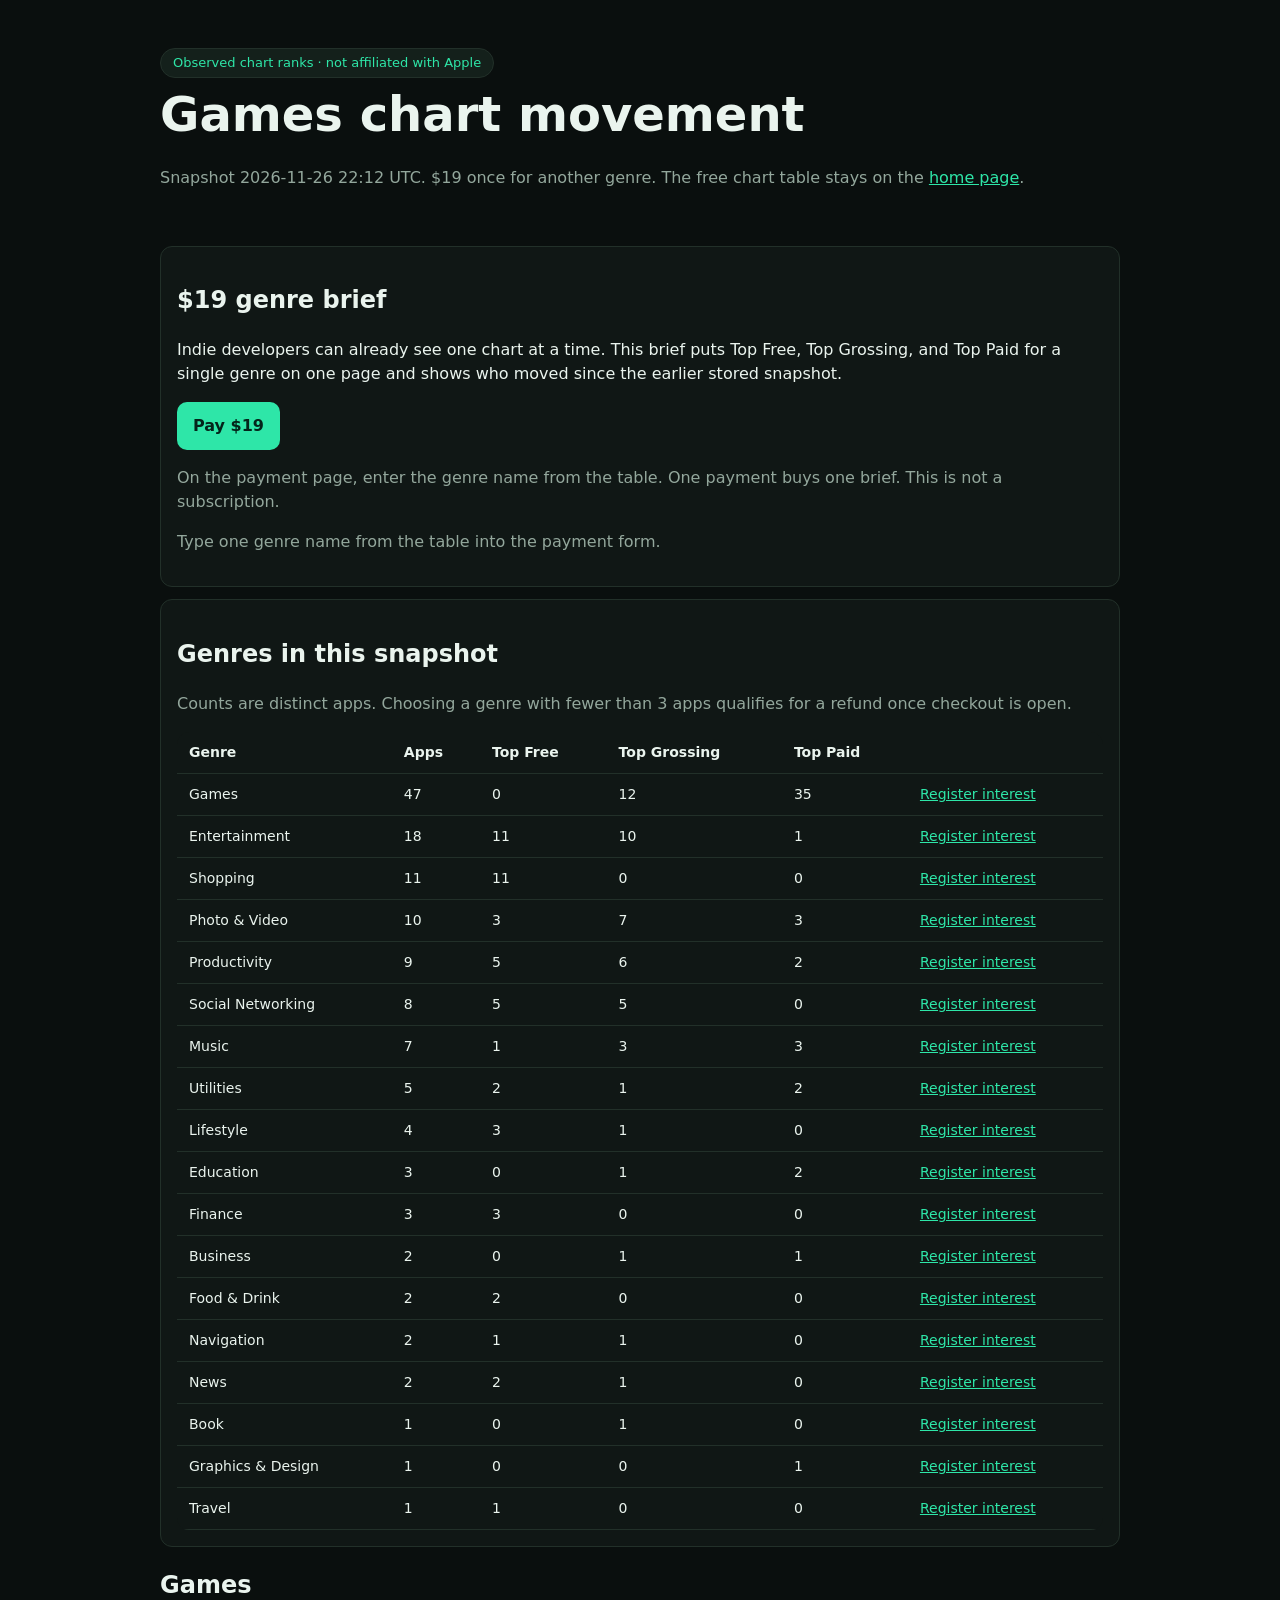
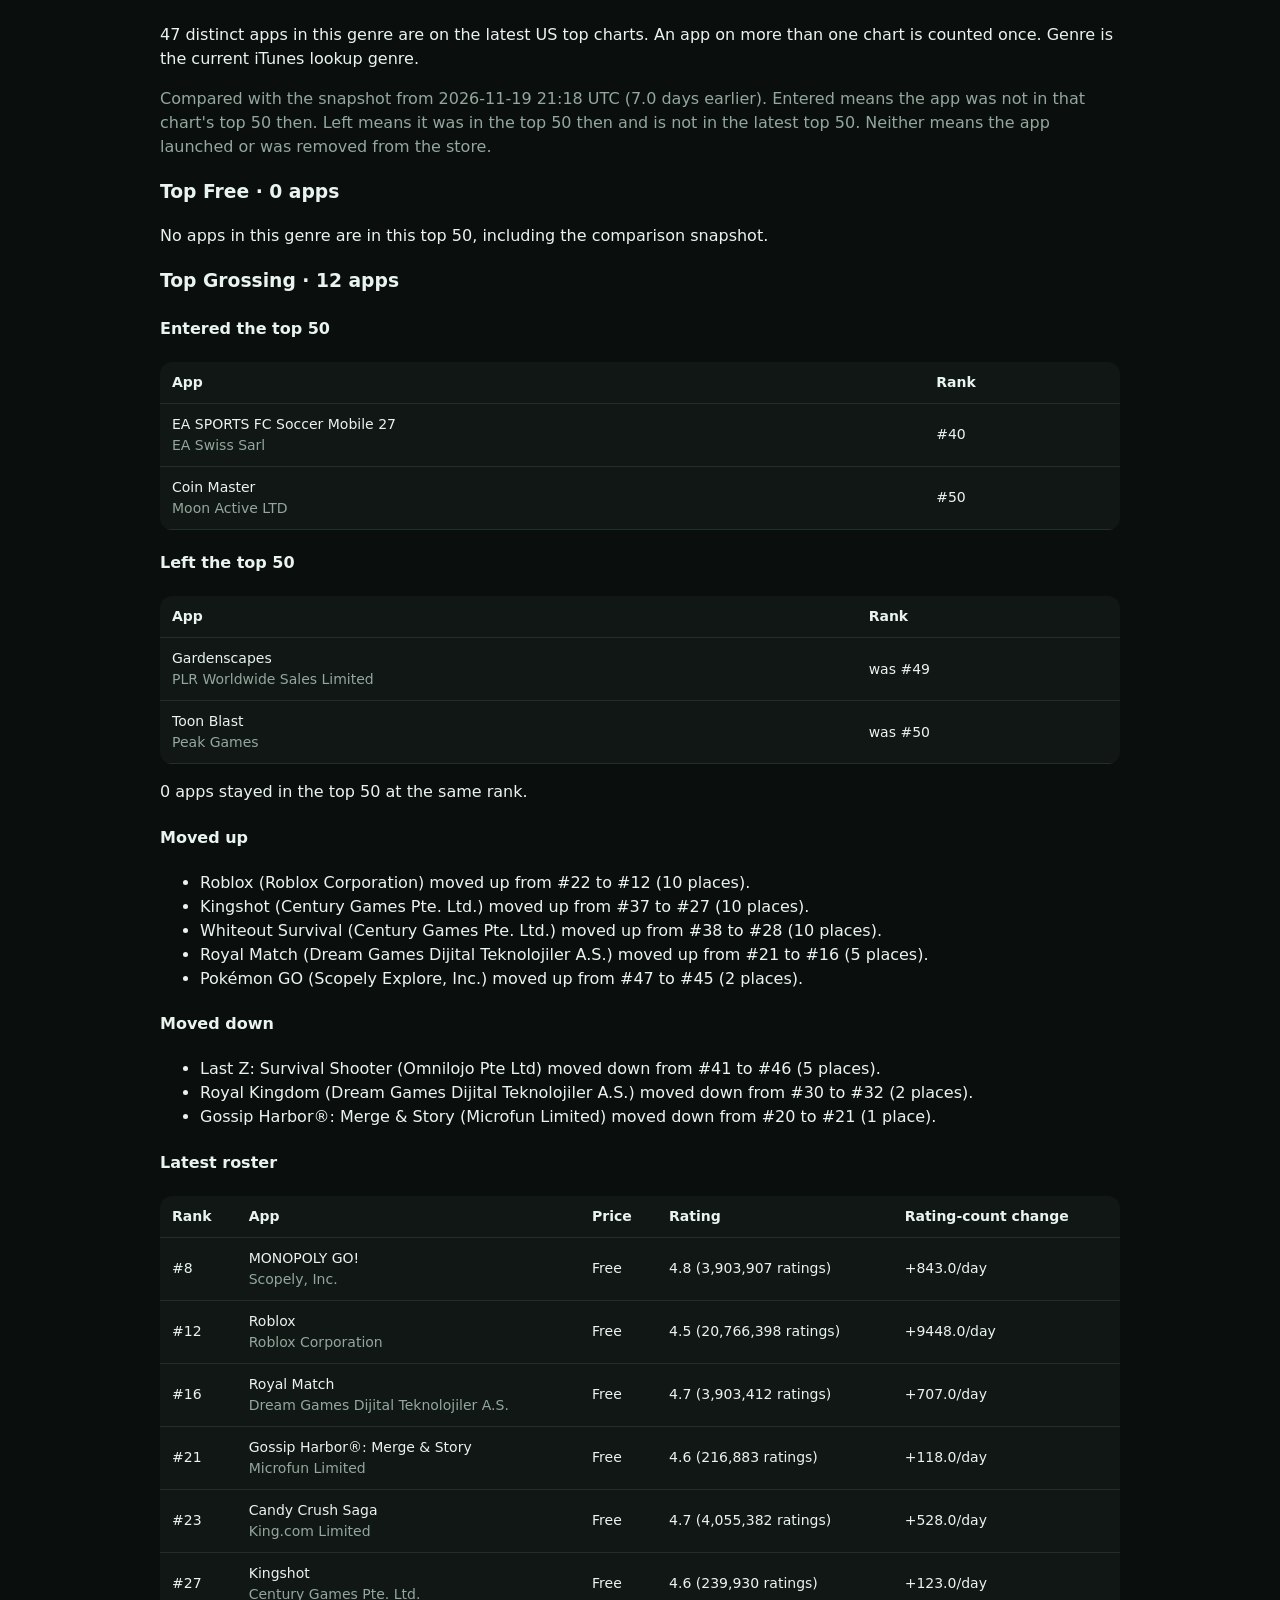
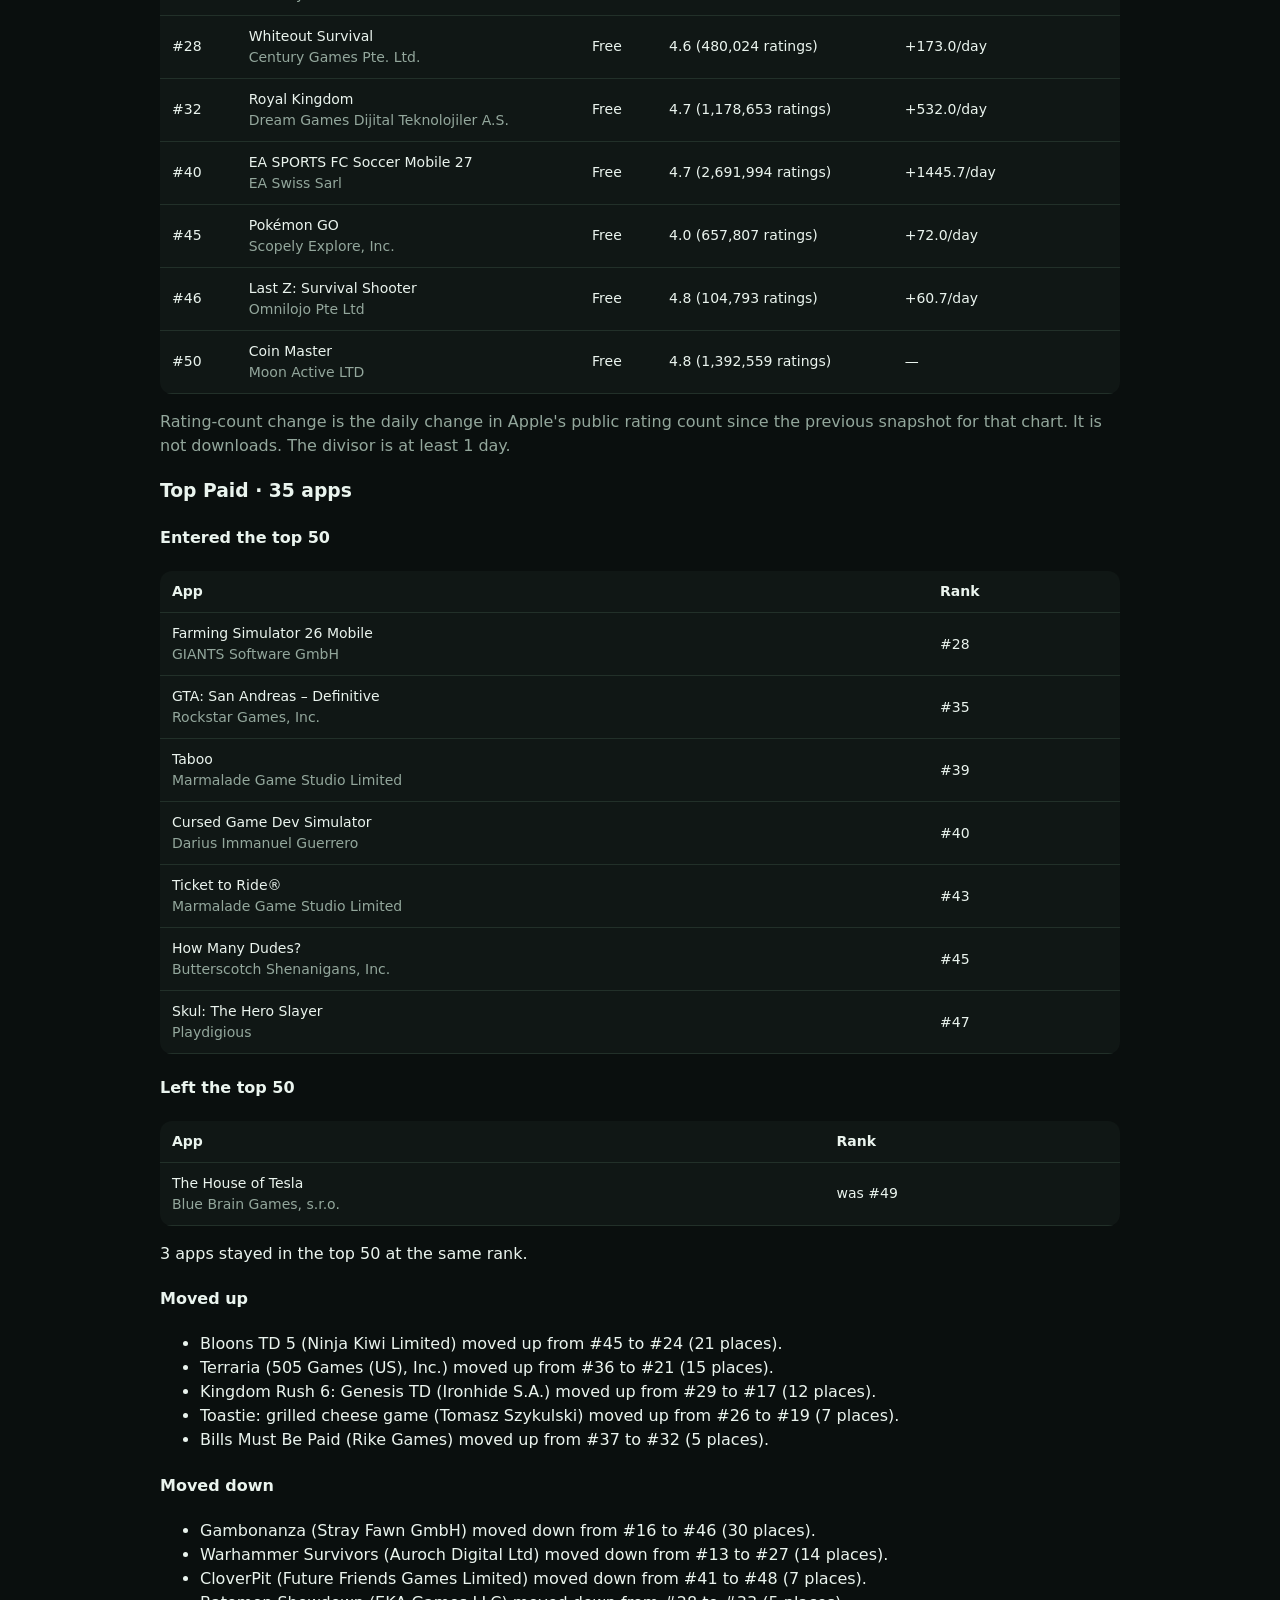
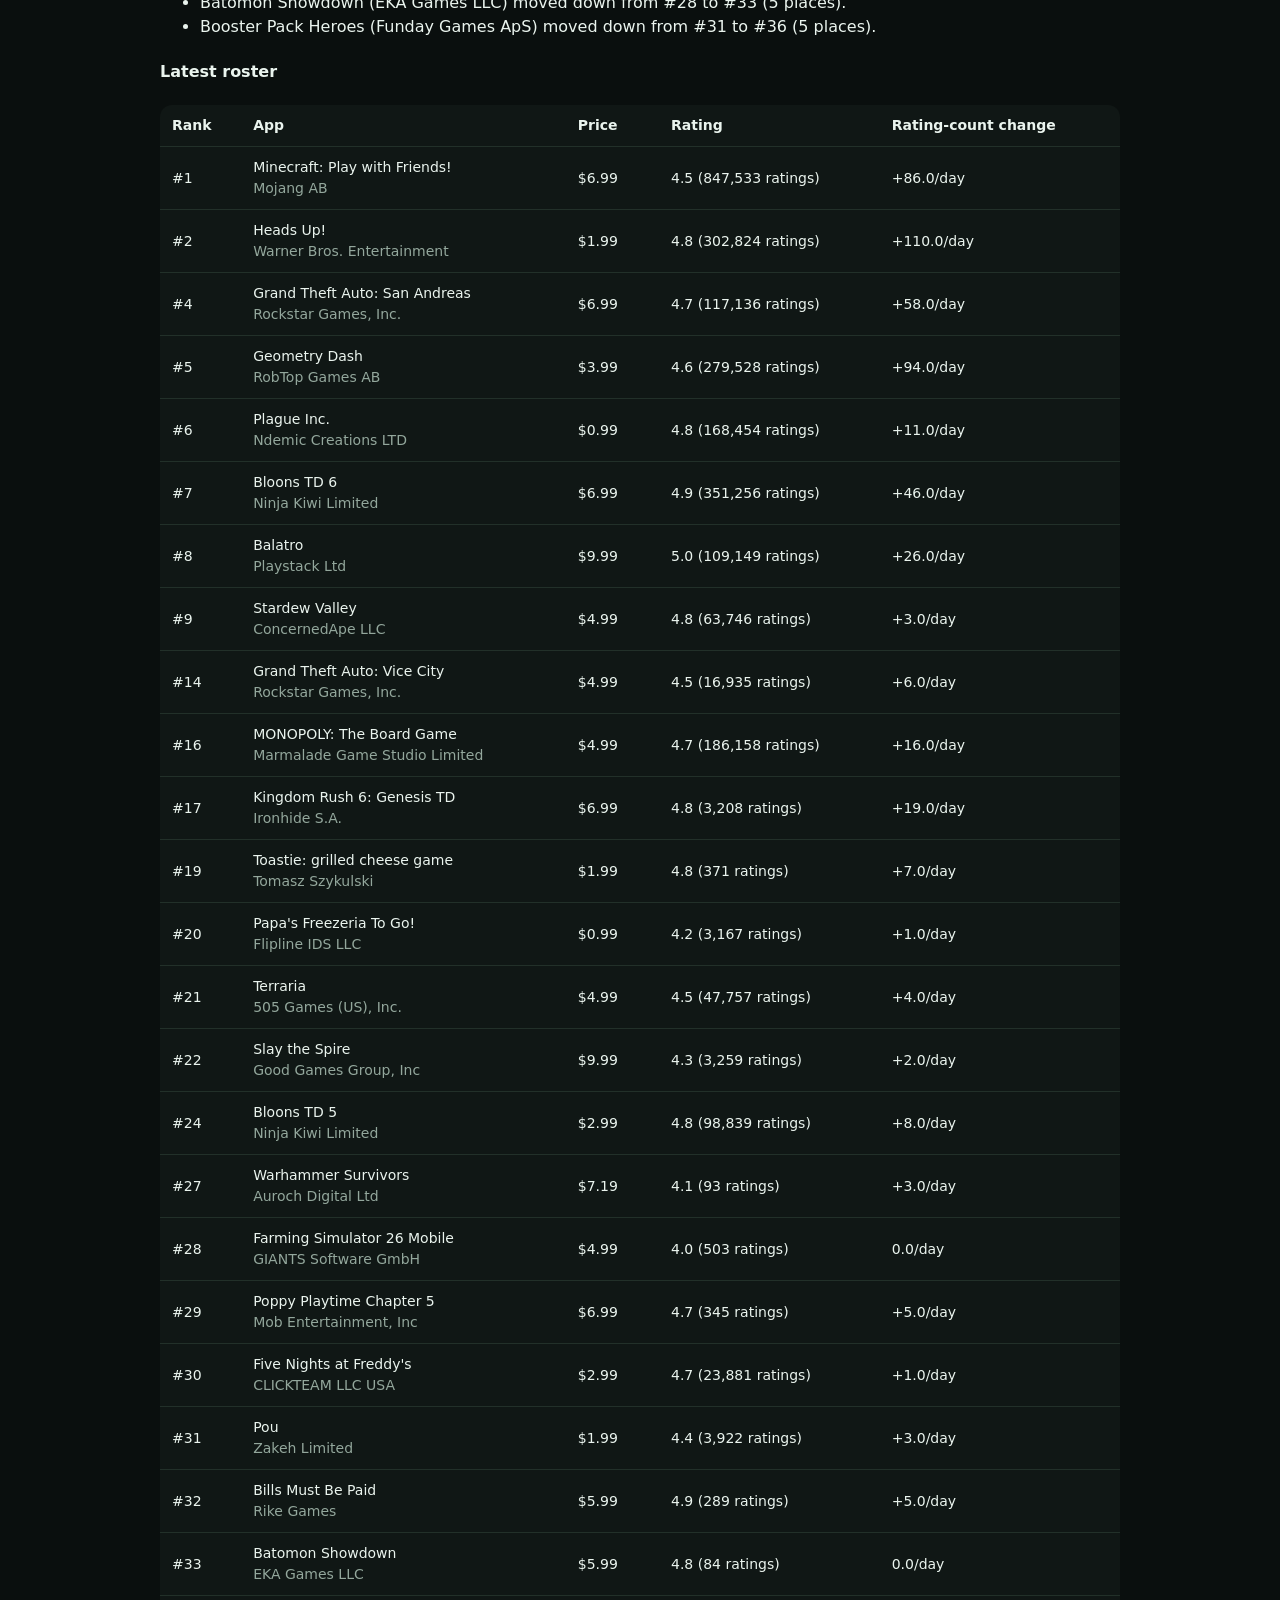
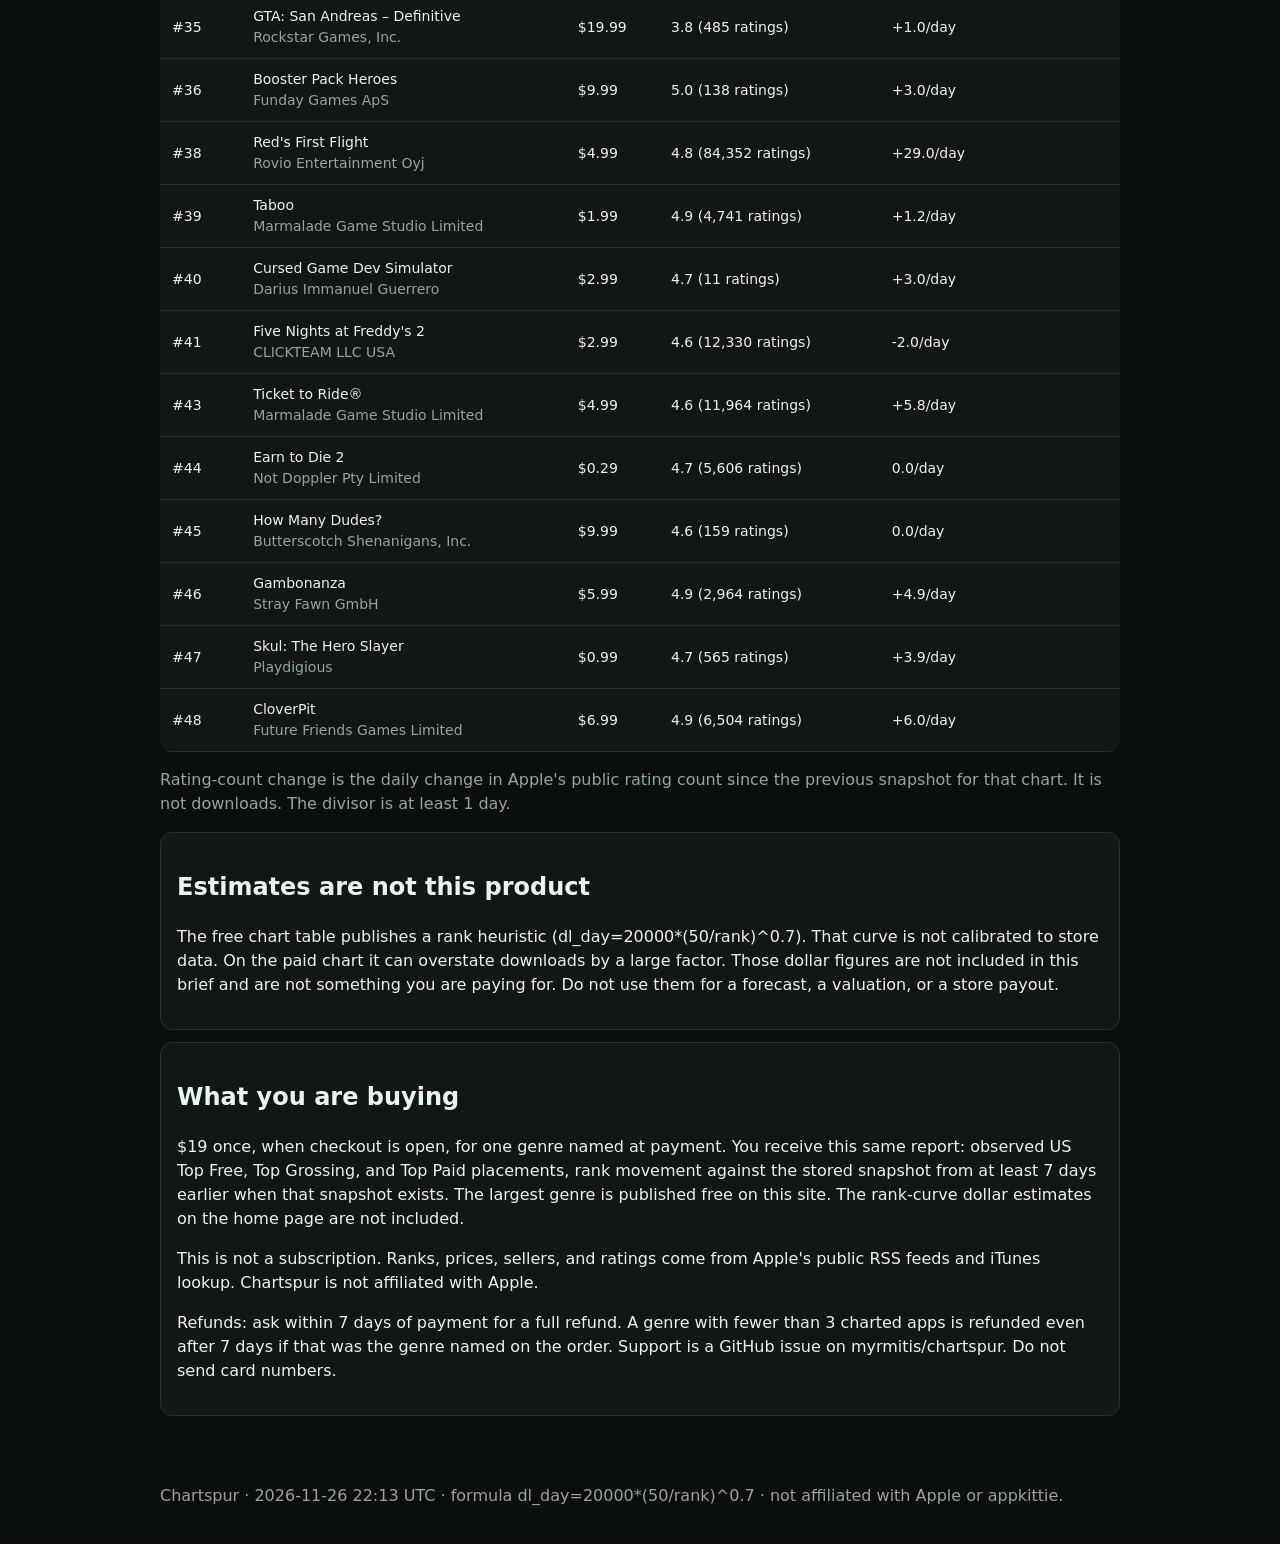
==== commit aef45b29: "chore: refresh Apple chart estimates and genre brief" ====
--- a/brief.html
+++ b/brief.html
@@ -12,7 +12,7 @@
 <header class="hero">
   <span class="badge">Observed chart ranks · not affiliated with Apple</span>
   <h1>Games chart movement</h1>
-  <p class="mut">Snapshot 2026-11-25 22:19 UTC. $19 once for another genre. The free chart table stays on the <a href="./">home page</a>.</p>
+  <p class="mut">Snapshot 2026-11-26 22:12 UTC. $19 once for another genre. The free chart table stays on the <a href="./">home page</a>.</p>
 </header>
 <main>
 <section class="card" id="offer">
@@ -21,11 +21,11 @@
   <a class="btn" href="https://buy.stripe.com/dRm8wOeSCcpA17d9qFeME03" rel="noopener noreferrer">Pay $19</a><p class="mut">On the payment page, enter the genre name from the table. One payment buys one brief. This is not a subscription.</p>
   <p class="mut">Type one genre name from the table into the payment form.</p>
 </section>
-<section class="card" id="catalog"><h2>Genres in this snapshot</h2><p class="mut">Counts are distinct apps. Choosing a genre with fewer than 3 apps qualifies for a refund once checkout is open.</p><div class="tablewrap"><table><thead><tr><th>Genre</th><th>Apps</th><th>Top Free</th><th>Top Grossing</th><th>Top Paid</th><th></th></tr></thead><tbody><tr><td>Games</td><td>42</td><td>0</td><td>10</td><td>32</td><td><a href="https://github.com/myrmitis/chartspur/issues/new?template=genre-brief.yml&amp;title=Genre%20brief%20request%3A%20Games">Register interest</a></td></tr><tr><td>Entertainment</td><td>15</td><td>7</td><td>9</td><td>1</td><td><a href="https://github.com/myrmitis/chartspur/issues/new?template=genre-brief.yml&amp;title=Genre%20brief%20request%3A%20Entertainment">Register interest</a></td></tr><tr><td>Productivity</td><td>12</td><td>6</td><td>6</td><td>4</td><td><a href="https://github.com/myrmitis/chartspur/issues/new?template=genre-brief.yml&amp;title=Genre%20brief%20request%3A%20Productivity">Register interest</a></td></tr><tr><td>Shopping</td><td>12</td><td>12</td><td>0</td><td>0</td><td><a href="https://github.com/myrmitis/chartspur/issues/new?template=genre-brief.yml&amp;title=Genre%20brief%20request%3A%20Shopping">Register interest</a></td></tr><tr><td>Photo &amp; Video</td><td>10</td><td>4</td><td>7</td><td>3</td><td><a href="https://github.com/myrmitis/chartspur/issues/new?template=genre-brief.yml&amp;title=Genre%20brief%20request%3A%20Photo%20%26%20Video">Register interest</a></td></tr><tr><td>Music</td><td>7</td><td>1</td><td>3</td><td>3</td><td><a href="https://github.com/myrmitis/chartspur/issues/new?template=genre-brief.yml&amp;title=Genre%20brief%20request%3A%20Music">Register interest</a></td></tr><tr><td>Social Networking</td><td>7</td><td>4</td><td>5</td><td>0</td><td><a href="https://github.com/myrmitis/chartspur/issues/new?template=genre-brief.yml&amp;title=Genre%20brief%20request%3A%20Social%20Networking">Register interest</a></td></tr><tr><td>Finance</td><td>5</td><td>5</td><td>0</td><td>0</td><td><a href="https://github.com/myrmitis/chartspur/issues/new?template=genre-brief.yml&amp;title=Genre%20brief%20request%3A%20Finance">Register interest</a></td></tr><tr><td>Lifestyle</td><td>5</td><td>3</td><td>2</td><td>0</td><td><a href="https://github.com/myrmitis/chartspur/issues/new?template=genre-brief.yml&amp;title=Genre%20brief%20request%3A%20Lifestyle">Register interest</a></td></tr><tr><td>Utilities</td><td>5</td><td>2</td><td>1</td><td>2</td><td><a href="https://github.com/myrmitis/chartspur/issues/new?template=genre-brief.yml&amp;title=Genre%20brief%20request%3A%20Utilities">Register interest</a></td></tr><tr><td>Business</td><td>4</td><td>1</td><td>1</td><td>2</td><td><a href="https://github.com/myrmitis/chartspur/issues/new?template=genre-brief.yml&amp;title=Genre%20brief%20request%3A%20Business">Register interest</a></td></tr><tr><td>Education</td><td>3</td><td>0</td><td>1</td><td>2</td><td><a href="https://github.com/myrmitis/chartspur/issues/new?template=genre-brief.yml&amp;title=Genre%20brief%20request%3A%20Education">Register interest</a></td></tr><tr><td>Food &amp; Drink</td><td>2</td><td>2</td><td>0</td><td>0</td><td><a href="https://github.com/myrmitis/chartspur/issues/new?template=genre-brief.yml&amp;title=Genre%20brief%20request%3A%20Food%20%26%20Drink">Register interest</a></td></tr><tr><td>Navigation</td><td>2</td><td>1</td><td>1</td><td>0</td><td><a href="https://github.com/myrmitis/chartspur/issues/new?template=genre-brief.yml&amp;title=Genre%20brief%20request%3A%20Navigation">Register interest</a></td></tr><tr><td>News</td><td>2</td><td>2</td><td>1</td><td>0</td><td><a href="https://github.com/myrmitis/chartspur/issues/new?template=genre-brief.yml&amp;title=Genre%20brief%20request%3A%20News">Register interest</a></td></tr><tr><td>Book</td><td>1</td><td>0</td><td>1</td><td>0</td><td><a href="https://github.com/myrmitis/chartspur/issues/new?template=genre-brief.yml&amp;title=Genre%20brief%20request%3A%20Book">Register interest</a></td></tr><tr><td>Graphics &amp; Design</td><td>1</td><td>0</td><td>0</td><td>1</td><td><a href="https://github.com/myrmitis/chartspur/issues/new?template=genre-brief.yml&amp;title=Genre%20brief%20request%3A%20Graphics%20%26%20Design">Register interest</a></td></tr><tr><td>Health &amp; Fitness</td><td>1</td><td>0</td><td>1</td><td>0</td><td><a href="https://github.com/myrmitis/chartspur/issues/new?template=genre-brief.yml&amp;title=Genre%20brief%20request%3A%20Health%20%26%20Fitness">Register interest</a></td></tr><tr><td>Sports</td><td>1</td><td>0</td><td>1</td><td>0</td><td><a href="https://github.com/myrmitis/chartspur/issues/new?template=genre-brief.yml&amp;title=Genre%20brief%20request%3A%20Sports">Register interest</a></td></tr></tbody></table></div></section>
-<section id="observed"><h2>Games</h2><p>42 distinct apps in this genre are on the latest US top charts. An app on more than one chart is counted once. Genre is the current iTunes lookup genre.</p><p class="mut">Compared with the snapshot from 2026-11-18 21:17 UTC (7.0 days earlier). Entered means the app was not in that chart's top 50 then. Left means it was in the top 50 then and is not in the latest top 50. Neither means the app launched or was removed from the store.</p><h3>Top Free · 0 apps</h3><p>No apps in this genre are in this top 50, including the comparison snapshot.</p><h3>Top Grossing · 10 apps</h3><h4>Entered the top 50</h4><div class="tablewrap"><table><thead><tr><th>App</th><th>Rank</th></tr></thead><tbody><tr><td>Gardenscapes<br><span class="mut">PLR Worldwide Sales Limited</span></td><td>#49</td></tr></tbody></table></div><h4>Left the top 50</h4><div class="tablewrap"><table><thead><tr><th>App</th><th>Rank</th></tr></thead><tbody><tr><td>Total Battle: War Strategy<br><span class="mut">SCOREWARRIOR LIMITED</span></td><td>was #46</td></tr><tr><td>Toon Blast<br><span class="mut">Peak Games</span></td><td>was #50</td></tr></tbody></table></div><p>2 apps stayed in the top 50 at the same rank.</p><h4>Moved up</h4><ul><li>Whiteout Survival (Century Games Pte. Ltd.) moved up from #38 to #28 (10 places).</li><li>Kingshot (Century Games Pte. Ltd.) moved up from #36 to #30 (6 places).</li><li>MONOPOLY GO! (Scopely, Inc.) moved up from #9 to #4 (5 places).</li><li>Roblox (Roblox Corporation) moved up from #20 to #15 (5 places).</li></ul><h4>Moved down</h4><ul><li>Pokémon GO (Scopely Explore, Inc.) moved down from #37 to #40 (3 places).</li><li>Gossip Harbor®: Merge &amp; Story (Microfun Limited) moved down from #19 to #20 (1 place).</li><li>Royal Match (Dream Games Dijital Teknolojiler A.S.) moved down from #21 to #22 (1 place).</li></ul><h4>Latest roster</h4><div class="tablewrap"><table><thead><tr><th>Rank</th><th>App</th><th>Price</th><th>Rating</th><th>Rating-count change</th></tr></thead><tbody><tr><td>#4</td><td>MONOPOLY GO!<br><span class="mut">Scopely, Inc.</span></td><td>Free</td><td>4.8 (3,903,064 ratings)</td><td>+1472.0/day</td></tr><tr><td>#15</td><td>Roblox<br><span class="mut">Roblox Corporation</span></td><td>Free</td><td>4.5 (20,756,950 ratings)</td><td>+14784.0/day</td></tr><tr><td>#20</td><td>Gossip Harbor®: Merge &amp; Story<br><span class="mut">Microfun Limited</span></td><td>Free</td><td>4.6 (216,765 ratings)</td><td>+223.0/day</td></tr><tr><td>#22</td><td>Royal Match<br><span class="mut">Dream Games Dijital Teknolojiler A.S.</span></td><td>Free</td><td>4.7 (3,902,705 ratings)</td><td>+1304.0/day</td></tr><tr><td>#24</td><td>Candy Crush Saga<br><span class="mut">King.com Limited</span></td><td>Free</td><td>4.7 (4,054,854 ratings)</td><td>+966.0/day</td></tr><tr><td>#28</td><td>Whiteout Survival<br><span class="mut">Century Games Pte. Ltd.</span></td><td>Free</td><td>4.6 (479,851 ratings)</td><td>+266.0/day</td></tr><tr><td>#30</td><td>Kingshot<br><span class="mut">Century Games Pte. Ltd.</span></td><td>Free</td><td>4.6 (239,807 ratings)</td><td>+196.0/day</td></tr><tr><td>#32</td><td>Royal Kingdom<br><span class="mut">Dream Games Dijital Teknolojiler A.S.</span></td><td>Free</td><td>4.7 (1,178,121 ratings)</td><td>+910.0/day</td></tr><tr><td>#40</td><td>Pokémon GO<br><span class="mut">Scopely Explore, Inc.</span></td><td>Free</td><td>4.0 (657,735 ratings)</td><td>+167.0/day</td></tr><tr><td>#49</td><td>Gardenscapes<br><span class="mut">PLR Worldwide Sales Limited</span></td><td>Free</td><td>4.7 (1,700,779 ratings)</td><td>+162.0/day</td></tr></tbody></table></div><p class="mut">Rating-count change is the daily change in Apple's public rating count since the previous snapshot for that chart. It is not downloads. The divisor is at least 1 day.</p><h3>Top Paid · 32 apps</h3><h4>Entered the top 50</h4><div class="tablewrap"><table><thead><tr><th>App</th><th>Rank</th></tr></thead><tbody><tr><td>GTA: San Andreas – Definitive<br><span class="mut">Rockstar Games, Inc.</span></td><td>#39</td></tr><tr><td>Cursed Game Dev Simulator<br><span class="mut">Darius Immanuel Guerrero</span></td><td>#40</td></tr><tr><td>Dead Cells<br><span class="mut">Playdigious</span></td><td>#47</td></tr></tbody></table></div><h4>Left the top 50</h4><div class="tablewrap"><table><thead><tr><th>App</th><th>Rank</th></tr></thead><tbody><tr><td>Crush the Castle<br><span class="mut">Armor Games Studios Inc</span></td><td>was #46</td></tr><tr><td>Incredibox<br><span class="mut">SO FAR SO GOOD</span></td><td>was #48</td></tr></tbody></table></div><p>5 apps stayed in the top 50 at the same rank.</p><h4>Moved up</h4><ul><li>Farming Simulator 26 Mobile (GIANTS Software GmbH) moved up from #47 to #25 (22 places).</li><li>Grand Theft Auto: Vice City (Rockstar Games, Inc.) moved up from #34 to #13 (21 places).</li><li>Kingdom Rush 6: Genesis TD (Ironhide S.A.) moved up from #30 to #14 (16 places).</li><li>Bloons TD 5 (Ninja Kiwi Limited) moved up from #41 to #30 (11 places).</li><li>Terraria (505 Games (US), Inc.) moved up from #26 to #19 (7 places).</li></ul><h4>Moved down</h4><ul><li>Warhammer Survivors (Auroch Digital Ltd) moved down from #8 to #29 (21 places).</li><li>Batomon Showdown (EKA Games LLC) moved down from #25 to #38 (13 places).</li><li>CloverPit (Future Friends Games Limited) moved down from #36 to #48 (12 places).</li><li>Earn to Die 2 (Not Doppler Pty Limited) moved down from #38 to #49 (11 places).</li><li>Booster Pack Heroes (Funday Games ApS) moved down from #27 to #35 (8 places).</li></ul><h4>Latest roster</h4><div class="tablewrap"><table><thead><tr><th>Rank</th><th>App</th><th>Price</th><th>Rating</th><th>Rating-count change</th></tr></thead><tbody><tr><td>#1</td><td>Minecraft: Play with Friends!<br><span class="mut">Mojang AB</span></td><td>$6.99</td><td>4.5 (847,447 ratings)</td><td>+187.0/day</td></tr><tr><td>#3</td><td>Heads Up!<br><span class="mut">Warner Bros. Entertainment</span></td><td>$1.99</td><td>4.8 (302,714 ratings)</td><td>+144.0/day</td></tr><tr><td>#4</td><td>Grand Theft Auto: San Andreas<br><span class="mut">Rockstar Games, Inc.</span></td><td>$6.99</td><td>4.7 (117,078 ratings)</td><td>+81.0/day</td></tr><tr><td>#5</td><td>Geometry Dash<br><span class="mut">RobTop Games AB</span></td><td>$3.99</td><td>4.6 (279,434 ratings)</td><td>+96.0/day</td></tr><tr><td>#7</td><td>Plague Inc.<br><span class="mut">Ndemic Creations LTD</span></td><td>$0.99</td><td>4.8 (168,443 ratings)</td><td>+18.0/day</td></tr><tr><td>#8</td><td>Bloons TD 6<br><span class="mut">Ninja Kiwi Limited</span></td><td>$6.99</td><td>4.9 (351,210 ratings)</td><td>+79.0/day</td></tr><tr><td>#9</td><td>Balatro<br><span class="mut">Playstack Ltd</span></td><td>$9.99</td><td>5.0 (109,123 ratings)</td><td>+50.0/day</td></tr><tr><td>#10</td><td>Stardew Valley<br><span class="mut">ConcernedApe LLC</span></td><td>$4.99</td><td>4.8 (63,743 ratings)</td><td>+3.0/day</td></tr><tr><td>#13</td><td>Grand Theft Auto: Vice City<br><span class="mut">Rockstar Games, Inc.</span></td><td>$4.99</td><td>4.5 (16,929 ratings)</td><td>+4.0/day</td></tr><tr><td>#14</td><td>Kingdom Rush 6: Genesis TD<br><span class="mut">Ironhide S.A.</span></td><td>$6.99</td><td>4.8 (3,189 ratings)</td><td>+14.0/day</td></tr><tr><td>#15</td><td>MONOPOLY: The Board Game<br><span class="mut">Marmalade Game Studio Limited</span></td><td>$4.99</td><td>4.7 (186,142 ratings)</td><td>+19.0/day</td></tr><tr><td>#18</td><td>Papa's Freezeria To Go!<br><span class="mut">Flipline IDS LLC</span></td><td>$0.99</td><td>4.2 (3,166 ratings)</td><td>+1.0/day</td></tr><tr><td>#19</td><td>Terraria<br><span class="mut">505 Games (US), Inc.</span></td><td>$4.99</td><td>4.5 (47,753 ratings)</td><td>-1.0/day</td></tr><tr><td>#20</td><td>Slay the Spire<br><span class="mut">Good Games Group, Inc</span></td><td>$9.99</td><td>4.3 (3,257 ratings)</td><td>+2.0/day</td></tr><tr><td>#22</td><td>Toastie: grilled cheese game<br><span class="mut">Tomasz Szykulski</span></td><td>$2.99</td><td>4.8 (364 ratings)</td><td>+16.0/day</td></tr><tr><td>#24</td><td>Poppy Playtime Chapter 5<br><span class="mut">Mob Entertainment, Inc</span></td><td>$6.99</td><td>4.7 (340 ratings)</td><td>+10.0/day</td></tr><tr><td>#25</td><td>Farming Simulator 26 Mobile<br><span class="mut">GIANTS Software GmbH</span></td><td>$4.99</td><td>4.0 (503 ratings)</td><td>+4.0/day</td></tr><tr><td>#26</td><td>Five Nights at Freddy's<br><span class="mut">CLICKTEAM LLC USA</span></td><td>$2.99</td><td>4.7 (23,880 ratings)</td><td>+2.0/day</td></tr><tr><td>#29</td><td>Warhammer Survivors<br><span class="mut">Auroch Digital Ltd</span></td><td>$7.19</td><td>4.1 (90 ratings)</td><td>+1.0/day</td></tr><tr><td>#30</td><td>Bloons TD 5<br><span class="mut">Ninja Kiwi Limited</span></td><td>$2.99</td><td>4.8 (98,831 ratings)</td><td>+7.0/day</td></tr><tr><td>#31</td><td>Pou<br><span class="mut">Zakeh Limited</span></td><td>$1.99</td><td>4.4 (3,919 ratings)</td><td>0.0/day</td></tr><tr><td>#33</td><td>Bills Must Be Paid<br><span class="mut">Rike Games</span></td><td>$5.99</td><td>4.9 (284 ratings)</td><td>+1.0/day</td></tr><tr><td>#35</td><td>Booster Pack Heroes<br><span class="mut">Funday Games ApS</span></td><td>$9.99</td><td>5.0 (135 ratings)</td><td>+11.0/day</td></tr><tr><td>#37</td><td>Red's First Flight<br><span class="mut">Rovio Entertainment Oyj</span></td><td>$4.99</td><td>4.8 (84,323 ratings)</td><td>+31.0/day</td></tr><tr><td>#38</td><td>Batomon Showdown<br><span class="mut">EKA Games LLC</span></td><td>$5.99</td><td>4.8 (84 ratings)</td><td>+2.0/day</td></tr><tr><td>#39</td><td>GTA: San Andreas – Definitive<br><span class="mut">Rockstar Games, Inc.</span></td><td>$19.99</td><td>3.8 (484 ratings)</td><td>-1.0/day</td></tr><tr><td>#40</td><td>Cursed Game Dev Simulator<br><span class="mut">Darius Immanuel Guerrero</span></td><td>$2.99</td><td>4.8 (8 ratings)</td><td>+4.0/day</td></tr><tr><td>#45</td><td>Five Nights at Freddy's 2<br><span class="mut">CLICKTEAM LLC USA</span></td><td>$2.99</td><td>4.6 (12,332 ratings)</td><td>+2.0/day</td></tr><tr><td>#47</td><td>Dead Cells<br><span class="mut">Playdigious</span></td><td>$3.99</td><td>4.8 (12,460 ratings)</td><td>+3.2/day</td></tr><tr><td>#48</td><td>CloverPit<br><span class="mut">Future Friends Games Limited</span></td><td>$6.99</td><td>4.9 (6,498 ratings)</td><td>+4.7/day</td></tr><tr><td>#49</td><td>Earn to Die 2<br><span class="mut">Not Doppler Pty Limited</span></td><td>$0.29</td><td>4.7 (5,606 ratings)</td><td>0.0/day</td></tr><tr><td>#50</td><td>How Many Dudes?<br><span class="mut">Butterscotch Shenanigans, Inc.</span></td><td>$9.99</td><td>4.6 (159 ratings)</td><td>+0.2/day</td></tr></tbody></table></div><p class="mut">Rating-count change is the daily change in Apple's public rating count since the previous snapshot for that chart. It is not downloads. The divisor is at least 1 day.</p></section><section class="card" id="heuristic"><h2>Estimates are not this product</h2><p>The free chart table publishes a rank heuristic (dl_day=20000*(50/rank)^0.7). That curve is not calibrated to store data. On the paid chart it can overstate downloads by a large factor. Those dollar figures are not included in this brief and are not something you are paying for. Do not use them for a forecast, a valuation, or a store payout.</p></section>
+<section class="card" id="catalog"><h2>Genres in this snapshot</h2><p class="mut">Counts are distinct apps. Choosing a genre with fewer than 3 apps qualifies for a refund once checkout is open.</p><div class="tablewrap"><table><thead><tr><th>Genre</th><th>Apps</th><th>Top Free</th><th>Top Grossing</th><th>Top Paid</th><th></th></tr></thead><tbody><tr><td>Games</td><td>47</td><td>0</td><td>12</td><td>35</td><td><a href="https://github.com/myrmitis/chartspur/issues/new?template=genre-brief.yml&amp;title=Genre%20brief%20request%3A%20Games">Register interest</a></td></tr><tr><td>Entertainment</td><td>18</td><td>11</td><td>10</td><td>1</td><td><a href="https://github.com/myrmitis/chartspur/issues/new?template=genre-brief.yml&amp;title=Genre%20brief%20request%3A%20Entertainment">Register interest</a></td></tr><tr><td>Shopping</td><td>11</td><td>11</td><td>0</td><td>0</td><td><a href="https://github.com/myrmitis/chartspur/issues/new?template=genre-brief.yml&amp;title=Genre%20brief%20request%3A%20Shopping">Register interest</a></td></tr><tr><td>Photo &amp; Video</td><td>10</td><td>3</td><td>7</td><td>3</td><td><a href="https://github.com/myrmitis/chartspur/issues/new?template=genre-brief.yml&amp;title=Genre%20brief%20request%3A%20Photo%20%26%20Video">Register interest</a></td></tr><tr><td>Productivity</td><td>9</td><td>5</td><td>6</td><td>2</td><td><a href="https://github.com/myrmitis/chartspur/issues/new?template=genre-brief.yml&amp;title=Genre%20brief%20request%3A%20Productivity">Register interest</a></td></tr><tr><td>Social Networking</td><td>8</td><td>5</td><td>5</td><td>0</td><td><a href="https://github.com/myrmitis/chartspur/issues/new?template=genre-brief.yml&amp;title=Genre%20brief%20request%3A%20Social%20Networking">Register interest</a></td></tr><tr><td>Music</td><td>7</td><td>1</td><td>3</td><td>3</td><td><a href="https://github.com/myrmitis/chartspur/issues/new?template=genre-brief.yml&amp;title=Genre%20brief%20request%3A%20Music">Register interest</a></td></tr><tr><td>Utilities</td><td>5</td><td>2</td><td>1</td><td>2</td><td><a href="https://github.com/myrmitis/chartspur/issues/new?template=genre-brief.yml&amp;title=Genre%20brief%20request%3A%20Utilities">Register interest</a></td></tr><tr><td>Lifestyle</td><td>4</td><td>3</td><td>1</td><td>0</td><td><a href="https://github.com/myrmitis/chartspur/issues/new?template=genre-brief.yml&amp;title=Genre%20brief%20request%3A%20Lifestyle">Register interest</a></td></tr><tr><td>Education</td><td>3</td><td>0</td><td>1</td><td>2</td><td><a href="https://github.com/myrmitis/chartspur/issues/new?template=genre-brief.yml&amp;title=Genre%20brief%20request%3A%20Education">Register interest</a></td></tr><tr><td>Finance</td><td>3</td><td>3</td><td>0</td><td>0</td><td><a href="https://github.com/myrmitis/chartspur/issues/new?template=genre-brief.yml&amp;title=Genre%20brief%20request%3A%20Finance">Register interest</a></td></tr><tr><td>Business</td><td>2</td><td>0</td><td>1</td><td>1</td><td><a href="https://github.com/myrmitis/chartspur/issues/new?template=genre-brief.yml&amp;title=Genre%20brief%20request%3A%20Business">Register interest</a></td></tr><tr><td>Food &amp; Drink</td><td>2</td><td>2</td><td>0</td><td>0</td><td><a href="https://github.com/myrmitis/chartspur/issues/new?template=genre-brief.yml&amp;title=Genre%20brief%20request%3A%20Food%20%26%20Drink">Register interest</a></td></tr><tr><td>Navigation</td><td>2</td><td>1</td><td>1</td><td>0</td><td><a href="https://github.com/myrmitis/chartspur/issues/new?template=genre-brief.yml&amp;title=Genre%20brief%20request%3A%20Navigation">Register interest</a></td></tr><tr><td>News</td><td>2</td><td>2</td><td>1</td><td>0</td><td><a href="https://github.com/myrmitis/chartspur/issues/new?template=genre-brief.yml&amp;title=Genre%20brief%20request%3A%20News">Register interest</a></td></tr><tr><td>Book</td><td>1</td><td>0</td><td>1</td><td>0</td><td><a href="https://github.com/myrmitis/chartspur/issues/new?template=genre-brief.yml&amp;title=Genre%20brief%20request%3A%20Book">Register interest</a></td></tr><tr><td>Graphics &amp; Design</td><td>1</td><td>0</td><td>0</td><td>1</td><td><a href="https://github.com/myrmitis/chartspur/issues/new?template=genre-brief.yml&amp;title=Genre%20brief%20request%3A%20Graphics%20%26%20Design">Register interest</a></td></tr><tr><td>Travel</td><td>1</td><td>1</td><td>0</td><td>0</td><td><a href="https://github.com/myrmitis/chartspur/issues/new?template=genre-brief.yml&amp;title=Genre%20brief%20request%3A%20Travel">Register interest</a></td></tr></tbody></table></div></section>
+<section id="observed"><h2>Games</h2><p>47 distinct apps in this genre are on the latest US top charts. An app on more than one chart is counted once. Genre is the current iTunes lookup genre.</p><p class="mut">Compared with the snapshot from 2026-11-19 21:18 UTC (7.0 days earlier). Entered means the app was not in that chart's top 50 then. Left means it was in the top 50 then and is not in the latest top 50. Neither means the app launched or was removed from the store.</p><h3>Top Free · 0 apps</h3><p>No apps in this genre are in this top 50, including the comparison snapshot.</p><h3>Top Grossing · 12 apps</h3><h4>Entered the top 50</h4><div class="tablewrap"><table><thead><tr><th>App</th><th>Rank</th></tr></thead><tbody><tr><td>EA SPORTS FC Soccer Mobile 27<br><span class="mut">EA Swiss Sarl</span></td><td>#40</td></tr><tr><td>Coin Master<br><span class="mut">Moon Active LTD</span></td><td>#50</td></tr></tbody></table></div><h4>Left the top 50</h4><div class="tablewrap"><table><thead><tr><th>App</th><th>Rank</th></tr></thead><tbody><tr><td>Gardenscapes<br><span class="mut">PLR Worldwide Sales Limited</span></td><td>was #49</td></tr><tr><td>Toon Blast<br><span class="mut">Peak Games</span></td><td>was #50</td></tr></tbody></table></div><p>0 apps stayed in the top 50 at the same rank.</p><h4>Moved up</h4><ul><li>Roblox (Roblox Corporation) moved up from #22 to #12 (10 places).</li><li>Kingshot (Century Games Pte. Ltd.) moved up from #37 to #27 (10 places).</li><li>Whiteout Survival (Century Games Pte. Ltd.) moved up from #38 to #28 (10 places).</li><li>Royal Match (Dream Games Dijital Teknolojiler A.S.) moved up from #21 to #16 (5 places).</li><li>Pokémon GO (Scopely Explore, Inc.) moved up from #47 to #45 (2 places).</li></ul><h4>Moved down</h4><ul><li>Last Z: Survival Shooter (Omnilojo Pte Ltd) moved down from #41 to #46 (5 places).</li><li>Royal Kingdom (Dream Games Dijital Teknolojiler A.S.) moved down from #30 to #32 (2 places).</li><li>Gossip Harbor®: Merge &amp; Story (Microfun Limited) moved down from #20 to #21 (1 place).</li></ul><h4>Latest roster</h4><div class="tablewrap"><table><thead><tr><th>Rank</th><th>App</th><th>Price</th><th>Rating</th><th>Rating-count change</th></tr></thead><tbody><tr><td>#8</td><td>MONOPOLY GO!<br><span class="mut">Scopely, Inc.</span></td><td>Free</td><td>4.8 (3,903,907 ratings)</td><td>+843.0/day</td></tr><tr><td>#12</td><td>Roblox<br><span class="mut">Roblox Corporation</span></td><td>Free</td><td>4.5 (20,766,398 ratings)</td><td>+9448.0/day</td></tr><tr><td>#16</td><td>Royal Match<br><span class="mut">Dream Games Dijital Teknolojiler A.S.</span></td><td>Free</td><td>4.7 (3,903,412 ratings)</td><td>+707.0/day</td></tr><tr><td>#21</td><td>Gossip Harbor®: Merge &amp; Story<br><span class="mut">Microfun Limited</span></td><td>Free</td><td>4.6 (216,883 ratings)</td><td>+118.0/day</td></tr><tr><td>#23</td><td>Candy Crush Saga<br><span class="mut">King.com Limited</span></td><td>Free</td><td>4.7 (4,055,382 ratings)</td><td>+528.0/day</td></tr><tr><td>#27</td><td>Kingshot<br><span class="mut">Century Games Pte. Ltd.</span></td><td>Free</td><td>4.6 (239,930 ratings)</td><td>+123.0/day</td></tr><tr><td>#28</td><td>Whiteout Survival<br><span class="mut">Century Games Pte. Ltd.</span></td><td>Free</td><td>4.6 (480,024 ratings)</td><td>+173.0/day</td></tr><tr><td>#32</td><td>Royal Kingdom<br><span class="mut">Dream Games Dijital Teknolojiler A.S.</span></td><td>Free</td><td>4.7 (1,178,653 ratings)</td><td>+532.0/day</td></tr><tr><td>#40</td><td>EA SPORTS FC Soccer Mobile 27<br><span class="mut">EA Swiss Sarl</span></td><td>Free</td><td>4.7 (2,691,994 ratings)</td><td>+1445.7/day</td></tr><tr><td>#45</td><td>Pokémon GO<br><span class="mut">Scopely Explore, Inc.</span></td><td>Free</td><td>4.0 (657,807 ratings)</td><td>+72.0/day</td></tr><tr><td>#46</td><td>Last Z: Survival Shooter<br><span class="mut">Omnilojo Pte Ltd</span></td><td>Free</td><td>4.8 (104,793 ratings)</td><td>+60.7/day</td></tr><tr><td>#50</td><td>Coin Master<br><span class="mut">Moon Active LTD</span></td><td>Free</td><td>4.8 (1,392,559 ratings)</td><td>—</td></tr></tbody></table></div><p class="mut">Rating-count change is the daily change in Apple's public rating count since the previous snapshot for that chart. It is not downloads. The divisor is at least 1 day.</p><h3>Top Paid · 35 apps</h3><h4>Entered the top 50</h4><div class="tablewrap"><table><thead><tr><th>App</th><th>Rank</th></tr></thead><tbody><tr><td>Farming Simulator 26 Mobile<br><span class="mut">GIANTS Software GmbH</span></td><td>#28</td></tr><tr><td>GTA: San Andreas – Definitive<br><span class="mut">Rockstar Games, Inc.</span></td><td>#35</td></tr><tr><td>Taboo<br><span class="mut">Marmalade Game Studio Limited</span></td><td>#39</td></tr><tr><td>Cursed Game Dev Simulator<br><span class="mut">Darius Immanuel Guerrero</span></td><td>#40</td></tr><tr><td>Ticket to Ride®<br><span class="mut">Marmalade Game Studio Limited</span></td><td>#43</td></tr><tr><td>How Many Dudes?<br><span class="mut">Butterscotch Shenanigans, Inc.</span></td><td>#45</td></tr><tr><td>Skul: The Hero Slayer<br><span class="mut">Playdigious</span></td><td>#47</td></tr></tbody></table></div><h4>Left the top 50</h4><div class="tablewrap"><table><thead><tr><th>App</th><th>Rank</th></tr></thead><tbody><tr><td>The House of Tesla<br><span class="mut">Blue Brain Games, s.r.o.</span></td><td>was #49</td></tr></tbody></table></div><p>3 apps stayed in the top 50 at the same rank.</p><h4>Moved up</h4><ul><li>Bloons TD 5 (Ninja Kiwi Limited) moved up from #45 to #24 (21 places).</li><li>Terraria (505 Games (US), Inc.) moved up from #36 to #21 (15 places).</li><li>Kingdom Rush 6: Genesis TD (Ironhide S.A.) moved up from #29 to #17 (12 places).</li><li>Toastie: grilled cheese game (Tomasz Szykulski) moved up from #26 to #19 (7 places).</li><li>Bills Must Be Paid (Rike Games) moved up from #37 to #32 (5 places).</li></ul><h4>Moved down</h4><ul><li>Gambonanza (Stray Fawn GmbH) moved down from #16 to #46 (30 places).</li><li>Warhammer Survivors (Auroch Digital Ltd) moved down from #13 to #27 (14 places).</li><li>CloverPit (Future Friends Games Limited) moved down from #41 to #48 (7 places).</li><li>Batomon Showdown (EKA Games LLC) moved down from #28 to #33 (5 places).</li><li>Booster Pack Heroes (Funday Games ApS) moved down from #31 to #36 (5 places).</li></ul><h4>Latest roster</h4><div class="tablewrap"><table><thead><tr><th>Rank</th><th>App</th><th>Price</th><th>Rating</th><th>Rating-count change</th></tr></thead><tbody><tr><td>#1</td><td>Minecraft: Play with Friends!<br><span class="mut">Mojang AB</span></td><td>$6.99</td><td>4.5 (847,533 ratings)</td><td>+86.0/day</td></tr><tr><td>#2</td><td>Heads Up!<br><span class="mut">Warner Bros. Entertainment</span></td><td>$1.99</td><td>4.8 (302,824 ratings)</td><td>+110.0/day</td></tr><tr><td>#4</td><td>Grand Theft Auto: San Andreas<br><span class="mut">Rockstar Games, Inc.</span></td><td>$6.99</td><td>4.7 (117,136 ratings)</td><td>+58.0/day</td></tr><tr><td>#5</td><td>Geometry Dash<br><span class="mut">RobTop Games AB</span></td><td>$3.99</td><td>4.6 (279,528 ratings)</td><td>+94.0/day</td></tr><tr><td>#6</td><td>Plague Inc.<br><span class="mut">Ndemic Creations LTD</span></td><td>$0.99</td><td>4.8 (168,454 ratings)</td><td>+11.0/day</td></tr><tr><td>#7</td><td>Bloons TD 6<br><span class="mut">Ninja Kiwi Limited</span></td><td>$6.99</td><td>4.9 (351,256 ratings)</td><td>+46.0/day</td></tr><tr><td>#8</td><td>Balatro<br><span class="mut">Playstack Ltd</span></td><td>$9.99</td><td>5.0 (109,149 ratings)</td><td>+26.0/day</td></tr><tr><td>#9</td><td>Stardew Valley<br><span class="mut">ConcernedApe LLC</span></td><td>$4.99</td><td>4.8 (63,746 ratings)</td><td>+3.0/day</td></tr><tr><td>#14</td><td>Grand Theft Auto: Vice City<br><span class="mut">Rockstar Games, Inc.</span></td><td>$4.99</td><td>4.5 (16,935 ratings)</td><td>+6.0/day</td></tr><tr><td>#16</td><td>MONOPOLY: The Board Game<br><span class="mut">Marmalade Game Studio Limited</span></td><td>$4.99</td><td>4.7 (186,158 ratings)</td><td>+16.0/day</td></tr><tr><td>#17</td><td>Kingdom Rush 6: Genesis TD<br><span class="mut">Ironhide S.A.</span></td><td>$6.99</td><td>4.8 (3,208 ratings)</td><td>+19.0/day</td></tr><tr><td>#19</td><td>Toastie: grilled cheese game<br><span class="mut">Tomasz Szykulski</span></td><td>$1.99</td><td>4.8 (371 ratings)</td><td>+7.0/day</td></tr><tr><td>#20</td><td>Papa's Freezeria To Go!<br><span class="mut">Flipline IDS LLC</span></td><td>$0.99</td><td>4.2 (3,167 ratings)</td><td>+1.0/day</td></tr><tr><td>#21</td><td>Terraria<br><span class="mut">505 Games (US), Inc.</span></td><td>$4.99</td><td>4.5 (47,757 ratings)</td><td>+4.0/day</td></tr><tr><td>#22</td><td>Slay the Spire<br><span class="mut">Good Games Group, Inc</span></td><td>$9.99</td><td>4.3 (3,259 ratings)</td><td>+2.0/day</td></tr><tr><td>#24</td><td>Bloons TD 5<br><span class="mut">Ninja Kiwi Limited</span></td><td>$2.99</td><td>4.8 (98,839 ratings)</td><td>+8.0/day</td></tr><tr><td>#27</td><td>Warhammer Survivors<br><span class="mut">Auroch Digital Ltd</span></td><td>$7.19</td><td>4.1 (93 ratings)</td><td>+3.0/day</td></tr><tr><td>#28</td><td>Farming Simulator 26 Mobile<br><span class="mut">GIANTS Software GmbH</span></td><td>$4.99</td><td>4.0 (503 ratings)</td><td>0.0/day</td></tr><tr><td>#29</td><td>Poppy Playtime Chapter 5<br><span class="mut">Mob Entertainment, Inc</span></td><td>$6.99</td><td>4.7 (345 ratings)</td><td>+5.0/day</td></tr><tr><td>#30</td><td>Five Nights at Freddy's<br><span class="mut">CLICKTEAM LLC USA</span></td><td>$2.99</td><td>4.7 (23,881 ratings)</td><td>+1.0/day</td></tr><tr><td>#31</td><td>Pou<br><span class="mut">Zakeh Limited</span></td><td>$1.99</td><td>4.4 (3,922 ratings)</td><td>+3.0/day</td></tr><tr><td>#32</td><td>Bills Must Be Paid<br><span class="mut">Rike Games</span></td><td>$5.99</td><td>4.9 (289 ratings)</td><td>+5.0/day</td></tr><tr><td>#33</td><td>Batomon Showdown<br><span class="mut">EKA Games LLC</span></td><td>$5.99</td><td>4.8 (84 ratings)</td><td>0.0/day</td></tr><tr><td>#35</td><td>GTA: San Andreas – Definitive<br><span class="mut">Rockstar Games, Inc.</span></td><td>$19.99</td><td>3.8 (485 ratings)</td><td>+1.0/day</td></tr><tr><td>#36</td><td>Booster Pack Heroes<br><span class="mut">Funday Games ApS</span></td><td>$9.99</td><td>5.0 (138 ratings)</td><td>+3.0/day</td></tr><tr><td>#38</td><td>Red's First Flight<br><span class="mut">Rovio Entertainment Oyj</span></td><td>$4.99</td><td>4.8 (84,352 ratings)</td><td>+29.0/day</td></tr><tr><td>#39</td><td>Taboo<br><span class="mut">Marmalade Game Studio Limited</span></td><td>$1.99</td><td>4.9 (4,741 ratings)</td><td>+1.2/day</td></tr><tr><td>#40</td><td>Cursed Game Dev Simulator<br><span class="mut">Darius Immanuel Guerrero</span></td><td>$2.99</td><td>4.7 (11 ratings)</td><td>+3.0/day</td></tr><tr><td>#41</td><td>Five Nights at Freddy's 2<br><span class="mut">CLICKTEAM LLC USA</span></td><td>$2.99</td><td>4.6 (12,330 ratings)</td><td>-2.0/day</td></tr><tr><td>#43</td><td>Ticket to Ride®<br><span class="mut">Marmalade Game Studio Limited</span></td><td>$4.99</td><td>4.6 (11,964 ratings)</td><td>+5.8/day</td></tr><tr><td>#44</td><td>Earn to Die 2<br><span class="mut">Not Doppler Pty Limited</span></td><td>$0.29</td><td>4.7 (5,606 ratings)</td><td>0.0/day</td></tr><tr><td>#45</td><td>How Many Dudes?<br><span class="mut">Butterscotch Shenanigans, Inc.</span></td><td>$9.99</td><td>4.6 (159 ratings)</td><td>0.0/day</td></tr><tr><td>#46</td><td>Gambonanza<br><span class="mut">Stray Fawn GmbH</span></td><td>$5.99</td><td>4.9 (2,964 ratings)</td><td>+4.9/day</td></tr><tr><td>#47</td><td>Skul: The Hero Slayer<br><span class="mut">Playdigious</span></td><td>$0.99</td><td>4.7 (565 ratings)</td><td>+3.9/day</td></tr><tr><td>#48</td><td>CloverPit<br><span class="mut">Future Friends Games Limited</span></td><td>$6.99</td><td>4.9 (6,504 ratings)</td><td>+6.0/day</td></tr></tbody></table></div><p class="mut">Rating-count change is the daily change in Apple's public rating count since the previous snapshot for that chart. It is not downloads. The divisor is at least 1 day.</p></section><section class="card" id="heuristic"><h2>Estimates are not this product</h2><p>The free chart table publishes a rank heuristic (dl_day=20000*(50/rank)^0.7). That curve is not calibrated to store data. On the paid chart it can overstate downloads by a large factor. Those dollar figures are not included in this brief and are not something you are paying for. Do not use them for a forecast, a valuation, or a store payout.</p></section>
 <section class="card" id="policy"><h2>What you are buying</h2><p>$19 once, when checkout is open, for one genre named at payment. You receive this same report: observed US Top Free, Top Grossing, and Top Paid placements, rank movement against the stored snapshot from at least 7 days earlier when that snapshot exists. The largest genre is published free on this site. The rank-curve dollar estimates on the home page are not included.</p><p>This is not a subscription. Ranks, prices, sellers, and ratings come from Apple's public RSS feeds and iTunes lookup. Chartspur is not affiliated with Apple.</p><p>Refunds: ask within 7 days of payment for a full refund. A genre with fewer than 3 charted apps is refunded even after 7 days if that was the genre named on the order. Support is a GitHub issue on myrmitis/chartspur. Do not send card numbers.</p></section>
 </main>
-<footer><p class="mut">Chartspur · 2026-11-25 22:19 UTC · formula dl_day=20000*(50/rank)^0.7 · not affiliated with Apple or appkittie.</p></footer>
+<footer><p class="mut">Chartspur · 2026-11-26 22:13 UTC · formula dl_day=20000*(50/rank)^0.7 · not affiliated with Apple or appkittie.</p></footer>
 <script>
 document.getElementById("genre") && document.getElementById("genre").addEventListener("change", function () {
   var link = document.getElementById("request");
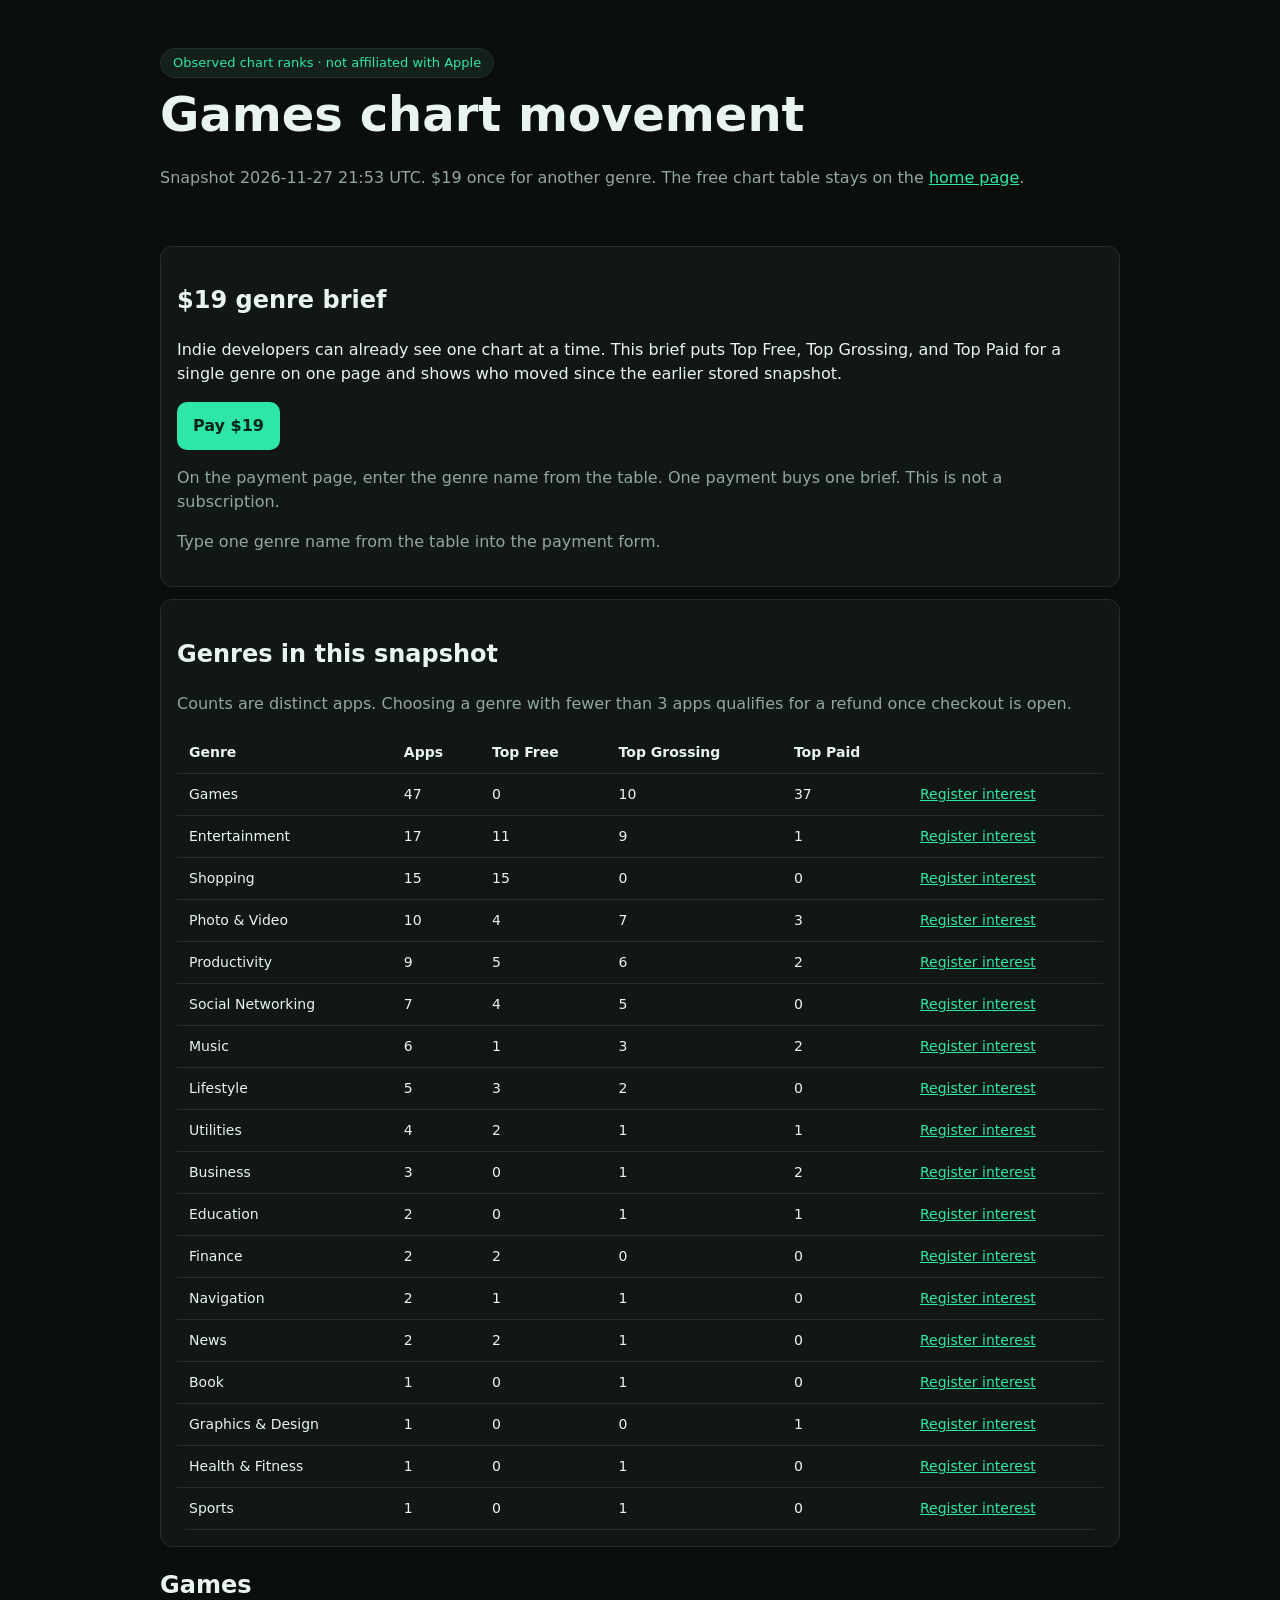
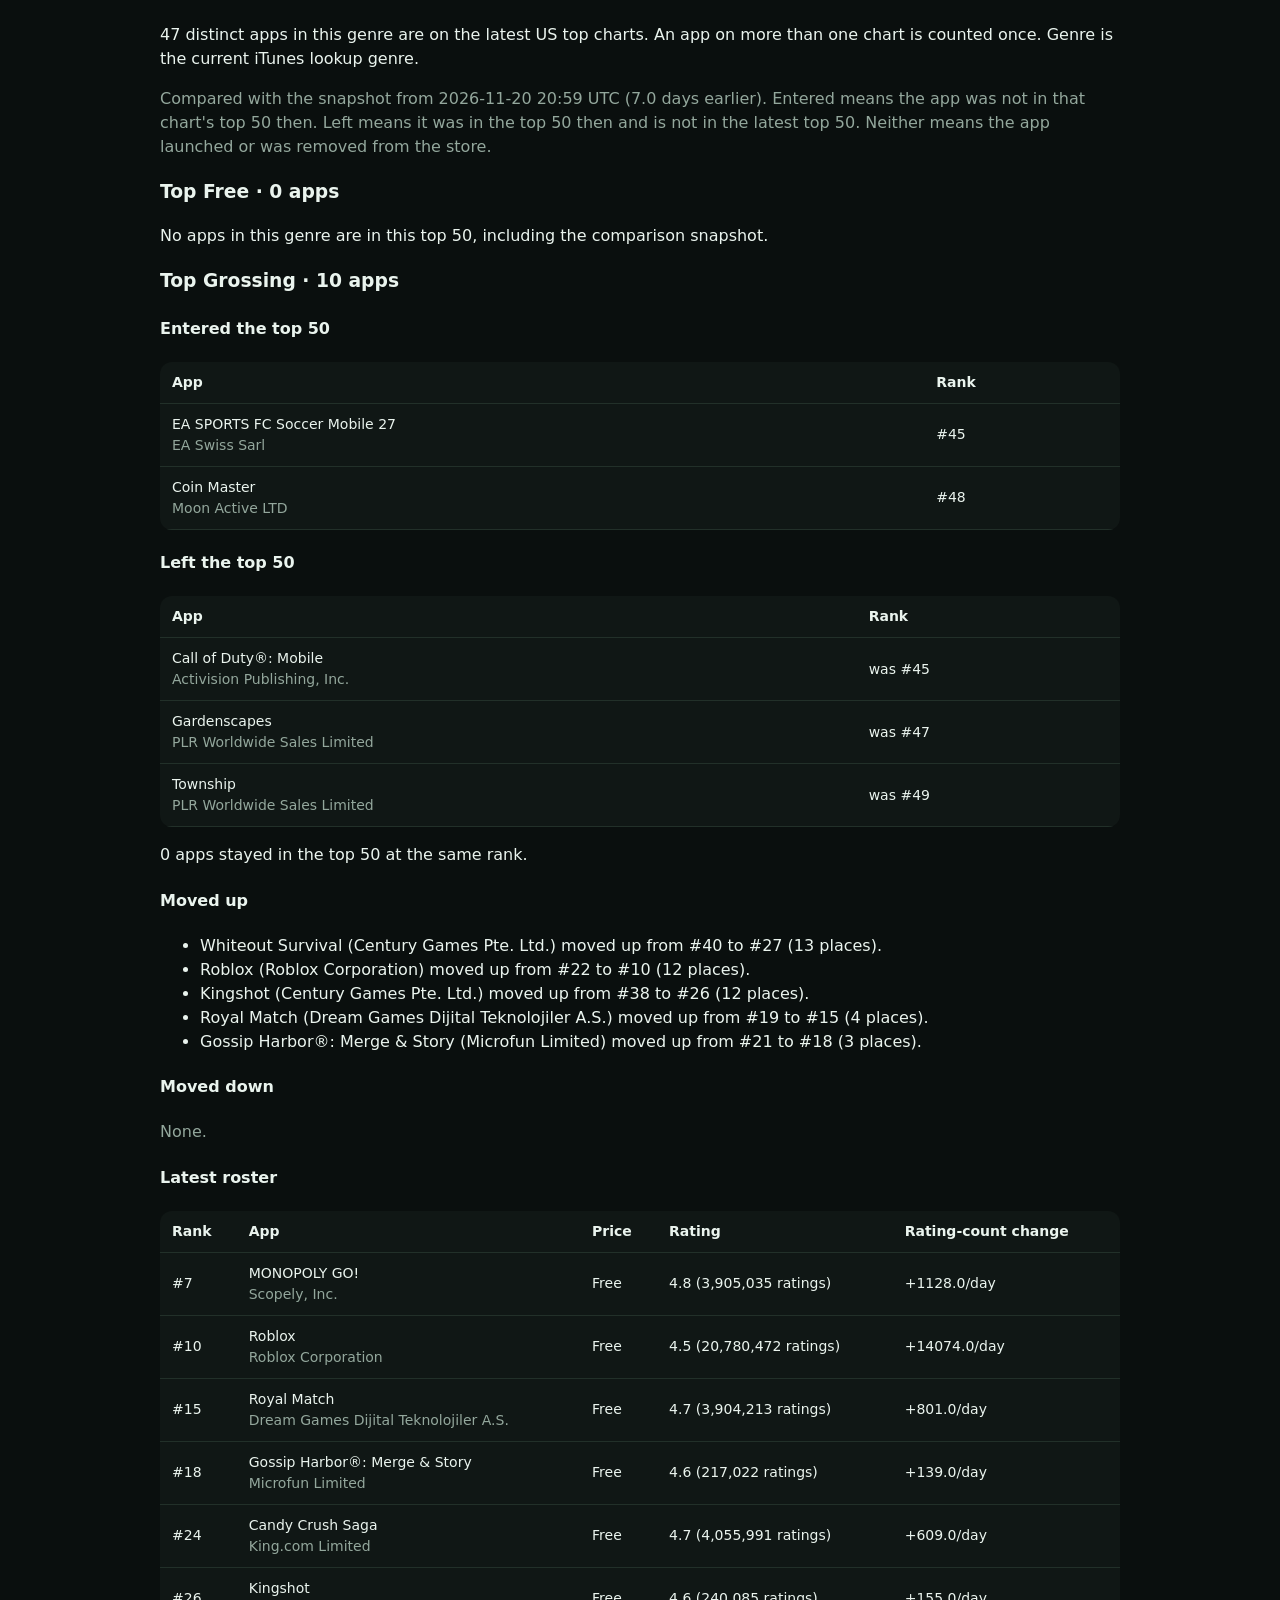
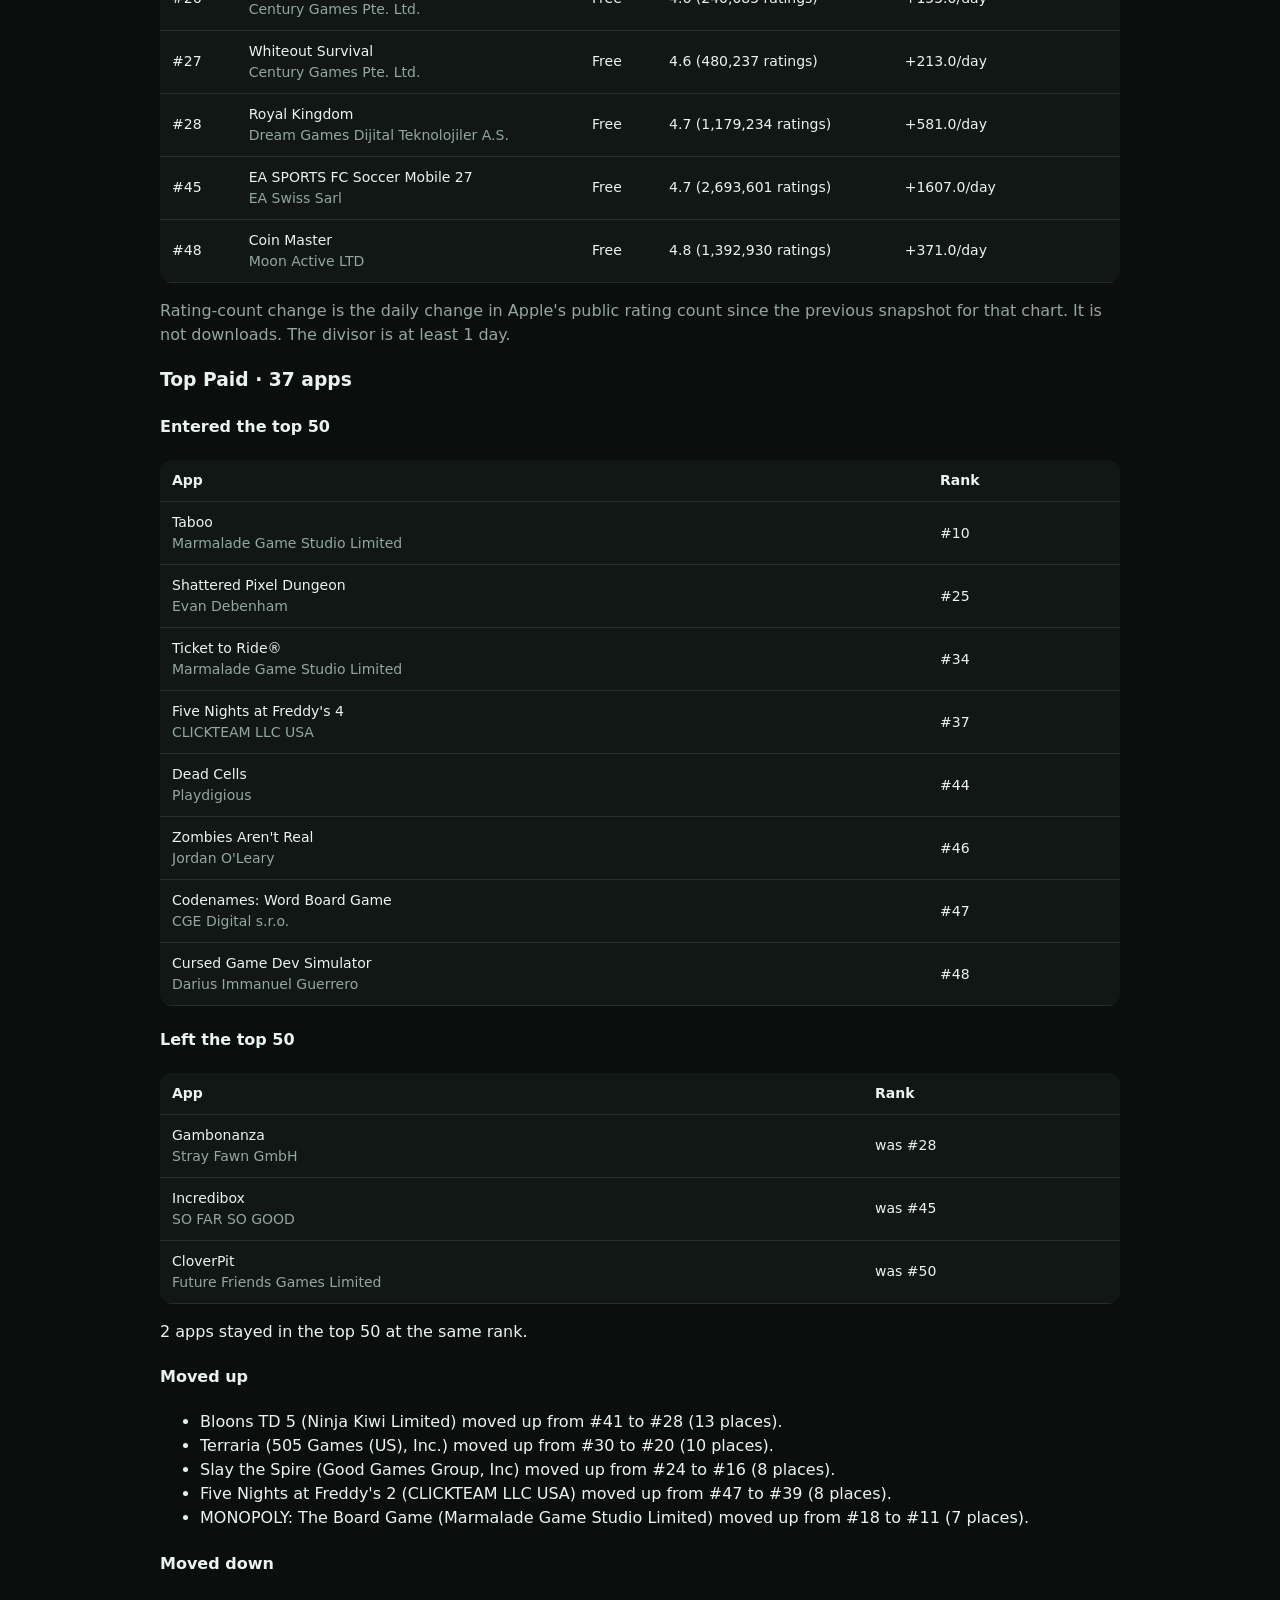
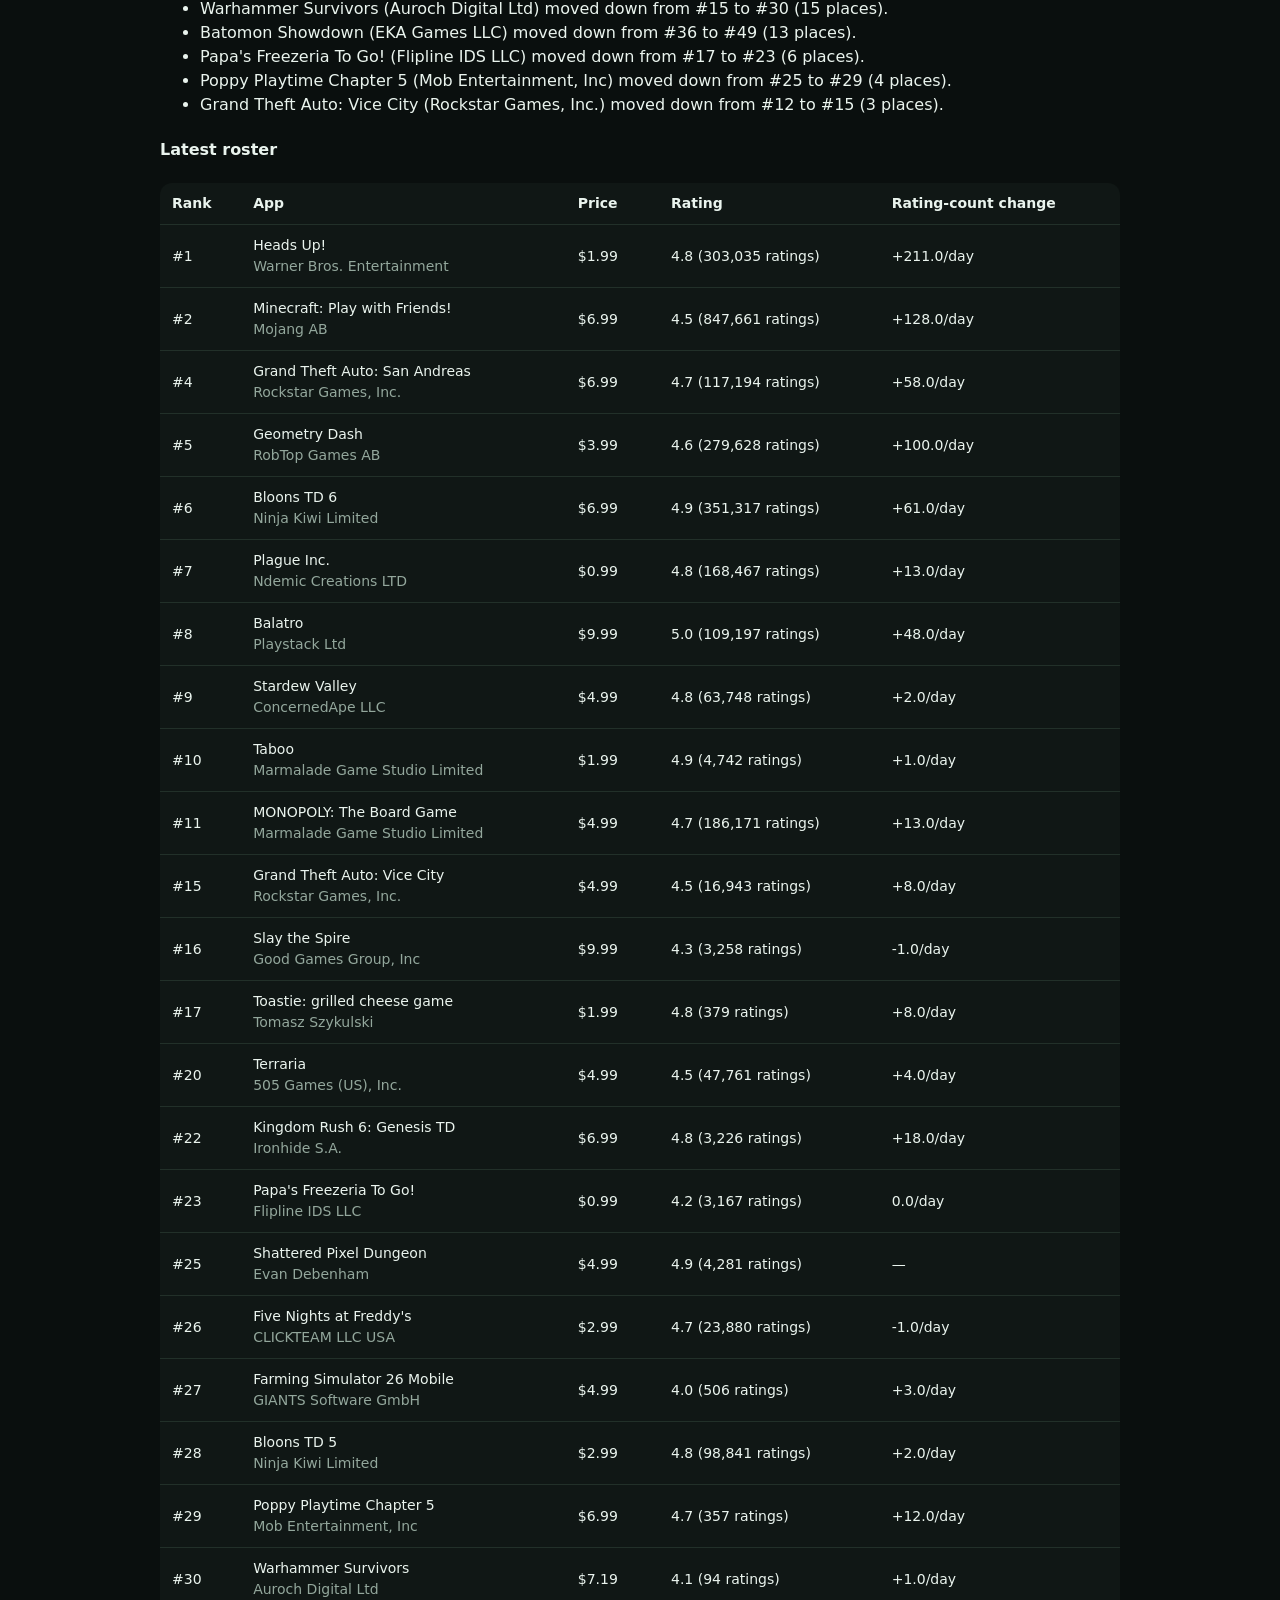
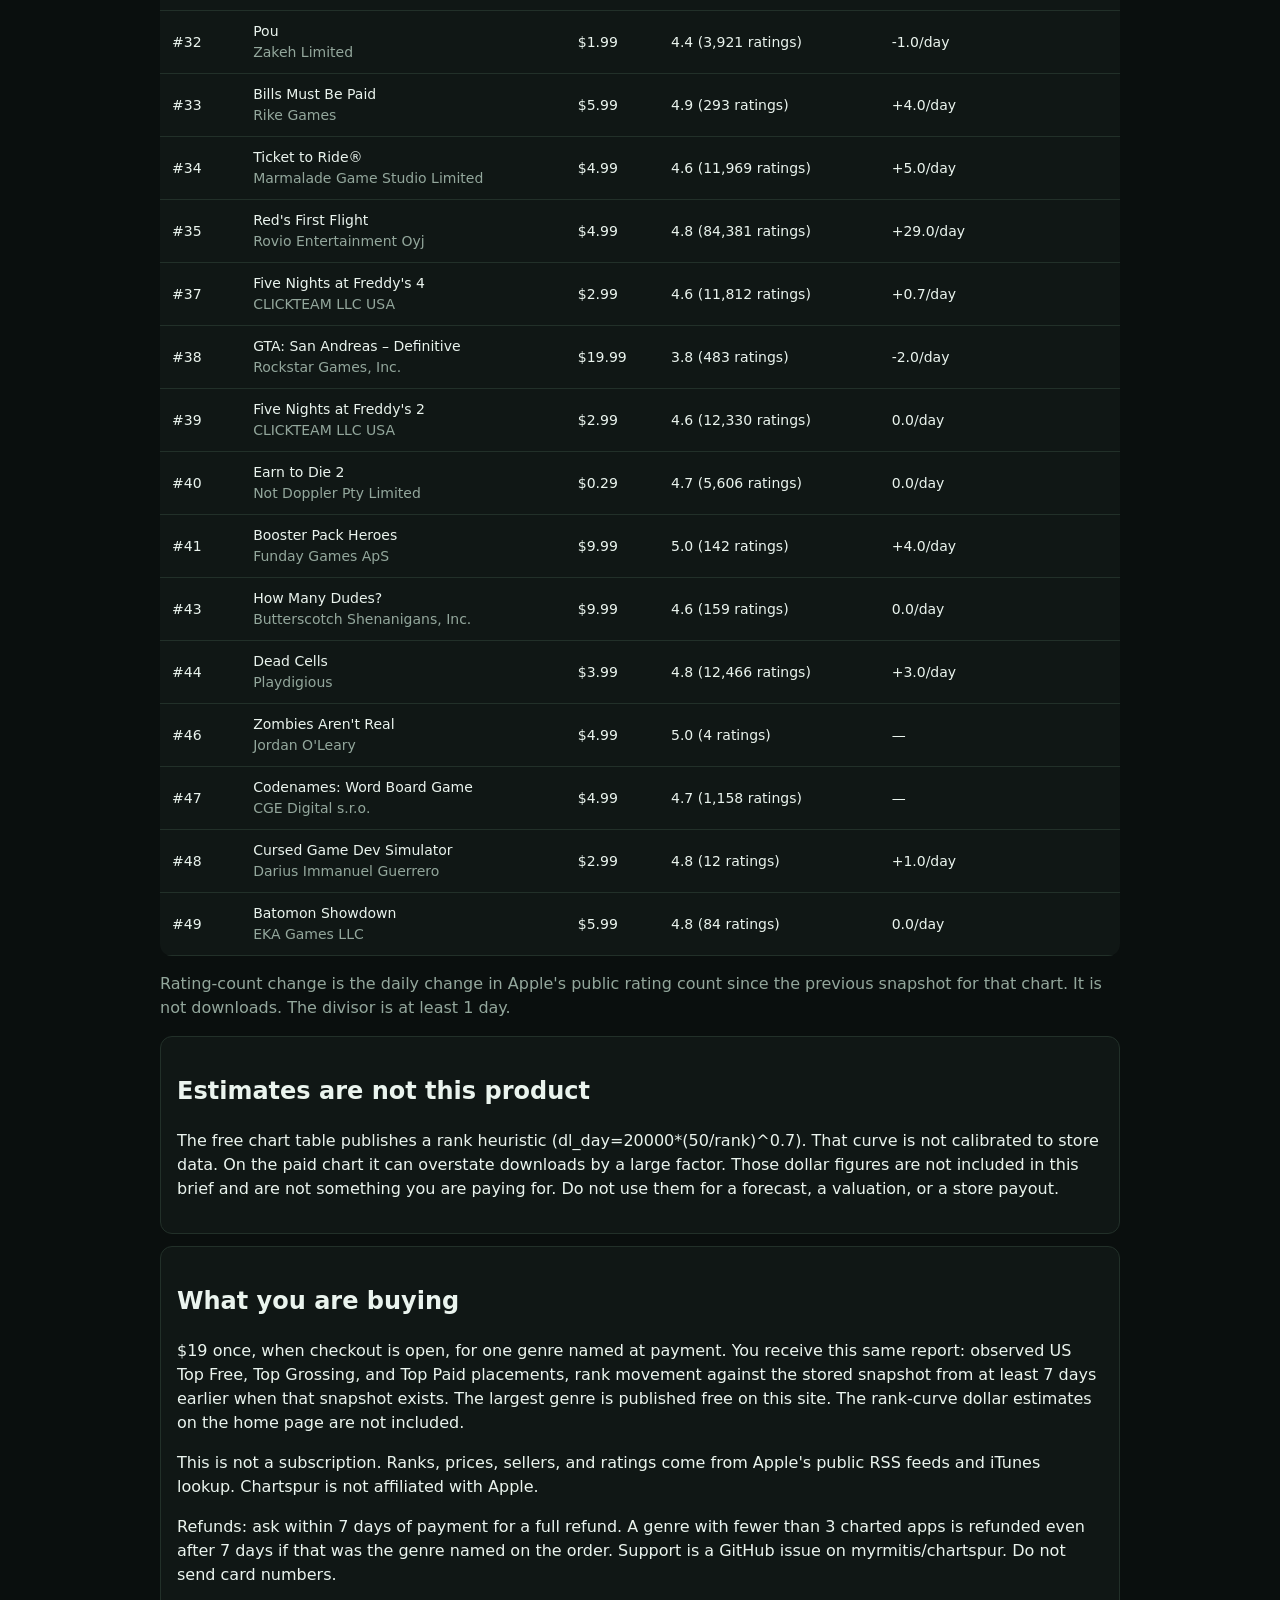
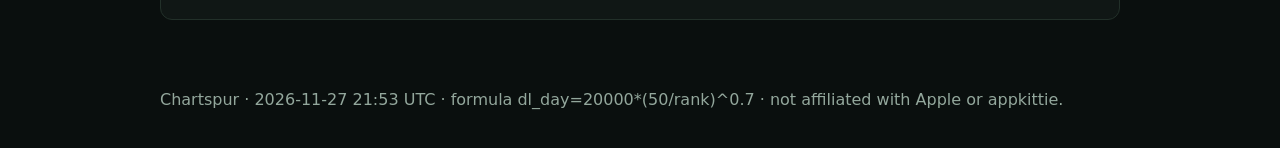
==== commit 80e1b70a: "chore: refresh Apple chart estimates and genre brief" ====
--- a/brief.html
+++ b/brief.html
@@ -12,7 +12,7 @@
 <header class="hero">
   <span class="badge">Observed chart ranks · not affiliated with Apple</span>
   <h1>Games chart movement</h1>
-  <p class="mut">Snapshot 2026-11-26 22:12 UTC. $19 once for another genre. The free chart table stays on the <a href="./">home page</a>.</p>
+  <p class="mut">Snapshot 2026-11-27 21:53 UTC. $19 once for another genre. The free chart table stays on the <a href="./">home page</a>.</p>
 </header>
 <main>
 <section class="card" id="offer">
@@ -21,11 +21,11 @@
   <a class="btn" href="https://buy.stripe.com/dRm8wOeSCcpA17d9qFeME03" rel="noopener noreferrer">Pay $19</a><p class="mut">On the payment page, enter the genre name from the table. One payment buys one brief. This is not a subscription.</p>
   <p class="mut">Type one genre name from the table into the payment form.</p>
 </section>
-<section class="card" id="catalog"><h2>Genres in this snapshot</h2><p class="mut">Counts are distinct apps. Choosing a genre with fewer than 3 apps qualifies for a refund once checkout is open.</p><div class="tablewrap"><table><thead><tr><th>Genre</th><th>Apps</th><th>Top Free</th><th>Top Grossing</th><th>Top Paid</th><th></th></tr></thead><tbody><tr><td>Games</td><td>47</td><td>0</td><td>12</td><td>35</td><td><a href="https://github.com/myrmitis/chartspur/issues/new?template=genre-brief.yml&amp;title=Genre%20brief%20request%3A%20Games">Register interest</a></td></tr><tr><td>Entertainment</td><td>18</td><td>11</td><td>10</td><td>1</td><td><a href="https://github.com/myrmitis/chartspur/issues/new?template=genre-brief.yml&amp;title=Genre%20brief%20request%3A%20Entertainment">Register interest</a></td></tr><tr><td>Shopping</td><td>11</td><td>11</td><td>0</td><td>0</td><td><a href="https://github.com/myrmitis/chartspur/issues/new?template=genre-brief.yml&amp;title=Genre%20brief%20request%3A%20Shopping">Register interest</a></td></tr><tr><td>Photo &amp; Video</td><td>10</td><td>3</td><td>7</td><td>3</td><td><a href="https://github.com/myrmitis/chartspur/issues/new?template=genre-brief.yml&amp;title=Genre%20brief%20request%3A%20Photo%20%26%20Video">Register interest</a></td></tr><tr><td>Productivity</td><td>9</td><td>5</td><td>6</td><td>2</td><td><a href="https://github.com/myrmitis/chartspur/issues/new?template=genre-brief.yml&amp;title=Genre%20brief%20request%3A%20Productivity">Register interest</a></td></tr><tr><td>Social Networking</td><td>8</td><td>5</td><td>5</td><td>0</td><td><a href="https://github.com/myrmitis/chartspur/issues/new?template=genre-brief.yml&amp;title=Genre%20brief%20request%3A%20Social%20Networking">Register interest</a></td></tr><tr><td>Music</td><td>7</td><td>1</td><td>3</td><td>3</td><td><a href="https://github.com/myrmitis/chartspur/issues/new?template=genre-brief.yml&amp;title=Genre%20brief%20request%3A%20Music">Register interest</a></td></tr><tr><td>Utilities</td><td>5</td><td>2</td><td>1</td><td>2</td><td><a href="https://github.com/myrmitis/chartspur/issues/new?template=genre-brief.yml&amp;title=Genre%20brief%20request%3A%20Utilities">Register interest</a></td></tr><tr><td>Lifestyle</td><td>4</td><td>3</td><td>1</td><td>0</td><td><a href="https://github.com/myrmitis/chartspur/issues/new?template=genre-brief.yml&amp;title=Genre%20brief%20request%3A%20Lifestyle">Register interest</a></td></tr><tr><td>Education</td><td>3</td><td>0</td><td>1</td><td>2</td><td><a href="https://github.com/myrmitis/chartspur/issues/new?template=genre-brief.yml&amp;title=Genre%20brief%20request%3A%20Education">Register interest</a></td></tr><tr><td>Finance</td><td>3</td><td>3</td><td>0</td><td>0</td><td><a href="https://github.com/myrmitis/chartspur/issues/new?template=genre-brief.yml&amp;title=Genre%20brief%20request%3A%20Finance">Register interest</a></td></tr><tr><td>Business</td><td>2</td><td>0</td><td>1</td><td>1</td><td><a href="https://github.com/myrmitis/chartspur/issues/new?template=genre-brief.yml&amp;title=Genre%20brief%20request%3A%20Business">Register interest</a></td></tr><tr><td>Food &amp; Drink</td><td>2</td><td>2</td><td>0</td><td>0</td><td><a href="https://github.com/myrmitis/chartspur/issues/new?template=genre-brief.yml&amp;title=Genre%20brief%20request%3A%20Food%20%26%20Drink">Register interest</a></td></tr><tr><td>Navigation</td><td>2</td><td>1</td><td>1</td><td>0</td><td><a href="https://github.com/myrmitis/chartspur/issues/new?template=genre-brief.yml&amp;title=Genre%20brief%20request%3A%20Navigation">Register interest</a></td></tr><tr><td>News</td><td>2</td><td>2</td><td>1</td><td>0</td><td><a href="https://github.com/myrmitis/chartspur/issues/new?template=genre-brief.yml&amp;title=Genre%20brief%20request%3A%20News">Register interest</a></td></tr><tr><td>Book</td><td>1</td><td>0</td><td>1</td><td>0</td><td><a href="https://github.com/myrmitis/chartspur/issues/new?template=genre-brief.yml&amp;title=Genre%20brief%20request%3A%20Book">Register interest</a></td></tr><tr><td>Graphics &amp; Design</td><td>1</td><td>0</td><td>0</td><td>1</td><td><a href="https://github.com/myrmitis/chartspur/issues/new?template=genre-brief.yml&amp;title=Genre%20brief%20request%3A%20Graphics%20%26%20Design">Register interest</a></td></tr><tr><td>Travel</td><td>1</td><td>1</td><td>0</td><td>0</td><td><a href="https://github.com/myrmitis/chartspur/issues/new?template=genre-brief.yml&amp;title=Genre%20brief%20request%3A%20Travel">Register interest</a></td></tr></tbody></table></div></section>
-<section id="observed"><h2>Games</h2><p>47 distinct apps in this genre are on the latest US top charts. An app on more than one chart is counted once. Genre is the current iTunes lookup genre.</p><p class="mut">Compared with the snapshot from 2026-11-19 21:18 UTC (7.0 days earlier). Entered means the app was not in that chart's top 50 then. Left means it was in the top 50 then and is not in the latest top 50. Neither means the app launched or was removed from the store.</p><h3>Top Free · 0 apps</h3><p>No apps in this genre are in this top 50, including the comparison snapshot.</p><h3>Top Grossing · 12 apps</h3><h4>Entered the top 50</h4><div class="tablewrap"><table><thead><tr><th>App</th><th>Rank</th></tr></thead><tbody><tr><td>EA SPORTS FC Soccer Mobile 27<br><span class="mut">EA Swiss Sarl</span></td><td>#40</td></tr><tr><td>Coin Master<br><span class="mut">Moon Active LTD</span></td><td>#50</td></tr></tbody></table></div><h4>Left the top 50</h4><div class="tablewrap"><table><thead><tr><th>App</th><th>Rank</th></tr></thead><tbody><tr><td>Gardenscapes<br><span class="mut">PLR Worldwide Sales Limited</span></td><td>was #49</td></tr><tr><td>Toon Blast<br><span class="mut">Peak Games</span></td><td>was #50</td></tr></tbody></table></div><p>0 apps stayed in the top 50 at the same rank.</p><h4>Moved up</h4><ul><li>Roblox (Roblox Corporation) moved up from #22 to #12 (10 places).</li><li>Kingshot (Century Games Pte. Ltd.) moved up from #37 to #27 (10 places).</li><li>Whiteout Survival (Century Games Pte. Ltd.) moved up from #38 to #28 (10 places).</li><li>Royal Match (Dream Games Dijital Teknolojiler A.S.) moved up from #21 to #16 (5 places).</li><li>Pokémon GO (Scopely Explore, Inc.) moved up from #47 to #45 (2 places).</li></ul><h4>Moved down</h4><ul><li>Last Z: Survival Shooter (Omnilojo Pte Ltd) moved down from #41 to #46 (5 places).</li><li>Royal Kingdom (Dream Games Dijital Teknolojiler A.S.) moved down from #30 to #32 (2 places).</li><li>Gossip Harbor®: Merge &amp; Story (Microfun Limited) moved down from #20 to #21 (1 place).</li></ul><h4>Latest roster</h4><div class="tablewrap"><table><thead><tr><th>Rank</th><th>App</th><th>Price</th><th>Rating</th><th>Rating-count change</th></tr></thead><tbody><tr><td>#8</td><td>MONOPOLY GO!<br><span class="mut">Scopely, Inc.</span></td><td>Free</td><td>4.8 (3,903,907 ratings)</td><td>+843.0/day</td></tr><tr><td>#12</td><td>Roblox<br><span class="mut">Roblox Corporation</span></td><td>Free</td><td>4.5 (20,766,398 ratings)</td><td>+9448.0/day</td></tr><tr><td>#16</td><td>Royal Match<br><span class="mut">Dream Games Dijital Teknolojiler A.S.</span></td><td>Free</td><td>4.7 (3,903,412 ratings)</td><td>+707.0/day</td></tr><tr><td>#21</td><td>Gossip Harbor®: Merge &amp; Story<br><span class="mut">Microfun Limited</span></td><td>Free</td><td>4.6 (216,883 ratings)</td><td>+118.0/day</td></tr><tr><td>#23</td><td>Candy Crush Saga<br><span class="mut">King.com Limited</span></td><td>Free</td><td>4.7 (4,055,382 ratings)</td><td>+528.0/day</td></tr><tr><td>#27</td><td>Kingshot<br><span class="mut">Century Games Pte. Ltd.</span></td><td>Free</td><td>4.6 (239,930 ratings)</td><td>+123.0/day</td></tr><tr><td>#28</td><td>Whiteout Survival<br><span class="mut">Century Games Pte. Ltd.</span></td><td>Free</td><td>4.6 (480,024 ratings)</td><td>+173.0/day</td></tr><tr><td>#32</td><td>Royal Kingdom<br><span class="mut">Dream Games Dijital Teknolojiler A.S.</span></td><td>Free</td><td>4.7 (1,178,653 ratings)</td><td>+532.0/day</td></tr><tr><td>#40</td><td>EA SPORTS FC Soccer Mobile 27<br><span class="mut">EA Swiss Sarl</span></td><td>Free</td><td>4.7 (2,691,994 ratings)</td><td>+1445.7/day</td></tr><tr><td>#45</td><td>Pokémon GO<br><span class="mut">Scopely Explore, Inc.</span></td><td>Free</td><td>4.0 (657,807 ratings)</td><td>+72.0/day</td></tr><tr><td>#46</td><td>Last Z: Survival Shooter<br><span class="mut">Omnilojo Pte Ltd</span></td><td>Free</td><td>4.8 (104,793 ratings)</td><td>+60.7/day</td></tr><tr><td>#50</td><td>Coin Master<br><span class="mut">Moon Active LTD</span></td><td>Free</td><td>4.8 (1,392,559 ratings)</td><td>—</td></tr></tbody></table></div><p class="mut">Rating-count change is the daily change in Apple's public rating count since the previous snapshot for that chart. It is not downloads. The divisor is at least 1 day.</p><h3>Top Paid · 35 apps</h3><h4>Entered the top 50</h4><div class="tablewrap"><table><thead><tr><th>App</th><th>Rank</th></tr></thead><tbody><tr><td>Farming Simulator 26 Mobile<br><span class="mut">GIANTS Software GmbH</span></td><td>#28</td></tr><tr><td>GTA: San Andreas – Definitive<br><span class="mut">Rockstar Games, Inc.</span></td><td>#35</td></tr><tr><td>Taboo<br><span class="mut">Marmalade Game Studio Limited</span></td><td>#39</td></tr><tr><td>Cursed Game Dev Simulator<br><span class="mut">Darius Immanuel Guerrero</span></td><td>#40</td></tr><tr><td>Ticket to Ride®<br><span class="mut">Marmalade Game Studio Limited</span></td><td>#43</td></tr><tr><td>How Many Dudes?<br><span class="mut">Butterscotch Shenanigans, Inc.</span></td><td>#45</td></tr><tr><td>Skul: The Hero Slayer<br><span class="mut">Playdigious</span></td><td>#47</td></tr></tbody></table></div><h4>Left the top 50</h4><div class="tablewrap"><table><thead><tr><th>App</th><th>Rank</th></tr></thead><tbody><tr><td>The House of Tesla<br><span class="mut">Blue Brain Games, s.r.o.</span></td><td>was #49</td></tr></tbody></table></div><p>3 apps stayed in the top 50 at the same rank.</p><h4>Moved up</h4><ul><li>Bloons TD 5 (Ninja Kiwi Limited) moved up from #45 to #24 (21 places).</li><li>Terraria (505 Games (US), Inc.) moved up from #36 to #21 (15 places).</li><li>Kingdom Rush 6: Genesis TD (Ironhide S.A.) moved up from #29 to #17 (12 places).</li><li>Toastie: grilled cheese game (Tomasz Szykulski) moved up from #26 to #19 (7 places).</li><li>Bills Must Be Paid (Rike Games) moved up from #37 to #32 (5 places).</li></ul><h4>Moved down</h4><ul><li>Gambonanza (Stray Fawn GmbH) moved down from #16 to #46 (30 places).</li><li>Warhammer Survivors (Auroch Digital Ltd) moved down from #13 to #27 (14 places).</li><li>CloverPit (Future Friends Games Limited) moved down from #41 to #48 (7 places).</li><li>Batomon Showdown (EKA Games LLC) moved down from #28 to #33 (5 places).</li><li>Booster Pack Heroes (Funday Games ApS) moved down from #31 to #36 (5 places).</li></ul><h4>Latest roster</h4><div class="tablewrap"><table><thead><tr><th>Rank</th><th>App</th><th>Price</th><th>Rating</th><th>Rating-count change</th></tr></thead><tbody><tr><td>#1</td><td>Minecraft: Play with Friends!<br><span class="mut">Mojang AB</span></td><td>$6.99</td><td>4.5 (847,533 ratings)</td><td>+86.0/day</td></tr><tr><td>#2</td><td>Heads Up!<br><span class="mut">Warner Bros. Entertainment</span></td><td>$1.99</td><td>4.8 (302,824 ratings)</td><td>+110.0/day</td></tr><tr><td>#4</td><td>Grand Theft Auto: San Andreas<br><span class="mut">Rockstar Games, Inc.</span></td><td>$6.99</td><td>4.7 (117,136 ratings)</td><td>+58.0/day</td></tr><tr><td>#5</td><td>Geometry Dash<br><span class="mut">RobTop Games AB</span></td><td>$3.99</td><td>4.6 (279,528 ratings)</td><td>+94.0/day</td></tr><tr><td>#6</td><td>Plague Inc.<br><span class="mut">Ndemic Creations LTD</span></td><td>$0.99</td><td>4.8 (168,454 ratings)</td><td>+11.0/day</td></tr><tr><td>#7</td><td>Bloons TD 6<br><span class="mut">Ninja Kiwi Limited</span></td><td>$6.99</td><td>4.9 (351,256 ratings)</td><td>+46.0/day</td></tr><tr><td>#8</td><td>Balatro<br><span class="mut">Playstack Ltd</span></td><td>$9.99</td><td>5.0 (109,149 ratings)</td><td>+26.0/day</td></tr><tr><td>#9</td><td>Stardew Valley<br><span class="mut">ConcernedApe LLC</span></td><td>$4.99</td><td>4.8 (63,746 ratings)</td><td>+3.0/day</td></tr><tr><td>#14</td><td>Grand Theft Auto: Vice City<br><span class="mut">Rockstar Games, Inc.</span></td><td>$4.99</td><td>4.5 (16,935 ratings)</td><td>+6.0/day</td></tr><tr><td>#16</td><td>MONOPOLY: The Board Game<br><span class="mut">Marmalade Game Studio Limited</span></td><td>$4.99</td><td>4.7 (186,158 ratings)</td><td>+16.0/day</td></tr><tr><td>#17</td><td>Kingdom Rush 6: Genesis TD<br><span class="mut">Ironhide S.A.</span></td><td>$6.99</td><td>4.8 (3,208 ratings)</td><td>+19.0/day</td></tr><tr><td>#19</td><td>Toastie: grilled cheese game<br><span class="mut">Tomasz Szykulski</span></td><td>$1.99</td><td>4.8 (371 ratings)</td><td>+7.0/day</td></tr><tr><td>#20</td><td>Papa's Freezeria To Go!<br><span class="mut">Flipline IDS LLC</span></td><td>$0.99</td><td>4.2 (3,167 ratings)</td><td>+1.0/day</td></tr><tr><td>#21</td><td>Terraria<br><span class="mut">505 Games (US), Inc.</span></td><td>$4.99</td><td>4.5 (47,757 ratings)</td><td>+4.0/day</td></tr><tr><td>#22</td><td>Slay the Spire<br><span class="mut">Good Games Group, Inc</span></td><td>$9.99</td><td>4.3 (3,259 ratings)</td><td>+2.0/day</td></tr><tr><td>#24</td><td>Bloons TD 5<br><span class="mut">Ninja Kiwi Limited</span></td><td>$2.99</td><td>4.8 (98,839 ratings)</td><td>+8.0/day</td></tr><tr><td>#27</td><td>Warhammer Survivors<br><span class="mut">Auroch Digital Ltd</span></td><td>$7.19</td><td>4.1 (93 ratings)</td><td>+3.0/day</td></tr><tr><td>#28</td><td>Farming Simulator 26 Mobile<br><span class="mut">GIANTS Software GmbH</span></td><td>$4.99</td><td>4.0 (503 ratings)</td><td>0.0/day</td></tr><tr><td>#29</td><td>Poppy Playtime Chapter 5<br><span class="mut">Mob Entertainment, Inc</span></td><td>$6.99</td><td>4.7 (345 ratings)</td><td>+5.0/day</td></tr><tr><td>#30</td><td>Five Nights at Freddy's<br><span class="mut">CLICKTEAM LLC USA</span></td><td>$2.99</td><td>4.7 (23,881 ratings)</td><td>+1.0/day</td></tr><tr><td>#31</td><td>Pou<br><span class="mut">Zakeh Limited</span></td><td>$1.99</td><td>4.4 (3,922 ratings)</td><td>+3.0/day</td></tr><tr><td>#32</td><td>Bills Must Be Paid<br><span class="mut">Rike Games</span></td><td>$5.99</td><td>4.9 (289 ratings)</td><td>+5.0/day</td></tr><tr><td>#33</td><td>Batomon Showdown<br><span class="mut">EKA Games LLC</span></td><td>$5.99</td><td>4.8 (84 ratings)</td><td>0.0/day</td></tr><tr><td>#35</td><td>GTA: San Andreas – Definitive<br><span class="mut">Rockstar Games, Inc.</span></td><td>$19.99</td><td>3.8 (485 ratings)</td><td>+1.0/day</td></tr><tr><td>#36</td><td>Booster Pack Heroes<br><span class="mut">Funday Games ApS</span></td><td>$9.99</td><td>5.0 (138 ratings)</td><td>+3.0/day</td></tr><tr><td>#38</td><td>Red's First Flight<br><span class="mut">Rovio Entertainment Oyj</span></td><td>$4.99</td><td>4.8 (84,352 ratings)</td><td>+29.0/day</td></tr><tr><td>#39</td><td>Taboo<br><span class="mut">Marmalade Game Studio Limited</span></td><td>$1.99</td><td>4.9 (4,741 ratings)</td><td>+1.2/day</td></tr><tr><td>#40</td><td>Cursed Game Dev Simulator<br><span class="mut">Darius Immanuel Guerrero</span></td><td>$2.99</td><td>4.7 (11 ratings)</td><td>+3.0/day</td></tr><tr><td>#41</td><td>Five Nights at Freddy's 2<br><span class="mut">CLICKTEAM LLC USA</span></td><td>$2.99</td><td>4.6 (12,330 ratings)</td><td>-2.0/day</td></tr><tr><td>#43</td><td>Ticket to Ride®<br><span class="mut">Marmalade Game Studio Limited</span></td><td>$4.99</td><td>4.6 (11,964 ratings)</td><td>+5.8/day</td></tr><tr><td>#44</td><td>Earn to Die 2<br><span class="mut">Not Doppler Pty Limited</span></td><td>$0.29</td><td>4.7 (5,606 ratings)</td><td>0.0/day</td></tr><tr><td>#45</td><td>How Many Dudes?<br><span class="mut">Butterscotch Shenanigans, Inc.</span></td><td>$9.99</td><td>4.6 (159 ratings)</td><td>0.0/day</td></tr><tr><td>#46</td><td>Gambonanza<br><span class="mut">Stray Fawn GmbH</span></td><td>$5.99</td><td>4.9 (2,964 ratings)</td><td>+4.9/day</td></tr><tr><td>#47</td><td>Skul: The Hero Slayer<br><span class="mut">Playdigious</span></td><td>$0.99</td><td>4.7 (565 ratings)</td><td>+3.9/day</td></tr><tr><td>#48</td><td>CloverPit<br><span class="mut">Future Friends Games Limited</span></td><td>$6.99</td><td>4.9 (6,504 ratings)</td><td>+6.0/day</td></tr></tbody></table></div><p class="mut">Rating-count change is the daily change in Apple's public rating count since the previous snapshot for that chart. It is not downloads. The divisor is at least 1 day.</p></section><section class="card" id="heuristic"><h2>Estimates are not this product</h2><p>The free chart table publishes a rank heuristic (dl_day=20000*(50/rank)^0.7). That curve is not calibrated to store data. On the paid chart it can overstate downloads by a large factor. Those dollar figures are not included in this brief and are not something you are paying for. Do not use them for a forecast, a valuation, or a store payout.</p></section>
+<section class="card" id="catalog"><h2>Genres in this snapshot</h2><p class="mut">Counts are distinct apps. Choosing a genre with fewer than 3 apps qualifies for a refund once checkout is open.</p><div class="tablewrap"><table><thead><tr><th>Genre</th><th>Apps</th><th>Top Free</th><th>Top Grossing</th><th>Top Paid</th><th></th></tr></thead><tbody><tr><td>Games</td><td>47</td><td>0</td><td>10</td><td>37</td><td><a href="https://github.com/myrmitis/chartspur/issues/new?template=genre-brief.yml&amp;title=Genre%20brief%20request%3A%20Games">Register interest</a></td></tr><tr><td>Entertainment</td><td>17</td><td>11</td><td>9</td><td>1</td><td><a href="https://github.com/myrmitis/chartspur/issues/new?template=genre-brief.yml&amp;title=Genre%20brief%20request%3A%20Entertainment">Register interest</a></td></tr><tr><td>Shopping</td><td>15</td><td>15</td><td>0</td><td>0</td><td><a href="https://github.com/myrmitis/chartspur/issues/new?template=genre-brief.yml&amp;title=Genre%20brief%20request%3A%20Shopping">Register interest</a></td></tr><tr><td>Photo &amp; Video</td><td>10</td><td>4</td><td>7</td><td>3</td><td><a href="https://github.com/myrmitis/chartspur/issues/new?template=genre-brief.yml&amp;title=Genre%20brief%20request%3A%20Photo%20%26%20Video">Register interest</a></td></tr><tr><td>Productivity</td><td>9</td><td>5</td><td>6</td><td>2</td><td><a href="https://github.com/myrmitis/chartspur/issues/new?template=genre-brief.yml&amp;title=Genre%20brief%20request%3A%20Productivity">Register interest</a></td></tr><tr><td>Social Networking</td><td>7</td><td>4</td><td>5</td><td>0</td><td><a href="https://github.com/myrmitis/chartspur/issues/new?template=genre-brief.yml&amp;title=Genre%20brief%20request%3A%20Social%20Networking">Register interest</a></td></tr><tr><td>Music</td><td>6</td><td>1</td><td>3</td><td>2</td><td><a href="https://github.com/myrmitis/chartspur/issues/new?template=genre-brief.yml&amp;title=Genre%20brief%20request%3A%20Music">Register interest</a></td></tr><tr><td>Lifestyle</td><td>5</td><td>3</td><td>2</td><td>0</td><td><a href="https://github.com/myrmitis/chartspur/issues/new?template=genre-brief.yml&amp;title=Genre%20brief%20request%3A%20Lifestyle">Register interest</a></td></tr><tr><td>Utilities</td><td>4</td><td>2</td><td>1</td><td>1</td><td><a href="https://github.com/myrmitis/chartspur/issues/new?template=genre-brief.yml&amp;title=Genre%20brief%20request%3A%20Utilities">Register interest</a></td></tr><tr><td>Business</td><td>3</td><td>0</td><td>1</td><td>2</td><td><a href="https://github.com/myrmitis/chartspur/issues/new?template=genre-brief.yml&amp;title=Genre%20brief%20request%3A%20Business">Register interest</a></td></tr><tr><td>Education</td><td>2</td><td>0</td><td>1</td><td>1</td><td><a href="https://github.com/myrmitis/chartspur/issues/new?template=genre-brief.yml&amp;title=Genre%20brief%20request%3A%20Education">Register interest</a></td></tr><tr><td>Finance</td><td>2</td><td>2</td><td>0</td><td>0</td><td><a href="https://github.com/myrmitis/chartspur/issues/new?template=genre-brief.yml&amp;title=Genre%20brief%20request%3A%20Finance">Register interest</a></td></tr><tr><td>Navigation</td><td>2</td><td>1</td><td>1</td><td>0</td><td><a href="https://github.com/myrmitis/chartspur/issues/new?template=genre-brief.yml&amp;title=Genre%20brief%20request%3A%20Navigation">Register interest</a></td></tr><tr><td>News</td><td>2</td><td>2</td><td>1</td><td>0</td><td><a href="https://github.com/myrmitis/chartspur/issues/new?template=genre-brief.yml&amp;title=Genre%20brief%20request%3A%20News">Register interest</a></td></tr><tr><td>Book</td><td>1</td><td>0</td><td>1</td><td>0</td><td><a href="https://github.com/myrmitis/chartspur/issues/new?template=genre-brief.yml&amp;title=Genre%20brief%20request%3A%20Book">Register interest</a></td></tr><tr><td>Graphics &amp; Design</td><td>1</td><td>0</td><td>0</td><td>1</td><td><a href="https://github.com/myrmitis/chartspur/issues/new?template=genre-brief.yml&amp;title=Genre%20brief%20request%3A%20Graphics%20%26%20Design">Register interest</a></td></tr><tr><td>Health &amp; Fitness</td><td>1</td><td>0</td><td>1</td><td>0</td><td><a href="https://github.com/myrmitis/chartspur/issues/new?template=genre-brief.yml&amp;title=Genre%20brief%20request%3A%20Health%20%26%20Fitness">Register interest</a></td></tr><tr><td>Sports</td><td>1</td><td>0</td><td>1</td><td>0</td><td><a href="https://github.com/myrmitis/chartspur/issues/new?template=genre-brief.yml&amp;title=Genre%20brief%20request%3A%20Sports">Register interest</a></td></tr></tbody></table></div></section>
+<section id="observed"><h2>Games</h2><p>47 distinct apps in this genre are on the latest US top charts. An app on more than one chart is counted once. Genre is the current iTunes lookup genre.</p><p class="mut">Compared with the snapshot from 2026-11-20 20:59 UTC (7.0 days earlier). Entered means the app was not in that chart's top 50 then. Left means it was in the top 50 then and is not in the latest top 50. Neither means the app launched or was removed from the store.</p><h3>Top Free · 0 apps</h3><p>No apps in this genre are in this top 50, including the comparison snapshot.</p><h3>Top Grossing · 10 apps</h3><h4>Entered the top 50</h4><div class="tablewrap"><table><thead><tr><th>App</th><th>Rank</th></tr></thead><tbody><tr><td>EA SPORTS FC Soccer Mobile 27<br><span class="mut">EA Swiss Sarl</span></td><td>#45</td></tr><tr><td>Coin Master<br><span class="mut">Moon Active LTD</span></td><td>#48</td></tr></tbody></table></div><h4>Left the top 50</h4><div class="tablewrap"><table><thead><tr><th>App</th><th>Rank</th></tr></thead><tbody><tr><td>Call of Duty®: Mobile<br><span class="mut">Activision Publishing, Inc.</span></td><td>was #45</td></tr><tr><td>Gardenscapes<br><span class="mut">PLR Worldwide Sales Limited</span></td><td>was #47</td></tr><tr><td>Township<br><span class="mut">PLR Worldwide Sales Limited</span></td><td>was #49</td></tr></tbody></table></div><p>0 apps stayed in the top 50 at the same rank.</p><h4>Moved up</h4><ul><li>Whiteout Survival (Century Games Pte. Ltd.) moved up from #40 to #27 (13 places).</li><li>Roblox (Roblox Corporation) moved up from #22 to #10 (12 places).</li><li>Kingshot (Century Games Pte. Ltd.) moved up from #38 to #26 (12 places).</li><li>Royal Match (Dream Games Dijital Teknolojiler A.S.) moved up from #19 to #15 (4 places).</li><li>Gossip Harbor®: Merge &amp; Story (Microfun Limited) moved up from #21 to #18 (3 places).</li></ul><h4>Moved down</h4><p class="mut">None.</p><h4>Latest roster</h4><div class="tablewrap"><table><thead><tr><th>Rank</th><th>App</th><th>Price</th><th>Rating</th><th>Rating-count change</th></tr></thead><tbody><tr><td>#7</td><td>MONOPOLY GO!<br><span class="mut">Scopely, Inc.</span></td><td>Free</td><td>4.8 (3,905,035 ratings)</td><td>+1128.0/day</td></tr><tr><td>#10</td><td>Roblox<br><span class="mut">Roblox Corporation</span></td><td>Free</td><td>4.5 (20,780,472 ratings)</td><td>+14074.0/day</td></tr><tr><td>#15</td><td>Royal Match<br><span class="mut">Dream Games Dijital Teknolojiler A.S.</span></td><td>Free</td><td>4.7 (3,904,213 ratings)</td><td>+801.0/day</td></tr><tr><td>#18</td><td>Gossip Harbor®: Merge &amp; Story<br><span class="mut">Microfun Limited</span></td><td>Free</td><td>4.6 (217,022 ratings)</td><td>+139.0/day</td></tr><tr><td>#24</td><td>Candy Crush Saga<br><span class="mut">King.com Limited</span></td><td>Free</td><td>4.7 (4,055,991 ratings)</td><td>+609.0/day</td></tr><tr><td>#26</td><td>Kingshot<br><span class="mut">Century Games Pte. Ltd.</span></td><td>Free</td><td>4.6 (240,085 ratings)</td><td>+155.0/day</td></tr><tr><td>#27</td><td>Whiteout Survival<br><span class="mut">Century Games Pte. Ltd.</span></td><td>Free</td><td>4.6 (480,237 ratings)</td><td>+213.0/day</td></tr><tr><td>#28</td><td>Royal Kingdom<br><span class="mut">Dream Games Dijital Teknolojiler A.S.</span></td><td>Free</td><td>4.7 (1,179,234 ratings)</td><td>+581.0/day</td></tr><tr><td>#45</td><td>EA SPORTS FC Soccer Mobile 27<br><span class="mut">EA Swiss Sarl</span></td><td>Free</td><td>4.7 (2,693,601 ratings)</td><td>+1607.0/day</td></tr><tr><td>#48</td><td>Coin Master<br><span class="mut">Moon Active LTD</span></td><td>Free</td><td>4.8 (1,392,930 ratings)</td><td>+371.0/day</td></tr></tbody></table></div><p class="mut">Rating-count change is the daily change in Apple's public rating count since the previous snapshot for that chart. It is not downloads. The divisor is at least 1 day.</p><h3>Top Paid · 37 apps</h3><h4>Entered the top 50</h4><div class="tablewrap"><table><thead><tr><th>App</th><th>Rank</th></tr></thead><tbody><tr><td>Taboo<br><span class="mut">Marmalade Game Studio Limited</span></td><td>#10</td></tr><tr><td>Shattered Pixel Dungeon<br><span class="mut">Evan Debenham</span></td><td>#25</td></tr><tr><td>Ticket to Ride®<br><span class="mut">Marmalade Game Studio Limited</span></td><td>#34</td></tr><tr><td>Five Nights at Freddy's 4<br><span class="mut">CLICKTEAM LLC USA</span></td><td>#37</td></tr><tr><td>Dead Cells<br><span class="mut">Playdigious</span></td><td>#44</td></tr><tr><td>Zombies Aren't Real<br><span class="mut">Jordan O'Leary</span></td><td>#46</td></tr><tr><td>Codenames: Word Board Game<br><span class="mut">CGE Digital s.r.o.</span></td><td>#47</td></tr><tr><td>Cursed Game Dev Simulator<br><span class="mut">Darius Immanuel Guerrero</span></td><td>#48</td></tr></tbody></table></div><h4>Left the top 50</h4><div class="tablewrap"><table><thead><tr><th>App</th><th>Rank</th></tr></thead><tbody><tr><td>Gambonanza<br><span class="mut">Stray Fawn GmbH</span></td><td>was #28</td></tr><tr><td>Incredibox<br><span class="mut">SO FAR SO GOOD</span></td><td>was #45</td></tr><tr><td>CloverPit<br><span class="mut">Future Friends Games Limited</span></td><td>was #50</td></tr></tbody></table></div><p>2 apps stayed in the top 50 at the same rank.</p><h4>Moved up</h4><ul><li>Bloons TD 5 (Ninja Kiwi Limited) moved up from #41 to #28 (13 places).</li><li>Terraria (505 Games (US), Inc.) moved up from #30 to #20 (10 places).</li><li>Slay the Spire (Good Games Group, Inc) moved up from #24 to #16 (8 places).</li><li>Five Nights at Freddy's 2 (CLICKTEAM LLC USA) moved up from #47 to #39 (8 places).</li><li>MONOPOLY: The Board Game (Marmalade Game Studio Limited) moved up from #18 to #11 (7 places).</li></ul><h4>Moved down</h4><ul><li>Warhammer Survivors (Auroch Digital Ltd) moved down from #15 to #30 (15 places).</li><li>Batomon Showdown (EKA Games LLC) moved down from #36 to #49 (13 places).</li><li>Papa's Freezeria To Go! (Flipline IDS LLC) moved down from #17 to #23 (6 places).</li><li>Poppy Playtime Chapter 5 (Mob Entertainment, Inc) moved down from #25 to #29 (4 places).</li><li>Grand Theft Auto: Vice City (Rockstar Games, Inc.) moved down from #12 to #15 (3 places).</li></ul><h4>Latest roster</h4><div class="tablewrap"><table><thead><tr><th>Rank</th><th>App</th><th>Price</th><th>Rating</th><th>Rating-count change</th></tr></thead><tbody><tr><td>#1</td><td>Heads Up!<br><span class="mut">Warner Bros. Entertainment</span></td><td>$1.99</td><td>4.8 (303,035 ratings)</td><td>+211.0/day</td></tr><tr><td>#2</td><td>Minecraft: Play with Friends!<br><span class="mut">Mojang AB</span></td><td>$6.99</td><td>4.5 (847,661 ratings)</td><td>+128.0/day</td></tr><tr><td>#4</td><td>Grand Theft Auto: San Andreas<br><span class="mut">Rockstar Games, Inc.</span></td><td>$6.99</td><td>4.7 (117,194 ratings)</td><td>+58.0/day</td></tr><tr><td>#5</td><td>Geometry Dash<br><span class="mut">RobTop Games AB</span></td><td>$3.99</td><td>4.6 (279,628 ratings)</td><td>+100.0/day</td></tr><tr><td>#6</td><td>Bloons TD 6<br><span class="mut">Ninja Kiwi Limited</span></td><td>$6.99</td><td>4.9 (351,317 ratings)</td><td>+61.0/day</td></tr><tr><td>#7</td><td>Plague Inc.<br><span class="mut">Ndemic Creations LTD</span></td><td>$0.99</td><td>4.8 (168,467 ratings)</td><td>+13.0/day</td></tr><tr><td>#8</td><td>Balatro<br><span class="mut">Playstack Ltd</span></td><td>$9.99</td><td>5.0 (109,197 ratings)</td><td>+48.0/day</td></tr><tr><td>#9</td><td>Stardew Valley<br><span class="mut">ConcernedApe LLC</span></td><td>$4.99</td><td>4.8 (63,748 ratings)</td><td>+2.0/day</td></tr><tr><td>#10</td><td>Taboo<br><span class="mut">Marmalade Game Studio Limited</span></td><td>$1.99</td><td>4.9 (4,742 ratings)</td><td>+1.0/day</td></tr><tr><td>#11</td><td>MONOPOLY: The Board Game<br><span class="mut">Marmalade Game Studio Limited</span></td><td>$4.99</td><td>4.7 (186,171 ratings)</td><td>+13.0/day</td></tr><tr><td>#15</td><td>Grand Theft Auto: Vice City<br><span class="mut">Rockstar Games, Inc.</span></td><td>$4.99</td><td>4.5 (16,943 ratings)</td><td>+8.0/day</td></tr><tr><td>#16</td><td>Slay the Spire<br><span class="mut">Good Games Group, Inc</span></td><td>$9.99</td><td>4.3 (3,258 ratings)</td><td>-1.0/day</td></tr><tr><td>#17</td><td>Toastie: grilled cheese game<br><span class="mut">Tomasz Szykulski</span></td><td>$1.99</td><td>4.8 (379 ratings)</td><td>+8.0/day</td></tr><tr><td>#20</td><td>Terraria<br><span class="mut">505 Games (US), Inc.</span></td><td>$4.99</td><td>4.5 (47,761 ratings)</td><td>+4.0/day</td></tr><tr><td>#22</td><td>Kingdom Rush 6: Genesis TD<br><span class="mut">Ironhide S.A.</span></td><td>$6.99</td><td>4.8 (3,226 ratings)</td><td>+18.0/day</td></tr><tr><td>#23</td><td>Papa's Freezeria To Go!<br><span class="mut">Flipline IDS LLC</span></td><td>$0.99</td><td>4.2 (3,167 ratings)</td><td>0.0/day</td></tr><tr><td>#25</td><td>Shattered Pixel Dungeon<br><span class="mut">Evan Debenham</span></td><td>$4.99</td><td>4.9 (4,281 ratings)</td><td>—</td></tr><tr><td>#26</td><td>Five Nights at Freddy's<br><span class="mut">CLICKTEAM LLC USA</span></td><td>$2.99</td><td>4.7 (23,880 ratings)</td><td>-1.0/day</td></tr><tr><td>#27</td><td>Farming Simulator 26 Mobile<br><span class="mut">GIANTS Software GmbH</span></td><td>$4.99</td><td>4.0 (506 ratings)</td><td>+3.0/day</td></tr><tr><td>#28</td><td>Bloons TD 5<br><span class="mut">Ninja Kiwi Limited</span></td><td>$2.99</td><td>4.8 (98,841 ratings)</td><td>+2.0/day</td></tr><tr><td>#29</td><td>Poppy Playtime Chapter 5<br><span class="mut">Mob Entertainment, Inc</span></td><td>$6.99</td><td>4.7 (357 ratings)</td><td>+12.0/day</td></tr><tr><td>#30</td><td>Warhammer Survivors<br><span class="mut">Auroch Digital Ltd</span></td><td>$7.19</td><td>4.1 (94 ratings)</td><td>+1.0/day</td></tr><tr><td>#32</td><td>Pou<br><span class="mut">Zakeh Limited</span></td><td>$1.99</td><td>4.4 (3,921 ratings)</td><td>-1.0/day</td></tr><tr><td>#33</td><td>Bills Must Be Paid<br><span class="mut">Rike Games</span></td><td>$5.99</td><td>4.9 (293 ratings)</td><td>+4.0/day</td></tr><tr><td>#34</td><td>Ticket to Ride®<br><span class="mut">Marmalade Game Studio Limited</span></td><td>$4.99</td><td>4.6 (11,969 ratings)</td><td>+5.0/day</td></tr><tr><td>#35</td><td>Red's First Flight<br><span class="mut">Rovio Entertainment Oyj</span></td><td>$4.99</td><td>4.8 (84,381 ratings)</td><td>+29.0/day</td></tr><tr><td>#37</td><td>Five Nights at Freddy's 4<br><span class="mut">CLICKTEAM LLC USA</span></td><td>$2.99</td><td>4.6 (11,812 ratings)</td><td>+0.7/day</td></tr><tr><td>#38</td><td>GTA: San Andreas – Definitive<br><span class="mut">Rockstar Games, Inc.</span></td><td>$19.99</td><td>3.8 (483 ratings)</td><td>-2.0/day</td></tr><tr><td>#39</td><td>Five Nights at Freddy's 2<br><span class="mut">CLICKTEAM LLC USA</span></td><td>$2.99</td><td>4.6 (12,330 ratings)</td><td>0.0/day</td></tr><tr><td>#40</td><td>Earn to Die 2<br><span class="mut">Not Doppler Pty Limited</span></td><td>$0.29</td><td>4.7 (5,606 ratings)</td><td>0.0/day</td></tr><tr><td>#41</td><td>Booster Pack Heroes<br><span class="mut">Funday Games ApS</span></td><td>$9.99</td><td>5.0 (142 ratings)</td><td>+4.0/day</td></tr><tr><td>#43</td><td>How Many Dudes?<br><span class="mut">Butterscotch Shenanigans, Inc.</span></td><td>$9.99</td><td>4.6 (159 ratings)</td><td>0.0/day</td></tr><tr><td>#44</td><td>Dead Cells<br><span class="mut">Playdigious</span></td><td>$3.99</td><td>4.8 (12,466 ratings)</td><td>+3.0/day</td></tr><tr><td>#46</td><td>Zombies Aren't Real<br><span class="mut">Jordan O'Leary</span></td><td>$4.99</td><td>5.0 (4 ratings)</td><td>—</td></tr><tr><td>#47</td><td>Codenames: Word Board Game<br><span class="mut">CGE Digital s.r.o.</span></td><td>$4.99</td><td>4.7 (1,158 ratings)</td><td>—</td></tr><tr><td>#48</td><td>Cursed Game Dev Simulator<br><span class="mut">Darius Immanuel Guerrero</span></td><td>$2.99</td><td>4.8 (12 ratings)</td><td>+1.0/day</td></tr><tr><td>#49</td><td>Batomon Showdown<br><span class="mut">EKA Games LLC</span></td><td>$5.99</td><td>4.8 (84 ratings)</td><td>0.0/day</td></tr></tbody></table></div><p class="mut">Rating-count change is the daily change in Apple's public rating count since the previous snapshot for that chart. It is not downloads. The divisor is at least 1 day.</p></section><section class="card" id="heuristic"><h2>Estimates are not this product</h2><p>The free chart table publishes a rank heuristic (dl_day=20000*(50/rank)^0.7). That curve is not calibrated to store data. On the paid chart it can overstate downloads by a large factor. Those dollar figures are not included in this brief and are not something you are paying for. Do not use them for a forecast, a valuation, or a store payout.</p></section>
 <section class="card" id="policy"><h2>What you are buying</h2><p>$19 once, when checkout is open, for one genre named at payment. You receive this same report: observed US Top Free, Top Grossing, and Top Paid placements, rank movement against the stored snapshot from at least 7 days earlier when that snapshot exists. The largest genre is published free on this site. The rank-curve dollar estimates on the home page are not included.</p><p>This is not a subscription. Ranks, prices, sellers, and ratings come from Apple's public RSS feeds and iTunes lookup. Chartspur is not affiliated with Apple.</p><p>Refunds: ask within 7 days of payment for a full refund. A genre with fewer than 3 charted apps is refunded even after 7 days if that was the genre named on the order. Support is a GitHub issue on myrmitis/chartspur. Do not send card numbers.</p></section>
 </main>
-<footer><p class="mut">Chartspur · 2026-11-26 22:13 UTC · formula dl_day=20000*(50/rank)^0.7 · not affiliated with Apple or appkittie.</p></footer>
+<footer><p class="mut">Chartspur · 2026-11-27 21:53 UTC · formula dl_day=20000*(50/rank)^0.7 · not affiliated with Apple or appkittie.</p></footer>
 <script>
 document.getElementById("genre") && document.getElementById("genre").addEventListener("change", function () {
   var link = document.getElementById("request");
